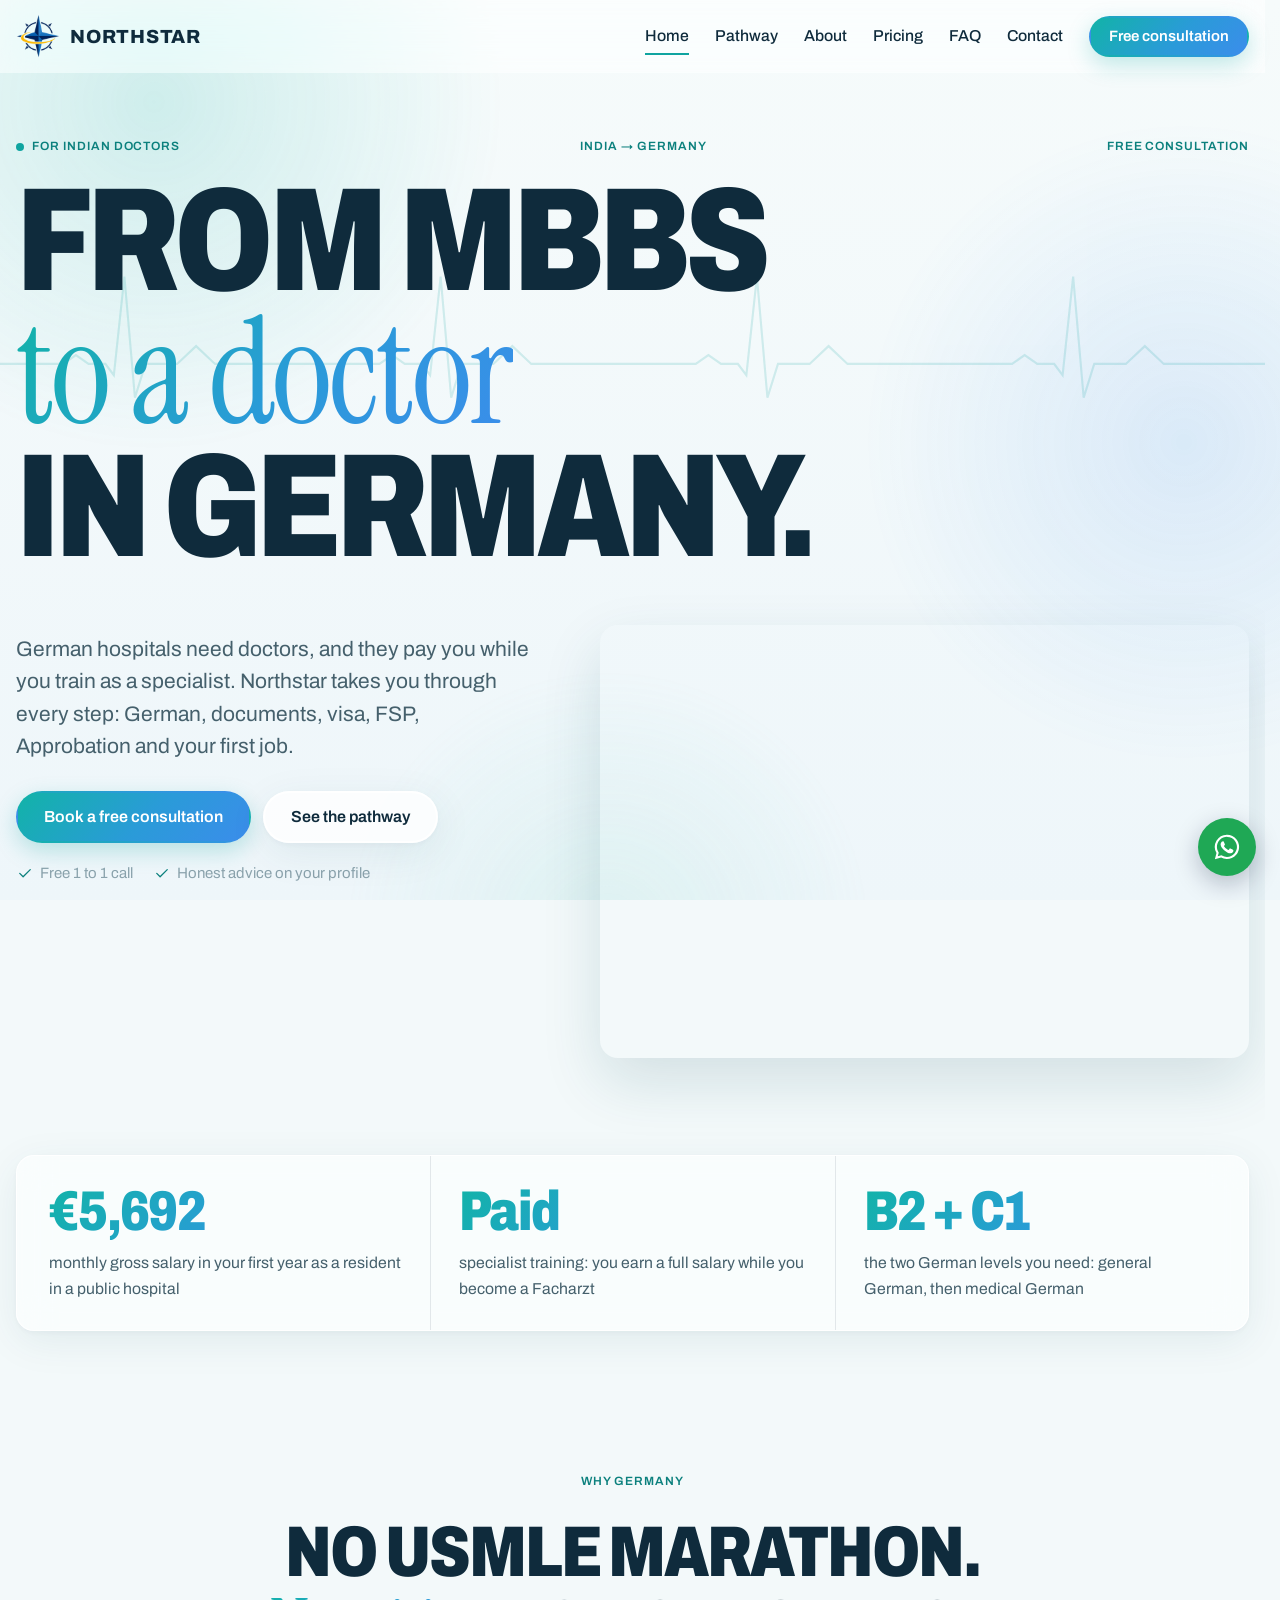
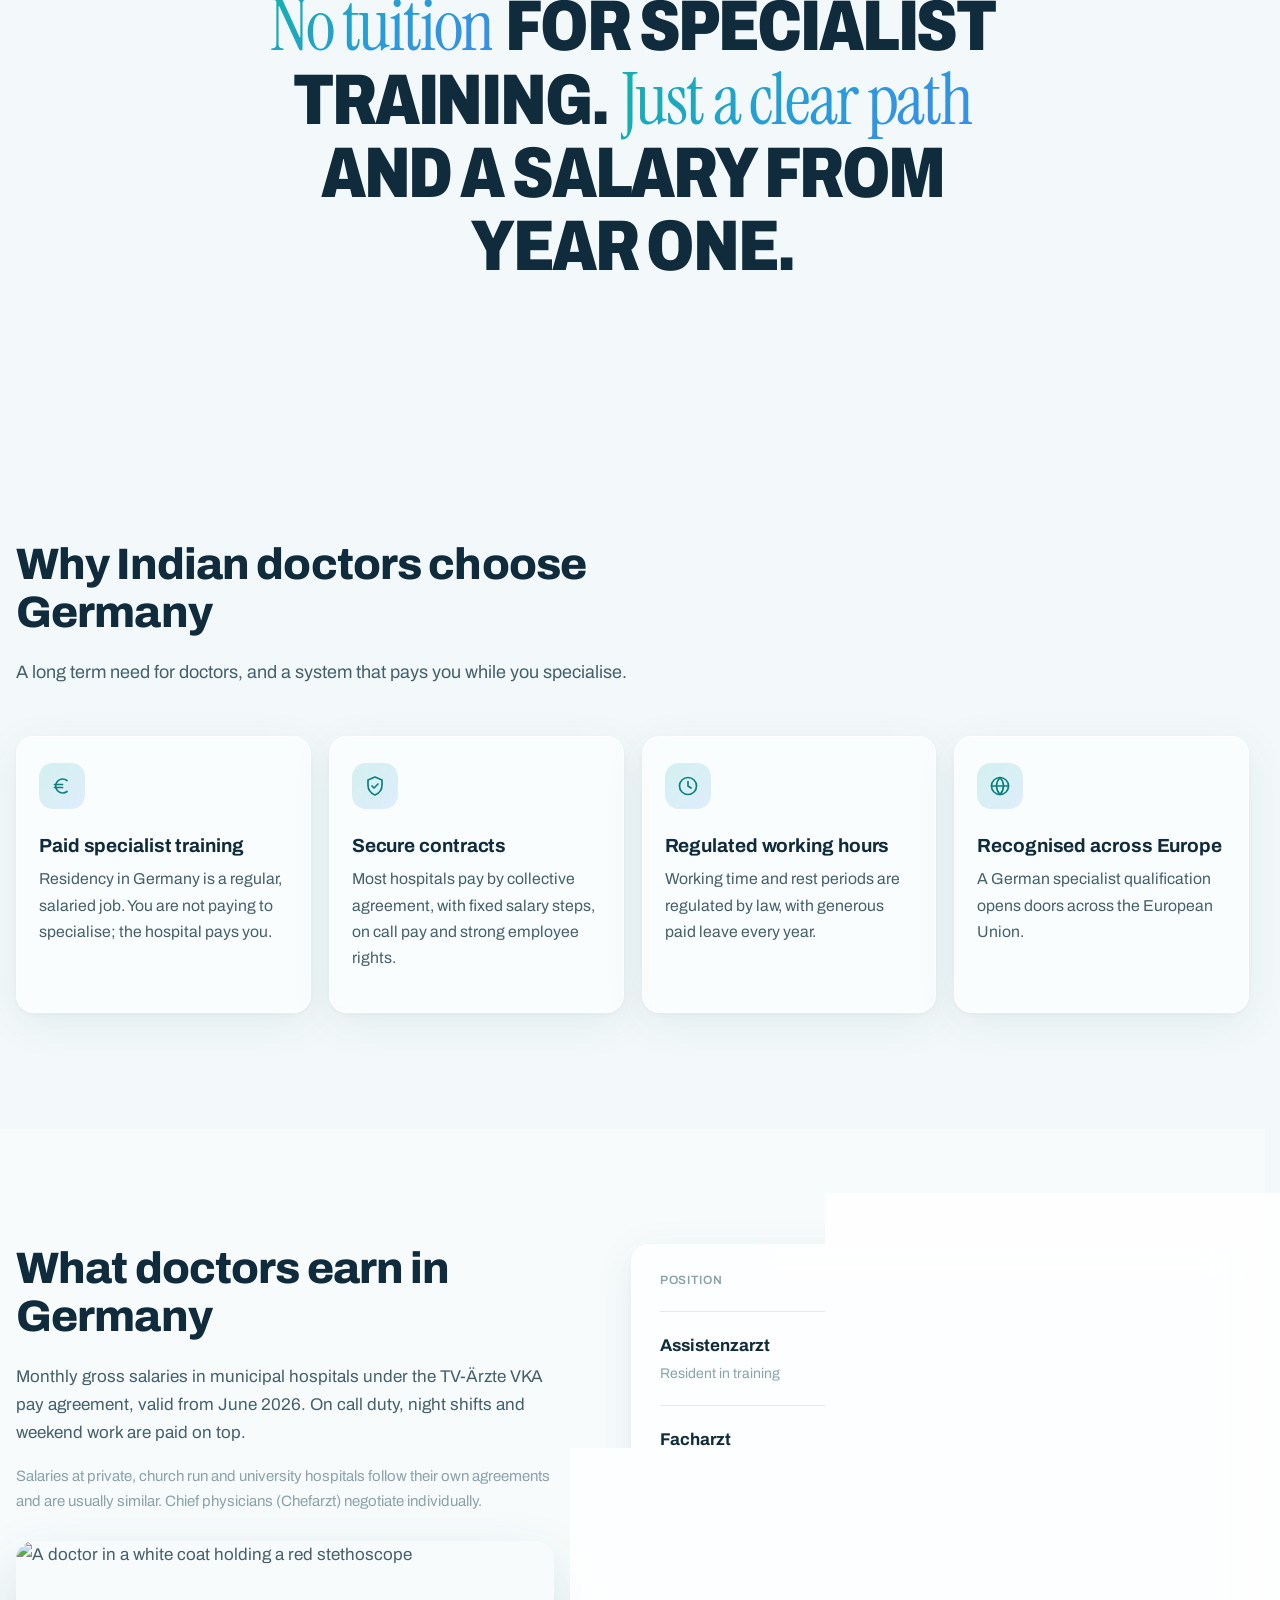
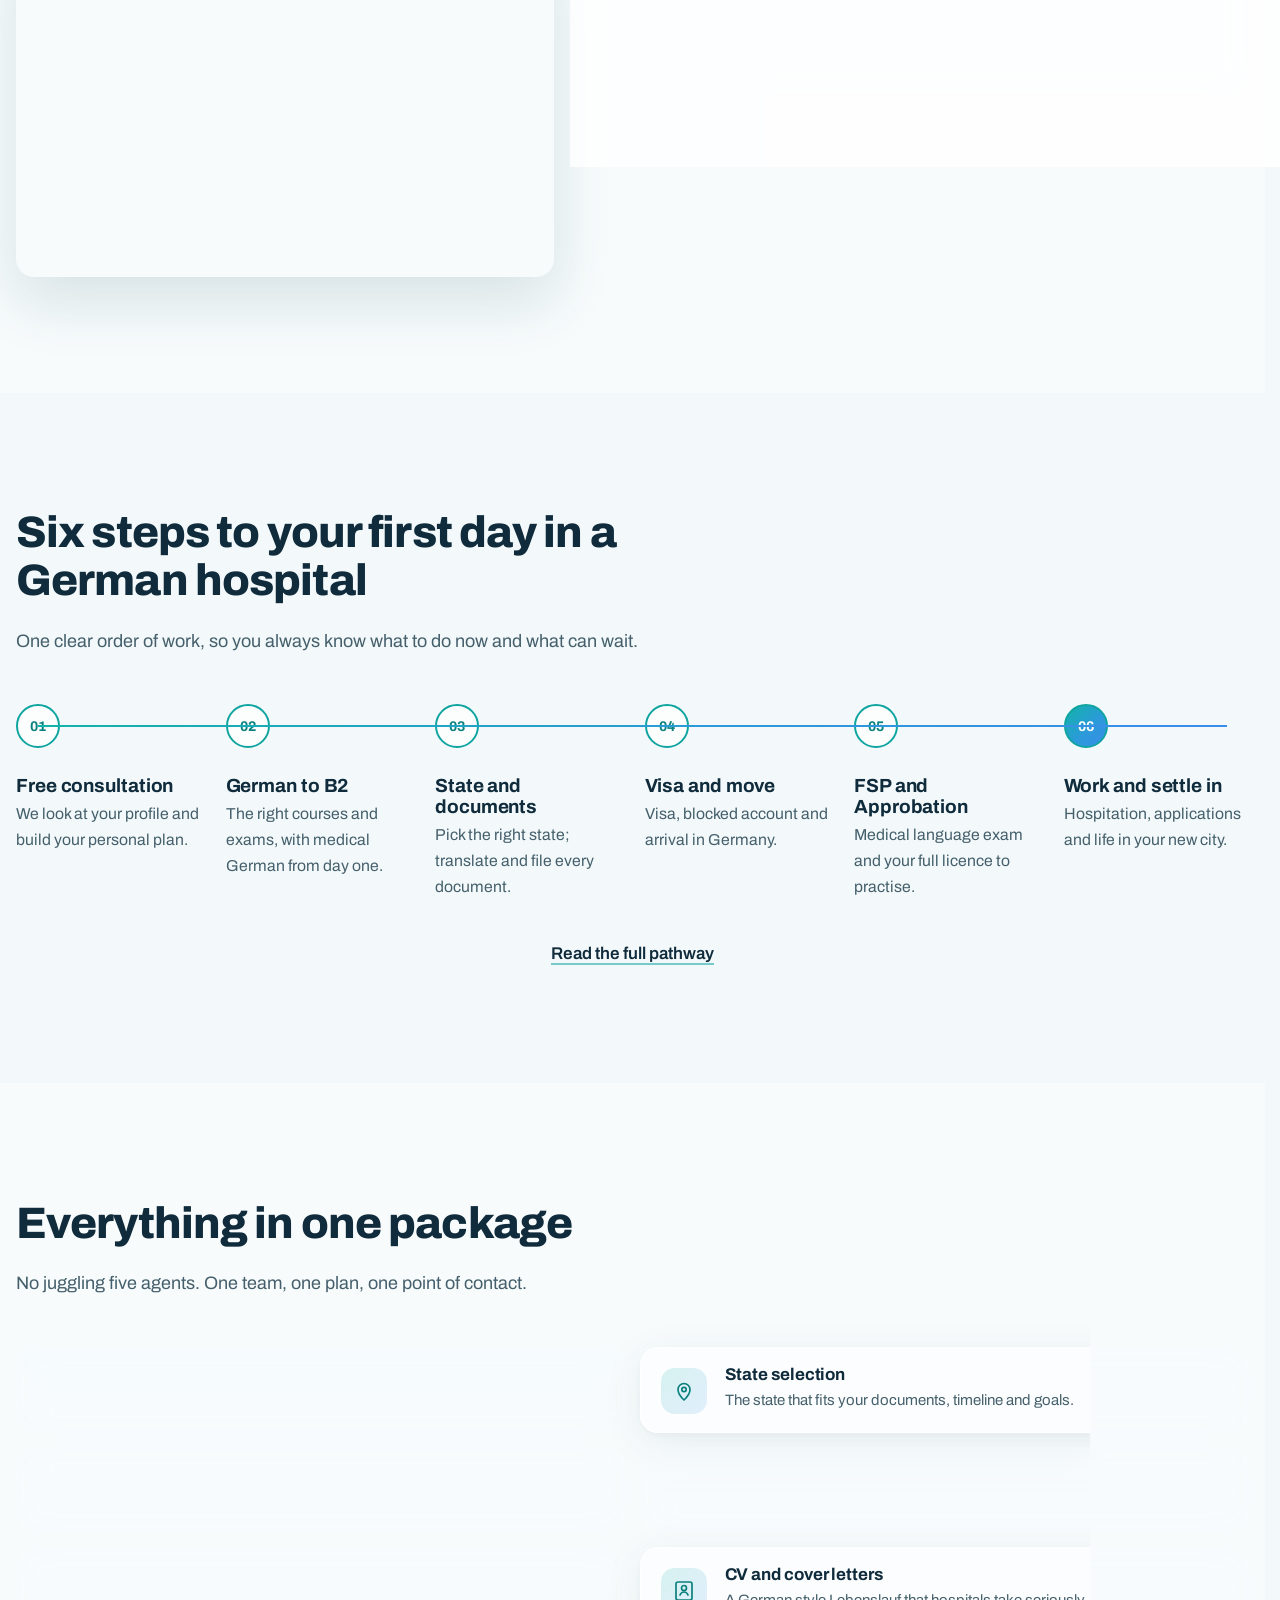
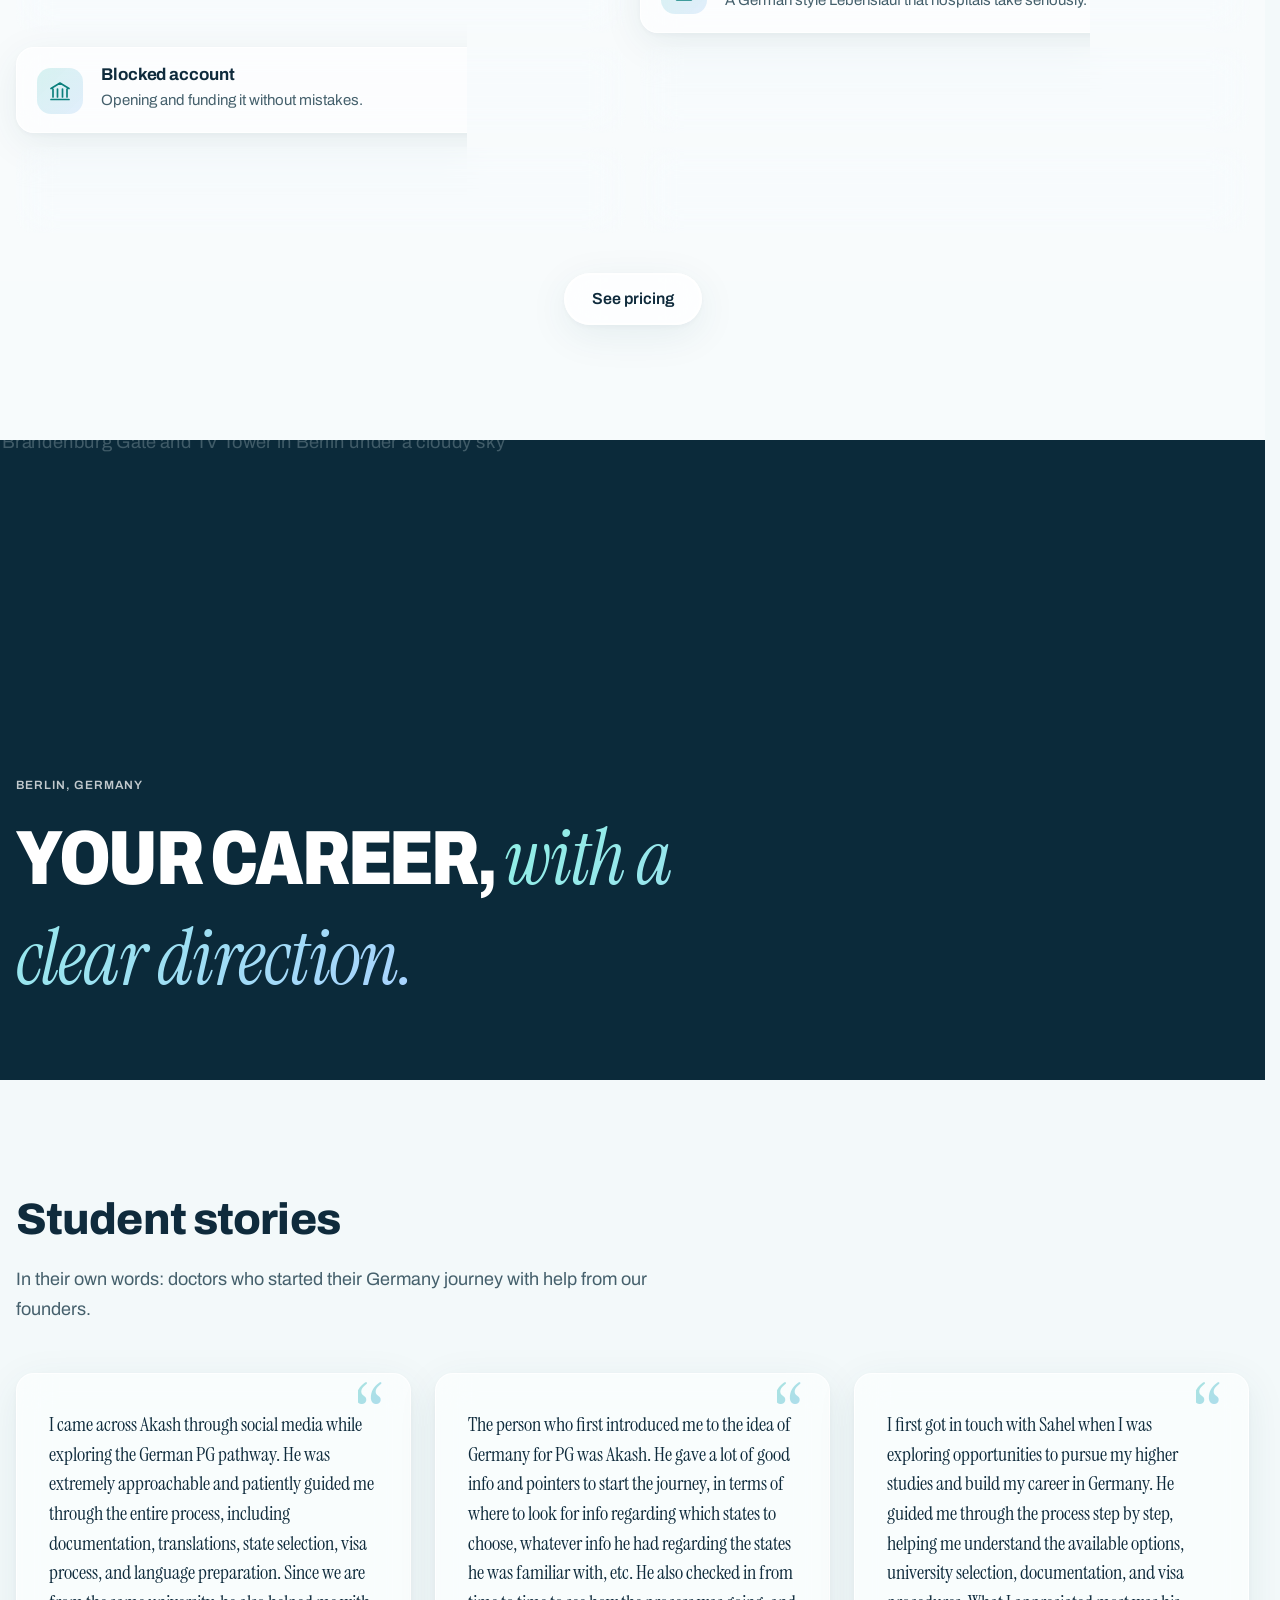
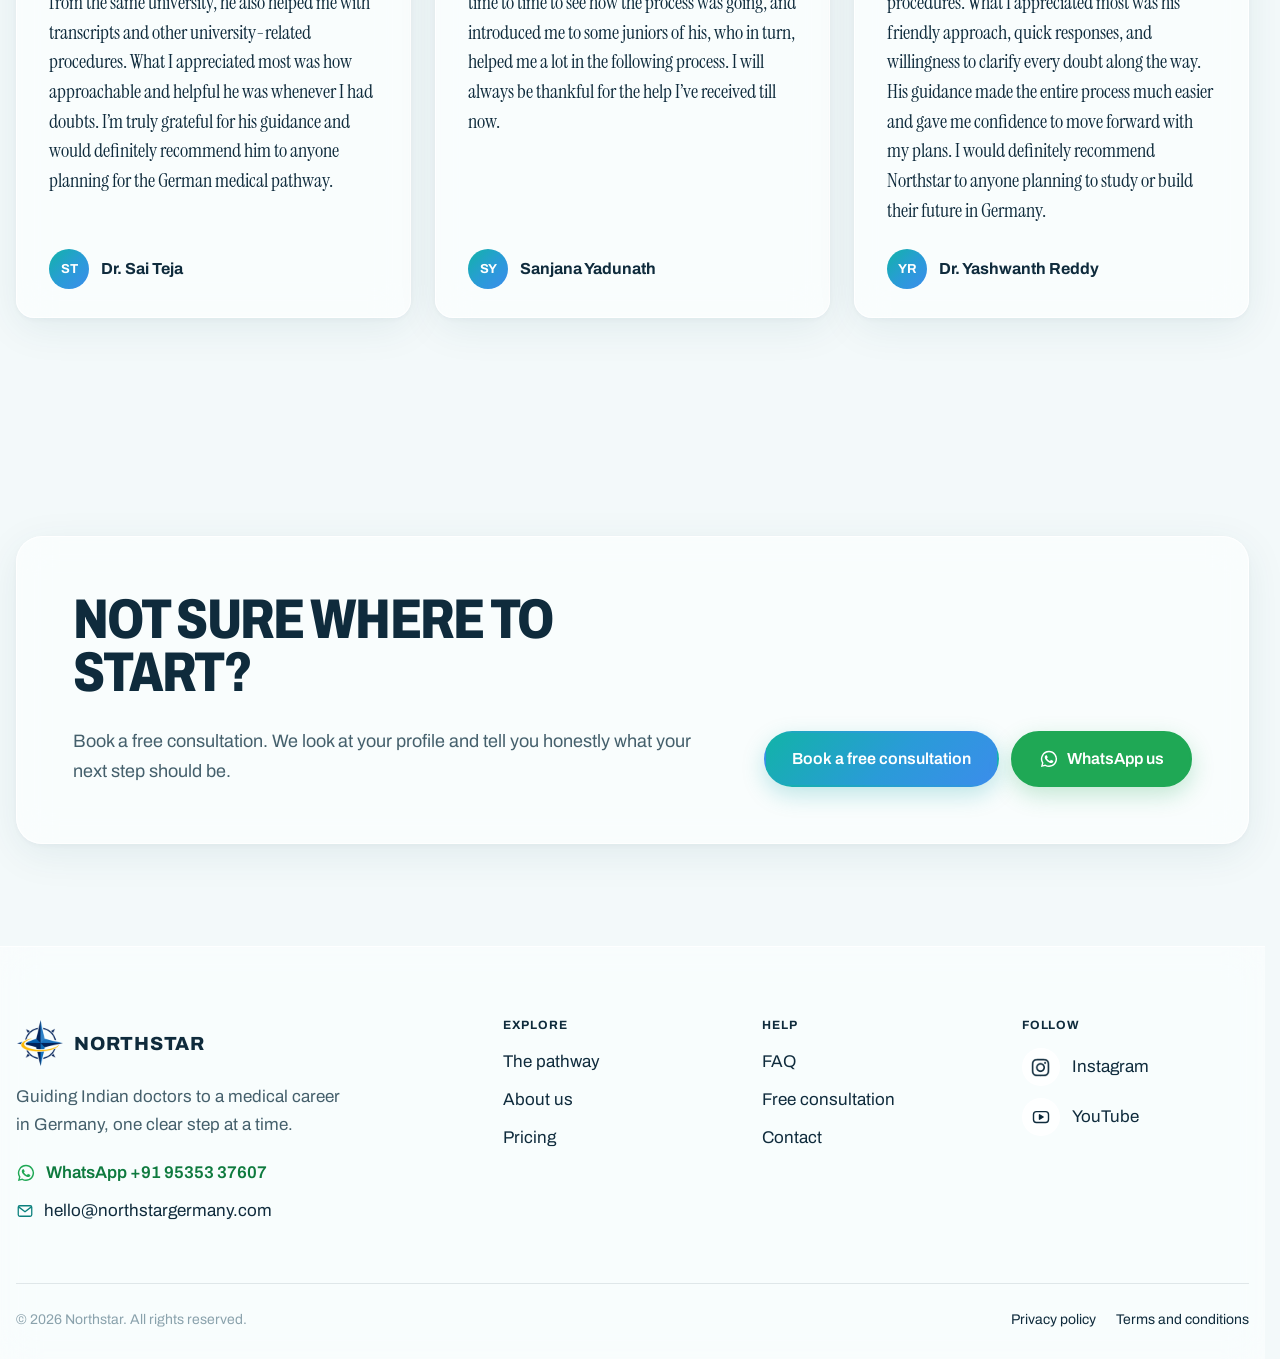
==== index.html @ 12be2301 "Dr. Yashwanth Reddy's testimonial: guide was Sahel, not Akash Co-Authored-By: Claude Opus 5.5 <norep" ====
<!doctype html>
<html lang="en">
<head>
  <meta charset="utf-8">
  <meta name="viewport" content="width=device-width, initial-scale=1">
  <title>Northstar | From MBBS in India to a doctor in Germany</title>
  <meta name="description" content="Northstar guides Indian doctors to a medical career in Germany: German, documents, visa, FSP, Approbation and settling in. Book a free consultation.">
  <meta property="og:title" content="Northstar | From MBBS in India to a doctor in Germany">
  <meta property="og:description" content="Northstar guides Indian doctors to a medical career in Germany: German, documents, visa, FSP, Approbation and settling in. Book a free consultation.">
  <meta property="og:type" content="website">
  
  <link rel="icon" href="assets/favicon.ico" sizes="any">
  <link rel="icon" href="assets/favicon-32.png" type="image/png" sizes="32x32">
  <link rel="apple-touch-icon" href="assets/apple-touch-icon.png">
  <meta name="theme-color" content="#F3F9FA">
  <link rel="preconnect" href="https://fonts.googleapis.com">
  <link rel="preconnect" href="https://fonts.gstatic.com" crossorigin>
  <link href="https://fonts.googleapis.com/css2?family=Archivo:wdth,wght@75..100,400..900&family=Instrument+Serif:ital@0;1&display=swap" rel="stylesheet">
  <link rel="stylesheet" href="css/style.css">
</head><body>
<div class="bg-aurora" aria-hidden="true"><span></span><span></span><span></span></div>
<div class="scroll-progress" aria-hidden="true"></div>
<a class="skip-link" href="#main">Skip to content</a>

<header class="site-header">
  <div class="container nav-row">
    <a href="index.html" class="logo" aria-label="Northstar home">
      <img src="assets/logo-mark-128.png" alt="" width="44" height="44">
      <span>Northstar</span>
    </a>
    <button class="nav-toggle" aria-expanded="false" aria-controls="site-nav">
      <span class="nav-toggle-text">Menu</span><span class="nav-toggle-icon" aria-hidden="true"><span></span><span></span></span>
    </button>
    <nav id="site-nav" class="site-nav" aria-label="Main">
      <a href="index.html" aria-current="page">Home</a>
      <a href="pathway.html">Pathway</a>
      <a href="about.html">About</a>
      <a href="pricing.html">Pricing</a>
      <a href="faq.html">FAQ</a>
      <a href="contact.html">Contact</a>
      <a href="contact.html" class="btn btn-small nav-cta">Free consultation</a>
    </nav>
  </div>
</header>

<main id="main">

<section class="hero">
  <svg class="ecg" viewBox="0 0 1200 160" preserveAspectRatio="none" aria-hidden="true">
  <defs><linearGradient id="ecgGrad" x1="0" x2="1"><stop offset="0" stop-color="#12B3A8"/><stop offset="1" stop-color="#3B8DEB"/></linearGradient></defs>
  <path class="ecg-base" d="M0 100 L60 100 L72 92 L84 100 L100 100 L108 110 L118 22 L128 130 L138 100 L168 100 L186 84 L204 100 L300 100 L360 100 L372 92 L384 100 L400 100 L408 110 L418 22 L428 130 L438 100 L468 100 L486 84 L504 100 L600 100 L660 100 L672 92 L684 100 L700 100 L708 110 L718 22 L728 130 L738 100 L768 100 L786 84 L804 100 L900 100 L960 100 L972 92 L984 100 L1000 100 L1008 110 L1018 22 L1028 130 L1038 100 L1068 100 L1086 84 L1104 100 L1200 100"/>
  <path class="ecg-pulse" d="M0 100 L60 100 L72 92 L84 100 L100 100 L108 110 L118 22 L128 130 L138 100 L168 100 L186 84 L204 100 L300 100 L360 100 L372 92 L384 100 L400 100 L408 110 L418 22 L428 130 L438 100 L468 100 L486 84 L504 100 L600 100 L660 100 L672 92 L684 100 L700 100 L708 110 L718 22 L728 130 L738 100 L768 100 L786 84 L804 100 L900 100 L960 100 L972 92 L984 100 L1000 100 L1008 110 L1018 22 L1028 130 L1038 100 L1068 100 L1086 84 L1104 100 L1200 100"/>
</svg>
  <div class="container">
    <div class="label-row"><span><span class="pulse-dot" aria-hidden="true"></span>For Indian doctors</span><span>India → Germany</span><span>Free consultation</span></div>
    <h1 class="mega hero-title"><span class="mega-bold">From MBBS</span> <span class="mega-serif">to a doctor</span> <span class="mega-bold">in Germany.</span></h1>
    <div class="hero-grid">
      <div class="hero-copy">
        <p class="lead">German hospitals need doctors, and they pay you while you train as a specialist. Northstar takes you through every step: German, documents, visa, FSP, Approbation and your first job.</p>
        <div class="hero-actions">
          <a href="contact.html" class="btn">Book a free consultation</a>
          <a href="pathway.html" class="btn btn-ghost">See the pathway</a>
        </div>
        <p class="hero-note"><span><svg class="icon" viewBox="0 0 24 24" fill="none" stroke="currentColor" stroke-width="1.7" stroke-linecap="round" stroke-linejoin="round" aria-hidden="true"><path d="M5 12.5l4.5 4.5L19 7.5"/></svg> Free 1 to 1 call</span><span><svg class="icon" viewBox="0 0 24 24" fill="none" stroke="currentColor" stroke-width="1.7" stroke-linecap="round" stroke-linejoin="round" aria-hidden="true"><path d="M5 12.5l4.5 4.5L19 7.5"/></svg> Honest advice on your profile</span></p>
      </div>
      <figure class="hero-photo">
        <img class="" src="https://images.unsplash.com/photo-1504813184591-01572f98c85f?auto=format&fit=crop&w=1400&q=70" srcset="https://images.unsplash.com/photo-1504813184591-01572f98c85f?auto=format&fit=crop&w=640&q=70 640w, https://images.unsplash.com/photo-1504813184591-01572f98c85f?auto=format&fit=crop&w=1000&q=70 1000w, https://images.unsplash.com/photo-1504813184591-01572f98c85f?auto=format&fit=crop&w=1400&q=70 1400w, https://images.unsplash.com/photo-1504813184591-01572f98c85f?auto=format&fit=crop&w=2000&q=70 2000w" sizes="(max-width: 760px) 100vw, 60vw" alt="Doctors in surgical gowns working in an operating theatre" fetchpriority="high" decoding="async">
      </figure>
    </div>
  </div>
</section>

<section class="facts" aria-label="Key facts">
  <div class="container facts-grid">
    <div class="fact"><p class="fact-num" data-count="5700" data-prefix="€" data-suffix="+">€5,700+</p><p>monthly gross salary in your first year as a resident in a public hospital</p></div>
    <div class="fact"><p class="fact-num">Paid</p><p>specialist training: you earn a full salary while you become a Facharzt</p></div>
    <div class="fact"><p class="fact-num">B2 + C1</p><p>the two German levels you need: general German, then medical German</p></div>
  </div>
</section>

<section class="statement">
  <div class="container">
    <p class="label">Why Germany</p>
    <p class="statement-text"><span class="b">No USMLE marathon.</span> <span class="s">No tuition</span> <span class="b">for specialist training.</span> <span class="s">Just a clear path</span> <span class="b">and a salary from year one.</span></p>
  </div>
</section>

<section class="section">
  <div class="container">
    <div class="section-head">
      <h2>Why Indian doctors choose Germany</h2>
      <p>A long term need for doctors, and a system that pays you while you specialise.</p>
    </div>
    <div class="reasons">
      <article class="reason"><svg class="icon icon-lg" viewBox="0 0 24 24" fill="none" stroke="currentColor" stroke-width="1.7" stroke-linecap="round" stroke-linejoin="round" aria-hidden="true"><path d="M17 6.5A7 7 0 1 0 17 17.5"/><path d="M4.5 10.5h8M4.5 13.5h8"/></svg><h3>Paid specialist training</h3><p>Residency in Germany is a regular, salaried job. You are not paying to specialise; the hospital pays you.</p></article>
      <article class="reason"><svg class="icon icon-lg" viewBox="0 0 24 24" fill="none" stroke="currentColor" stroke-width="1.7" stroke-linecap="round" stroke-linejoin="round" aria-hidden="true"><path d="M12 3l7 3v5c0 4.5-3 8.3-7 10-4-1.7-7-5.5-7-10V6z"/><path d="M9 12l2 2 4-4"/></svg><h3>Secure contracts</h3><p>Most hospitals pay by collective agreement, with fixed salary steps, on call pay and strong employee rights.</p></article>
      <article class="reason"><svg class="icon icon-lg" viewBox="0 0 24 24" fill="none" stroke="currentColor" stroke-width="1.7" stroke-linecap="round" stroke-linejoin="round" aria-hidden="true"><circle cx="12" cy="12" r="8.5"/><path d="M12 7.5V12l3 2"/></svg><h3>Regulated working hours</h3><p>Working time and rest periods are regulated by law, with generous paid leave every year.</p></article>
      <article class="reason"><svg class="icon icon-lg" viewBox="0 0 24 24" fill="none" stroke="currentColor" stroke-width="1.7" stroke-linecap="round" stroke-linejoin="round" aria-hidden="true"><circle cx="12" cy="12" r="8.5"/><path d="M3.5 12h17M12 3.5c2.4 2.6 3.5 5.4 3.5 8.5s-1.1 5.9-3.5 8.5c-2.4-2.6-3.5-5.4-3.5-8.5s1.1-5.9 3.5-8.5z"/></svg><h3>Recognised across Europe</h3><p>A German specialist qualification opens doors across the European Union.</p></article>
    </div>
  </div>
</section>

<section class="section section-mist">
  <div class="container salary-wrap">
    <div class="salary-copy">
      <h2>What doctors earn in Germany</h2>
      <p>Monthly gross salaries in municipal hospitals under the TV-Ärzte VKA pay agreement, valid from June 2026. On call duty, night shifts and weekend work are paid on top.</p>
      <p class="small muted">Salaries at private, church run and university hospitals follow their own agreements and are usually similar. Chief physicians (Chefarzt) negotiate individually.</p>
      <figure class="salary-photo"><img class="" src="https://images.unsplash.com/photo-1532938911079-1b06ac7ceec7?auto=format&fit=crop&w=900&q=70" srcset="https://images.unsplash.com/photo-1532938911079-1b06ac7ceec7?auto=format&fit=crop&w=640&q=70 640w, https://images.unsplash.com/photo-1532938911079-1b06ac7ceec7?auto=format&fit=crop&w=1000&q=70 1000w" sizes="(max-width: 760px) 100vw, 60vw" alt="A doctor in a white coat holding a red stethoscope" loading="lazy" decoding="async"></figure>
    </div>
    <div class="table-card">
      <table class="salary">
        <thead><tr><th scope="col">Position</th><th scope="col">First year</th><th scope="col">Highest step</th></tr></thead>
        <tbody>
          <tr><th scope="row">Assistenzarzt<span>Resident in training</span></th><td>€5,722</td><td>€7,355</td></tr>
          <tr><th scope="row">Facharzt<span>Specialist</span></th><td>€7,552</td><td>€9,699</td></tr>
          <tr><th scope="row">Oberarzt<span>Senior physician</span></th><td>€9,460</td><td>€10,811</td></tr>
          <tr><th scope="row">Leitender Oberarzt<span>Lead senior physician</span></th><td>€11,128</td><td>€11,923</td></tr>
        </tbody>
      </table>
    </div>
  </div>
</section>

<section class="section">
  <div class="container">
    <div class="section-head">
      <h2>Six steps to your first day in a German hospital</h2>
      <p>One clear order of work, so you always know what to do now and what can wait.</p>
    </div>
    <ol class="line">
      <li class="stop"><h3>Free consultation</h3><p>We look at your profile and build your personal plan.</p></li><li class="stop"><h3>German to B2</h3><p>The right courses and exams, with medical German from day one.</p></li><li class="stop"><h3>State and documents</h3><p>Pick the right state; translate and file every document.</p></li><li class="stop"><h3>Visa and move</h3><p>Visa, blocked account and arrival in Germany.</p></li><li class="stop"><h3>FSP and Approbation</h3><p>Medical language exam and your full licence to practise.</p></li><li class="stop"><h3>Work and settle in</h3><p>Hospitation, applications and life in your new city.</p></li>
    </ol>
    <p class="center-link"><a href="pathway.html" class="text-link">Read the full pathway</a></p>
  </div>
</section>

<section class="section section-mist">
  <div class="container">
    <div class="section-head">
      <h2>Everything in one package</h2>
      <p>No juggling five agents. One team, one plan, one point of contact.</p>
    </div>
    <div class="services">
      <article class="service"><svg class="icon" viewBox="0 0 24 24" fill="none" stroke="currentColor" stroke-width="1.7" stroke-linecap="round" stroke-linejoin="round" aria-hidden="true"><path d="M4 5h9M8.5 3v2M6 5c.6 3.4 2.6 6 6 7.5M11 5c-.6 3.4-2.8 6-7 7.5"/><path d="M13 21l4-9 4 9M14.5 18h5"/></svg><div><h3>Language guidance</h3><p>A clear plan from zero to B2 and on to medical German.</p></div></article><article class="service"><svg class="icon" viewBox="0 0 24 24" fill="none" stroke="currentColor" stroke-width="1.7" stroke-linecap="round" stroke-linejoin="round" aria-hidden="true"><path d="M12 21s-6-5.6-6-10.5a6 6 0 0 1 12 0C18 15.4 12 21 12 21z"/><circle cx="12" cy="10.5" r="2.2"/></svg><div><h3>State selection</h3><p>The state that fits your documents, timeline and goals.</p></div></article><article class="service"><svg class="icon" viewBox="0 0 24 24" fill="none" stroke="currentColor" stroke-width="1.7" stroke-linecap="round" stroke-linejoin="round" aria-hidden="true"><rect x="3" y="4" width="10" height="10" rx="2"/><rect x="11" y="10" width="10" height="10" rx="2"/><path d="M6 8h4M8 7v1M14.5 17.5l2-5 2 5M15 16.3h3"/></svg><div><h3>Translation</h3><p>Certified translations in the format authorities expect.</p></div></article><article class="service"><svg class="icon" viewBox="0 0 24 24" fill="none" stroke="currentColor" stroke-width="1.7" stroke-linecap="round" stroke-linejoin="round" aria-hidden="true"><path d="M7 3h7l4 4v14H7z"/><path d="M14 3v4h4M10 12h5M10 15.5h5M10 9h2"/></svg><div><h3>Document guidance</h3><p>A complete, correct file for your Approbation application.</p></div></article><article class="service"><svg class="icon" viewBox="0 0 24 24" fill="none" stroke="currentColor" stroke-width="1.7" stroke-linecap="round" stroke-linejoin="round" aria-hidden="true"><path d="M3 13.5l7.5-2L15 3.8a1.6 1.6 0 0 1 2.6 1.6L15.4 13l5.1 2.4-1 1.8-6-1-3.4 4.6H8.3l1.6-5.4-5.9-1.6z"/></svg><div><h3>Visa assistance</h3><p>From checklist to embassy appointment and interview.</p></div></article><article class="service"><svg class="icon" viewBox="0 0 24 24" fill="none" stroke="currentColor" stroke-width="1.7" stroke-linecap="round" stroke-linejoin="round" aria-hidden="true"><rect x="4" y="3" width="16" height="18" rx="2"/><circle cx="12" cy="9" r="2.5"/><path d="M8 16c.8-2 2.2-3 4-3s3.2 1 4 3"/></svg><div><h3>CV and cover letters</h3><p>A German style Lebenslauf that hospitals take seriously.</p></div></article><article class="service"><svg class="icon" viewBox="0 0 24 24" fill="none" stroke="currentColor" stroke-width="1.7" stroke-linecap="round" stroke-linejoin="round" aria-hidden="true"><path d="M3 9.5L12 4l9 5.5M5 10v8M9.5 10v8M14.5 10v8M19 10v8M3 20.5h18"/></svg><div><h3>Blocked account</h3><p>Opening and funding it without mistakes.</p></div></article><article class="service"><svg class="icon" viewBox="0 0 24 24" fill="none" stroke="currentColor" stroke-width="1.7" stroke-linecap="round" stroke-linejoin="round" aria-hidden="true"><rect x="4" y="5" width="16" height="16" rx="1.5"/><path d="M12 9v6M9 12h6M9 21v-3h6v3"/></svg><div><h3>Hospitation guidance</h3><p>Finding observerships that lead to job offers.</p></div></article><article class="service"><svg class="icon" viewBox="0 0 24 24" fill="none" stroke="currentColor" stroke-width="1.7" stroke-linecap="round" stroke-linejoin="round" aria-hidden="true"><circle cx="12" cy="9" r="5.5"/><path d="M8.5 13.5L7 21l5-2.5 5 2.5-1.5-7.5"/></svg><div><h3>Approbation guidance</h3><p>Every step to your full licence to practise.</p></div></article><article class="service"><svg class="icon" viewBox="0 0 24 24" fill="none" stroke="currentColor" stroke-width="1.7" stroke-linecap="round" stroke-linejoin="round" aria-hidden="true"><circle cx="9" cy="8" r="3"/><path d="M3.5 20c.6-3.4 2.7-5.5 5.5-5.5s4.9 2.1 5.5 5.5"/><circle cx="17" cy="9" r="2.4"/><path d="M15.5 14.7c2.6-.3 4.4 1.6 5 4.8"/></svg><div><h3>Social integration</h3><p>Housing, registration and settling into daily life.</p></div></article>
    </div>
    <p class="center-link"><a href="pricing.html" class="btn btn-ghost">See pricing</a></p>
  </div>
</section>

<section class="photo-band">
  <img class="" src="https://images.unsplash.com/photo-1554072675-66db59dba46f?auto=format&fit=crop&w=2000&q=70" srcset="https://images.unsplash.com/photo-1554072675-66db59dba46f?auto=format&fit=crop&w=640&q=70 640w, https://images.unsplash.com/photo-1554072675-66db59dba46f?auto=format&fit=crop&w=1000&q=70 1000w, https://images.unsplash.com/photo-1554072675-66db59dba46f?auto=format&fit=crop&w=1400&q=70 1400w, https://images.unsplash.com/photo-1554072675-66db59dba46f?auto=format&fit=crop&w=2000&q=70 2000w" sizes="(max-width: 760px) 100vw, 60vw" alt="The Brandenburg Gate and TV Tower in Berlin under a cloudy sky" loading="lazy" decoding="async">
  <div class="photo-band-text">
    <p class="label">Berlin, Germany</p>
    <p class="photo-band-quote">Your career, <em>with a clear direction.</em></p>
  </div>
</section>

<section class="section">
  <div class="container">
    <div class="section-head">
      <h2>Student stories</h2>
      <p>In their own words: doctors who started their Germany journey with help from our founders.</p>
    </div>
    <div class="quotes">
      <figure class="quote">
        <blockquote>I came across Akash through social media while exploring the German PG pathway. He was extremely approachable and patiently guided me through the entire process, including documentation, translations, state selection, visa process, and language preparation. Since we are from the same university, he also helped me with transcripts and other university-related procedures. What I appreciated most was how approachable and helpful he was whenever I had doubts. I’m truly grateful for his guidance and would definitely recommend him to anyone planning for the German medical pathway.</blockquote>
        <figcaption><span class="avatar-sm">ST</span><span><strong>Dr. Sai Teja</strong></span></figcaption>
      </figure>
      <figure class="quote">
        <blockquote>The person who first introduced me to the idea of Germany for PG was Akash. He gave a lot of good info and pointers to start the journey, in terms of where to look for info regarding which states to choose, whatever info he had regarding the states he was familiar with, etc. He also checked in from time to time to see how the process was going, and introduced me to some juniors of his, who in turn, helped me a lot in the following process. I will always be thankful for the help I’ve received till now.</blockquote>
        <figcaption><span class="avatar-sm">SY</span><span><strong>Sanjana Yadunath</strong></span></figcaption>
      </figure>
      <figure class="quote">
        <blockquote>I first got in touch with Sahel when I was exploring opportunities to pursue my higher studies and build my career in Germany. He guided me through the process step by step, helping me understand the available options, university selection, documentation, and visa procedures. What I appreciated most was his friendly approach, quick responses, and willingness to clarify every doubt along the way. His guidance made the entire process much easier and gave me confidence to move forward with my plans. I would definitely recommend Northstar to anyone planning to study or build their future in Germany.</blockquote>
        <figcaption><span class="avatar-sm">YR</span><span><strong>Dr. Yashwanth Reddy</strong></span></figcaption>
      </figure>
    </div>
  </div>
</section>

<section class="cta-band">
  <div class="container cta-band-inner">
    <div>
      <h2>Not sure where to start?</h2>
      <p>Book a free consultation. We look at your profile and tell you honestly what your next step should be.</p>
    </div>
    <div class="cta-actions">
      <a href="contact.html" class="btn btn-signal">Book a free consultation</a>
      <a href="https://wa.me/919535337607" class="btn btn-wa"><svg viewBox="0 0 24 24" aria-hidden="true" class="wa-icon"><path fill="currentColor" d="M12 2.2a9.7 9.7 0 0 0-8.4 14.6L2.3 21.7l5-1.3A9.7 9.7 0 1 0 12 2.2zm0 17.7a8 8 0 0 1-4.1-1.1l-.3-.2-3 .8.8-2.9-.2-.3A8 8 0 1 1 12 19.9zm4.4-6c-.2-.1-1.4-.7-1.7-.8s-.4-.1-.5.1-.6.8-.8 1-.3.2-.5.1a6.6 6.6 0 0 1-3.3-2.9c-.2-.4.2-.4.7-1.3.1-.2 0-.3 0-.4l-.8-1.8c-.2-.5-.4-.4-.5-.4h-.5a.9.9 0 0 0-.7.3 2.8 2.8 0 0 0-.9 2.1 4.9 4.9 0 0 0 1 2.6 11.2 11.2 0 0 0 4.3 3.8c1.6.7 2.2.7 3 .6a2.6 2.6 0 0 0 1.7-1.2 2.1 2.1 0 0 0 .2-1.2c-.1-.1-.3-.2-.5-.3z"/></svg> WhatsApp us</a>
    </div>
  </div>
</section>
</main>

<footer class="site-footer">
  <div class="container footer-grid">
    <div class="footer-brand">
      <a href="index.html" class="logo"><img src="assets/logo-mark-128.png" alt="" width="48" height="48"><span>Northstar</span></a>
      <p>Guiding Indian doctors to a medical career in Germany, one clear step at a time.</p>
      <a class="footer-contact footer-wa" href="https://wa.me/919535337607"><svg viewBox="0 0 24 24" aria-hidden="true" class="wa-icon"><path fill="currentColor" d="M12 2.2a9.7 9.7 0 0 0-8.4 14.6L2.3 21.7l5-1.3A9.7 9.7 0 1 0 12 2.2zm0 17.7a8 8 0 0 1-4.1-1.1l-.3-.2-3 .8.8-2.9-.2-.3A8 8 0 1 1 12 19.9zm4.4-6c-.2-.1-1.4-.7-1.7-.8s-.4-.1-.5.1-.6.8-.8 1-.3.2-.5.1a6.6 6.6 0 0 1-3.3-2.9c-.2-.4.2-.4.7-1.3.1-.2 0-.3 0-.4l-.8-1.8c-.2-.5-.4-.4-.5-.4h-.5a.9.9 0 0 0-.7.3 2.8 2.8 0 0 0-.9 2.1 4.9 4.9 0 0 0 1 2.6 11.2 11.2 0 0 0 4.3 3.8c1.6.7 2.2.7 3 .6a2.6 2.6 0 0 0 1.7-1.2 2.1 2.1 0 0 0 .2-1.2c-.1-.1-.3-.2-.5-.3z"/></svg> WhatsApp +91 95353 37607</a>
      <a class="footer-contact" href="mailto:hello@northstargermany.com"><svg class="icon" viewBox="0 0 24 24" fill="none" stroke="currentColor" stroke-width="1.7" stroke-linecap="round" stroke-linejoin="round" aria-hidden="true"><rect x="3" y="5" width="18" height="14" rx="2"/><path d="M3.5 6.5L12 13l8.5-6.5"/></svg> hello@northstargermany.com</a>
    </div>
    <div>
      <h4>Explore</h4>
      <a href="pathway.html">The pathway</a>
      <a href="about.html">About us</a>
      <a href="pricing.html">Pricing</a>
    </div>
    <div>
      <h4>Help</h4>
      <a href="faq.html">FAQ</a>
      <a href="contact.html">Free consultation</a>
      <a href="contact.html#details">Contact</a>
    </div>
    <div>
      <h4>Follow</h4>
      <a class="social" href="https://www.instagram.com/indiandoctogermany" target="_blank" rel="noopener"><span class="social-icon"><span class="ig-glyph" aria-hidden="true"></span></span>Instagram</a>
      <a class="social" href="https://www.youtube.com/@indiandoctogermany" target="_blank" rel="noopener"><span class="social-icon"><svg class="icon" viewBox="0 0 24 24" fill="none" stroke="currentColor" stroke-width="1.7" stroke-linecap="round" stroke-linejoin="round" aria-hidden="true"><rect x="3" y="5.5" width="18" height="13" rx="3.5"/><path d="M10.2 9.4v5.2l4.4-2.6z" fill="currentColor"/></svg></span>YouTube</a>
    </div>
  </div>
  <div class="container footer-bottom">
    <p>© <span id="year">2026</span> Northstar. All rights reserved.</p>
    <p><a href="privacy.html">Privacy policy</a> <a href="terms.html">Terms and conditions</a></p>
  </div>
</footer>

<a class="wa-float" href="https://wa.me/919535337607" aria-label="Chat with Northstar on WhatsApp"><svg viewBox="0 0 24 24" aria-hidden="true" class="wa-icon"><path fill="currentColor" d="M12 2.2a9.7 9.7 0 0 0-8.4 14.6L2.3 21.7l5-1.3A9.7 9.7 0 1 0 12 2.2zm0 17.7a8 8 0 0 1-4.1-1.1l-.3-.2-3 .8.8-2.9-.2-.3A8 8 0 1 1 12 19.9zm4.4-6c-.2-.1-1.4-.7-1.7-.8s-.4-.1-.5.1-.6.8-.8 1-.3.2-.5.1a6.6 6.6 0 0 1-3.3-2.9c-.2-.4.2-.4.7-1.3.1-.2 0-.3 0-.4l-.8-1.8c-.2-.5-.4-.4-.5-.4h-.5a.9.9 0 0 0-.7.3 2.8 2.8 0 0 0-.9 2.1 4.9 4.9 0 0 0 1 2.6 11.2 11.2 0 0 0 4.3 3.8c1.6.7 2.2.7 3 .6a2.6 2.6 0 0 0 1.7-1.2 2.1 2.1 0 0 0 .2-1.2c-.1-.1-.3-.2-.5-.3z"/></svg></a>
<div class="mobile-bar">
  <a href="contact.html" class="btn btn-signal">Free consultation</a>
  <a href="https://wa.me/919535337607" class="btn btn-wa"><svg viewBox="0 0 24 24" aria-hidden="true" class="wa-icon"><path fill="currentColor" d="M12 2.2a9.7 9.7 0 0 0-8.4 14.6L2.3 21.7l5-1.3A9.7 9.7 0 1 0 12 2.2zm0 17.7a8 8 0 0 1-4.1-1.1l-.3-.2-3 .8.8-2.9-.2-.3A8 8 0 1 1 12 19.9zm4.4-6c-.2-.1-1.4-.7-1.7-.8s-.4-.1-.5.1-.6.8-.8 1-.3.2-.5.1a6.6 6.6 0 0 1-3.3-2.9c-.2-.4.2-.4.7-1.3.1-.2 0-.3 0-.4l-.8-1.8c-.2-.5-.4-.4-.5-.4h-.5a.9.9 0 0 0-.7.3 2.8 2.8 0 0 0-.9 2.1 4.9 4.9 0 0 0 1 2.6 11.2 11.2 0 0 0 4.3 3.8c1.6.7 2.2.7 3 .6a2.6 2.6 0 0 0 1.7-1.2 2.1 2.1 0 0 0 .2-1.2c-.1-.1-.3-.2-.5-.3z"/></svg> WhatsApp</a>
</div>

<script src="js/main.js"></script>
</body>
</html>
---- css/style.css ----
/* =========================================================
   NORTHSTAR, style sheet
   Editorial headlines (bold caps + serif) on a paper background,
   with clear, clinical layouts for information.
   ========================================================= */

/* ---------- 1. Design tokens: change colours and fonts here ---------- */
/* Clinical glass theme: medical teal and sky blue on a very light, airy base,
   with frosted, slightly transparent cards. */
:root {
  --paper:   #F3F9FA;   /* page base: clinical white with a hint of mint */
  --white:   #FFFFFF;
  --ink:     #0F2B3C;   /* deep clinical navy for headings */
  --text:    #45606C;   /* body text */
  --muted:   #8AA2AC;   /* faded serif words, captions */
  --line:    rgba(15, 43, 60, .10);
  --teal:    #0FA4A0;   /* medical teal: main colour */
  --teal-d:  #0B807D;   /* darker teal for text and icons */
  --sky:     #3B8DEB;   /* clinical sky blue: second colour */
  --mint:    #DDF4F0;   /* soft mint tint */
  --action:  #0FA4A0;
  --accent:  #0B807D;   /* icons and small highlights */
  --tint:    #DDF4F0;   /* selected answers */
  --star:    #0FA4A0;   /* highlight colour (underlines, focus, small badges) */
  --night:   #0B2A3A;   /* only behind the large photo */
  --sky-2:   #E7F2FB;

  /* glass */
  --glass:        rgba(255, 255, 255, .58);
  --glass-strong: rgba(255, 255, 255, .78);
  --glass-edge:   rgba(255, 255, 255, .85);
  --glass-blur:   saturate(160%) blur(18px);
  --shadow-soft:  0 10px 40px rgba(15, 75, 95, .08), 0 2px 6px rgba(15, 75, 95, .04);
  --grad:         linear-gradient(135deg, #12B3A8 0%, #2A9BD8 55%, #3B8DEB 100%);

  --sans:  "Archivo", system-ui, sans-serif;
  --serif: "Instrument Serif", Georgia, serif;

  --max: 1240px;
  --r: 18px;
}

/* ---------- 2. Base ---------- */
*, *::before, *::after { box-sizing: border-box; }
html { scroll-behavior: smooth; scroll-padding-top: 90px; -webkit-text-size-adjust: 100%; scrollbar-gutter: stable; }
body {
  margin: 0;
  background: var(--paper);
  color: var(--text);
  font: 400 1.0625rem/1.65 var(--sans);
  -webkit-font-smoothing: antialiased;
}
img { max-width: 100%; display: block; }
a { color: var(--ink); text-decoration-color: var(--star); text-decoration-thickness: 2px; text-underline-offset: 3px; }
h1, h2, h3, h4 { color: var(--ink); font-family: var(--sans); line-height: 1.1; margin: 0 0 .5em; }
h2 { font-size: clamp(1.75rem, 3.6vw, 2.75rem); font-weight: 800; letter-spacing: -.02em; }
h3 { font-size: 1.1875rem; font-weight: 700; letter-spacing: -.005em; }
p  { margin: 0 0 1em; max-width: 66ch; }

.container { width: min(var(--max), 100% - 32px); margin-inline: auto; }
.narrow { max-width: 780px; }
.section { padding: clamp(64px, 9vw, 120px) 0; }
.section-mist { background: var(--white); }
.small { font-size: .9375rem; }
.muted { color: var(--muted); }
.icon { width: 22px; height: 22px; flex: none; }
.icon-lg { width: 30px; height: 30px; }

.sr-only, .hp { position: absolute; width: 1px; height: 1px; overflow: hidden; clip: rect(0 0 0 0); white-space: nowrap; }
.hp { left: -9999px; }
.skip-link { position: absolute; left: -9999px; }
.skip-link:focus { left: 16px; top: 16px; z-index: 200; background: #fff; padding: 8px 12px; }
:focus-visible { outline: 3px solid var(--star); outline-offset: 3px; }

/* small context labels, as in a magazine */
.label, .label-row { font-size: .75rem; font-weight: 600; letter-spacing: .08em; text-transform: uppercase; color: var(--muted); }
.label-row { display: flex; flex-wrap: wrap; gap: 8px 32px; justify-content: space-between; margin-bottom: 18px; }
.label-row a { color: inherit; text-decoration: none; }
.label-row a:hover { color: var(--ink); }

/* ---------- 3. Editorial headline: bold caps + faded serif ---------- */
.mega { margin: 0 0 .35em; line-height: .9; letter-spacing: -.035em; color: var(--ink); }
.mega-bold { font-family: var(--sans); font-weight: 850; font-stretch: 80%; text-transform: uppercase; }
.mega-serif { font-family: var(--serif); font-weight: 400; color: var(--muted); letter-spacing: -.02em; }
.page-hero { padding: clamp(40px, 7vw, 88px) 0 clamp(32px, 5vw, 56px); }
.page-hero .mega { font-size: clamp(2.5rem, min(10vw, 17vh), 8.5rem); }
.page-hero .lead { font-size: clamp(1.0625rem, 1.6vw, 1.25rem); max-width: 56ch; }

/* ---------- 4. Buttons ---------- */
.btn {
  display: inline-flex; align-items: center; justify-content: center; gap: 8px;
  background: var(--action); color: #fff;
  font: 600 1rem/1 var(--sans);
  padding: 16px 26px; border: 2px solid var(--action); border-radius: 999px;
  text-decoration: none; cursor: pointer;
  transition: background .15s, border-color .15s, color .15s;
}
.btn:hover { background: var(--star); border-color: var(--star); color: var(--ink); }
.btn-ghost { background: transparent; color: var(--ink); border-color: var(--ink); }
.btn-ghost:hover { background: var(--ink); color: #fff; border-color: var(--ink); }
.btn-signal:hover, .btn-on-dark:hover { color: var(--ink); }
.btn-small { padding: 11px 18px; font-size: .9375rem; }
.btn-block { width: 100%; }
.btn-signal { background: var(--star); border-color: var(--star); color: var(--ink); }
.btn-signal:hover { background: #ffc94d; border-color: #ffc94d; }
.btn-on-dark { background: transparent; color: #fff; border-color: rgba(255,255,255,.5); }
.btn-on-dark:hover { background: #fff; color: var(--ink); border-color: #fff; }
.btn-wa { background: #1FA855; border-color: #1FA855; color: #fff; }
.btn-wa:hover { background: #178a45; border-color: #178a45; color: #fff; }
.btn:disabled { opacity: .6; cursor: wait; }
.wa-icon { width: 20px; height: 20px; flex: none; }
.text-link { font-weight: 600; color: var(--ink); text-underline-offset: 4px; }
.center-link { text-align: center; margin: 40px auto 0; max-width: none; }

/* ---------- 5. Header and navigation ---------- */
.site-header {
  position: sticky; top: 0; z-index: 60;
  background: rgba(252, 251, 248, .92);
  backdrop-filter: blur(10px); -webkit-backdrop-filter: blur(10px);
  border-bottom: 1px solid transparent;
  transition: border-color .2s;
}
.site-header.scrolled { border-bottom-color: var(--line); }
.nav-row { display: flex; align-items: center; justify-content: space-between; height: 72px; }
.logo { display: flex; align-items: center; gap: 10px; text-decoration: none; font: 800 1.1875rem var(--sans); color: var(--ink); letter-spacing: .04em; text-transform: uppercase; }
.logo img { width: 44px; height: 44px; }
.site-footer .logo img { width: 48px; height: 48px; }
.logo-light { color: #fff; }
.site-nav { display: flex; align-items: center; gap: 26px; }
.site-nav a:not(.btn) { position: relative; color: var(--ink); text-decoration: none; font-weight: 500; font-size: .9875rem; padding: 6px 0; }
.site-nav a:not(.btn)::after {
  content: ""; position: absolute; left: 0; right: 0; bottom: 0; height: 2px; background: var(--ink);
  transform: scaleX(0); transform-origin: right; transition: transform .35s cubic-bezier(.2, .7, .2, 1);
}
.site-nav a:not(.btn):hover::after { transform: scaleX(1); transform-origin: left; }
.site-nav a[aria-current="page"]::after { transform: scaleX(1); background: var(--star); }
.nav-toggle {
  display: none; align-items: center; gap: 10px;
  background: var(--white); border: 1px solid var(--line); border-radius: 999px;
  padding: 9px 14px; font: 600 .875rem var(--sans); color: var(--ink); cursor: pointer;
}
.nav-toggle-icon { display: grid; gap: 5px; width: 18px; }
.nav-toggle-icon span { display: block; height: 2px; background: var(--ink); transition: transform .2s; }
.nav-toggle[aria-expanded="true"] .nav-toggle-icon span:first-child { transform: translateY(3.5px) rotate(45deg); }
.nav-toggle[aria-expanded="true"] .nav-toggle-icon span:last-child { transform: translateY(-3.5px) rotate(-45deg); }

/* ---------- 6. Home hero ---------- */
.hero { padding: clamp(28px, 5vw, 64px) 0 clamp(48px, 7vw, 96px); }
.hero-title { font-size: clamp(2.75rem, min(11.5vw, 19vh), 10.5rem); }
.hero-title .mega-serif { display: inline-block; }
.hero-grid { display: grid; grid-template-columns: 1fr 1.25fr; gap: clamp(28px, 5vw, 72px); align-items: start; margin-top: clamp(16px, 3vw, 40px); }
.hero-copy { padding-top: 8px; }
.lead { font-size: clamp(1.125rem, 1.7vw, 1.3125rem); line-height: 1.55; color: var(--text); }
.hero-actions { display: flex; flex-wrap: wrap; gap: 12px; margin: 28px 0 18px; }
.hero-note { display: flex; flex-wrap: wrap; align-items: center; gap: 6px 20px; color: var(--muted); font-size: .9375rem; margin: 0; }
.hero-note span { display: inline-flex; align-items: center; gap: 6px; white-space: nowrap; }
.hero-note .icon { width: 18px; height: 18px; color: var(--accent); }
.hero-photo { margin: 0; position: relative; }
.hero-photo img { width: 100%; aspect-ratio: 3 / 2; object-fit: cover; border-radius: var(--r); filter: saturate(.85); }
figcaption, .hero-photo figcaption { font-size: .75rem; font-weight: 600; letter-spacing: .08em; text-transform: uppercase; color: var(--muted); margin-top: 10px; }

/* ---------- 7. Facts strip ---------- */
.facts { border-top: 1px solid var(--line); border-bottom: 1px solid var(--line); }
.facts-grid { display: grid; grid-template-columns: repeat(3, 1fr); }
.fact { padding: 32px 28px 28px 0; }
.fact + .fact { padding-left: 28px; border-left: 1px solid var(--line); }
.fact-num { font: 850 clamp(2.25rem, 4.5vw, 3.5rem)/1 var(--sans); font-stretch: 80%; color: var(--ink); margin: 0 0 10px; letter-spacing: -.03em; }
.fact p:last-child { margin: 0; color: var(--text); font-size: .9875rem; }

/* ---------- 8. Big statement ---------- */
.statement { padding: clamp(72px, 11vw, 160px) 0; text-align: center; }
.statement .label { margin-bottom: 24px; max-width: none; }
.statement-text { font-size: clamp(2rem, 5.6vw, 4.75rem); line-height: 1.02; letter-spacing: -.03em; color: var(--ink); max-width: 18ch; margin: 0 auto; }
.statement-text .b { font-family: var(--sans); font-weight: 850; font-stretch: 80%; text-transform: uppercase; }
.statement-text .s { font-family: var(--serif); color: var(--muted); }

/* ---------- 9. Section heads, reasons, services ---------- */
.section-head { max-width: 760px; margin-bottom: 48px; }
.section-head p { font-size: 1.125rem; }
.placeholder-note { color: #9a6b00; background: #fff4d6; display: inline-block; padding: 6px 12px; border-radius: 8px; font-size: .875rem !important; }
.reasons { display: grid; grid-template-columns: repeat(4, 1fr); gap: 0; border-top: 1px solid var(--ink); }
.reason { padding: 28px 24px 8px 0; }
.reason + .reason { padding-left: 24px; border-left: 1px solid var(--line); }
.reason .icon { color: var(--accent); margin-bottom: 18px; }
.reason p { font-size: .9875rem; }
.services { display: grid; grid-template-columns: repeat(2, 1fr); gap: 0 56px; }
.service { display: flex; gap: 18px; padding: 22px 0; border-bottom: 1px solid var(--line); }
.service .icon { color: var(--accent); margin-top: 2px; }
.service h3 { margin-bottom: 4px; font-size: 1.0625rem; }
.service p { margin: 0; font-size: .9375rem; }

/* ---------- 10. Salary table ---------- */
.salary-wrap { display: grid; grid-template-columns: 1fr 1.15fr; gap: clamp(32px, 6vw, 88px); align-items: start; }
.salary-photo { margin: 28px 0 0; }
.salary-photo img { border-radius: var(--r); aspect-ratio: 16 / 10; object-fit: cover; width: 100%; }
.table-card { background: var(--paper); border-radius: var(--r); padding: 8px 28px; }
.salary { width: 100%; border-collapse: collapse; font-variant-numeric: tabular-nums; }
.salary th, .salary td { text-align: left; padding: 20px 8px 20px 0; border-bottom: 1px solid var(--line); vertical-align: top; }
.salary tbody tr:last-child th, .salary tbody tr:last-child td { border-bottom: 0; }
.salary thead th { font-size: .75rem; letter-spacing: .08em; text-transform: uppercase; color: var(--muted); font-weight: 600; padding-top: 18px; }
.salary tbody th { color: var(--ink); font-weight: 700; }
.salary tbody th span { display: block; font-weight: 400; color: var(--muted); font-size: .875rem; margin-top: 2px; }
.salary td { font: 700 1.25rem var(--sans); color: var(--ink); white-space: nowrap; }
.salary td:last-child { padding-right: 0; }

/* ---------- 11. Six step line (home) ---------- */
.line { list-style: none; margin: 0; padding: 0; counter-reset: stop; position: relative; }
.line::before { content: ""; position: absolute; left: 21px; top: 22px; bottom: 22px; width: 2px; background: var(--ink); }
.stop { position: relative; padding: 0 0 36px 72px; counter-increment: stop; }
.stop:last-child { padding-bottom: 0; }
.stop::before {
  content: counter(stop, decimal-leading-zero);
  position: absolute; left: 0; top: 0; width: 44px; height: 44px; border-radius: 50%;
  background: var(--paper); border: 2px solid var(--ink);
  display: grid; place-items: center; font: 700 .875rem var(--sans); color: var(--ink);
}
.stop:last-child::before { background: var(--star); border-color: var(--star); }
.stop h3 { padding-top: 10px; margin-bottom: 4px; }
.stop p { margin: 0; font-size: .9875rem; }
@media (min-width: 980px) {
  .line { display: grid; grid-template-columns: repeat(6, 1fr); gap: 24px; }
  .line::before { left: 22px; right: 22px; top: 21px; bottom: auto; width: auto; height: 2px; }
  .stop { padding: 72px 0 0; }
  .stop h3 { padding-top: 0; }
}

/* ---------- 12. Photo band ---------- */
.photo-band { position: relative; min-height: clamp(380px, 60vw, 640px); display: flex; align-items: flex-end; overflow: hidden; background: var(--night); }
.photo-band > img { position: absolute; inset: 0; width: 100%; height: 100%; object-fit: cover; opacity: .82; }
.photo-band::after { content: ""; position: absolute; inset: 0; background: linear-gradient(180deg, rgba(7,21,51,0) 40%, rgba(7,21,51,.78)); }
.photo-band-text { position: relative; z-index: 1; width: min(var(--max), 100% - 32px); margin: 0 auto; padding-bottom: clamp(32px, 6vw, 72px); }
.photo-band .label { color: rgba(255,255,255,.75); }
.photo-band-quote { font: 850 clamp(2.25rem, 6vw, 5.25rem)/.95 var(--sans); font-stretch: 80%; text-transform: uppercase; color: #fff; letter-spacing: -.03em; max-width: 16ch; margin: 0; }
.photo-band-quote em { font: italic 400 1em var(--serif); text-transform: none; color: rgba(255,255,255,.75); letter-spacing: -.02em; }

.wide-photo { margin: 0 auto; }
.wide-photo img { width: 100%; aspect-ratio: 21 / 9; object-fit: cover; border-radius: var(--r); }

/* ---------- 13. Testimonials ---------- */
.quotes { display: grid; grid-template-columns: repeat(3, 1fr); gap: 32px; }
.quote { margin: 0; padding-top: 24px; border-top: 2px solid var(--ink); display: flex; flex-direction: column; justify-content: space-between; gap: 24px; }
.quote blockquote { margin: 0; font: 400 1.5rem/1.25 var(--serif); color: var(--ink); }
.quote figcaption { display: flex; align-items: center; gap: 12px; margin: 0; text-transform: none; letter-spacing: 0; font-size: .9375rem; color: var(--text); }
.avatar-sm { width: 40px; height: 40px; border-radius: 50%; background: var(--ink); color: #fff; display: grid; place-items: center; font: 700 .8125rem var(--sans); }

/* ---------- 14. CTA band ---------- */
.cta-band { background: var(--night); color: #C9CDD6; padding: clamp(56px, 8vw, 104px) 0; }
.cta-band-inner { display: grid; grid-template-columns: 1.4fr 1fr; gap: 32px; align-items: end; }
.cta-band h2 { color: #fff; font-size: clamp(2rem, 4.5vw, 3.5rem); font-stretch: 80%; text-transform: uppercase; letter-spacing: -.03em; line-height: .95; }
.cta-band p { font-size: 1.125rem; margin: 0; }
.cta-actions { display: flex; flex-wrap: wrap; gap: 12px; justify-content: flex-end; }

/* ---------- 15. Pathway page ---------- */
.stages { list-style: none; margin: 0; padding: 0; }
.stage { display: grid; grid-template-columns: 160px 1fr; gap: 32px; padding: 40px 0; border-top: 1px solid var(--line); }
.stage:last-child { border-bottom: 1px solid var(--line); }
.stage-num span { font: 850 clamp(3.5rem, 7vw, 5.5rem)/.85 var(--sans); font-stretch: 80%; color: var(--ink); letter-spacing: -.04em; }
.stage-num span::before { content: "0"; }
.stage-body h2 { display: flex; align-items: center; gap: 12px; font-size: clamp(1.5rem, 2.6vw, 2rem); }
.stage-body h2 .icon { color: var(--accent); width: 28px; height: 28px; }
.stage-body p { font-size: 1.0625rem; }
.ticks { list-style: none; padding: 0; margin: 0; display: flex; flex-wrap: wrap; gap: 8px; }
.ticks li { background: var(--white); border: 1px solid var(--line); border-radius: 999px; padding: 7px 14px; font-size: .9375rem; color: var(--ink); }

.two-col { display: grid; grid-template-columns: 1fr 1fr; gap: clamp(32px, 6vw, 88px); align-items: start; }
.selfcheck { background: var(--paper); border-radius: var(--r); padding: 28px; }
.selfcheck fieldset { border: 0; padding: 0; margin: 0 0 20px; display: grid; gap: 10px; }
.check-row { display: flex; gap: 12px; align-items: flex-start; background: var(--white); border: 1px solid var(--line); border-radius: 10px; padding: 14px 16px; cursor: pointer; transition: border-color .15s; }
.check-row:hover { border-color: var(--ink); }
.check-row input { width: 20px; height: 20px; margin: 2px 0 0; accent-color: var(--ink); flex: none; }
.check-row:has(input:checked) { border-color: var(--ink); background: var(--tint); }
.meter { height: 8px; background: var(--line); border-radius: 999px; overflow: hidden; margin-bottom: 12px; }
.meter span { display: block; height: 100%; background: var(--star); border-radius: 999px; transition: width .3s; }
.selfcheck-text { margin: 0; font-weight: 600; color: var(--ink); }
.selfcheck-text a { margin-left: 4px; }

.glossary { border-top: 2px solid var(--ink); }
.gl-item { display: grid; grid-template-columns: minmax(200px, 1fr) 2.2fr; gap: 12px 48px; padding: 32px 0; border-bottom: 1px solid var(--line); scroll-margin-top: 100px; }
.gl-term { font: 400 clamp(1.75rem, 3vw, 2.5rem)/1.05 var(--serif); color: var(--ink); letter-spacing: -.01em; margin: 0; }
.gl-abbr { display: inline-block; vertical-align: middle; margin-left: 6px; font: 700 .75rem var(--sans); letter-spacing: .08em; color: var(--ink); background: var(--tint); border-radius: 999px; padding: 4px 10px; }
.gl-short { font-size: 1.0625rem; color: var(--ink); margin-bottom: 12px; }
.gl-more summary {
  list-style: none; cursor: pointer; display: inline-flex; align-items: center; gap: 8px;
  font-weight: 700; font-size: .9375rem; color: var(--ink); padding: 6px 0;
  border-bottom: 2px solid var(--star);
}
.gl-more summary::-webkit-details-marker { display: none; }
.gl-more summary::after { content: "+"; font: 400 1.25rem/1 var(--sans); transition: transform .25s var(--ease, ease); }
.gl-more[open] summary::after { transform: rotate(45deg); }
.gl-close, .gl-more[open] .gl-open { display: none; }
.gl-more[open] .gl-close { display: inline; }
.gl-detail { padding-top: 16px; animation: fade-up .45s var(--ease, ease); }
.gl-detail p { font-size: 1rem; }
.gl-parts { list-style: none; padding: 0; margin: 0 0 1em; display: grid; gap: 8px; }
.gl-parts li { background: var(--white); border: 1px solid var(--line); border-radius: 10px; padding: 12px 16px; }
.gl-note { background: var(--tint); border-left: 4px solid var(--star); border-radius: 8px; padding: 12px 16px; color: var(--ink); }

/* ---------- 16. About page ---------- */
.pill-list { list-style: none; padding: 0; margin: 0; display: grid; gap: 10px; }
.pill-list li { display: flex; align-items: center; gap: 14px; background: var(--white); border: 1px solid var(--line); border-radius: var(--r); padding: 18px 20px; font-weight: 600; color: var(--ink); }
.pill-list .icon { color: var(--accent); }
.team { display: grid; grid-template-columns: repeat(2, 1fr); gap: 32px; }
.person { display: grid; grid-template-columns: 96px 1fr; gap: 20px; background: var(--white); border-radius: var(--r); padding: 24px; }
.avatar { width: 96px; height: 96px; border-radius: 50%; background: var(--paper); display: grid; place-items: center; font: 800 1.5rem var(--sans); color: var(--ink); }
.person img { width: 96px; height: 96px; border-radius: 50%; object-fit: cover; }
.role { color: var(--accent); font-weight: 600; margin-bottom: .5em; }

/* ---------- 17. Pricing page ---------- */
.price-layout { display: grid; grid-template-columns: 380px 1fr; gap: clamp(32px, 6vw, 80px); align-items: start; }
.price-card { position: sticky; top: 100px; background: var(--night); color: #C9CDD6; border-radius: var(--r); padding: 32px; }
.price-label { font-size: .75rem; font-weight: 600; letter-spacing: .08em; text-transform: uppercase; color: var(--star); margin-bottom: 8px; }
.price-big { font: 850 clamp(3rem, 5vw, 4rem)/1 var(--sans); font-stretch: 80%; color: #fff; letter-spacing: -.03em; margin: 0 0 8px; }
.price-card .muted { color: #8E95A3; margin-bottom: 24px; }
.price-points { list-style: none; padding: 0; margin: 24px 0 0; display: grid; gap: 12px; }
.price-points li { display: flex; gap: 10px; align-items: flex-start; font-size: .9375rem; }
.price-points .icon { color: var(--star); width: 20px; height: 20px; }
.inc-list { list-style: none; padding: 0; margin: 0 0 32px; display: grid; grid-template-columns: 1fr 1fr; gap: 0 40px; }
.inc-list li { display: flex; gap: 16px; padding: 20px 0; border-bottom: 1px solid var(--line); }
.inc-list .icon { color: var(--accent); margin-top: 2px; }
.inc-list h3 { font-size: 1.0625rem; margin-bottom: 4px; }
.inc-list p { margin: 0; font-size: .9375rem; }
.extra-box { display: flex; gap: 20px; background: var(--white); border: 1px solid var(--line); border-left: 4px solid var(--star); border-radius: var(--r); padding: 24px; margin-bottom: 20px; }
.extra-box .icon { color: var(--ink); }
.extra-box p { margin: 0; }
.extra-note { display: inline-block; vertical-align: middle; margin-left: 8px; background: var(--star); color: var(--ink); font-size: .75rem; font-weight: 700; padding: 3px 10px; border-radius: 999px; }

/* ---------- 18. FAQ page ---------- */
.faq-layout { display: grid; grid-template-columns: 240px 1fr; gap: clamp(32px, 6vw, 80px); align-items: start; }
.faq-nav { position: sticky; top: 100px; display: grid; gap: 4px; }
.faq-nav a { color: var(--ink); text-decoration: none; padding: 10px 14px; border-radius: 8px; font-weight: 500; }
.faq-nav a:hover { background: var(--white); }
.faq-group { margin-bottom: 56px; }
.faq-group h2 { font-size: clamp(1.5rem, 2.5vw, 2rem); }
.faq details { border-bottom: 1px solid var(--line); }
.faq details:first-child { border-top: 1px solid var(--ink); }
.faq summary { list-style: none; cursor: pointer; padding: 22px 48px 22px 0; position: relative; font-weight: 600; font-size: 1.125rem; color: var(--ink); }
.faq summary::-webkit-details-marker { display: none; }
.faq summary::after { content: "+"; position: absolute; right: 4px; top: 50%; transform: translateY(-50%); font: 300 1.75rem/1 var(--sans); color: var(--ink); transition: transform .2s; }
.faq details[open] summary::after { transform: translateY(-50%) rotate(45deg); }
.faq details p { padding-bottom: 22px; margin: 0; }

/* ---------- 19. Contact page and form ---------- */
.contact-section { padding-top: 0; }
.contact-grid { display: grid; grid-template-columns: 1.35fr 1fr; gap: clamp(28px, 5vw, 64px); align-items: start; }
.form { background: var(--white); color: var(--text); border-radius: var(--r); padding: clamp(24px, 4vw, 40px); display: grid; gap: 18px; }
.field { display: grid; gap: 6px; }
.field-row { display: grid; grid-template-columns: 1fr 1fr; gap: 16px; }
.form label, .form legend { font-weight: 600; color: var(--ink); font-size: .9375rem; }
.form input, .form select, .form textarea {
  font: inherit; font-size: 1rem; color: var(--ink);
  border: 1.5px solid var(--line); border-radius: 10px; padding: 13px 14px; background: var(--paper); width: 100%;
  transition: border-color .15s, background .15s;
}
.form input:focus, .form select:focus, .form textarea:focus { border-color: var(--ink); background: #fff; outline: none; }
.form [aria-invalid="true"] { border-color: #C0392B; background: #fff6f5; }
.radio-group { border: 0; padding: 0; margin: 0; }
.radio-group legend { margin-bottom: 8px; }
.radio-group label { display: inline-flex; align-items: center; gap: 8px; margin-right: 24px; font-weight: 400; }
.radio-group input, .consent input { width: 20px; height: 20px; accent-color: var(--ink); }
.consent { display: flex; gap: 12px; align-items: flex-start; font-weight: 400 !important; font-size: .9375rem !important; }
.consent input { flex: none; margin-top: 2px; }
.form .btn { width: 100%; padding: 18px; font-size: 1.0625rem; }
.form-status { margin: 0; font-weight: 600; min-height: 1.5em; }
.form-status.ok { color: #15803D; }
.form-status.error { color: #C0392B; }

.contact-side { display: grid; gap: 20px; position: sticky; top: 100px; }
.side-card { background: var(--white); border-radius: var(--r); padding: 28px; }
.side-card h2 { font-size: 1.375rem; }
.next-steps { list-style: none; padding: 0; margin: 0; display: grid; gap: 18px; }
.next-steps li { display: flex; gap: 14px; }
.next-steps li > span { width: 32px; height: 32px; border-radius: 50%; background: var(--ink); color: #fff; display: grid; place-items: center; font-weight: 700; font-size: .875rem; flex: none; }
.next-steps h3 { font-size: 1rem; margin-bottom: 2px; }
.next-steps p { margin: 0; font-size: .9375rem; }
.contact-line { display: flex; align-items: center; gap: 14px; padding: 14px 0; border-top: 1px solid var(--line); color: var(--ink); text-decoration: none; }
.contact-line .wa-icon { color: #1FA855; width: 26px; height: 26px; }
.contact-line .icon { color: var(--accent); width: 26px; height: 26px; }
.contact-line strong { display: block; font-size: .8125rem; color: var(--muted); font-weight: 600; letter-spacing: .04em; text-transform: uppercase; }
.contact-line:hover span { text-decoration: underline; }

/* ---------- 20. Footer ---------- */
.site-footer { background: var(--night); color: #8E95A3; padding: 72px 0 28px; }
.footer-grid { display: grid; grid-template-columns: 2fr 1fr 1fr 1fr; gap: 32px; }
.site-footer h4 { color: #fff; font-size: .75rem; letter-spacing: .08em; text-transform: uppercase; margin-bottom: 16px; }
.site-footer a { display: block; color: #D4D8E0; text-decoration: none; margin-bottom: 10px; }
.site-footer a:hover { color: var(--star); }
.site-footer .logo { display: flex; margin: 0; }
.footer-brand p { margin: 16px 0 20px; max-width: 34ch; }
.footer-contact { display: flex !important; align-items: center; gap: 10px; }
.footer-contact .icon { width: 18px; height: 18px; color: var(--star); }
/* Social links in the footer */
.site-footer a.social { display: flex; align-items: center; gap: 12px; margin-bottom: 12px; }
.social-icon {
  width: 38px; height: 38px; flex: none; border-radius: 50%;
  border: 1px solid rgba(255,255,255,.22); display: grid; place-items: center;
  color: #fff; transition: background .2s, border-color .2s, color .2s;
}
.social-icon .icon { width: 20px; height: 20px; }
/* Instagram glyph (file supplied by Northstar), coloured with CSS so it follows hover */
.ig-glyph {
  width: 19px; height: 19px; background: currentColor;
  -webkit-mask: url("../assets/instagram.png") center / contain no-repeat;
          mask: url("../assets/instagram.png") center / contain no-repeat;
}
.site-footer a.social:hover .social-icon { background: var(--star); border-color: var(--star); color: var(--ink); }
/* Everything WhatsApp is WhatsApp green */
:root { --wa: #25D366; --wa-d: #1FA855; }
.footer-wa, .site-footer a.footer-wa { color: var(--wa); font-weight: 600; }
.footer-wa .wa-icon { width: 20px; height: 20px; color: var(--wa); }
.site-footer a.footer-wa:hover { color: #5BE38C; }
.contact-wa strong, .contact-wa span { color: #0E7A3E; }  /* darker green so the text stays readable on white */
.footer-bottom { display: flex; justify-content: space-between; flex-wrap: wrap; gap: 12px; border-top: 1px solid #262B36; margin-top: 48px; padding-top: 24px; font-size: .875rem; }
.footer-bottom p { margin: 0; }
.footer-bottom p:last-child { display: flex; gap: 20px; }
.footer-bottom a { display: inline; margin: 0; }

/* ---------- 21. WhatsApp float and mobile bar ---------- */
.wa-float {
  position: fixed; right: 24px; bottom: 24px; z-index: 50;
  width: 58px; height: 58px; border-radius: 50%;
  background: #1FA855; color: #fff; display: grid; place-items: center;
  box-shadow: 0 8px 24px rgba(7, 21, 51, .25);
  transition: transform .15s;
}
.wa-float:hover { transform: scale(1.06); }
.wa-float .wa-icon { width: 30px; height: 30px; }
.mobile-bar { display: none; }

/* ---------- 22. Legal pages ---------- */
.legal { padding: 48px 0 80px; }
.legal h1 { font-size: clamp(2.25rem, 5vw, 3.5rem); font-weight: 850; font-stretch: 80%; text-transform: uppercase; letter-spacing: -.03em; }
.legal h2 { font-size: 1.375rem; margin-top: 2em; }


/* ---------- 24. Responsive ---------- */
@media (max-width: 1080px) {
  .site-nav a:not(.btn) { font-size: .9375rem; }
  .site-nav { gap: 18px; }
  .reasons { grid-template-columns: 1fr 1fr; }
  .reason:nth-child(3) { padding-left: 0; border-left: 0; }
  .reason:nth-child(n+3) { border-top: 1px solid var(--line); }
}

@media (max-width: 900px) {
  .nav-toggle { display: inline-flex; }
  /* Full screen menu: every link and the button fit on one screen, no scrolling.
     Sizes follow the screen height (dvh = visible height on phones). */
  .site-nav {
    position: fixed; top: 72px; left: 0; right: 0; z-index: 70;
    height: calc(100vh - 72px); height: calc(100dvh - 72px);
    flex-direction: column; align-items: stretch; justify-content: flex-start; gap: 0;
    background: var(--paper);
    padding: clamp(4px, 2vh, 16px) 16px calc(clamp(12px, 3vh, 28px) + env(safe-area-inset-bottom));
    transform: translateY(-8px); opacity: 0; visibility: hidden;
    transition: opacity .2s, transform .2s, visibility .2s;
    overflow-y: auto; overscroll-behavior: contain;
  }
  .site-nav.open { opacity: 1; transform: none; visibility: visible; }
  .site-nav a:not(.btn) {
    font: 850 clamp(1.25rem, min(9vw, 5vh), 2.25rem)/1 var(--sans); font-stretch: 80%; text-transform: uppercase; letter-spacing: -.02em;
    padding: clamp(8px, 1.9vh, 18px) 0; border-bottom: 1px solid var(--line);
  }
  .site-nav a:not(.btn)::after { display: none; }
  .site-nav a[aria-current="page"] { color: var(--accent); }
  .site-nav > * { opacity: 0; transform: translateY(18px); transition: opacity .4s ease, transform .5s cubic-bezier(.2, .7, .2, 1); }
  .site-nav.open > * { opacity: 1; transform: none; }
  .site-nav.open > *:nth-child(2) { transition-delay: .04s; }
  .site-nav.open > *:nth-child(3) { transition-delay: .08s; }
  .site-nav.open > *:nth-child(4) { transition-delay: .12s; }
  .site-nav.open > *:nth-child(5) { transition-delay: .16s; }
  .site-nav.open > *:nth-child(6) { transition-delay: .20s; }
  .site-nav.open > *:nth-child(7) { transition-delay: .24s; }
  .site-nav .nav-cta { margin-top: auto; padding: clamp(12px, 2.2vh, 18px); font-size: 1.0625rem; flex: none; }
  .site-nav a:not(.btn):nth-last-child(2) { margin-bottom: clamp(14px, 3vh, 28px); }
  body.menu-open { overflow: hidden; }

  .hero-grid, .salary-wrap, .two-col, .cta-band-inner, .contact-grid, .price-layout, .faq-layout { grid-template-columns: 1fr; }
  .hero-photo { order: -1; }
  .hero-photo img { aspect-ratio: 16 / 9; }
  .cta-actions { justify-content: flex-start; }
  .quotes { grid-template-columns: 1fr; }
  .team { grid-template-columns: 1fr; }
  .stage { grid-template-columns: 1fr; gap: 8px; }
  .price-card, .contact-side, .faq-nav { position: static; }
  .faq-nav { display: flex; gap: 8px; overflow-x: auto; padding-bottom: 4px; }
  .faq-nav a { white-space: nowrap; background: var(--white); border: 1px solid var(--line); border-radius: 999px; padding: 8px 14px; }
  .footer-grid { grid-template-columns: 1fr 1fr; }
  .footer-brand { grid-column: 1 / -1; }
}

@media (max-width: 760px) {
  body { padding-bottom: 76px; }  /* room for the mobile bar */
  .wa-float { display: none; }
  .mobile-bar {
    display: flex; gap: 10px;
    position: fixed; left: 0; right: 0; bottom: 0; z-index: 55;
    padding: 10px 16px calc(10px + env(safe-area-inset-bottom));
    background: rgba(252, 251, 248, .96); backdrop-filter: blur(10px); -webkit-backdrop-filter: blur(10px);
    border-top: 1px solid var(--line);
  }
  .mobile-bar .btn { flex: 1; padding: 14px 12px; font-size: .9375rem; }
  .facts-grid { grid-template-columns: 1fr; }
  .fact, .fact + .fact { padding: 24px 0; border-left: 0; }
  .fact + .fact { border-top: 1px solid var(--line); }
  .reasons, .services, .inc-list { grid-template-columns: 1fr; }
  .gl-item { grid-template-columns: 1fr; padding: 24px 0; }
  .reason, .reason + .reason { padding: 24px 0 8px; border-left: 0; }
  .reason + .reason { border-top: 1px solid var(--line); }
  .field-row { grid-template-columns: 1fr; }
  .person { grid-template-columns: 1fr; }
  .table-card { padding: 4px 16px; }
  .salary th, .salary td { padding: 16px 6px 16px 0; }
  .salary td { font-size: 1.0625rem; }
  .wide-photo img { aspect-ratio: 4 / 3; }
  .hero-actions .btn { flex: 1 1 100%; }
  .footer-grid { grid-template-columns: 1fr 1fr; }
  .label-row { justify-content: flex-start; gap: 6px 20px; }
}

/* Phones held sideways: short screens need smaller headlines and less padding */
@media (max-height: 520px) and (orientation: landscape) {
  .hero, .page-hero { padding-top: 20px; }
  .statement-text { font-size: clamp(1.75rem, 7vh, 3rem); }
  .photo-band { min-height: 320px; }
}

@media (prefers-reduced-motion: reduce) {
  html { scroll-behavior: auto; }
  *, *::before, *::after { transition: none !important; }
  .reveal { opacity: 1; transform: none; }
}

/* =========================================================
   25. MOTION
   One calm system: soft page transitions, headlines that rise
   into place, photos that unveil, and a gentle parallax.
   Everything is switched off for people who prefer reduced motion.
   ========================================================= */
:root { --ease: cubic-bezier(.2, .7, .2, 1); }

/* Smooth fade between pages (Chrome, Edge, Safari 18+). The header stays still. */
@view-transition { navigation: auto; }
.site-header { view-transition-name: site-header; }
::view-transition-old(root) { animation: vt-out .28s ease both; }
::view-transition-new(root) { animation: vt-in .5s var(--ease) both; }
@keyframes vt-out { to { opacity: 0; transform: translateY(-10px); } }
@keyframes vt-in { from { opacity: 0; transform: translateY(16px); } }

/* Headlines rise into place, word group by word group */
.mega > span { display: inline-block; animation: rise .9s var(--ease) both; }
.mega > span:nth-child(2) { animation-delay: .08s; }
.mega > span:nth-child(3) { animation-delay: .16s; }
.mega > span:nth-child(4) { animation-delay: .24s; }
@keyframes rise { from { opacity: 0; transform: translateY(.45em); } }
.label-row, .page-hero .lead, .hero-copy { animation: fade-up .9s var(--ease) .25s both; }
@keyframes fade-up { from { opacity: 0; transform: translateY(14px); } }

/* Photos unveil from the bottom, then drift slowly on scroll */
.hero-photo, .wide-photo { overflow: hidden; border-radius: var(--r); }
.hero-photo img, .wide-photo img { animation: unveil 1.2s var(--ease) .15s both; will-change: transform; }
.hero-photo figcaption { animation: fade-up .8s var(--ease) .6s both; }
@keyframes unveil { from { clip-path: inset(100% 0 0 0); transform: scale(1.12); } to { clip-path: inset(0 0 0 0); } }
[data-parallax] { transition: transform .1s linear; }

/* Sections fade up as they scroll into view, siblings slightly staggered */
.reveal { opacity: 0; transform: translateY(28px); transition: opacity .8s var(--ease), transform .9s var(--ease); transition-delay: var(--d, 0s); }
.reveal.in { opacity: 1; transform: none; }

/* Hover details */
.btn { transition: background .2s, border-color .2s, color .2s, transform .2s var(--ease); }
.btn:hover { transform: translateY(-2px); }
.btn:active { transform: translateY(0); }
.service, .inc-list li { transition: transform .3s var(--ease); }
.service:hover, .inc-list li:hover { transform: translateX(6px); }
.photo-band > img { transition: transform 1.2s var(--ease); }
.faq details p { animation: fade-up .4s var(--ease); }

/* Choice buttons in the form */
.choice-group { border: 0; padding: 0; margin: 0; }
.choice-group legend { margin-bottom: 4px; }
.field-hint { margin: 0 0 8px; font-size: .875rem; color: var(--muted); }
.choices { display: grid; grid-template-columns: repeat(auto-fill, minmax(190px, 1fr)); gap: 8px; margin-top: 6px; }
.choices-inline { grid-template-columns: repeat(2, minmax(0, 160px)); }
.choice {
  position: relative; display: flex; align-items: center; gap: 12px;
  background: var(--paper); border: 1.5px solid var(--line); border-radius: 10px;
  padding: 11px 14px; cursor: pointer; font-weight: 500 !important; color: var(--ink);
  transition: border-color .15s, background .15s, transform .2s var(--ease);
}
.choice:hover { border-color: var(--ink); }
.choice input { position: absolute; opacity: 0; pointer-events: none; }
.choice .key {
  width: 26px; height: 26px; flex: none; border-radius: 6px; border: 1.5px solid var(--line); background: #fff;
  display: grid; place-items: center; font: 700 .75rem var(--sans); color: var(--muted);
  transition: background .15s, color .15s, border-color .15s;
}
.choice:has(input:checked) { border-color: var(--ink); background: var(--tint); }
.choice:has(input:checked) .key { background: var(--ink); border-color: var(--ink); color: var(--star); }
.choice:has(input:checked) { animation: pick .3s var(--ease); }
@keyframes pick { 50% { transform: scale(.97); } }
.choice:has(input:focus-visible) { outline: 3px solid var(--star); outline-offset: 2px; }
.choice-group[aria-invalid="true"] .choice { border-color: #E3A39B; }
.req { color: #C0392B; }
.form-intro h2 { font-size: clamp(1.5rem, 2.6vw, 2rem); margin-bottom: .4em; }
.form-intro p { margin-bottom: .5em; }
.form-legend { font-size: .875rem; color: var(--muted); }
.form-intro { padding-bottom: 8px; border-bottom: 1px solid var(--line); margin-bottom: 4px; }

@media (prefers-reduced-motion: reduce) {
  @view-transition { navigation: none; }
  .mega > span, .label-row, .page-hero .lead, .hero-copy, .hero-photo img, .wide-photo img, .hero-photo figcaption, .site-nav > * { animation: none !important; opacity: 1 !important; transform: none !important; clip-path: none !important; }
  [data-parallax] { transform: none !important; }
}

/* =========================================================
   26. CLINICAL GLASS THEME
   ========================================================= */
body { background: var(--paper); }
a { text-decoration-color: rgba(15, 164, 160, .55); }

/* Animated background: three soft colour clouds drifting behind everything */
.bg-aurora { position: fixed; inset: 0; z-index: -1; overflow: hidden; pointer-events: none; background: linear-gradient(180deg, #F6FBFB 0%, #EEF6FA 100%); }
.bg-aurora span { position: absolute; border-radius: 50%; opacity: .55; will-change: transform; }
.bg-aurora span:nth-child(1) { width: 60vmax; height: 60vmax; left: -18vmax; top: -22vmax; background: radial-gradient(circle, rgba(18, 179, 168, .30), rgba(18, 179, 168, 0) 65%); animation: drift-a 26s ease-in-out infinite alternate; }
.bg-aurora span:nth-child(2) { width: 55vmax; height: 55vmax; right: -20vmax; top: 10vh; background: radial-gradient(circle, rgba(59, 141, 235, .24), rgba(59, 141, 235, 0) 65%); animation: drift-b 32s ease-in-out infinite alternate; }
.bg-aurora span:nth-child(3) { width: 45vmax; height: 45vmax; left: 25vw; bottom: -25vmax; background: radial-gradient(circle, rgba(140, 220, 205, .30), rgba(140, 220, 205, 0) 65%); animation: drift-c 28s ease-in-out infinite alternate; }
@keyframes drift-a { to { transform: translate(14vw, 18vh) scale(1.15); } }
@keyframes drift-b { to { transform: translate(-16vw, 22vh) scale(.9); } }
@keyframes drift-c { to { transform: translate(-12vw, -20vh) scale(1.2); } }

/* Scroll progress line under the header */
.scroll-progress { position: fixed; top: 0; left: 0; right: 0; height: 3px; z-index: 90; background: var(--grad); transform-origin: left; transform: scaleX(0); }

/* Header, mobile bar and phone menu become frosted glass */
.site-header { background: rgba(255, 255, 255, .55); backdrop-filter: var(--glass-blur); -webkit-backdrop-filter: var(--glass-blur); }
.site-header.scrolled { border-bottom-color: var(--glass-edge); box-shadow: 0 6px 24px rgba(15, 75, 95, .06); }
.nav-toggle { background: var(--glass-strong); border-color: var(--glass-edge); }
.mobile-bar { background: rgba(255, 255, 255, .7) !important; border-top-color: var(--glass-edge) !important; backdrop-filter: var(--glass-blur) !important; }
@media (max-width: 900px) {
  .site-nav { background: rgba(243, 249, 250, .86); backdrop-filter: var(--glass-blur); -webkit-backdrop-filter: var(--glass-blur); }
  .site-nav a[aria-current="page"] { color: var(--teal-d); }
}

/* Headlines: navy bold words, serif words in a teal to blue gradient */
.mega-serif, .statement-text .s, .photo-band-quote em {
  background: var(--grad); -webkit-background-clip: text; background-clip: text; color: transparent;
}
.photo-band-quote em { background: linear-gradient(135deg, #8FF0E4, #A9D2FF); -webkit-background-clip: text; background-clip: text; }
.label, .label-row { color: var(--teal-d); }

/* Buttons: teal gradient with a light sweep on hover */
.btn, .btn-signal {
  position: relative; overflow: hidden; isolation: isolate;
  background: var(--grad); border-color: transparent; color: #fff;
  box-shadow: 0 8px 22px rgba(15, 164, 160, .25);
}
.btn::after {
  content: ""; position: absolute; inset: 0; z-index: -1;
  background: linear-gradient(110deg, transparent 30%, rgba(255,255,255,.45) 50%, transparent 70%);
  transform: translateX(-120%); transition: transform .7s var(--ease, ease);
}
.btn:hover::after { transform: translateX(120%); }
.btn:hover, .btn-signal:hover { background: var(--grad); border-color: transparent; color: #fff; box-shadow: 0 12px 30px rgba(15, 164, 160, .32); }
.btn-ghost { background: var(--glass-strong); color: var(--ink); border-color: var(--glass-edge); box-shadow: var(--shadow-soft); backdrop-filter: var(--glass-blur); }
.btn-ghost:hover { background: #fff; color: var(--ink); border-color: #fff; }
.btn-wa, .btn-wa:hover { background: #1FA855; border-color: #1FA855; color: #fff; box-shadow: 0 8px 22px rgba(31, 168, 85, .25); }

/* Frosted glass cards */
.glass, .reason, .service, .quote, .table-card, .price-card, .form, .side-card, .person,
.selfcheck, .gl-item, .stage, .pill-list li, .facts-grid, .extra-box, .faq-group, .inc-list li {
  background: var(--glass);
  border: 1px solid var(--glass-edge);
  border-radius: var(--r);
  box-shadow: var(--shadow-soft);
  backdrop-filter: var(--glass-blur); -webkit-backdrop-filter: var(--glass-blur);
}
.section-mist { background: rgba(255, 255, 255, .35); }
.section-mist .table-card { background: var(--glass-strong); }

/* Cursor glow inside cards (position set by script) */
.glow { position: relative; }
.glow::before {
  content: ""; position: absolute; inset: 0; border-radius: inherit; pointer-events: none; opacity: 0;
  background: radial-gradient(260px circle at var(--mx, 50%) var(--my, 50%), rgba(18, 179, 168, .14), transparent 60%);
  transition: opacity .3s;
}
.glow:hover::before { opacity: 1; }

/* Facts strip as one glass panel */
.facts { border: 0; padding: 8px 0 0; }
.facts-grid { padding: 0 8px; }
.fact { padding: 28px 24px; }
.fact + .fact { border-left-color: var(--line); }
.fact-num { background: var(--grad); -webkit-background-clip: text; background-clip: text; color: transparent; }

/* Reasons and services as cards */
.reasons { gap: 18px; border-top: 0; }
.reason, .reason + .reason { padding: 26px 22px; border-left: 1px solid var(--glass-edge); }
.reason .icon, .service .icon, .inc-list .icon {
  width: 46px; height: 46px; padding: 11px; border-radius: 14px;
  color: var(--teal-d); background: linear-gradient(135deg, rgba(18,179,168,.16), rgba(59,141,235,.14));
}
.services { gap: 14px; }
.service { padding: 18px 20px; border-bottom: 1px solid var(--glass-edge); align-items: flex-start; }
.inc-list { gap: 14px; }
.inc-list li { padding: 18px 20px; border-bottom: 1px solid var(--glass-edge); }

/* Quotes */
.quote { padding: 28px; border-top: 1px solid var(--glass-edge); }
.avatar-sm { background: var(--grad); }

/* Six steps: the line fills with colour as it scrolls into view */
.line::before { background: rgba(15, 43, 60, .12); }
.line::after { content: ""; position: absolute; left: 21px; top: 22px; width: 2px; height: 0; background: var(--grad); transition: height 1.6s var(--ease, ease) .2s, width 1.6s var(--ease, ease) .2s; }
.line.drawn::after { height: calc(100% - 44px); }
.stop::before { background: var(--glass-strong); border-color: rgba(15, 164, 160, .5); color: var(--teal-d); backdrop-filter: var(--glass-blur); transition: background .4s, color .4s, border-color .4s; }
.line.drawn .stop::before { border-color: var(--teal); }
.stop:last-child::before { background: var(--grad); border-color: transparent; color: #fff; }
@media (min-width: 980px) {
  .line::after { left: 22px; top: 21px; height: 2px; width: 0; }
  .line.drawn::after { height: 2px; width: calc(100% - 44px); }
}

/* Pathway stages */
.stage { padding: 32px; margin-bottom: 16px; border-top: 1px solid var(--glass-edge); }
.stage:last-child { border-bottom: 1px solid var(--glass-edge); }
.stage-num span { background: var(--grad); -webkit-background-clip: text; background-clip: text; color: transparent; }
.ticks li { background: var(--glass-strong); border-color: var(--glass-edge); }

/* Glossary */
.glossary { border-top: 0; display: grid; gap: 16px; }
.gl-item { padding: 28px 32px; border-bottom: 1px solid var(--glass-edge); }
.gl-abbr { background: var(--mint); color: var(--teal-d); }
.gl-more summary { border-bottom-color: var(--teal); }
.gl-parts li { background: var(--glass-strong); border-color: var(--glass-edge); }
.gl-note { background: var(--mint); border-left-color: var(--teal); }

/* Pricing */
.price-card { border-top: 4px solid var(--teal); background: var(--glass-strong); color: var(--text); }
.price-label { color: var(--teal-d); }
.price-big { background: var(--grad); -webkit-background-clip: text; background-clip: text; color: transparent; }
.price-card .muted { color: var(--muted); }
.price-points .icon { color: var(--teal-d); }
.extra-box { border-left: 4px solid var(--teal); }
.extra-note { background: var(--mint); color: var(--teal-d); }

/* FAQ */
.faq-group { padding: 24px 28px; }
.faq details:first-child { border-top-color: var(--line); }
.faq summary::after { color: var(--teal-d); }
.faq-nav a:hover { background: var(--glass-strong); }

/* Forms */
.form input, .form select, .form textarea { background: rgba(255, 255, 255, .7); border-color: rgba(15, 43, 60, .12); }
.form input:focus, .form textarea:focus { border-color: var(--teal); box-shadow: 0 0 0 4px rgba(15, 164, 160, .12); }
.choice { background: rgba(255, 255, 255, .65); border-color: rgba(15, 43, 60, .12); }
.choice:has(input:checked) { border-color: var(--teal); background: var(--mint); }
.choice:has(input:checked) .key { background: var(--grad); border-color: transparent; color: #fff; }
.next-steps li > span { background: var(--grad); }
.check-row { background: rgba(255, 255, 255, .7); border-color: rgba(15, 43, 60, .1); }
.check-row:has(input:checked) { border-color: var(--teal); background: var(--mint); }
.meter span { background: var(--grad); }

/* About */
.pill-list li { border: 1px solid var(--glass-edge); }
.avatar { background: var(--mint); color: var(--teal-d); }
.role { color: var(--teal-d); }

/* Call to action band and footer: light glass */
.cta-band { background: transparent; color: var(--text); }
.cta-band-inner { background: var(--glass); border: 1px solid var(--glass-edge); border-radius: calc(var(--r) + 8px); box-shadow: var(--shadow-soft); backdrop-filter: var(--glass-blur); -webkit-backdrop-filter: var(--glass-blur); padding: clamp(28px, 5vw, 56px); }
.cta-band h2 { color: var(--ink); }
.site-footer { background: rgba(255, 255, 255, .5); color: var(--text); border-top: 1px solid var(--glass-edge); backdrop-filter: var(--glass-blur); -webkit-backdrop-filter: var(--glass-blur); }
.site-footer h4, .site-footer a, .site-footer .logo { color: var(--ink); }
.site-footer a:hover { color: var(--teal-d); }
.footer-contact .icon { color: var(--teal-d); }
.footer-bottom { border-top-color: var(--line); color: var(--muted); }
.footer-wa, .site-footer a.footer-wa { color: #0E7A3E; }
.footer-wa .wa-icon { color: #1FA855; }
.social-icon { background: var(--glass-strong); border-color: var(--glass-edge); color: var(--ink); }
.site-footer a.social:hover .social-icon { background: var(--grad); border-color: transparent; color: #fff; }

/* Photos: rounded, soft teal tone, gentle zoom on hover */
.hero-photo, .wide-photo, .salary-photo { border-radius: var(--r); overflow: hidden; box-shadow: 0 24px 60px rgba(15, 75, 95, .14); }
.hero-photo img, .salary-photo img { filter: saturate(.9) contrast(1.02); }
.photo-band { background: var(--night); }
.photo-band > img { opacity: .92; }
.photo-band::after { background: linear-gradient(180deg, rgba(11, 42, 58, 0) 45%, rgba(11, 42, 58, .6)); }
.salary-photo img, .wide-photo img { transition: transform 1.2s var(--ease, ease); }
.salary-photo:hover img { transform: scale(1.04); }

/* Hero heartbeat line */
.hero { position: relative; }
.ecg { position: absolute; left: 0; right: 0; top: clamp(90px, 14vw, 190px); width: 100%; height: clamp(90px, 14vw, 180px); z-index: -1; pointer-events: none; }
.ecg .ecg-base { fill: none; stroke: rgba(15, 164, 160, .16); stroke-width: 2; }
.ecg .ecg-pulse {
  fill: none; stroke: url(#ecgGrad); stroke-width: 3; stroke-linecap: round; stroke-linejoin: round;
  stroke-dasharray: 260 2400; stroke-dashoffset: 260; filter: drop-shadow(0 0 6px rgba(18, 179, 168, .55));
  animation: ecg-run 3.6s linear infinite;
}
@keyframes ecg-run { to { stroke-dashoffset: -2400; } }
.pulse-dot { display: inline-block; width: 8px; height: 8px; border-radius: 50%; background: var(--teal); margin-right: 8px; box-shadow: 0 0 0 0 rgba(15, 164, 160, .5); animation: pulse 1.8s ease-out infinite; vertical-align: middle; }
@keyframes pulse { 70% { box-shadow: 0 0 0 10px rgba(15, 164, 160, 0); } 100% { box-shadow: 0 0 0 0 rgba(15, 164, 160, 0); } }

/* Reveal with a soft blur, so sections arrive like they come into focus */
.reveal { filter: blur(6px); }
.reveal.in { filter: none; transition: opacity .8s var(--ease, ease), transform .9s var(--ease, ease), filter .8s var(--ease, ease); transition-delay: var(--d, 0s); }

/* Card tilt on desktop (angles set by script) */
@media (hover: hover) and (pointer: fine) {
  .tilt { transform: perspective(900px) rotateX(var(--rx, 0deg)) rotateY(var(--ry, 0deg)) translateY(var(--lift, 0)); transition: transform .35s var(--ease, ease), box-shadow .35s; }
  .tilt:hover { --lift: -4px; box-shadow: 0 18px 50px rgba(15, 75, 95, .14); }
}

@media (max-width: 760px) {
  .fact, .fact + .fact { padding: 22px 20px; }
  .fact + .fact { border-left: 0; border-top: 1px solid var(--line); }
  .reasons { gap: 12px; }
  .reason + .reason { border-top: 1px solid var(--glass-edge); }
  .gl-item, .stage, .faq-group { padding: 22px 20px; }
  .cta-band-inner { padding: 28px 22px; }
}

@media (prefers-reduced-motion: reduce) {
  .bg-aurora span, .ecg .ecg-pulse, .pulse-dot { animation: none !important; }
  .reveal { filter: none !important; }
  .line::after { transition: none !important; }
  .tilt { transform: none !important; }
}

/* Older browsers without frosted glass get solid light cards */
@supports not ((backdrop-filter: blur(1px)) or (-webkit-backdrop-filter: blur(1px))) {
  .reason, .service, .quote, .table-card, .price-card, .form, .side-card, .person, .selfcheck,
  .gl-item, .stage, .pill-list li, .facts-grid, .extra-box, .faq-group, .inc-list li, .cta-band-inner, .site-header, .site-footer { background: rgba(255, 255, 255, .94); }
}

/* Photo caption sits on the photo as a small glass label */
.hero-photo figcaption {
  position: absolute; left: 14px; bottom: 14px; margin: 0;
  padding: 6px 12px; border-radius: 999px;
  background: rgba(255, 255, 255, .7); color: var(--teal-d);
  backdrop-filter: var(--glass-blur); -webkit-backdrop-filter: var(--glass-blur);
}

/* Founder cards: large round portrait over a light blue band */
.team { grid-template-columns: repeat(2, 1fr); gap: 28px; align-items: stretch; }
.person { display: flex; flex-direction: column; align-items: center; text-align: center; padding: 0 0 32px; overflow: hidden; }
.person::after {
  content: ""; position: absolute; left: 0; right: 0; top: 0; height: 150px; z-index: 0;
  background: linear-gradient(135deg, #CFE6FB 0%, #B7DBFA 50%, #CFEFEA 100%);
}
.person-photo {
  position: relative; z-index: 1; display: block;
  width: clamp(200px, 22vw, 260px); height: clamp(200px, 22vw, 260px);
  margin-top: 36px; border-radius: 50%; overflow: hidden;
  padding: 0; border: 10px solid #fff; background: #fff;
  box-shadow: 0 20px 50px rgba(15, 75, 95, .16);
}
.person-photo img { width: 100%; height: 100%; border-radius: 50%; object-fit: cover; object-position: 50% 30%; border: 0; transition: transform .8s var(--ease, ease); }
.person:hover .person-photo img { transform: scale(1.04); }
.person > div { position: relative; z-index: 1; padding: 22px clamp(20px, 3vw, 36px) 0; max-width: 56ch; }
.person h3 { font-size: 1.375rem; margin-bottom: 4px; }
.person .role { margin-bottom: 14px; }
.person p:not(.role) { text-align: left; }
@media (max-width: 900px) {
  .team { grid-template-columns: 1fr; }
}
@media (max-width: 760px) {
  .person::after { height: 120px; }
  .person-photo { width: 200px; height: 200px; margin-top: 28px; border-width: 8px; }
}

/* Page header with a background photo (About page) */
.page-hero.has-bg { position: relative; overflow: hidden; min-height: clamp(460px, 62vh, 640px); display: flex; align-items: center; }
.page-hero.has-bg > .container { position: relative; z-index: 1; }
.page-hero-bg { position: absolute; inset: 0; z-index: 0; }
.page-hero-bg img { width: 100%; height: 100%; object-fit: cover; object-position: 60% 40%; animation: slow-zoom 24s ease-in-out infinite alternate; }
.page-hero-bg::after {
  content: ""; position: absolute; inset: 0;
  background:
    linear-gradient(90deg, rgba(243, 249, 250, .96) 0%, rgba(243, 249, 250, .88) 38%, rgba(243, 249, 250, .45) 70%, rgba(243, 249, 250, .2) 100%),
    linear-gradient(180deg, rgba(243, 249, 250, 0) 70%, rgba(243, 249, 250, 1) 100%);
}
@keyframes slow-zoom { from { transform: scale(1.02); } to { transform: scale(1.12); } }
@media (max-width: 760px) {
  .page-hero.has-bg { min-height: 0; }
  .page-hero-bg::after { background: linear-gradient(180deg, rgba(243, 249, 250, .78) 0%, rgba(243, 249, 250, .9) 55%, rgba(243, 249, 250, 1) 100%); }
}
@media (prefers-reduced-motion: reduce) { .page-hero-bg img { animation: none; } }

/* Real testimonials are longer: two columns, smaller serif, opening quote mark */
.quotes { grid-template-columns: repeat(auto-fit, minmax(min(100%, 340px), 1fr)); gap: 24px; }
.quote { position: relative; padding: 36px 32px 28px; }
.quote::after {
  content: "“"; position: absolute; top: 4px; right: 22px;
  font: 400 6rem/1 var(--serif); background: var(--grad); -webkit-background-clip: text; background-clip: text; color: transparent; opacity: .35;
}
.quote blockquote { font-size: clamp(1.125rem, 1.6vw, 1.3125rem); line-height: 1.45; }
.quote figcaption strong { color: var(--ink); font-size: 1rem; }
@media (max-width: 900px) { .quotes { grid-template-columns: 1fr; } }
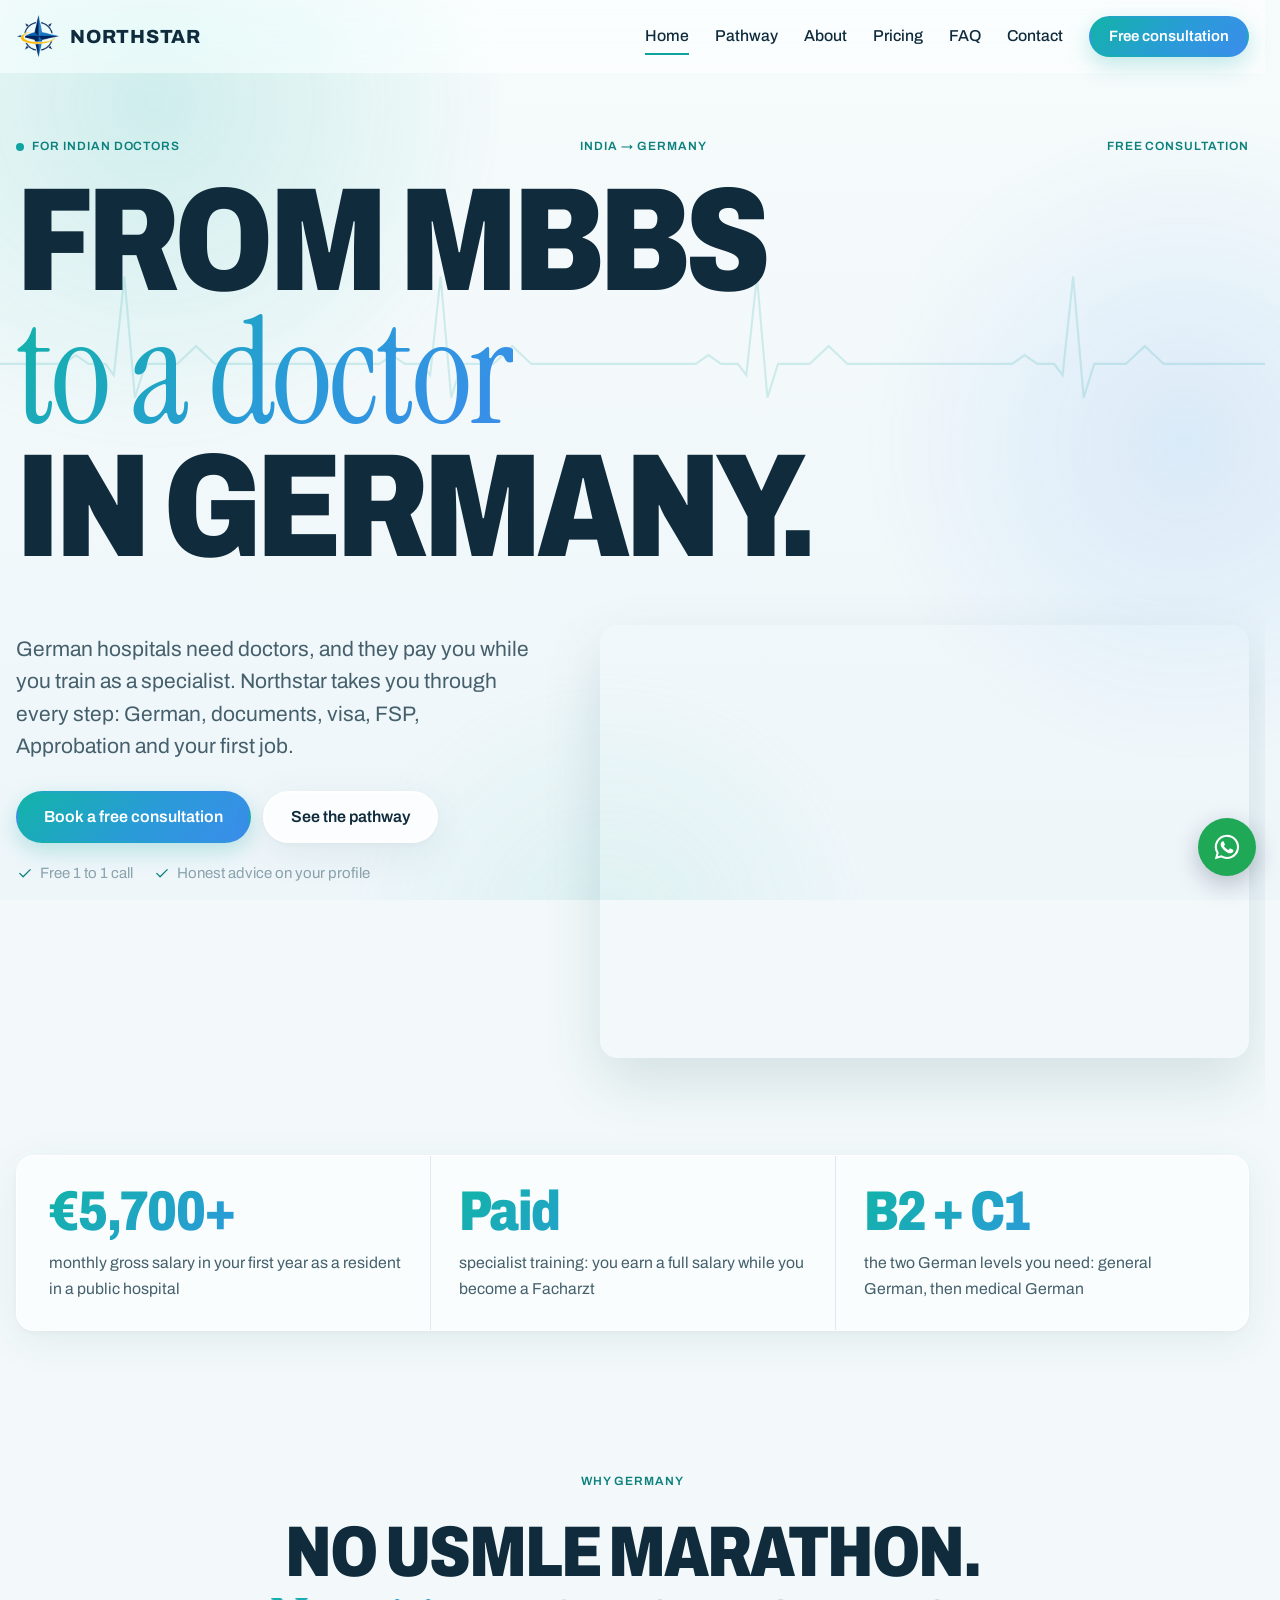
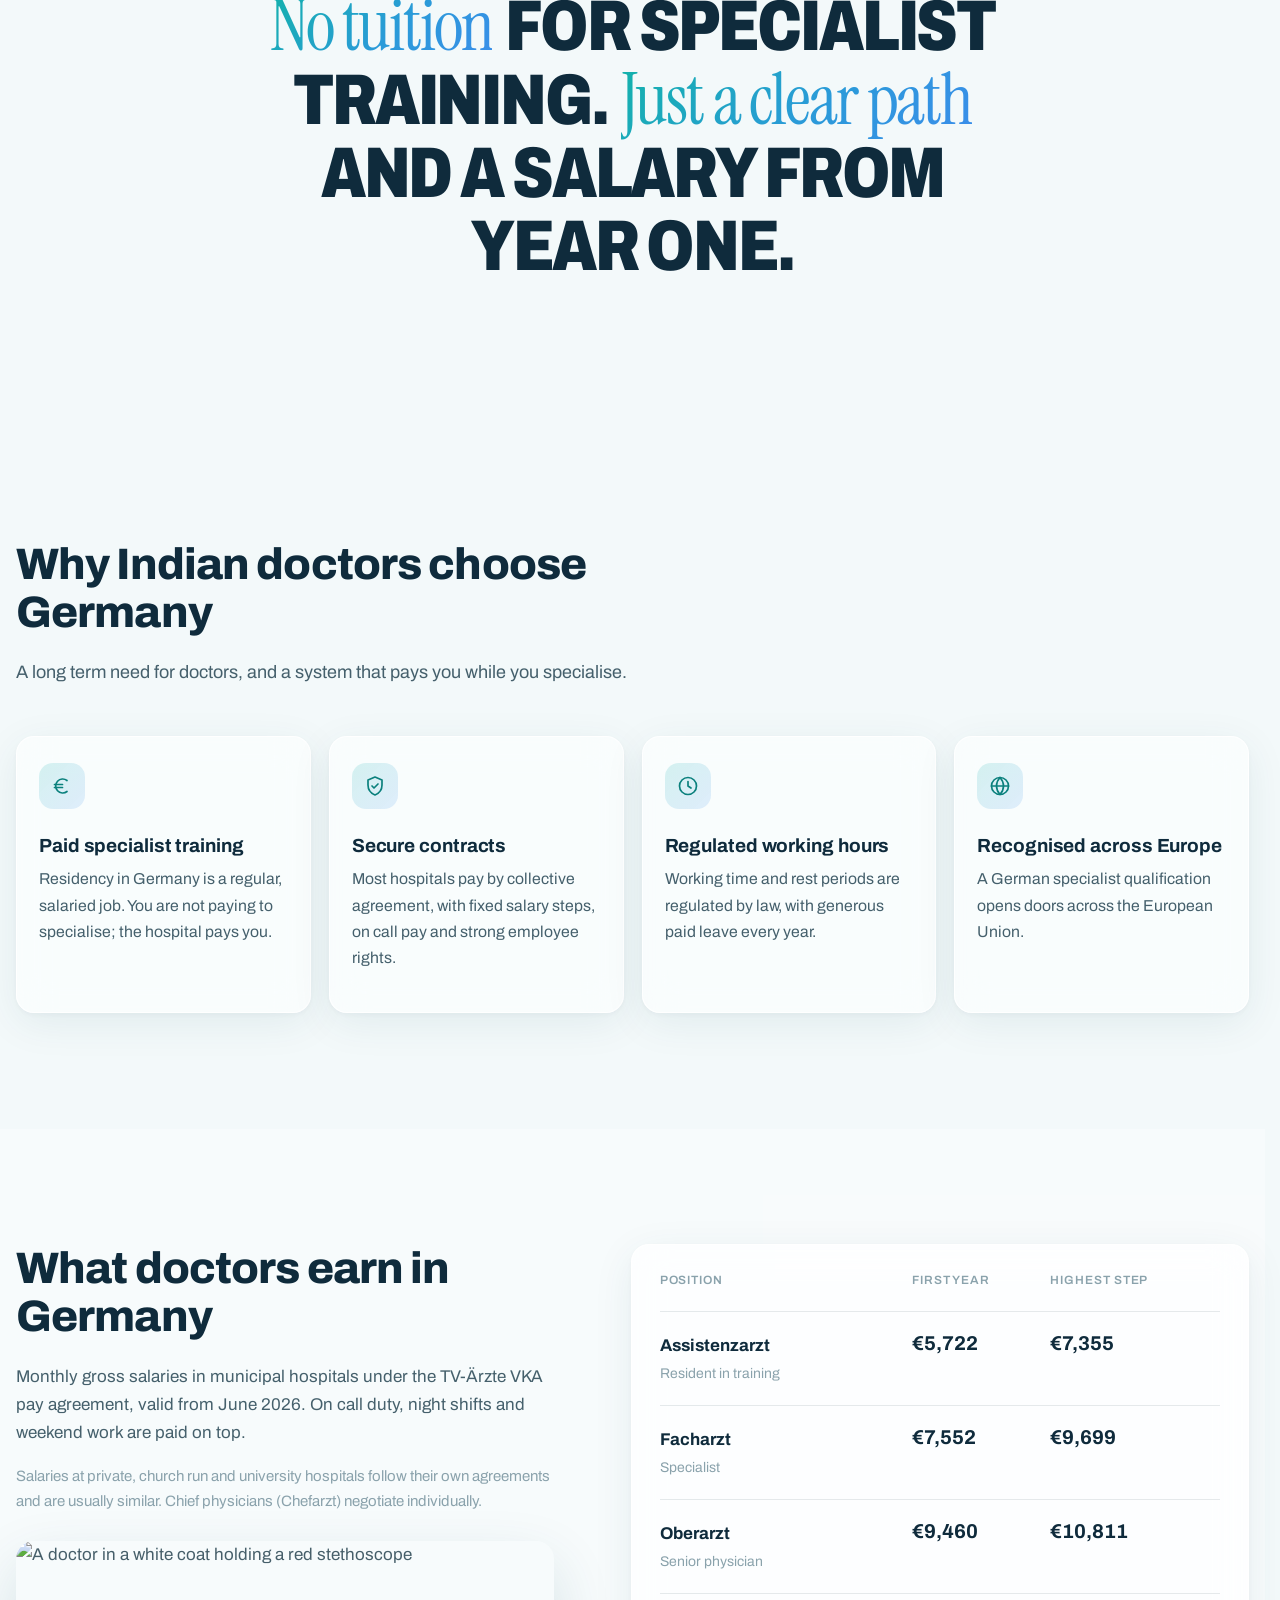
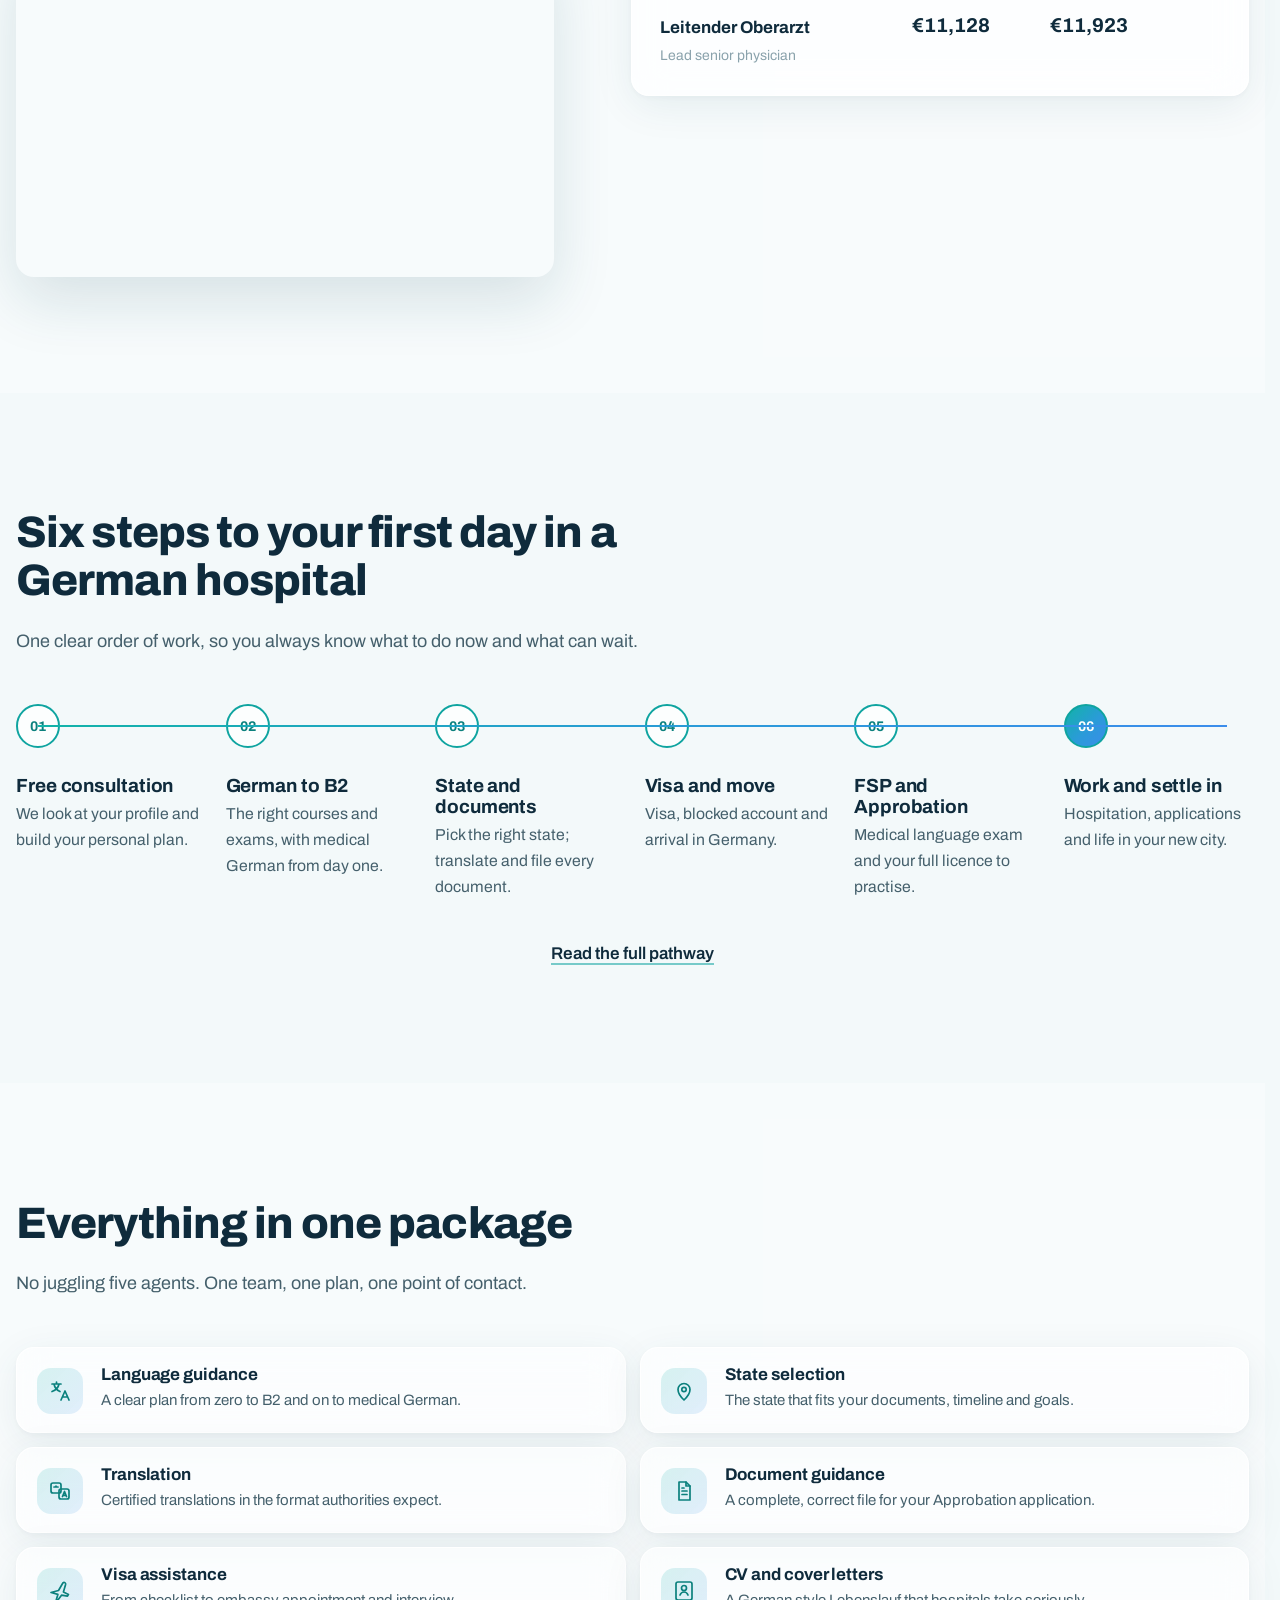
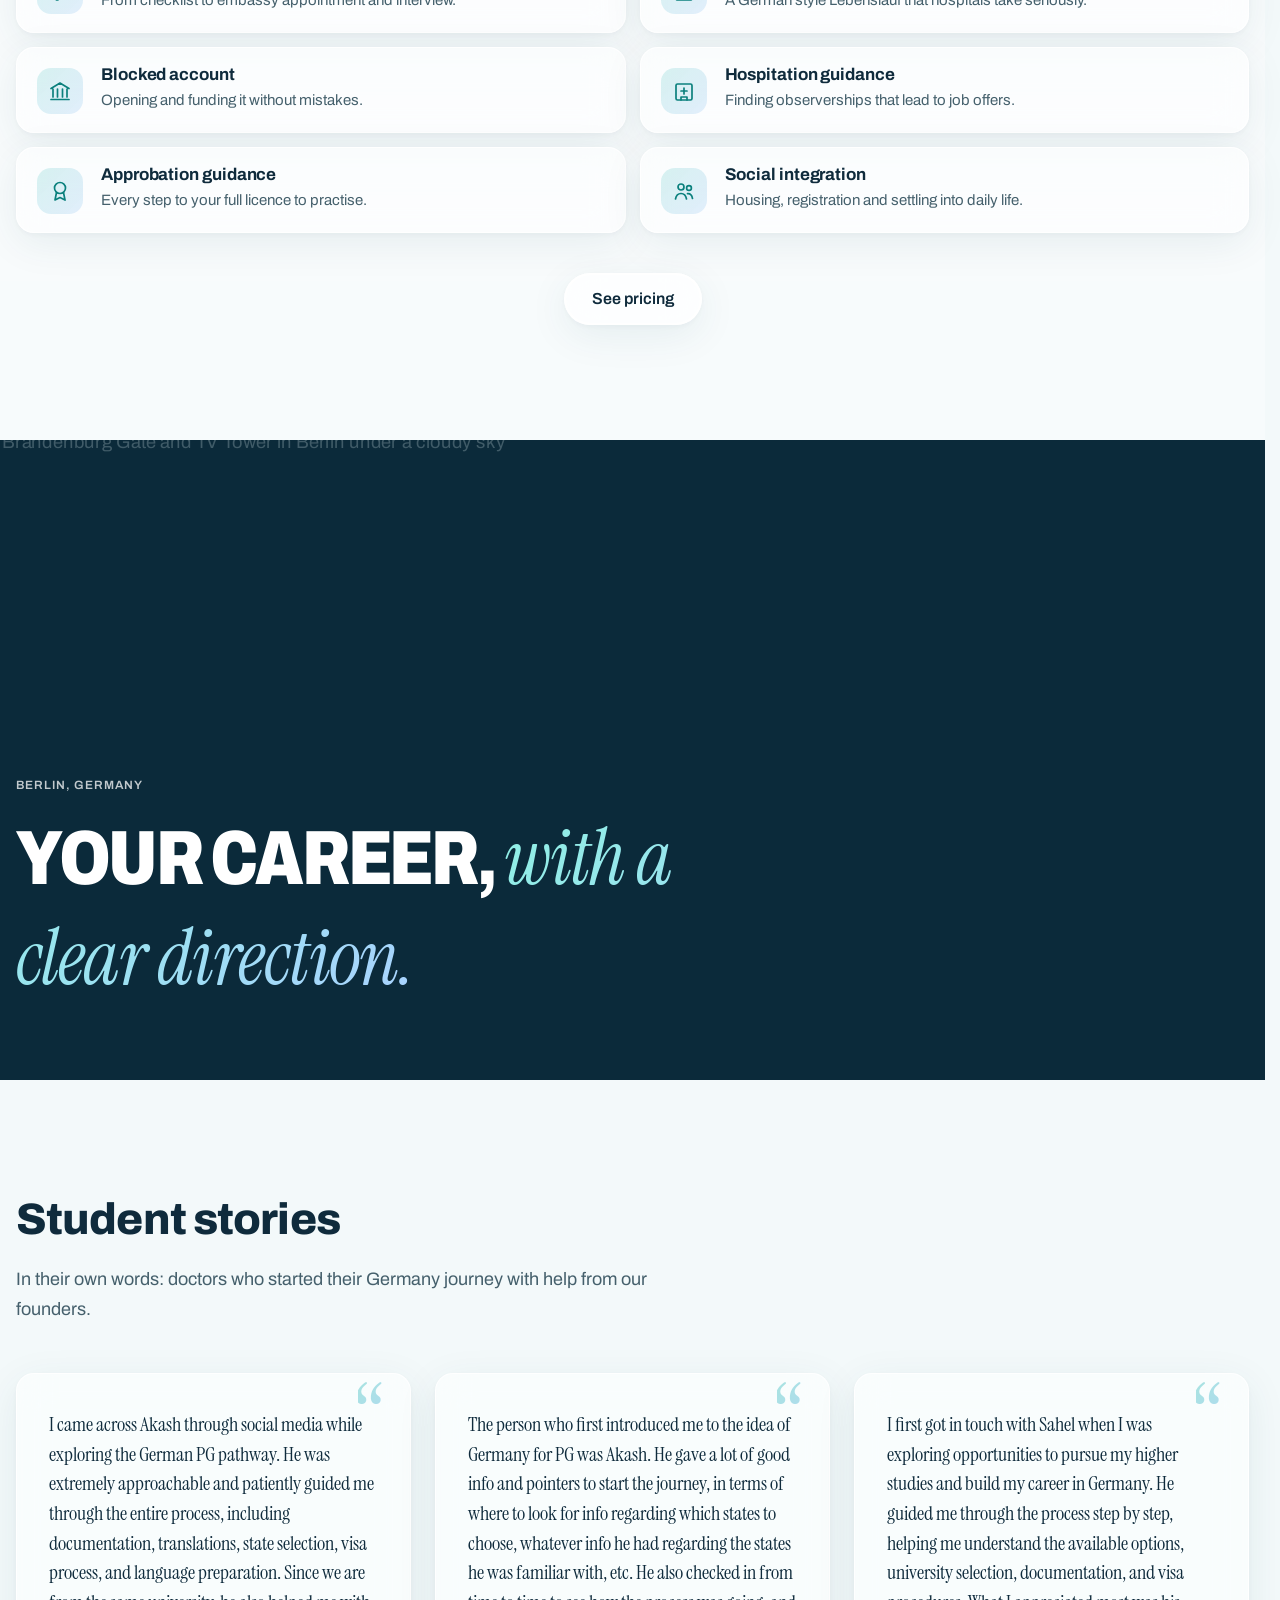
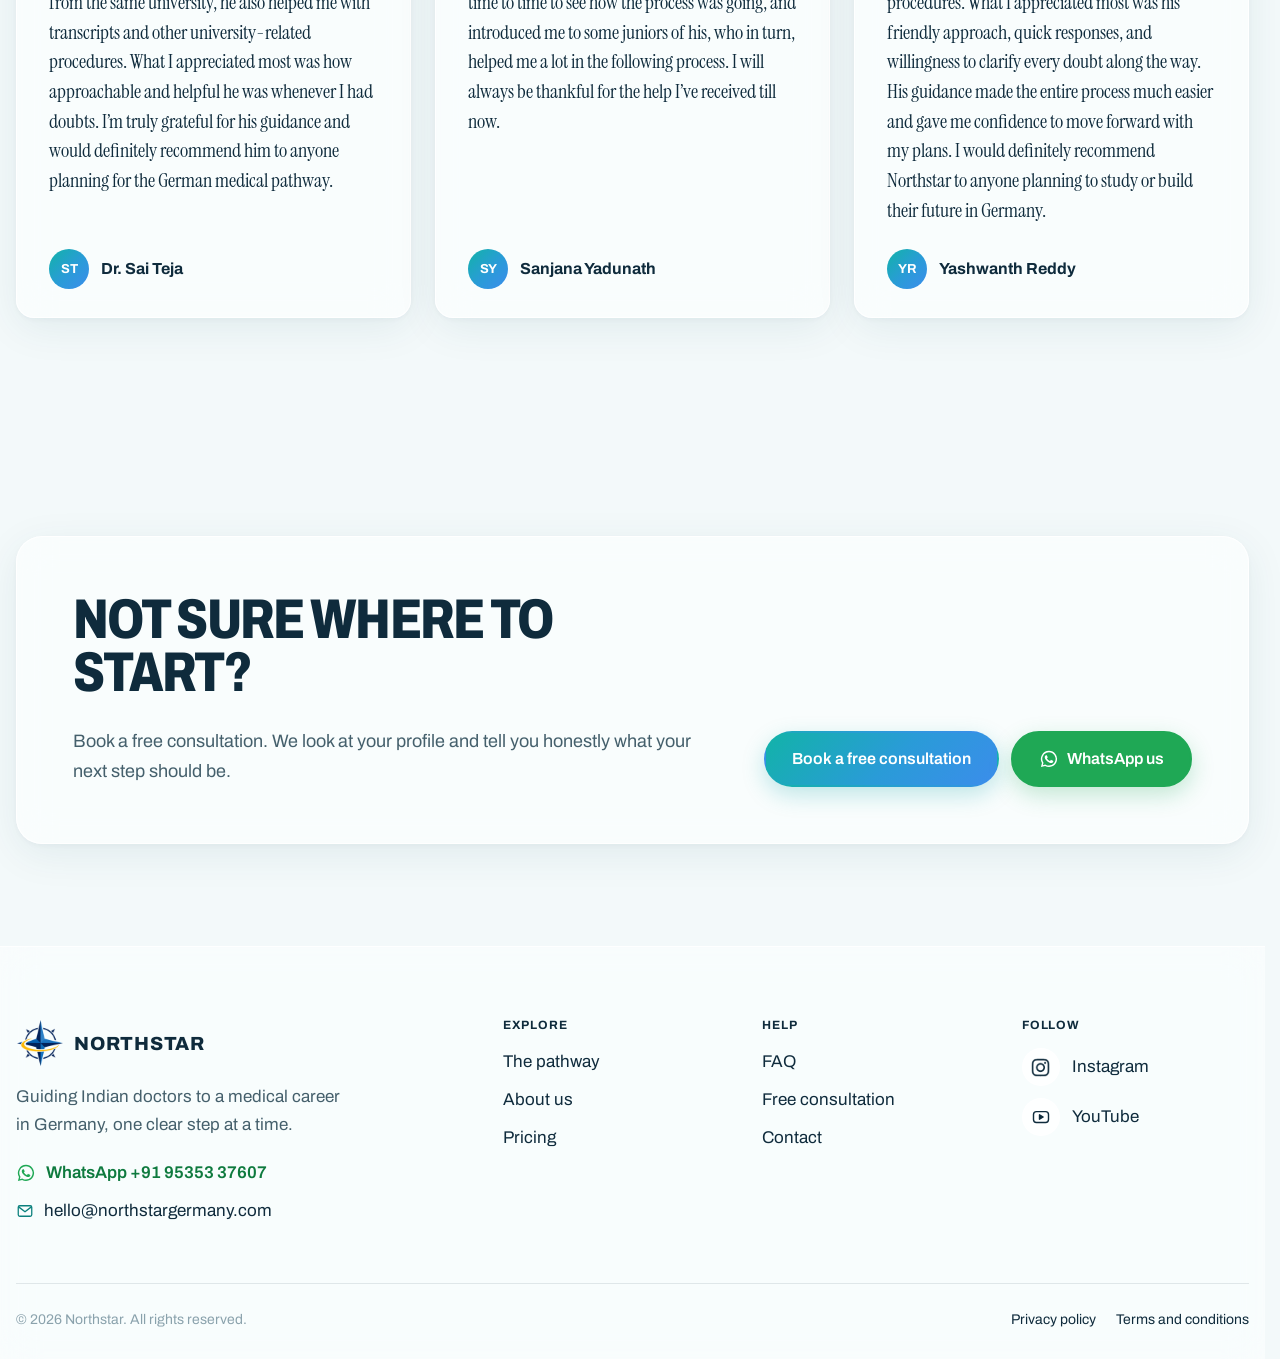
==== commit c689e4e0: "Show Yashwanth Reddy without the Dr. title Co-Authored-By: Claude Opus 5.5 <noreply@anthropic.com> C" ====
--- a/index.html
+++ b/index.html
@@ -173,7 +173,7 @@
       </figure>
       <figure class="quote">
         <blockquote>I first got in touch with Sahel when I was exploring opportunities to pursue my higher studies and build my career in Germany. He guided me through the process step by step, helping me understand the available options, university selection, documentation, and visa procedures. What I appreciated most was his friendly approach, quick responses, and willingness to clarify every doubt along the way. His guidance made the entire process much easier and gave me confidence to move forward with my plans. I would definitely recommend Northstar to anyone planning to study or build their future in Germany.</blockquote>
-        <figcaption><span class="avatar-sm">YR</span><span><strong>Dr. Yashwanth Reddy</strong></span></figcaption>
+        <figcaption><span class="avatar-sm">YR</span><span><strong>Yashwanth Reddy</strong></span></figcaption>
       </figure>
     </div>
   </div>
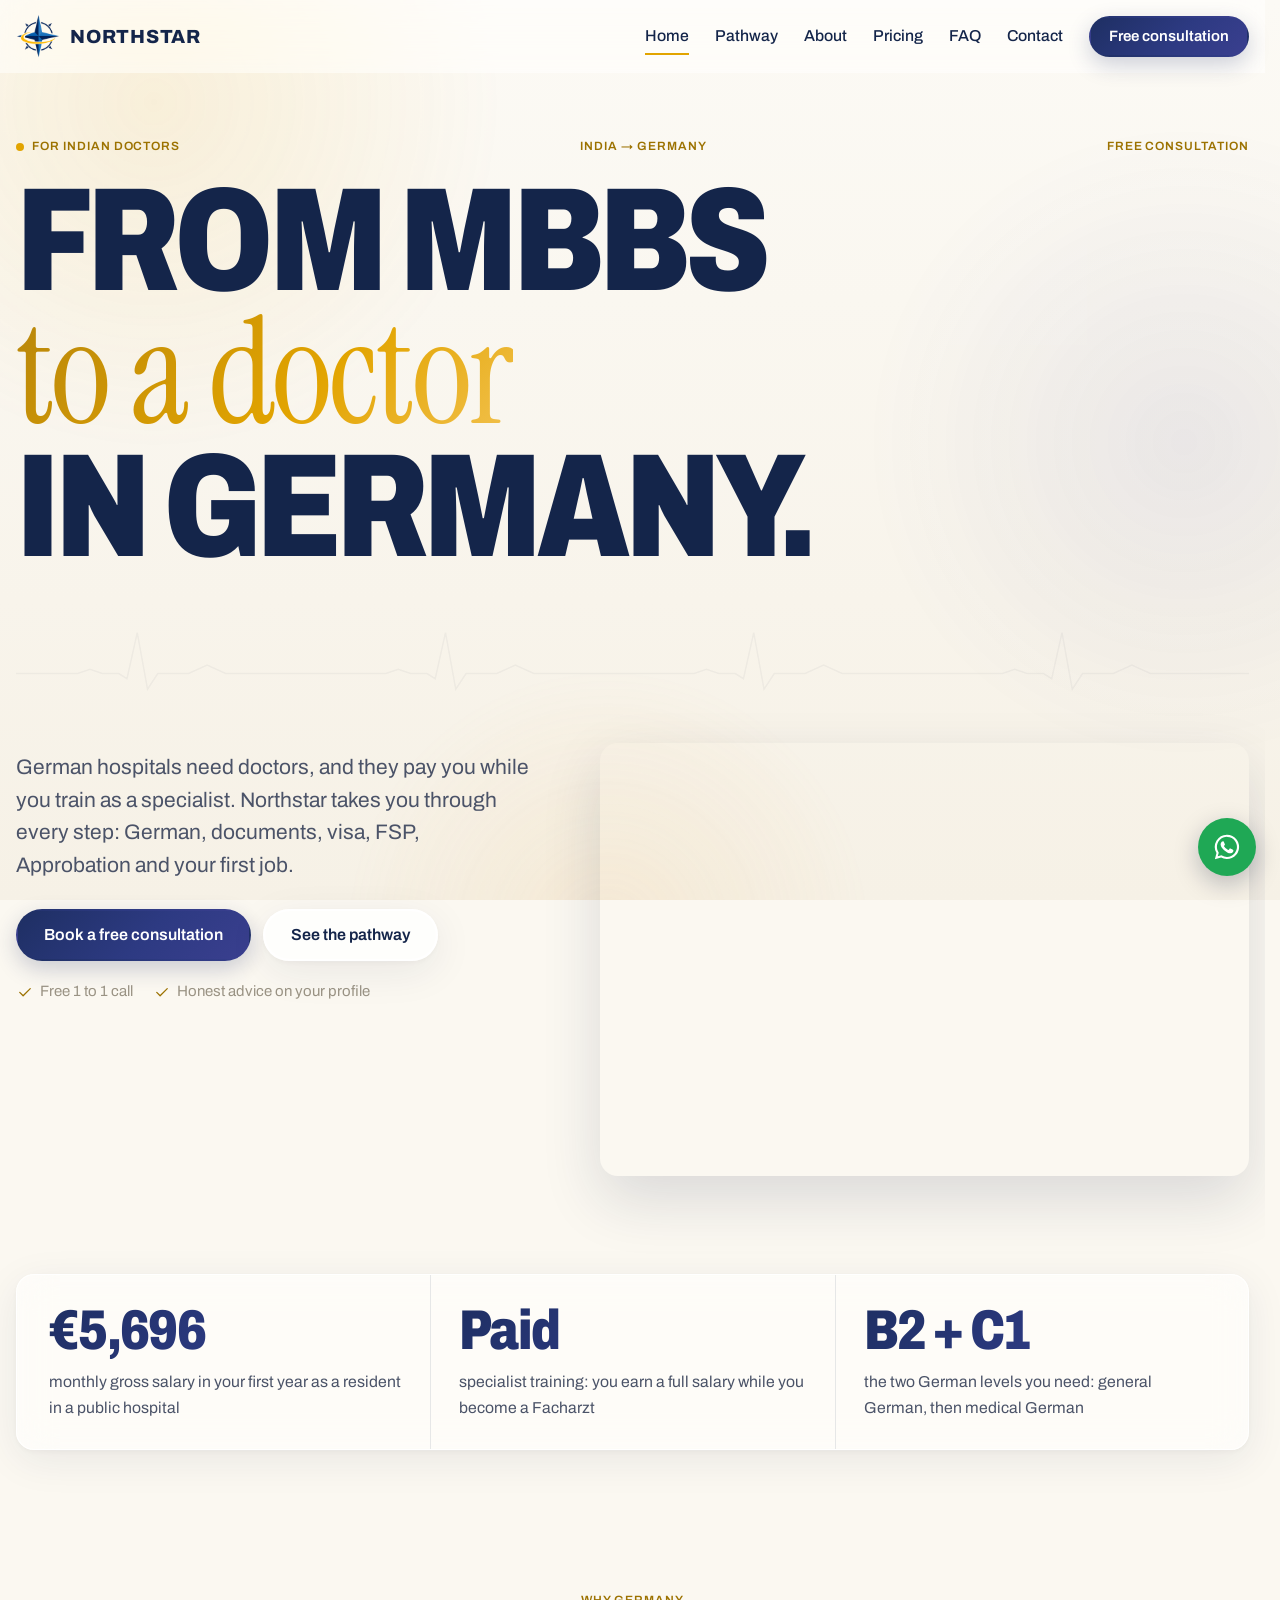
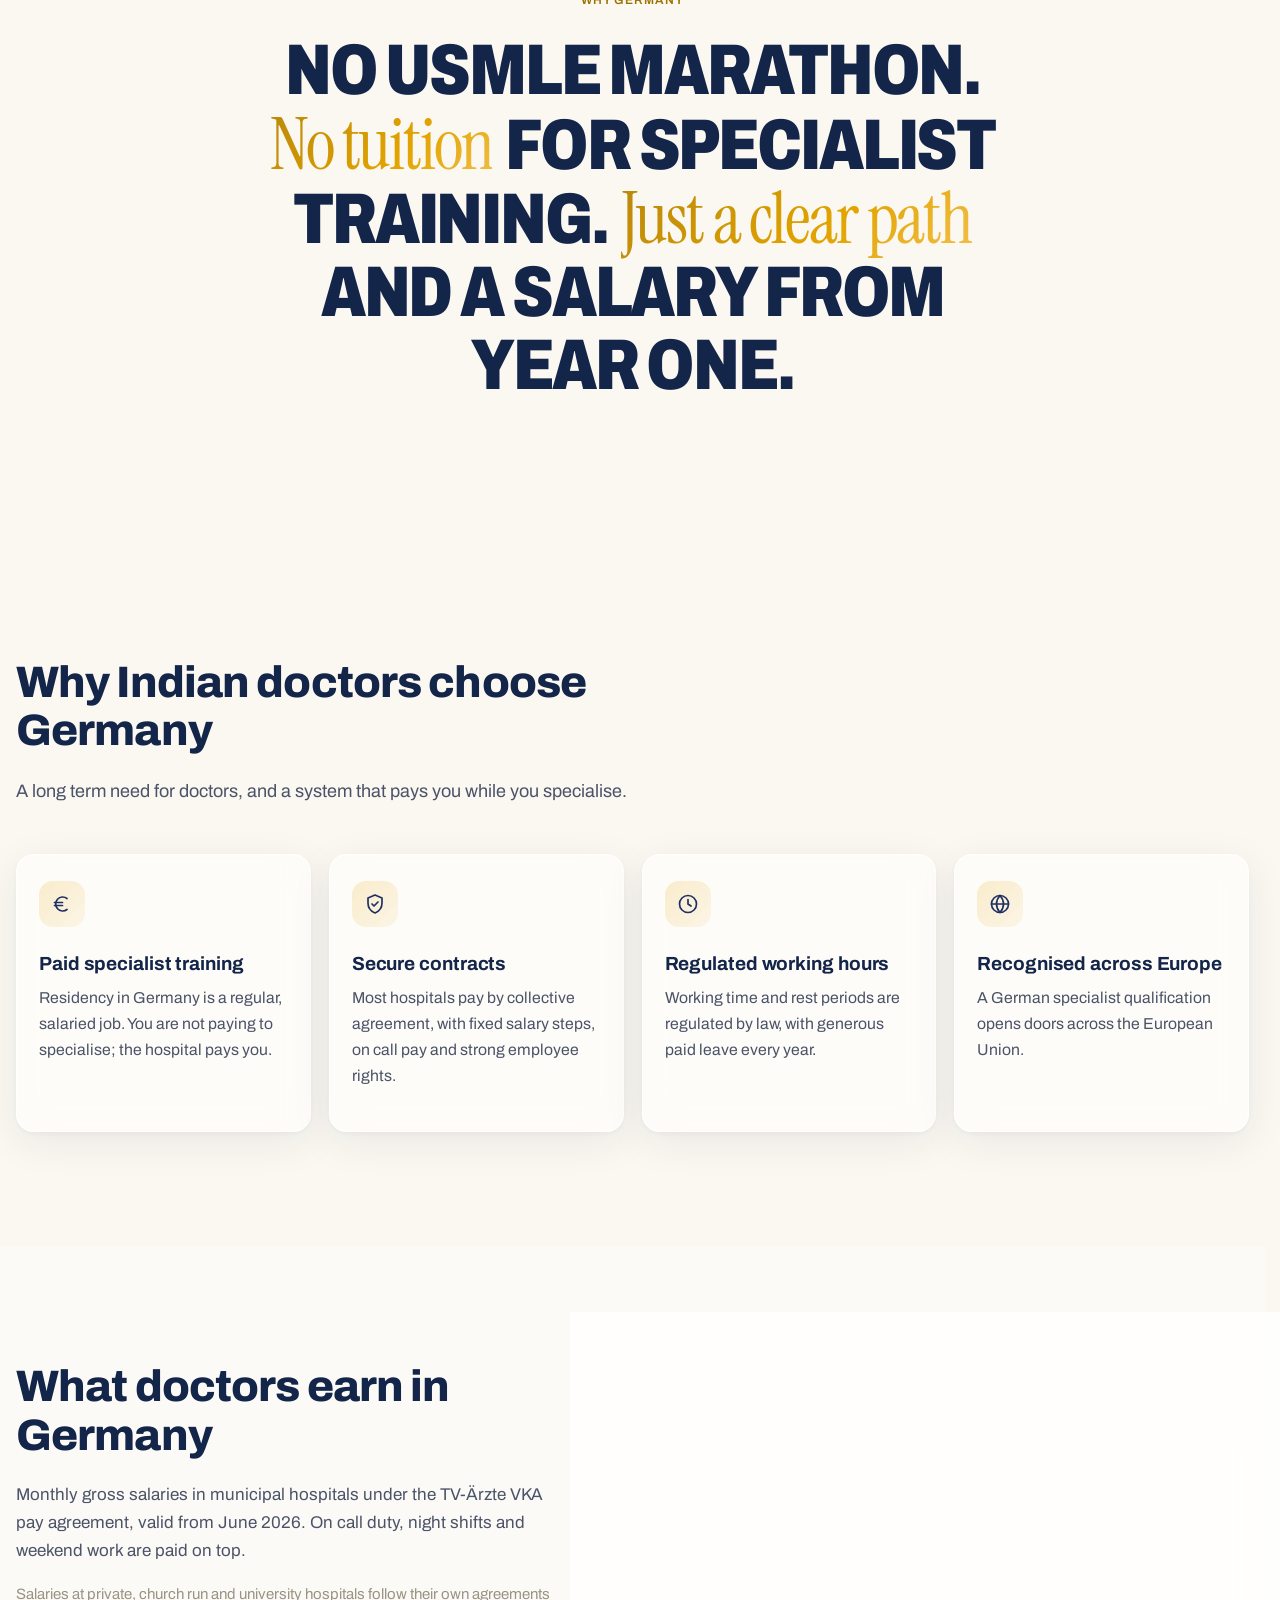
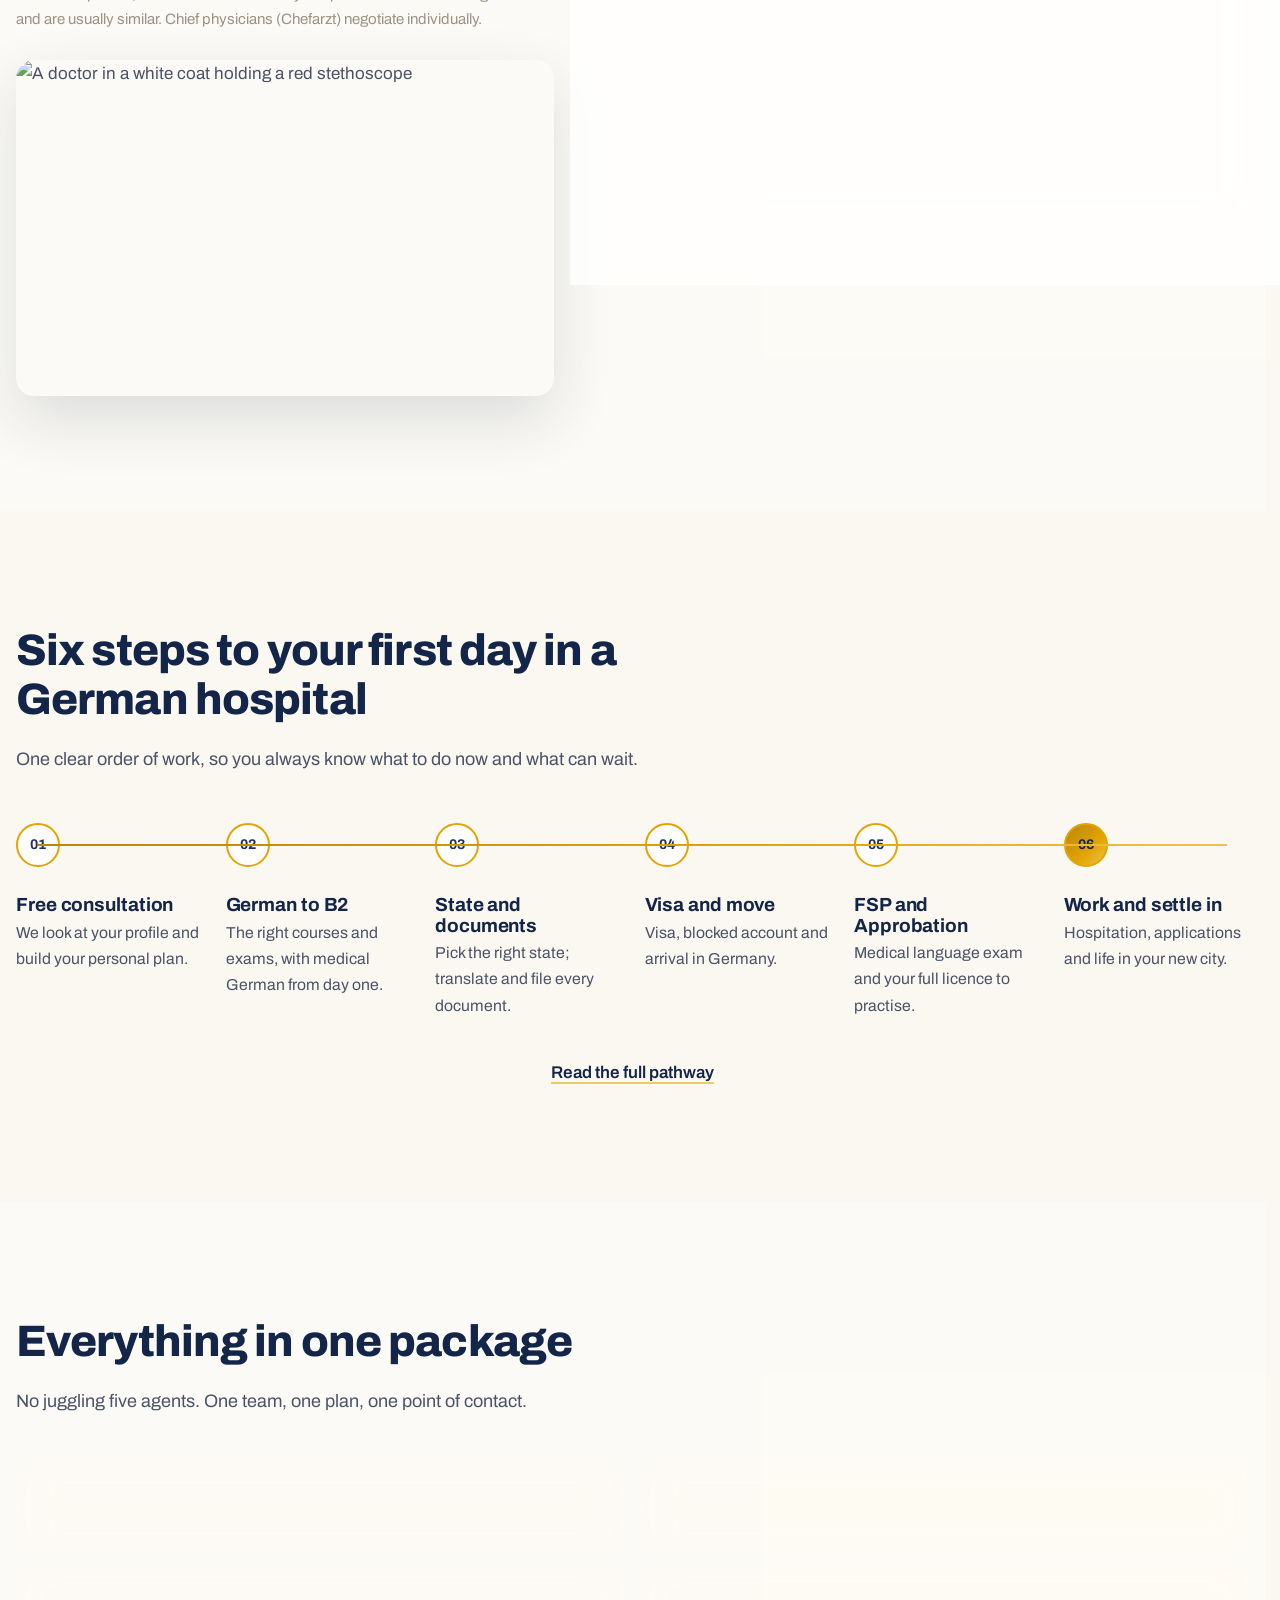
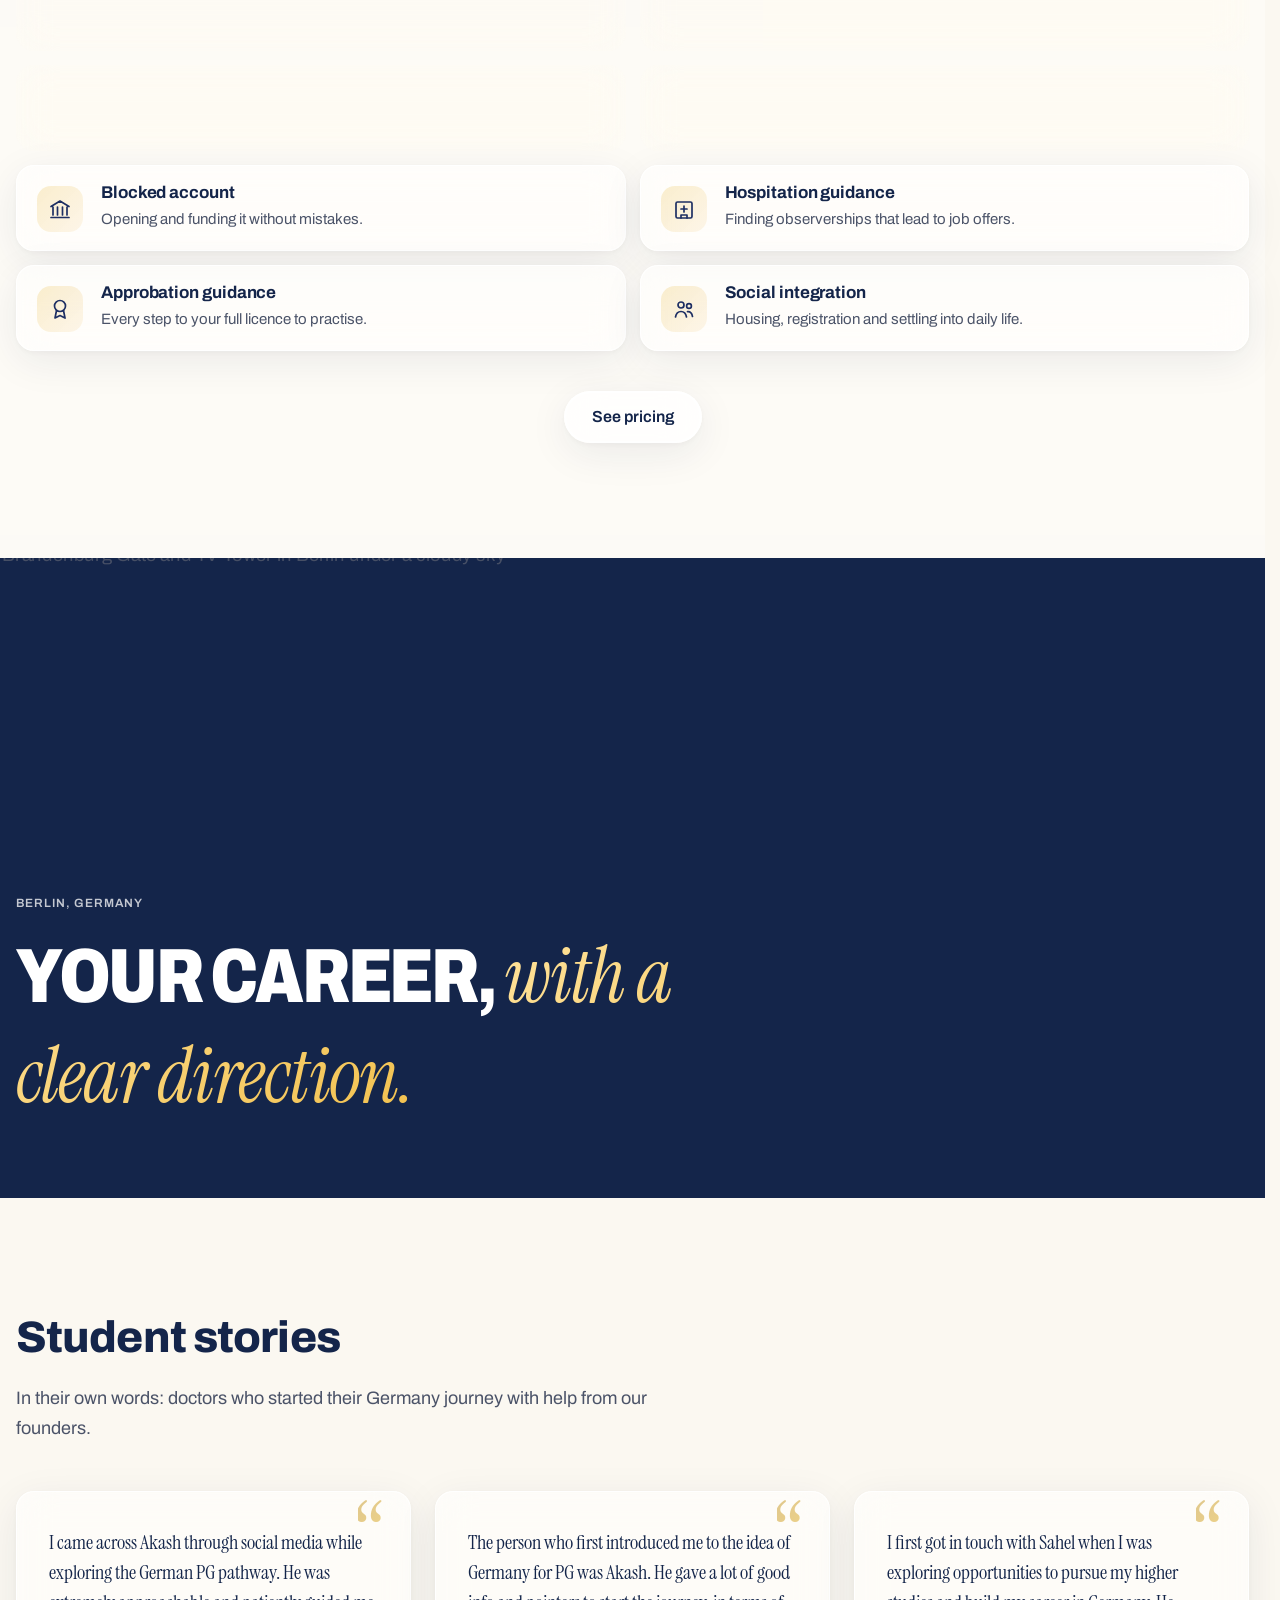
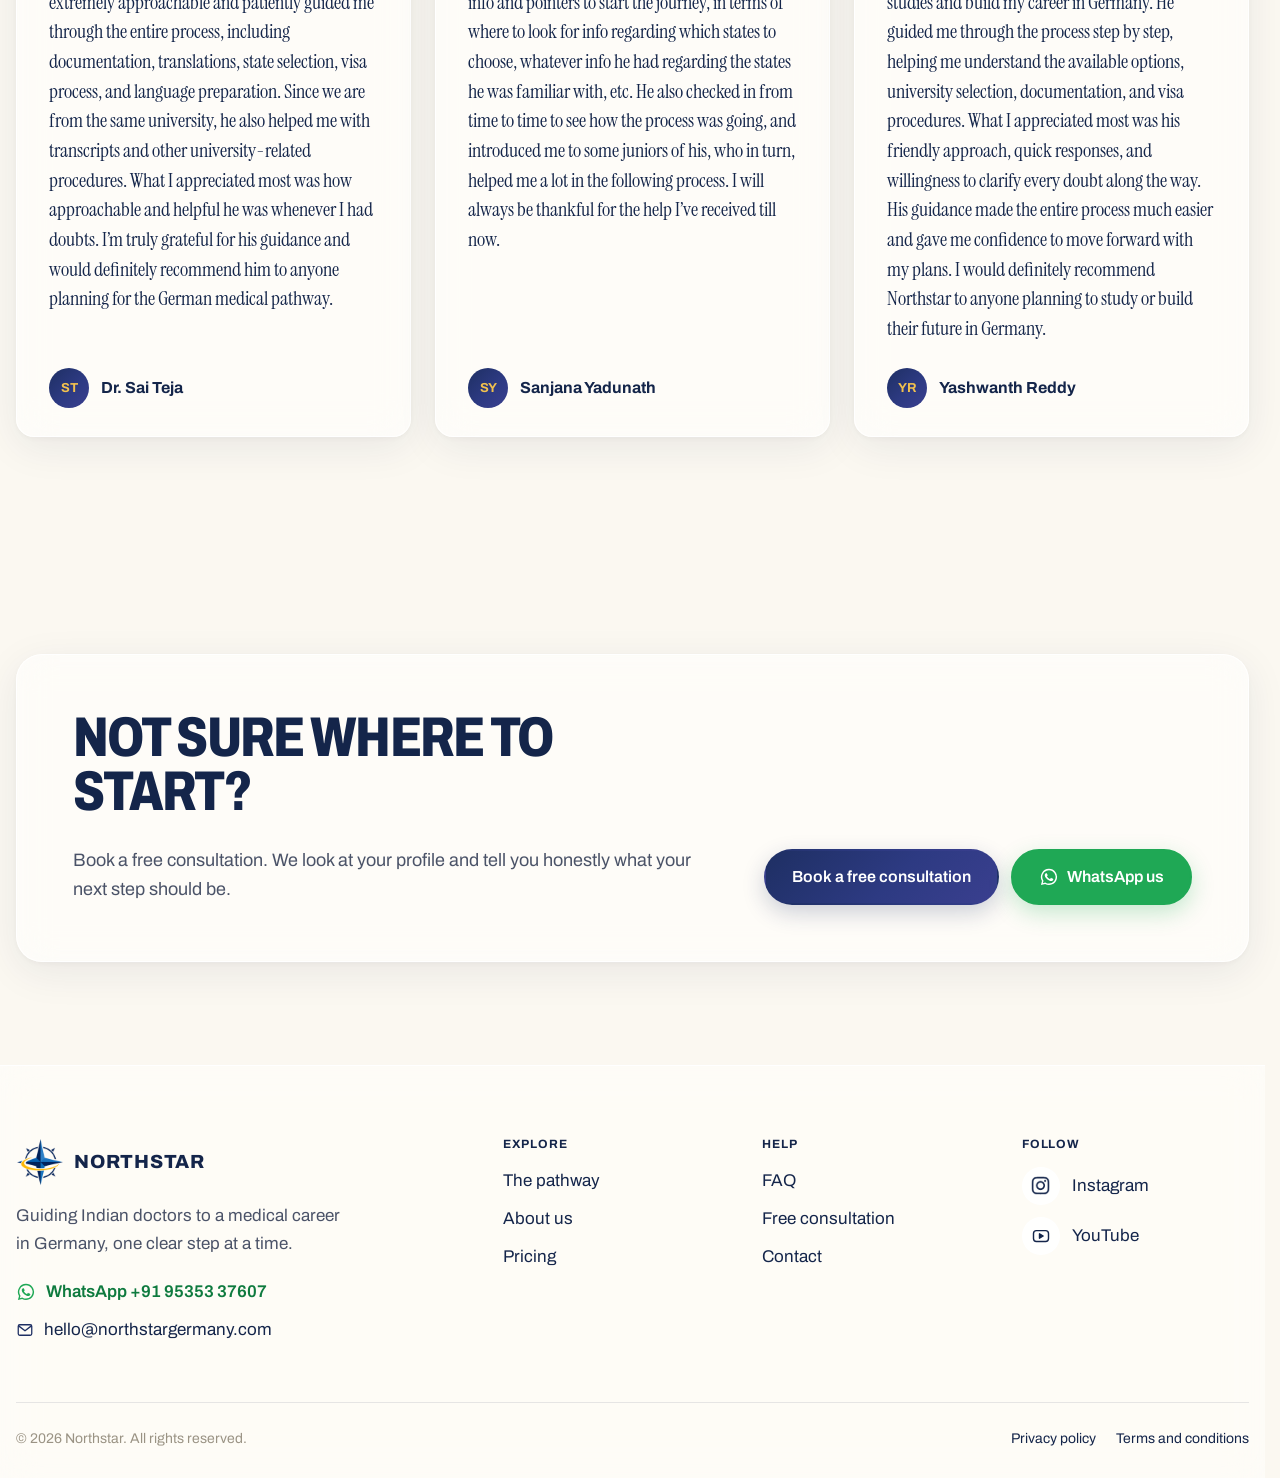
==== commit 72c35221: "New navy and gold colour scheme from the Northstar logo Colours - Replaces the teal and sky blue the" ====
--- a/index.html
+++ b/index.html
@@ -12,7 +12,7 @@
   <link rel="icon" href="assets/favicon.ico" sizes="any">
   <link rel="icon" href="assets/favicon-32.png" type="image/png" sizes="32x32">
   <link rel="apple-touch-icon" href="assets/apple-touch-icon.png">
-  <meta name="theme-color" content="#F3F9FA">
+  <meta name="theme-color" content="#FBF8F1">
   <link rel="preconnect" href="https://fonts.googleapis.com">
   <link rel="preconnect" href="https://fonts.gstatic.com" crossorigin>
   <link href="https://fonts.googleapis.com/css2?family=Archivo:wdth,wght@75..100,400..900&family=Instrument+Serif:ital@0;1&display=swap" rel="stylesheet">
@@ -46,14 +46,14 @@
 <main id="main">
 
 <section class="hero">
-  <svg class="ecg" viewBox="0 0 1200 160" preserveAspectRatio="none" aria-hidden="true">
-  <defs><linearGradient id="ecgGrad" x1="0" x2="1"><stop offset="0" stop-color="#12B3A8"/><stop offset="1" stop-color="#3B8DEB"/></linearGradient></defs>
+  <div class="container">
+    <div class="label-row"><span><span class="pulse-dot" aria-hidden="true"></span>For Indian doctors</span><span>India → Germany</span><span>Free consultation</span></div>
+    <h1 class="mega hero-title"><span class="mega-bold">From MBBS</span> <span class="mega-serif">to a doctor</span> <span class="mega-bold">in Germany.</span></h1>
+    <svg class="ecg" viewBox="0 0 1200 160" preserveAspectRatio="none" aria-hidden="true">
+  <defs><linearGradient id="ecgGrad" x1="0" x2="1"><stop offset="0" stop-color="#E2A400"/><stop offset="1" stop-color="#2D3A82"/></linearGradient></defs>
   <path class="ecg-base" d="M0 100 L60 100 L72 92 L84 100 L100 100 L108 110 L118 22 L128 130 L138 100 L168 100 L186 84 L204 100 L300 100 L360 100 L372 92 L384 100 L400 100 L408 110 L418 22 L428 130 L438 100 L468 100 L486 84 L504 100 L600 100 L660 100 L672 92 L684 100 L700 100 L708 110 L718 22 L728 130 L738 100 L768 100 L786 84 L804 100 L900 100 L960 100 L972 92 L984 100 L1000 100 L1008 110 L1018 22 L1028 130 L1038 100 L1068 100 L1086 84 L1104 100 L1200 100"/>
   <path class="ecg-pulse" d="M0 100 L60 100 L72 92 L84 100 L100 100 L108 110 L118 22 L128 130 L138 100 L168 100 L186 84 L204 100 L300 100 L360 100 L372 92 L384 100 L400 100 L408 110 L418 22 L428 130 L438 100 L468 100 L486 84 L504 100 L600 100 L660 100 L672 92 L684 100 L700 100 L708 110 L718 22 L728 130 L738 100 L768 100 L786 84 L804 100 L900 100 L960 100 L972 92 L984 100 L1000 100 L1008 110 L1018 22 L1028 130 L1038 100 L1068 100 L1086 84 L1104 100 L1200 100"/>
 </svg>
-  <div class="container">
-    <div class="label-row"><span><span class="pulse-dot" aria-hidden="true"></span>For Indian doctors</span><span>India → Germany</span><span>Free consultation</span></div>
-    <h1 class="mega hero-title"><span class="mega-bold">From MBBS</span> <span class="mega-serif">to a doctor</span> <span class="mega-bold">in Germany.</span></h1>
     <div class="hero-grid">
       <div class="hero-copy">
         <p class="lead">German hospitals need doctors, and they pay you while you train as a specialist. Northstar takes you through every step: German, documents, visa, FSP, Approbation and your first job.</p>
--- a/css/style.css
+++ b/css/style.css
@@ -8,30 +8,34 @@
 /* Clinical glass theme: medical teal and sky blue on a very light, airy base,
    with frosted, slightly transparent cards. */
 :root {
-  --paper:   #F3F9FA;   /* page base: clinical white with a hint of mint */
+  /* Northstar navy and gold, taken from the logo */
+  --paper:   #FBF8F1;   /* warm ivory page background */
   --white:   #FFFFFF;
-  --ink:     #0F2B3C;   /* deep clinical navy for headings */
-  --text:    #45606C;   /* body text */
-  --muted:   #8AA2AC;   /* faded serif words, captions */
-  --line:    rgba(15, 43, 60, .10);
-  --teal:    #0FA4A0;   /* medical teal: main colour */
-  --teal-d:  #0B807D;   /* darker teal for text and icons */
-  --sky:     #3B8DEB;   /* clinical sky blue: second colour */
-  --mint:    #DDF4F0;   /* soft mint tint */
-  --action:  #0FA4A0;
-  --accent:  #0B807D;   /* icons and small highlights */
-  --tint:    #DDF4F0;   /* selected answers */
-  --star:    #0FA4A0;   /* highlight colour (underlines, focus, small badges) */
-  --night:   #0B2A3A;   /* only behind the large photo */
-  --sky-2:   #E7F2FB;
+  --ink:     #14254A;   /* Northstar navy: headings */
+  --text:    #4B5368;   /* body text */
+  --muted:   #9A9384;   /* captions */
+  --line:    rgba(20, 37, 74, .10);
+  --teal:    #2D3A82;   /* (name kept for compatibility) indigo navy: main colour */
+  --teal-d:  #1E2F63;   /* deep navy for text links and icons */
+  --sky:     #3A3F8F;   /* indigo: second colour */
+  --gold:    #E2A400;   /* logo gold */
+  --gold-d:  #9C7200;   /* darker gold, readable on ivory */
+  --mint:    #F6EBCB;   /* (name kept) soft gold tint */
+  --action:  #1E2F63;
+  --accent:  #9C7200;   /* icons and small highlights */
+  --tint:    #F6EBCB;   /* selected answers */
+  --star:    #E2A400;   /* highlight colour: underlines, focus, small badges */
+  --night:   #14254A;
+  --sky-2:   #F1ECDF;
 
   /* glass */
-  --glass:        rgba(255, 255, 255, .58);
-  --glass-strong: rgba(255, 255, 255, .78);
-  --glass-edge:   rgba(255, 255, 255, .85);
-  --glass-blur:   saturate(160%) blur(18px);
-  --shadow-soft:  0 10px 40px rgba(15, 75, 95, .08), 0 2px 6px rgba(15, 75, 95, .04);
-  --grad:         linear-gradient(135deg, #12B3A8 0%, #2A9BD8 55%, #3B8DEB 100%);
+  --glass:        rgba(255, 255, 255, .6);
+  --glass-strong: rgba(255, 255, 255, .8);
+  --glass-edge:   rgba(255, 255, 255, .9);
+  --glass-blur:   saturate(150%) blur(18px);
+  --shadow-soft:  0 10px 40px rgba(20, 37, 74, .08), 0 2px 6px rgba(20, 37, 74, .04);
+  --grad:         linear-gradient(135deg, #1E2F63 0%, #2D3A82 55%, #3A3F8F 100%);
+  --grad-gold:    linear-gradient(135deg, #B8860B 0%, #E2A400 60%, #F2C14E 100%);
 
   --sans:  "Archivo", system-ui, sans-serif;
   --serif: "Instrument Serif", Georgia, serif;
@@ -115,7 +119,7 @@
 /* ---------- 5. Header and navigation ---------- */
 .site-header {
   position: sticky; top: 0; z-index: 60;
-  background: rgba(252, 251, 248, .92);
+  background: rgba(251, 248, 241, .92);
   backdrop-filter: blur(10px); -webkit-backdrop-filter: blur(10px);
   border-bottom: 1px solid transparent;
   transition: border-color .2s;
@@ -407,7 +411,7 @@
 :root { --wa: #25D366; --wa-d: #1FA855; }
 .footer-wa, .site-footer a.footer-wa { color: var(--wa); font-weight: 600; }
 .footer-wa .wa-icon { width: 20px; height: 20px; color: var(--wa); }
-.site-footer a.footer-wa:hover { color: #5BE38C; }
+.site-footer a.footer-wa:hover { color: #178a45; }
 .contact-wa strong, .contact-wa span { color: #0E7A3E; }  /* darker green so the text stays readable on white */
 .footer-bottom { display: flex; justify-content: space-between; flex-wrap: wrap; gap: 12px; border-top: 1px solid #262B36; margin-top: 48px; padding-top: 24px; font-size: .875rem; }
 .footer-bottom p { margin: 0; }
@@ -495,7 +499,7 @@
     display: flex; gap: 10px;
     position: fixed; left: 0; right: 0; bottom: 0; z-index: 55;
     padding: 10px 16px calc(10px + env(safe-area-inset-bottom));
-    background: rgba(252, 251, 248, .96); backdrop-filter: blur(10px); -webkit-backdrop-filter: blur(10px);
+    background: rgba(251, 248, 241, .96); backdrop-filter: blur(10px); -webkit-backdrop-filter: blur(10px);
     border-top: 1px solid var(--line);
   }
   .mobile-bar .btn { flex: 1; padding: 14px 12px; font-size: .9375rem; }
@@ -616,43 +620,43 @@
    26. CLINICAL GLASS THEME
    ========================================================= */
 body { background: var(--paper); }
-a { text-decoration-color: rgba(15, 164, 160, .55); }
+a { text-decoration-color: rgba(226, 164, 0, .55); }
 
 /* Animated background: three soft colour clouds drifting behind everything */
-.bg-aurora { position: fixed; inset: 0; z-index: -1; overflow: hidden; pointer-events: none; background: linear-gradient(180deg, #F6FBFB 0%, #EEF6FA 100%); }
+.bg-aurora { position: fixed; inset: 0; z-index: -1; overflow: hidden; pointer-events: none; background: linear-gradient(180deg, #FCFAF5 0%, #F6F1E6 100%); }
 .bg-aurora span { position: absolute; border-radius: 50%; opacity: .55; will-change: transform; }
-.bg-aurora span:nth-child(1) { width: 60vmax; height: 60vmax; left: -18vmax; top: -22vmax; background: radial-gradient(circle, rgba(18, 179, 168, .30), rgba(18, 179, 168, 0) 65%); animation: drift-a 26s ease-in-out infinite alternate; }
-.bg-aurora span:nth-child(2) { width: 55vmax; height: 55vmax; right: -20vmax; top: 10vh; background: radial-gradient(circle, rgba(59, 141, 235, .24), rgba(59, 141, 235, 0) 65%); animation: drift-b 32s ease-in-out infinite alternate; }
-.bg-aurora span:nth-child(3) { width: 45vmax; height: 45vmax; left: 25vw; bottom: -25vmax; background: radial-gradient(circle, rgba(140, 220, 205, .30), rgba(140, 220, 205, 0) 65%); animation: drift-c 28s ease-in-out infinite alternate; }
+.bg-aurora span:nth-child(1) { width: 60vmax; height: 60vmax; left: -18vmax; top: -22vmax; background: radial-gradient(circle, rgba(226, 164, 0, .20), rgba(226, 164, 0, 0) 65%); animation: drift-a 26s ease-in-out infinite alternate; }
+.bg-aurora span:nth-child(2) { width: 55vmax; height: 55vmax; right: -20vmax; top: 10vh; background: radial-gradient(circle, rgba(58, 63, 143, .14), rgba(58, 63, 143, 0) 65%); animation: drift-b 32s ease-in-out infinite alternate; }
+.bg-aurora span:nth-child(3) { width: 45vmax; height: 45vmax; left: 25vw; bottom: -25vmax; background: radial-gradient(circle, rgba(242, 193, 120, .28), rgba(242, 193, 120, 0) 65%); animation: drift-c 28s ease-in-out infinite alternate; }
 @keyframes drift-a { to { transform: translate(14vw, 18vh) scale(1.15); } }
 @keyframes drift-b { to { transform: translate(-16vw, 22vh) scale(.9); } }
 @keyframes drift-c { to { transform: translate(-12vw, -20vh) scale(1.2); } }
 
 /* Scroll progress line under the header */
-.scroll-progress { position: fixed; top: 0; left: 0; right: 0; height: 3px; z-index: 90; background: var(--grad); transform-origin: left; transform: scaleX(0); }
+.scroll-progress { position: fixed; top: 0; left: 0; right: 0; height: 3px; z-index: 90; background: var(--grad-gold); transform-origin: left; transform: scaleX(0); }
 
 /* Header, mobile bar and phone menu become frosted glass */
 .site-header { background: rgba(255, 255, 255, .55); backdrop-filter: var(--glass-blur); -webkit-backdrop-filter: var(--glass-blur); }
-.site-header.scrolled { border-bottom-color: var(--glass-edge); box-shadow: 0 6px 24px rgba(15, 75, 95, .06); }
+.site-header.scrolled { border-bottom-color: var(--glass-edge); box-shadow: 0 6px 24px rgba(20, 37, 74, .06); }
 .nav-toggle { background: var(--glass-strong); border-color: var(--glass-edge); }
 .mobile-bar { background: rgba(255, 255, 255, .7) !important; border-top-color: var(--glass-edge) !important; backdrop-filter: var(--glass-blur) !important; }
 @media (max-width: 900px) {
-  .site-nav { background: rgba(243, 249, 250, .86); backdrop-filter: var(--glass-blur); -webkit-backdrop-filter: var(--glass-blur); }
+  .site-nav { background: rgba(251, 248, 241, .86); backdrop-filter: var(--glass-blur); -webkit-backdrop-filter: var(--glass-blur); }
   .site-nav a[aria-current="page"] { color: var(--teal-d); }
 }
 
 /* Headlines: navy bold words, serif words in a teal to blue gradient */
 .mega-serif, .statement-text .s, .photo-band-quote em {
-  background: var(--grad); -webkit-background-clip: text; background-clip: text; color: transparent;
-}
-.photo-band-quote em { background: linear-gradient(135deg, #8FF0E4, #A9D2FF); -webkit-background-clip: text; background-clip: text; }
-.label, .label-row { color: var(--teal-d); }
+  background: var(--grad-gold); -webkit-background-clip: text; background-clip: text; color: transparent;
+}
+.photo-band-quote em { background: linear-gradient(135deg, #FFE29A, #F2C14E); -webkit-background-clip: text; background-clip: text; }
+.label, .label-row { color: var(--gold-d); }
 
 /* Buttons: teal gradient with a light sweep on hover */
 .btn, .btn-signal {
   position: relative; overflow: hidden; isolation: isolate;
   background: var(--grad); border-color: transparent; color: #fff;
-  box-shadow: 0 8px 22px rgba(15, 164, 160, .25);
+  box-shadow: 0 8px 22px rgba(30, 47, 99, .22);
 }
 .btn::after {
   content: ""; position: absolute; inset: 0; z-index: -1;
@@ -660,7 +664,7 @@
   transform: translateX(-120%); transition: transform .7s var(--ease, ease);
 }
 .btn:hover::after { transform: translateX(120%); }
-.btn:hover, .btn-signal:hover { background: var(--grad); border-color: transparent; color: #fff; box-shadow: 0 12px 30px rgba(15, 164, 160, .32); }
+.btn:hover, .btn-signal:hover { background: var(--grad); border-color: transparent; color: #fff; box-shadow: 0 12px 30px rgba(30, 47, 99, .3); }
 .btn-ghost { background: var(--glass-strong); color: var(--ink); border-color: var(--glass-edge); box-shadow: var(--shadow-soft); backdrop-filter: var(--glass-blur); }
 .btn-ghost:hover { background: #fff; color: var(--ink); border-color: #fff; }
 .btn-wa, .btn-wa:hover { background: #1FA855; border-color: #1FA855; color: #fff; box-shadow: 0 8px 22px rgba(31, 168, 85, .25); }
@@ -681,7 +685,7 @@
 .glow { position: relative; }
 .glow::before {
   content: ""; position: absolute; inset: 0; border-radius: inherit; pointer-events: none; opacity: 0;
-  background: radial-gradient(260px circle at var(--mx, 50%) var(--my, 50%), rgba(18, 179, 168, .14), transparent 60%);
+  background: radial-gradient(260px circle at var(--mx, 50%) var(--my, 50%), rgba(226, 164, 0, .14), transparent 60%);
   transition: opacity .3s;
 }
 .glow:hover::before { opacity: 1; }
@@ -698,7 +702,7 @@
 .reason, .reason + .reason { padding: 26px 22px; border-left: 1px solid var(--glass-edge); }
 .reason .icon, .service .icon, .inc-list .icon {
   width: 46px; height: 46px; padding: 11px; border-radius: 14px;
-  color: var(--teal-d); background: linear-gradient(135deg, rgba(18,179,168,.16), rgba(59,141,235,.14));
+  color: var(--teal-d); background: linear-gradient(135deg, rgba(226,164,0,.18), rgba(242,193,120,.14));
 }
 .services { gap: 14px; }
 .service { padding: 18px 20px; border-bottom: 1px solid var(--glass-edge); align-items: flex-start; }
@@ -707,15 +711,15 @@
 
 /* Quotes */
 .quote { padding: 28px; border-top: 1px solid var(--glass-edge); }
-.avatar-sm { background: var(--grad); }
+.avatar-sm { background: var(--grad); color: #F2C14E; }
 
 /* Six steps: the line fills with colour as it scrolls into view */
-.line::before { background: rgba(15, 43, 60, .12); }
-.line::after { content: ""; position: absolute; left: 21px; top: 22px; width: 2px; height: 0; background: var(--grad); transition: height 1.6s var(--ease, ease) .2s, width 1.6s var(--ease, ease) .2s; }
+.line::before { background: rgba(20, 37, 74, .12); }
+.line::after { content: ""; position: absolute; left: 21px; top: 22px; width: 2px; height: 0; background: var(--grad-gold); transition: height 1.6s var(--ease, ease) .2s, width 1.6s var(--ease, ease) .2s; }
 .line.drawn::after { height: calc(100% - 44px); }
-.stop::before { background: var(--glass-strong); border-color: rgba(15, 164, 160, .5); color: var(--teal-d); backdrop-filter: var(--glass-blur); transition: background .4s, color .4s, border-color .4s; }
-.line.drawn .stop::before { border-color: var(--teal); }
-.stop:last-child::before { background: var(--grad); border-color: transparent; color: #fff; }
+.stop::before { background: var(--glass-strong); border-color: rgba(226, 164, 0, .5); color: var(--teal-d); backdrop-filter: var(--glass-blur); transition: background .4s, color .4s, border-color .4s; }
+.line.drawn .stop::before { border-color: var(--gold); }
+.stop:last-child::before { background: var(--grad-gold); border-color: transparent; color: var(--ink); }
 @media (min-width: 980px) {
   .line::after { left: 22px; top: 21px; height: 2px; width: 0; }
   .line.drawn::after { height: 2px; width: calc(100% - 44px); }
@@ -731,17 +735,17 @@
 .glossary { border-top: 0; display: grid; gap: 16px; }
 .gl-item { padding: 28px 32px; border-bottom: 1px solid var(--glass-edge); }
 .gl-abbr { background: var(--mint); color: var(--teal-d); }
-.gl-more summary { border-bottom-color: var(--teal); }
+.gl-more summary { border-bottom-color: var(--gold); }
 .gl-parts li { background: var(--glass-strong); border-color: var(--glass-edge); }
-.gl-note { background: var(--mint); border-left-color: var(--teal); }
+.gl-note { background: var(--mint); border-left-color: var(--gold); }
 
 /* Pricing */
-.price-card { border-top: 4px solid var(--teal); background: var(--glass-strong); color: var(--text); }
+.price-card { border-top: 4px solid var(--gold); background: var(--glass-strong); color: var(--text); }
 .price-label { color: var(--teal-d); }
 .price-big { background: var(--grad); -webkit-background-clip: text; background-clip: text; color: transparent; }
 .price-card .muted { color: var(--muted); }
 .price-points .icon { color: var(--teal-d); }
-.extra-box { border-left: 4px solid var(--teal); }
+.extra-box { border-left: 4px solid var(--gold); }
 .extra-note { background: var(--mint); color: var(--teal-d); }
 
 /* FAQ */
@@ -751,15 +755,15 @@
 .faq-nav a:hover { background: var(--glass-strong); }
 
 /* Forms */
-.form input, .form select, .form textarea { background: rgba(255, 255, 255, .7); border-color: rgba(15, 43, 60, .12); }
-.form input:focus, .form textarea:focus { border-color: var(--teal); box-shadow: 0 0 0 4px rgba(15, 164, 160, .12); }
-.choice { background: rgba(255, 255, 255, .65); border-color: rgba(15, 43, 60, .12); }
-.choice:has(input:checked) { border-color: var(--teal); background: var(--mint); }
+.form input, .form select, .form textarea { background: rgba(255, 255, 255, .7); border-color: rgba(20, 37, 74, .12); }
+.form input:focus, .form textarea:focus { border-color: var(--gold); box-shadow: 0 0 0 4px rgba(226, 164, 0, .18); }
+.choice { background: rgba(255, 255, 255, .65); border-color: rgba(20, 37, 74, .12); }
+.choice:has(input:checked) { border-color: var(--teal-d); background: var(--mint); }
 .choice:has(input:checked) .key { background: var(--grad); border-color: transparent; color: #fff; }
 .next-steps li > span { background: var(--grad); }
-.check-row { background: rgba(255, 255, 255, .7); border-color: rgba(15, 43, 60, .1); }
-.check-row:has(input:checked) { border-color: var(--teal); background: var(--mint); }
-.meter span { background: var(--grad); }
+.check-row { background: rgba(255, 255, 255, .7); border-color: rgba(20, 37, 74, .1); }
+.check-row:has(input:checked) { border-color: var(--teal-d); background: var(--mint); }
+.meter span { background: var(--grad-gold); }
 
 /* About */
 .pill-list li { border: 1px solid var(--glass-edge); }
@@ -772,35 +776,36 @@
 .cta-band h2 { color: var(--ink); }
 .site-footer { background: rgba(255, 255, 255, .5); color: var(--text); border-top: 1px solid var(--glass-edge); backdrop-filter: var(--glass-blur); -webkit-backdrop-filter: var(--glass-blur); }
 .site-footer h4, .site-footer a, .site-footer .logo { color: var(--ink); }
-.site-footer a:hover { color: var(--teal-d); }
+.site-footer a:hover { color: var(--gold-d); }
 .footer-contact .icon { color: var(--teal-d); }
 .footer-bottom { border-top-color: var(--line); color: var(--muted); }
 .footer-wa, .site-footer a.footer-wa { color: #0E7A3E; }
 .footer-wa .wa-icon { color: #1FA855; }
 .social-icon { background: var(--glass-strong); border-color: var(--glass-edge); color: var(--ink); }
-.site-footer a.social:hover .social-icon { background: var(--grad); border-color: transparent; color: #fff; }
+.site-footer a.social:hover .social-icon { background: var(--grad-gold); border-color: transparent; color: var(--ink); }
 
 /* Photos: rounded, soft teal tone, gentle zoom on hover */
-.hero-photo, .wide-photo, .salary-photo { border-radius: var(--r); overflow: hidden; box-shadow: 0 24px 60px rgba(15, 75, 95, .14); }
+.hero-photo, .wide-photo, .salary-photo { border-radius: var(--r); overflow: hidden; box-shadow: 0 24px 60px rgba(20, 37, 74, .14); }
 .hero-photo img, .salary-photo img { filter: saturate(.9) contrast(1.02); }
 .photo-band { background: var(--night); }
 .photo-band > img { opacity: .92; }
-.photo-band::after { background: linear-gradient(180deg, rgba(11, 42, 58, 0) 45%, rgba(11, 42, 58, .6)); }
+.photo-band::after { background: linear-gradient(180deg, rgba(20, 37, 74, 0) 45%, rgba(20, 37, 74, .62)); }
 .salary-photo img, .wide-photo img { transition: transform 1.2s var(--ease, ease); }
 .salary-photo:hover img { transform: scale(1.04); }
 
 /* Hero heartbeat line */
 .hero { position: relative; }
-.ecg { position: absolute; left: 0; right: 0; top: clamp(90px, 14vw, 190px); width: 100%; height: clamp(90px, 14vw, 180px); z-index: -1; pointer-events: none; }
-.ecg .ecg-base { fill: none; stroke: rgba(15, 164, 160, .16); stroke-width: 2; }
+/* Heartbeat line: its own thin strip under the headline, never behind the letters */
+.ecg { display: block; position: static; width: 100%; height: clamp(44px, 7vw, 84px); margin: clamp(-4px, -0.5vw, 0px) 0 clamp(8px, 1.5vw, 18px); pointer-events: none; opacity: .7; }
+.ecg .ecg-base { fill: none; stroke: rgba(20, 37, 74, .06); stroke-width: 1.5; vector-effect: non-scaling-stroke; }
 .ecg .ecg-pulse {
-  fill: none; stroke: url(#ecgGrad); stroke-width: 3; stroke-linecap: round; stroke-linejoin: round;
-  stroke-dasharray: 260 2400; stroke-dashoffset: 260; filter: drop-shadow(0 0 6px rgba(18, 179, 168, .55));
+  fill: none; stroke: url(#ecgGrad); stroke-width: 2.5; stroke-linecap: round; stroke-linejoin: round; vector-effect: non-scaling-stroke;
+  stroke-dasharray: 260 2400; stroke-dashoffset: 260; opacity: .55; filter: drop-shadow(0 0 4px rgba(226, 164, 0, .35));
   animation: ecg-run 3.6s linear infinite;
 }
 @keyframes ecg-run { to { stroke-dashoffset: -2400; } }
-.pulse-dot { display: inline-block; width: 8px; height: 8px; border-radius: 50%; background: var(--teal); margin-right: 8px; box-shadow: 0 0 0 0 rgba(15, 164, 160, .5); animation: pulse 1.8s ease-out infinite; vertical-align: middle; }
-@keyframes pulse { 70% { box-shadow: 0 0 0 10px rgba(15, 164, 160, 0); } 100% { box-shadow: 0 0 0 0 rgba(15, 164, 160, 0); } }
+.pulse-dot { display: inline-block; width: 8px; height: 8px; border-radius: 50%; background: var(--gold); margin-right: 8px; box-shadow: 0 0 0 0 rgba(226, 164, 0, .5); animation: pulse 1.8s ease-out infinite; vertical-align: middle; }
+@keyframes pulse { 70% { box-shadow: 0 0 0 10px rgba(226, 164, 0, 0); } 100% { box-shadow: 0 0 0 0 rgba(226, 164, 0, 0); } }
 
 /* Reveal with a soft blur, so sections arrive like they come into focus */
 .reveal { filter: blur(6px); }
@@ -809,7 +814,7 @@
 /* Card tilt on desktop (angles set by script) */
 @media (hover: hover) and (pointer: fine) {
   .tilt { transform: perspective(900px) rotateX(var(--rx, 0deg)) rotateY(var(--ry, 0deg)) translateY(var(--lift, 0)); transition: transform .35s var(--ease, ease), box-shadow .35s; }
-  .tilt:hover { --lift: -4px; box-shadow: 0 18px 50px rgba(15, 75, 95, .14); }
+  .tilt:hover { --lift: -4px; box-shadow: 0 18px 50px rgba(20, 37, 74, .14); }
 }
 
 @media (max-width: 760px) {
@@ -847,14 +852,14 @@
 .person { display: flex; flex-direction: column; align-items: center; text-align: center; padding: 0 0 32px; overflow: hidden; }
 .person::after {
   content: ""; position: absolute; left: 0; right: 0; top: 0; height: 150px; z-index: 0;
-  background: linear-gradient(135deg, #CFE6FB 0%, #B7DBFA 50%, #CFEFEA 100%);
+  background: linear-gradient(135deg, #F3E4BF 0%, #E9E6F3 55%, #F7EEDB 100%);
 }
 .person-photo {
   position: relative; z-index: 1; display: block;
   width: clamp(200px, 22vw, 260px); height: clamp(200px, 22vw, 260px);
   margin-top: 36px; border-radius: 50%; overflow: hidden;
   padding: 0; border: 10px solid #fff; background: #fff;
-  box-shadow: 0 20px 50px rgba(15, 75, 95, .16);
+  box-shadow: 0 20px 50px rgba(20, 37, 74, .16);
 }
 .person-photo img { width: 100%; height: 100%; border-radius: 50%; object-fit: cover; object-position: 50% 30%; border: 0; transition: transform .8s var(--ease, ease); }
 .person:hover .person-photo img { transform: scale(1.04); }
@@ -878,13 +883,13 @@
 .page-hero-bg::after {
   content: ""; position: absolute; inset: 0;
   background:
-    linear-gradient(90deg, rgba(243, 249, 250, .96) 0%, rgba(243, 249, 250, .88) 38%, rgba(243, 249, 250, .45) 70%, rgba(243, 249, 250, .2) 100%),
-    linear-gradient(180deg, rgba(243, 249, 250, 0) 70%, rgba(243, 249, 250, 1) 100%);
+    linear-gradient(90deg, rgba(251, 248, 241, .96) 0%, rgba(251, 248, 241, .88) 38%, rgba(251, 248, 241, .45) 70%, rgba(251, 248, 241, .2) 100%),
+    linear-gradient(180deg, rgba(251, 248, 241, 0) 70%, rgba(251, 248, 241, 1) 100%);
 }
 @keyframes slow-zoom { from { transform: scale(1.02); } to { transform: scale(1.12); } }
 @media (max-width: 760px) {
   .page-hero.has-bg { min-height: 0; }
-  .page-hero-bg::after { background: linear-gradient(180deg, rgba(243, 249, 250, .78) 0%, rgba(243, 249, 250, .9) 55%, rgba(243, 249, 250, 1) 100%); }
+  .page-hero-bg::after { background: linear-gradient(180deg, rgba(251, 248, 241, .78) 0%, rgba(251, 248, 241, .9) 55%, rgba(251, 248, 241, 1) 100%); }
 }
 @media (prefers-reduced-motion: reduce) { .page-hero-bg img { animation: none; } }
 
@@ -893,7 +898,7 @@
 .quote { position: relative; padding: 36px 32px 28px; }
 .quote::after {
   content: "“"; position: absolute; top: 4px; right: 22px;
-  font: 400 6rem/1 var(--serif); background: var(--grad); -webkit-background-clip: text; background-clip: text; color: transparent; opacity: .35;
+  font: 400 6rem/1 var(--serif); background: var(--grad-gold); -webkit-background-clip: text; background-clip: text; color: transparent; opacity: .45;
 }
 .quote blockquote { font-size: clamp(1.125rem, 1.6vw, 1.3125rem); line-height: 1.45; }
 .quote figcaption strong { color: var(--ink); font-size: 1rem; }
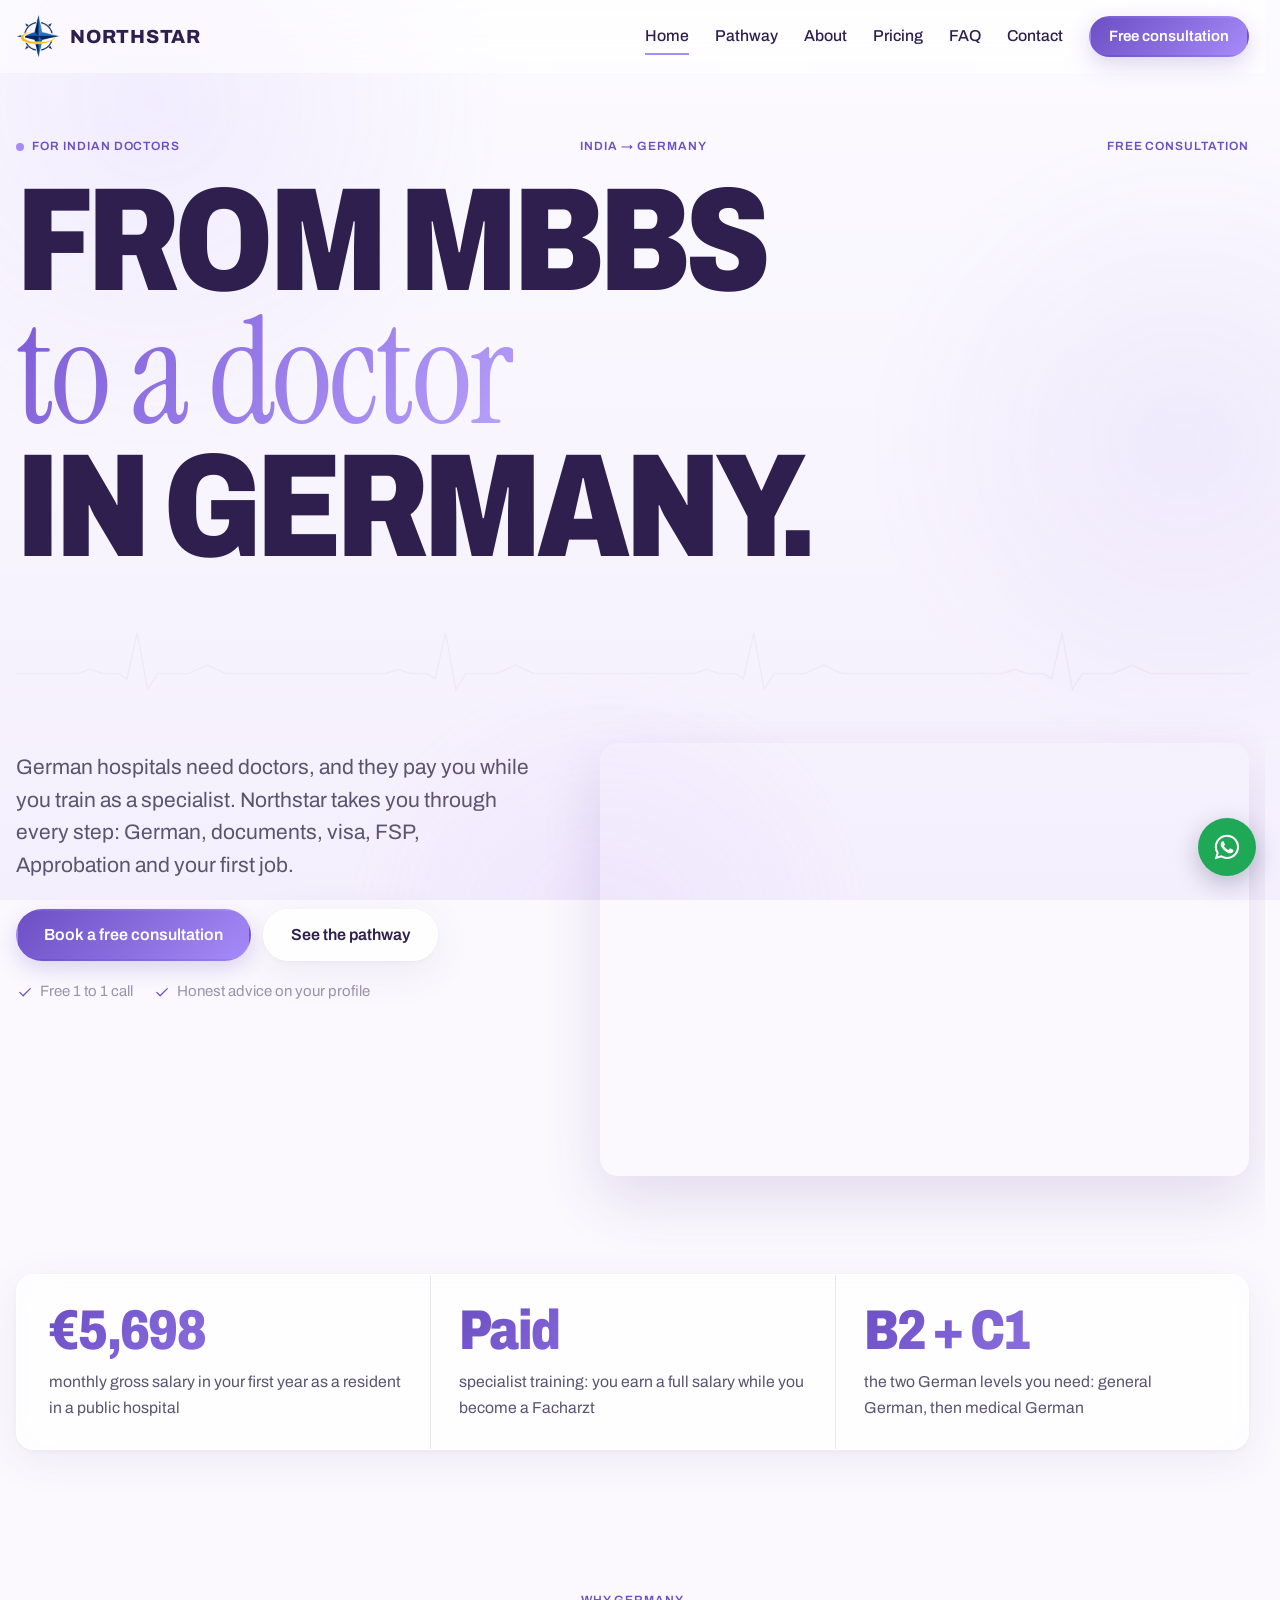
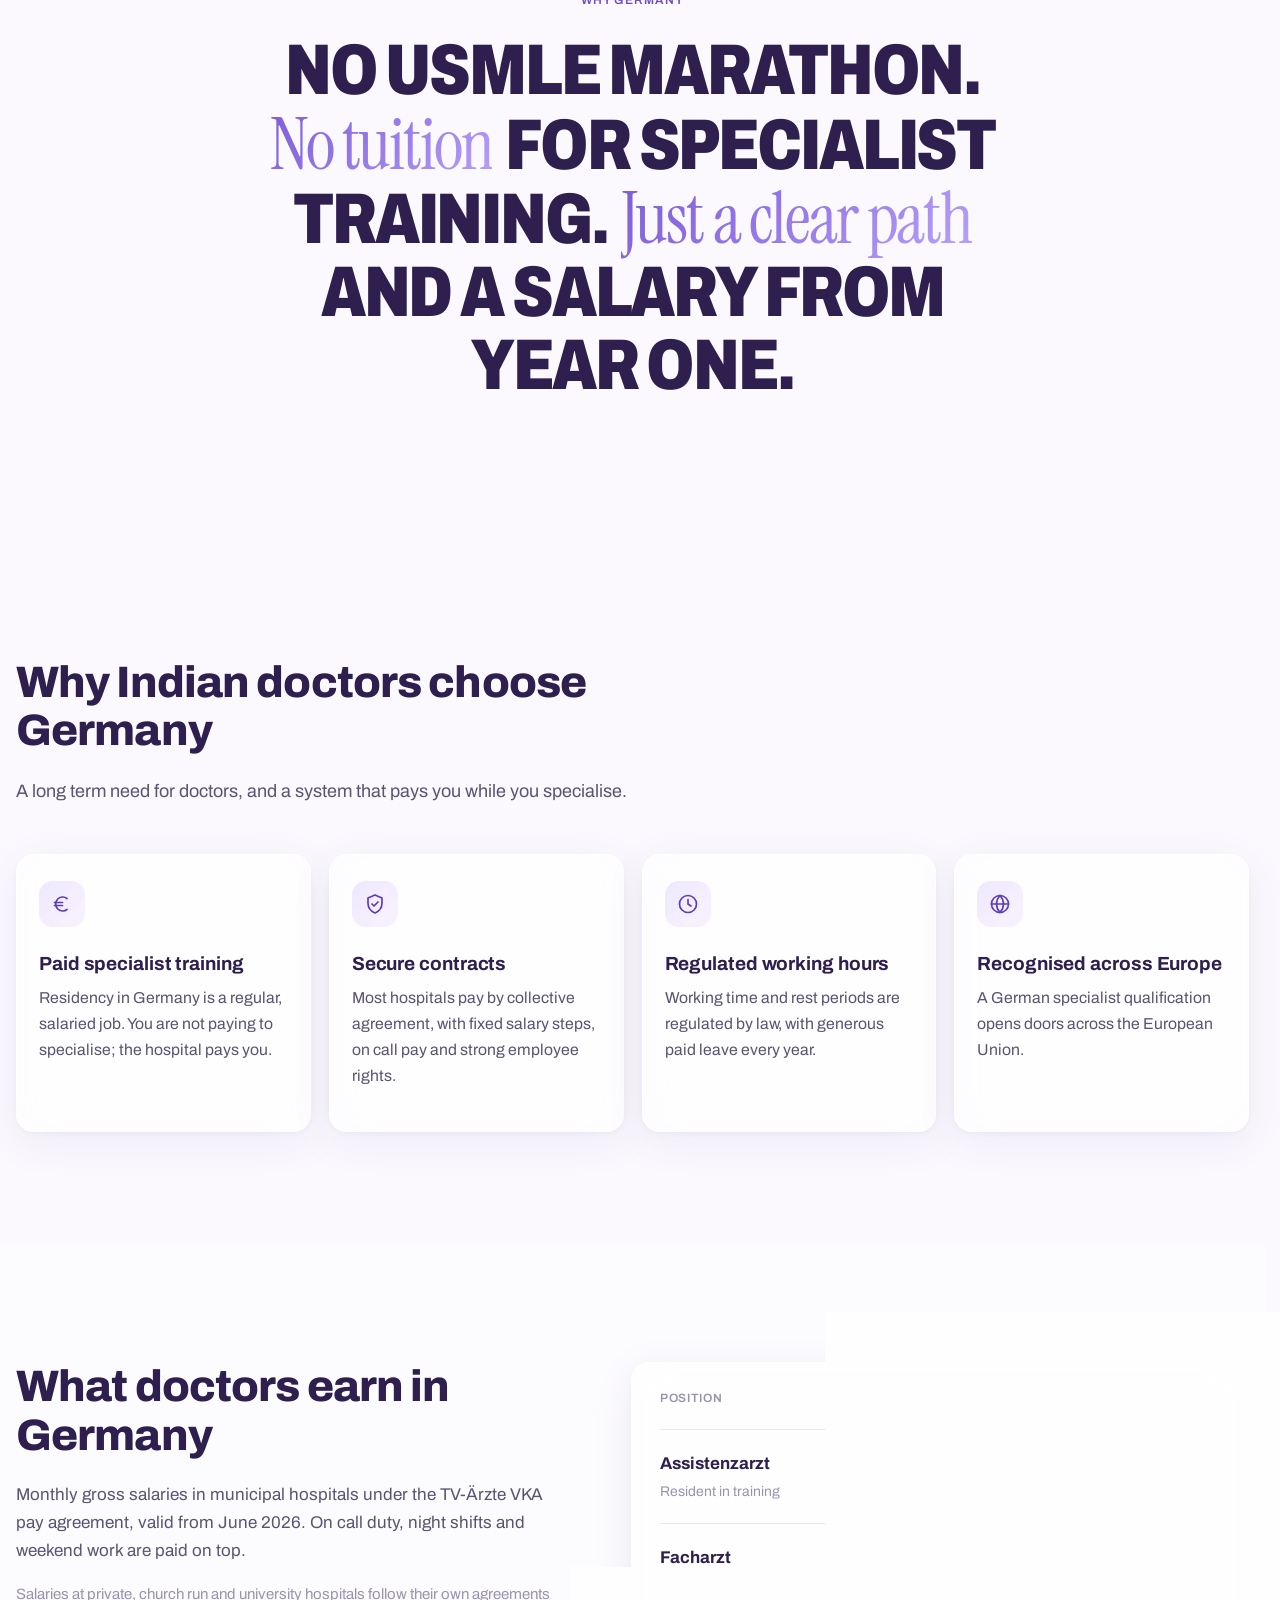
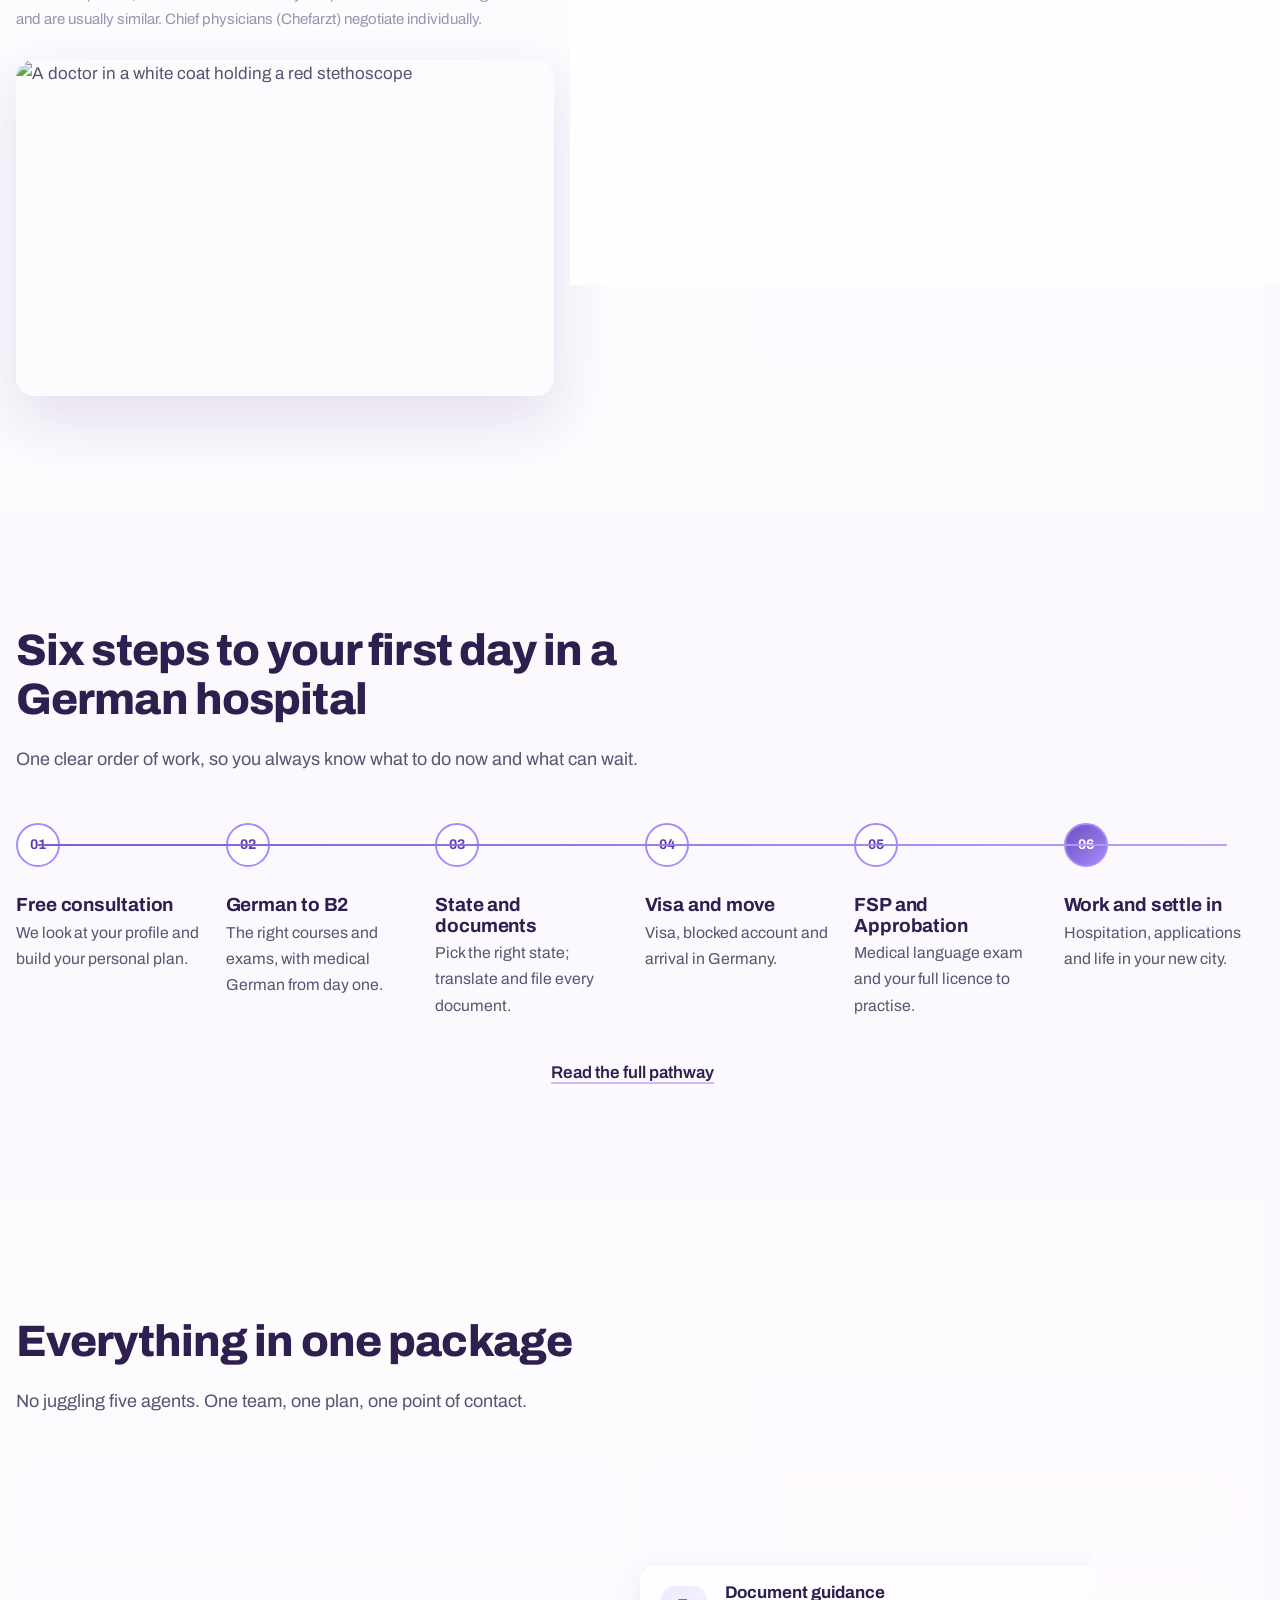
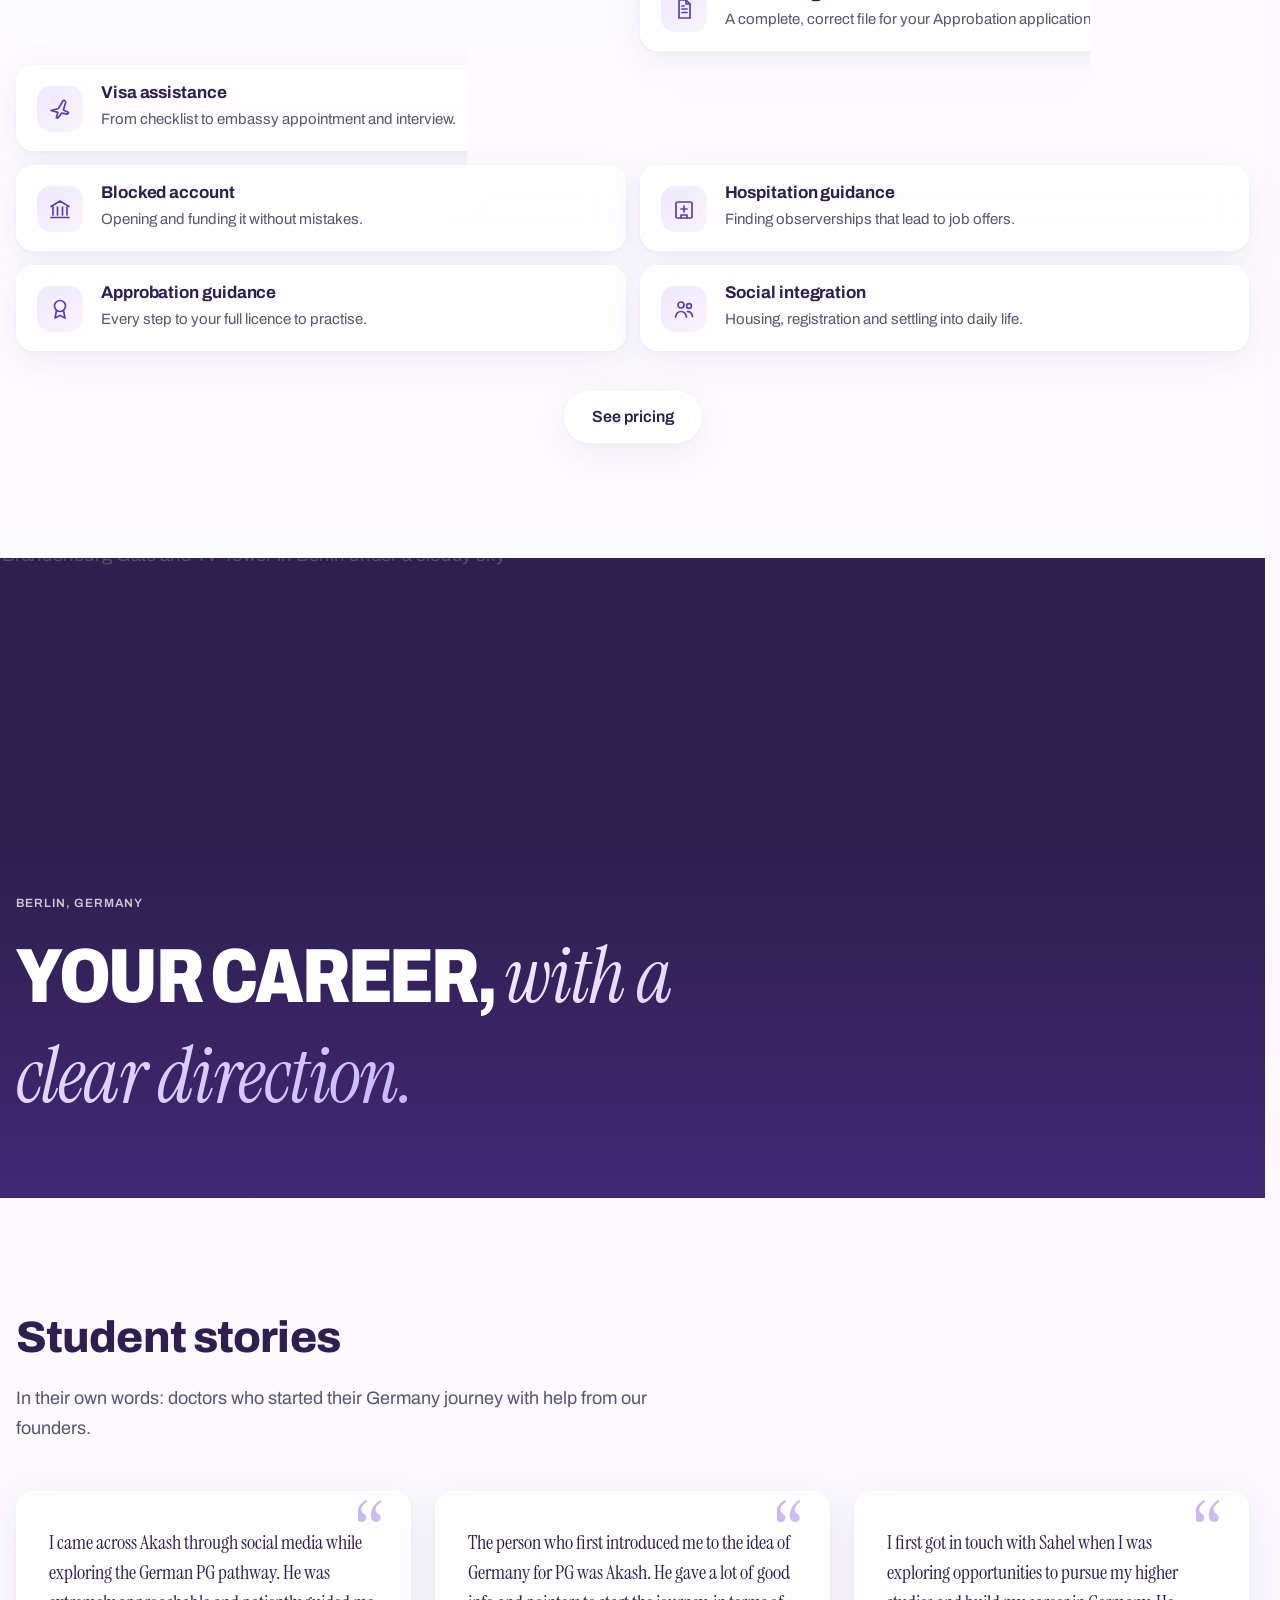
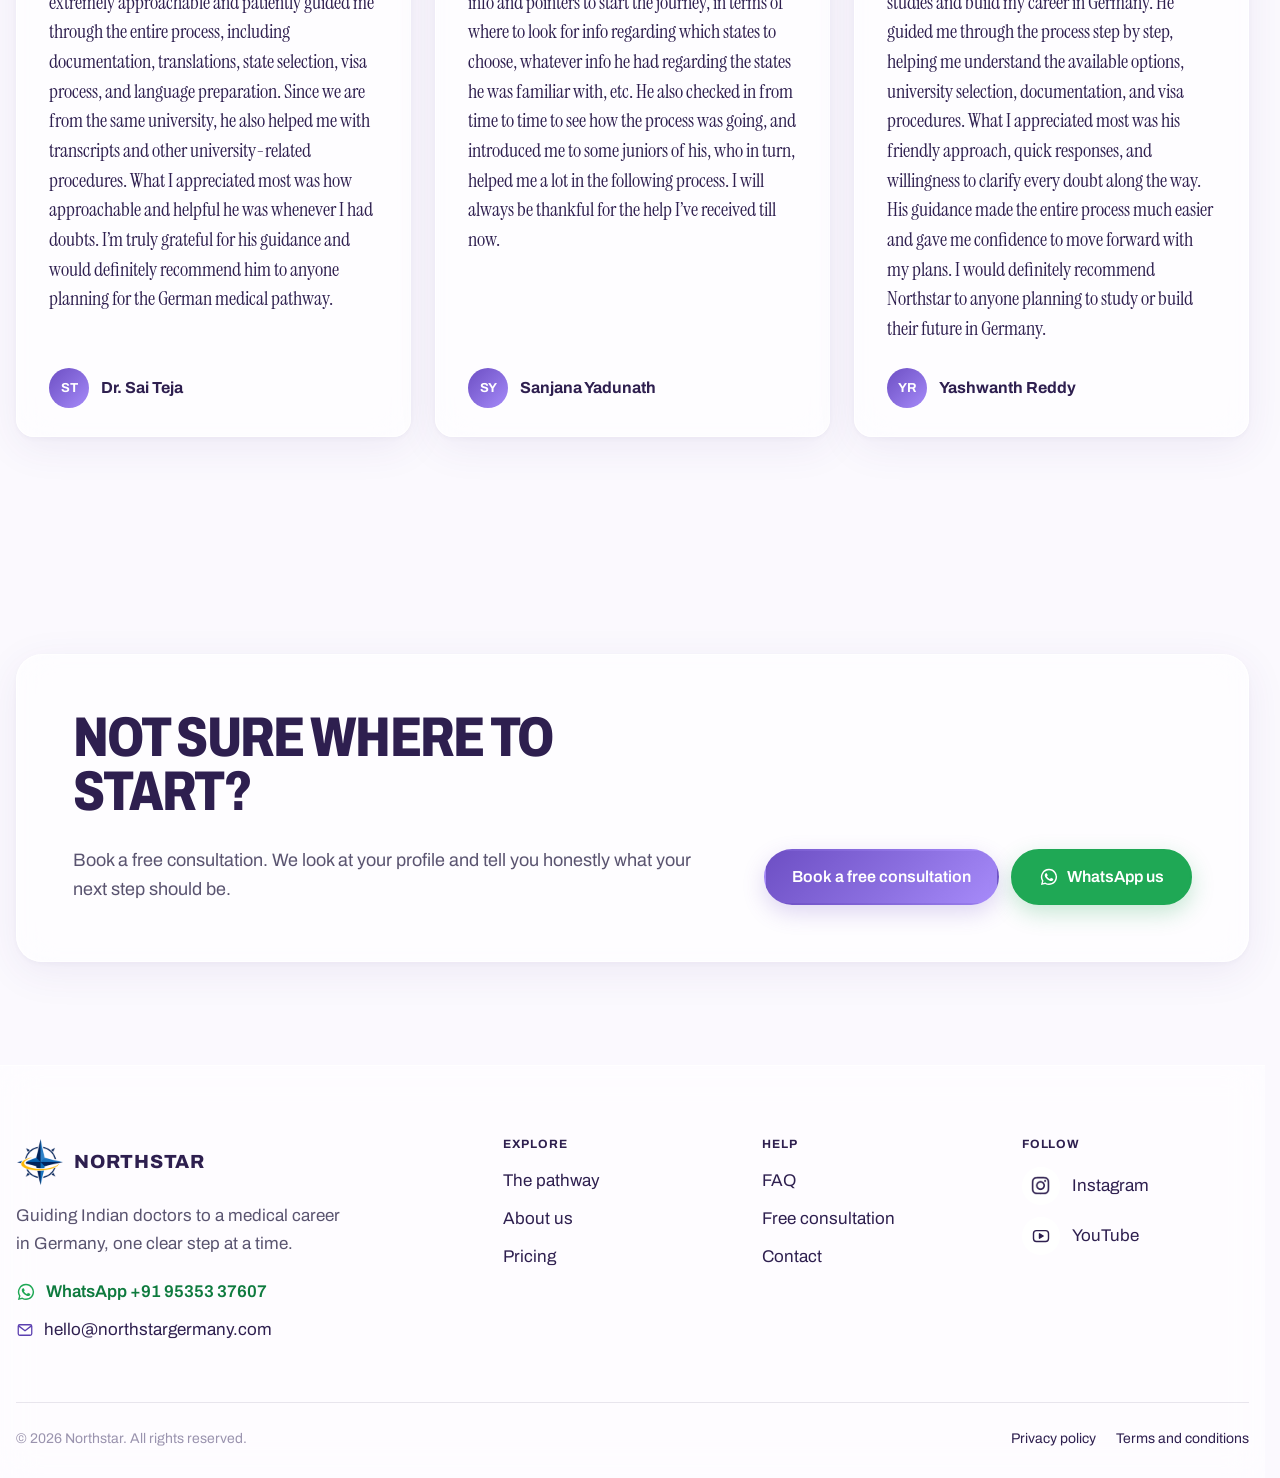
==== commit 413f6863: "Switch to a light purple colour scheme - Lavender white background, deep purple headings - Purple to" ====
--- a/index.html
+++ b/index.html
@@ -12,7 +12,7 @@
   <link rel="icon" href="assets/favicon.ico" sizes="any">
   <link rel="icon" href="assets/favicon-32.png" type="image/png" sizes="32x32">
   <link rel="apple-touch-icon" href="assets/apple-touch-icon.png">
-  <meta name="theme-color" content="#FBF8F1">
+  <meta name="theme-color" content="#FBF9FE">
   <link rel="preconnect" href="https://fonts.googleapis.com">
   <link rel="preconnect" href="https://fonts.gstatic.com" crossorigin>
   <link href="https://fonts.googleapis.com/css2?family=Archivo:wdth,wght@75..100,400..900&family=Instrument+Serif:ital@0;1&display=swap" rel="stylesheet">
@@ -50,7 +50,7 @@
     <div class="label-row"><span><span class="pulse-dot" aria-hidden="true"></span>For Indian doctors</span><span>India → Germany</span><span>Free consultation</span></div>
     <h1 class="mega hero-title"><span class="mega-bold">From MBBS</span> <span class="mega-serif">to a doctor</span> <span class="mega-bold">in Germany.</span></h1>
     <svg class="ecg" viewBox="0 0 1200 160" preserveAspectRatio="none" aria-hidden="true">
-  <defs><linearGradient id="ecgGrad" x1="0" x2="1"><stop offset="0" stop-color="#E2A400"/><stop offset="1" stop-color="#2D3A82"/></linearGradient></defs>
+  <defs><linearGradient id="ecgGrad" x1="0" x2="1"><stop offset="0" stop-color="#B9A2FC"/><stop offset="1" stop-color="#6D4FC4"/></linearGradient></defs>
   <path class="ecg-base" d="M0 100 L60 100 L72 92 L84 100 L100 100 L108 110 L118 22 L128 130 L138 100 L168 100 L186 84 L204 100 L300 100 L360 100 L372 92 L384 100 L400 100 L408 110 L418 22 L428 130 L438 100 L468 100 L486 84 L504 100 L600 100 L660 100 L672 92 L684 100 L700 100 L708 110 L718 22 L728 130 L738 100 L768 100 L786 84 L804 100 L900 100 L960 100 L972 92 L984 100 L1000 100 L1008 110 L1018 22 L1028 130 L1038 100 L1068 100 L1086 84 L1104 100 L1200 100"/>
   <path class="ecg-pulse" d="M0 100 L60 100 L72 92 L84 100 L100 100 L108 110 L118 22 L128 130 L138 100 L168 100 L186 84 L204 100 L300 100 L360 100 L372 92 L384 100 L400 100 L408 110 L418 22 L428 130 L438 100 L468 100 L486 84 L504 100 L600 100 L660 100 L672 92 L684 100 L700 100 L708 110 L718 22 L728 130 L738 100 L768 100 L786 84 L804 100 L900 100 L960 100 L972 92 L984 100 L1000 100 L1008 110 L1018 22 L1028 130 L1038 100 L1068 100 L1086 84 L1104 100 L1200 100"/>
 </svg>
--- a/css/style.css
+++ b/css/style.css
@@ -8,34 +8,34 @@
 /* Clinical glass theme: medical teal and sky blue on a very light, airy base,
    with frosted, slightly transparent cards. */
 :root {
-  /* Northstar navy and gold, taken from the logo */
-  --paper:   #FBF8F1;   /* warm ivory page background */
+  /* Light purple theme */
+  --paper:   #FBF9FE;   /* lavender white page background */
   --white:   #FFFFFF;
-  --ink:     #14254A;   /* Northstar navy: headings */
-  --text:    #4B5368;   /* body text */
-  --muted:   #9A9384;   /* captions */
-  --line:    rgba(20, 37, 74, .10);
-  --teal:    #2D3A82;   /* (name kept for compatibility) indigo navy: main colour */
-  --teal-d:  #1E2F63;   /* deep navy for text links and icons */
-  --sky:     #3A3F8F;   /* indigo: second colour */
-  --gold:    #E2A400;   /* logo gold */
-  --gold-d:  #9C7200;   /* darker gold, readable on ivory */
-  --mint:    #F6EBCB;   /* (name kept) soft gold tint */
-  --action:  #1E2F63;
-  --accent:  #9C7200;   /* icons and small highlights */
-  --tint:    #F6EBCB;   /* selected answers */
-  --star:    #E2A400;   /* highlight colour: underlines, focus, small badges */
-  --night:   #14254A;
-  --sky-2:   #F1ECDF;
+  --ink:     #2E1F4F;   /* deep purple: headings */
+  --text:    #5A5470;   /* body text */
+  --muted:   #9A93AE;   /* captions */
+  --line:    rgba(46, 31, 79, .10);
+  --teal:    #7C5CD6;   /* (name kept for compatibility) purple: main colour */
+  --teal-d:  #5B3FB0;   /* deep purple for links and icons */
+  --sky:     #A78BFA;   /* light purple: second colour */
+  --gold:    #A78BFA;   /* (name kept) highlight: light purple */
+  --gold-d:  #6D4FC4;   /* readable purple for small labels */
+  --mint:    #EFE8FF;   /* (name kept) soft lilac tint */
+  --action:  #6D4FC4;
+  --accent:  #6D4FC4;   /* icons and small highlights */
+  --tint:    #EFE8FF;   /* selected answers */
+  --star:    #A78BFA;   /* underlines, focus, small badges */
+  --night:   #2E1F4F;
+  --sky-2:   #F3EEFF;
 
   /* glass */
-  --glass:        rgba(255, 255, 255, .6);
-  --glass-strong: rgba(255, 255, 255, .8);
+  --glass:        rgba(255, 255, 255, .58);
+  --glass-strong: rgba(255, 255, 255, .78);
   --glass-edge:   rgba(255, 255, 255, .9);
   --glass-blur:   saturate(150%) blur(18px);
-  --shadow-soft:  0 10px 40px rgba(20, 37, 74, .08), 0 2px 6px rgba(20, 37, 74, .04);
-  --grad:         linear-gradient(135deg, #1E2F63 0%, #2D3A82 55%, #3A3F8F 100%);
-  --grad-gold:    linear-gradient(135deg, #B8860B 0%, #E2A400 60%, #F2C14E 100%);
+  --shadow-soft:  0 10px 40px rgba(76, 46, 140, .08), 0 2px 6px rgba(76, 46, 140, .04);
+  --grad:         linear-gradient(135deg, #6D4FC4 0%, #8B6FE0 55%, #A78BFA 100%);
+  --grad-gold:    linear-gradient(135deg, #7C5CD6 0%, #9B7FEA 55%, #B9A2FC 100%);
 
   --sans:  "Archivo", system-ui, sans-serif;
   --serif: "Instrument Serif", Georgia, serif;
@@ -119,7 +119,7 @@
 /* ---------- 5. Header and navigation ---------- */
 .site-header {
   position: sticky; top: 0; z-index: 60;
-  background: rgba(251, 248, 241, .92);
+  background: rgba(251, 249, 254, .92);
   backdrop-filter: blur(10px); -webkit-backdrop-filter: blur(10px);
   border-bottom: 1px solid transparent;
   transition: border-color .2s;
@@ -499,7 +499,7 @@
     display: flex; gap: 10px;
     position: fixed; left: 0; right: 0; bottom: 0; z-index: 55;
     padding: 10px 16px calc(10px + env(safe-area-inset-bottom));
-    background: rgba(251, 248, 241, .96); backdrop-filter: blur(10px); -webkit-backdrop-filter: blur(10px);
+    background: rgba(251, 249, 254, .96); backdrop-filter: blur(10px); -webkit-backdrop-filter: blur(10px);
     border-top: 1px solid var(--line);
   }
   .mobile-bar .btn { flex: 1; padding: 14px 12px; font-size: .9375rem; }
@@ -620,14 +620,14 @@
    26. CLINICAL GLASS THEME
    ========================================================= */
 body { background: var(--paper); }
-a { text-decoration-color: rgba(226, 164, 0, .55); }
+a { text-decoration-color: rgba(167, 139, 250, .55); }
 
 /* Animated background: three soft colour clouds drifting behind everything */
-.bg-aurora { position: fixed; inset: 0; z-index: -1; overflow: hidden; pointer-events: none; background: linear-gradient(180deg, #FCFAF5 0%, #F6F1E6 100%); }
+.bg-aurora { position: fixed; inset: 0; z-index: -1; overflow: hidden; pointer-events: none; background: linear-gradient(180deg, #FCFBFF 0%, #F4EFFD 100%); }
 .bg-aurora span { position: absolute; border-radius: 50%; opacity: .55; will-change: transform; }
-.bg-aurora span:nth-child(1) { width: 60vmax; height: 60vmax; left: -18vmax; top: -22vmax; background: radial-gradient(circle, rgba(226, 164, 0, .20), rgba(226, 164, 0, 0) 65%); animation: drift-a 26s ease-in-out infinite alternate; }
-.bg-aurora span:nth-child(2) { width: 55vmax; height: 55vmax; right: -20vmax; top: 10vh; background: radial-gradient(circle, rgba(58, 63, 143, .14), rgba(58, 63, 143, 0) 65%); animation: drift-b 32s ease-in-out infinite alternate; }
-.bg-aurora span:nth-child(3) { width: 45vmax; height: 45vmax; left: 25vw; bottom: -25vmax; background: radial-gradient(circle, rgba(242, 193, 120, .28), rgba(242, 193, 120, 0) 65%); animation: drift-c 28s ease-in-out infinite alternate; }
+.bg-aurora span:nth-child(1) { width: 60vmax; height: 60vmax; left: -18vmax; top: -22vmax; background: radial-gradient(circle, rgba(167, 139, 250, .20), rgba(167, 139, 250, 0) 65%); animation: drift-a 26s ease-in-out infinite alternate; }
+.bg-aurora span:nth-child(2) { width: 55vmax; height: 55vmax; right: -20vmax; top: 10vh; background: radial-gradient(circle, rgba(139, 111, 224, .14), rgba(139, 111, 224, 0) 65%); animation: drift-b 32s ease-in-out infinite alternate; }
+.bg-aurora span:nth-child(3) { width: 45vmax; height: 45vmax; left: 25vw; bottom: -25vmax; background: radial-gradient(circle, rgba(216, 180, 254, .28), rgba(216, 180, 254, 0) 65%); animation: drift-c 28s ease-in-out infinite alternate; }
 @keyframes drift-a { to { transform: translate(14vw, 18vh) scale(1.15); } }
 @keyframes drift-b { to { transform: translate(-16vw, 22vh) scale(.9); } }
 @keyframes drift-c { to { transform: translate(-12vw, -20vh) scale(1.2); } }
@@ -637,11 +637,11 @@
 
 /* Header, mobile bar and phone menu become frosted glass */
 .site-header { background: rgba(255, 255, 255, .55); backdrop-filter: var(--glass-blur); -webkit-backdrop-filter: var(--glass-blur); }
-.site-header.scrolled { border-bottom-color: var(--glass-edge); box-shadow: 0 6px 24px rgba(20, 37, 74, .06); }
+.site-header.scrolled { border-bottom-color: var(--glass-edge); box-shadow: 0 6px 24px rgba(76, 46, 140, .06); }
 .nav-toggle { background: var(--glass-strong); border-color: var(--glass-edge); }
 .mobile-bar { background: rgba(255, 255, 255, .7) !important; border-top-color: var(--glass-edge) !important; backdrop-filter: var(--glass-blur) !important; }
 @media (max-width: 900px) {
-  .site-nav { background: rgba(251, 248, 241, .86); backdrop-filter: var(--glass-blur); -webkit-backdrop-filter: var(--glass-blur); }
+  .site-nav { background: rgba(251, 249, 254, .86); backdrop-filter: var(--glass-blur); -webkit-backdrop-filter: var(--glass-blur); }
   .site-nav a[aria-current="page"] { color: var(--teal-d); }
 }
 
@@ -649,14 +649,14 @@
 .mega-serif, .statement-text .s, .photo-band-quote em {
   background: var(--grad-gold); -webkit-background-clip: text; background-clip: text; color: transparent;
 }
-.photo-band-quote em { background: linear-gradient(135deg, #FFE29A, #F2C14E); -webkit-background-clip: text; background-clip: text; }
+.photo-band-quote em { background: linear-gradient(135deg, #F1E9FF, #C9B6FF); -webkit-background-clip: text; background-clip: text; }
 .label, .label-row { color: var(--gold-d); }
 
 /* Buttons: teal gradient with a light sweep on hover */
 .btn, .btn-signal {
   position: relative; overflow: hidden; isolation: isolate;
   background: var(--grad); border-color: transparent; color: #fff;
-  box-shadow: 0 8px 22px rgba(30, 47, 99, .22);
+  box-shadow: 0 8px 22px rgba(109, 79, 196, .22);
 }
 .btn::after {
   content: ""; position: absolute; inset: 0; z-index: -1;
@@ -664,7 +664,7 @@
   transform: translateX(-120%); transition: transform .7s var(--ease, ease);
 }
 .btn:hover::after { transform: translateX(120%); }
-.btn:hover, .btn-signal:hover { background: var(--grad); border-color: transparent; color: #fff; box-shadow: 0 12px 30px rgba(30, 47, 99, .3); }
+.btn:hover, .btn-signal:hover { background: var(--grad); border-color: transparent; color: #fff; box-shadow: 0 12px 30px rgba(109, 79, 196, .3); }
 .btn-ghost { background: var(--glass-strong); color: var(--ink); border-color: var(--glass-edge); box-shadow: var(--shadow-soft); backdrop-filter: var(--glass-blur); }
 .btn-ghost:hover { background: #fff; color: var(--ink); border-color: #fff; }
 .btn-wa, .btn-wa:hover { background: #1FA855; border-color: #1FA855; color: #fff; box-shadow: 0 8px 22px rgba(31, 168, 85, .25); }
@@ -685,7 +685,7 @@
 .glow { position: relative; }
 .glow::before {
   content: ""; position: absolute; inset: 0; border-radius: inherit; pointer-events: none; opacity: 0;
-  background: radial-gradient(260px circle at var(--mx, 50%) var(--my, 50%), rgba(226, 164, 0, .14), transparent 60%);
+  background: radial-gradient(260px circle at var(--mx, 50%) var(--my, 50%), rgba(167, 139, 250, .14), transparent 60%);
   transition: opacity .3s;
 }
 .glow:hover::before { opacity: 1; }
@@ -702,7 +702,7 @@
 .reason, .reason + .reason { padding: 26px 22px; border-left: 1px solid var(--glass-edge); }
 .reason .icon, .service .icon, .inc-list .icon {
   width: 46px; height: 46px; padding: 11px; border-radius: 14px;
-  color: var(--teal-d); background: linear-gradient(135deg, rgba(226,164,0,.18), rgba(242,193,120,.14));
+  color: var(--teal-d); background: linear-gradient(135deg, rgba(167,139,250,.18), rgba(216,180,254,.14));
 }
 .services { gap: 14px; }
 .service { padding: 18px 20px; border-bottom: 1px solid var(--glass-edge); align-items: flex-start; }
@@ -711,15 +711,15 @@
 
 /* Quotes */
 .quote { padding: 28px; border-top: 1px solid var(--glass-edge); }
-.avatar-sm { background: var(--grad); color: #F2C14E; }
+.avatar-sm { background: var(--grad); color: #fff; }
 
 /* Six steps: the line fills with colour as it scrolls into view */
-.line::before { background: rgba(20, 37, 74, .12); }
+.line::before { background: rgba(76, 46, 140, .12); }
 .line::after { content: ""; position: absolute; left: 21px; top: 22px; width: 2px; height: 0; background: var(--grad-gold); transition: height 1.6s var(--ease, ease) .2s, width 1.6s var(--ease, ease) .2s; }
 .line.drawn::after { height: calc(100% - 44px); }
-.stop::before { background: var(--glass-strong); border-color: rgba(226, 164, 0, .5); color: var(--teal-d); backdrop-filter: var(--glass-blur); transition: background .4s, color .4s, border-color .4s; }
+.stop::before { background: var(--glass-strong); border-color: rgba(167, 139, 250, .5); color: var(--teal-d); backdrop-filter: var(--glass-blur); transition: background .4s, color .4s, border-color .4s; }
 .line.drawn .stop::before { border-color: var(--gold); }
-.stop:last-child::before { background: var(--grad-gold); border-color: transparent; color: var(--ink); }
+.stop:last-child::before { background: var(--grad); border-color: transparent; color: #fff; }
 @media (min-width: 980px) {
   .line::after { left: 22px; top: 21px; height: 2px; width: 0; }
   .line.drawn::after { height: 2px; width: calc(100% - 44px); }
@@ -755,13 +755,13 @@
 .faq-nav a:hover { background: var(--glass-strong); }
 
 /* Forms */
-.form input, .form select, .form textarea { background: rgba(255, 255, 255, .7); border-color: rgba(20, 37, 74, .12); }
-.form input:focus, .form textarea:focus { border-color: var(--gold); box-shadow: 0 0 0 4px rgba(226, 164, 0, .18); }
-.choice { background: rgba(255, 255, 255, .65); border-color: rgba(20, 37, 74, .12); }
+.form input, .form select, .form textarea { background: rgba(255, 255, 255, .7); border-color: rgba(76, 46, 140, .12); }
+.form input:focus, .form textarea:focus { border-color: var(--gold); box-shadow: 0 0 0 4px rgba(167, 139, 250, .18); }
+.choice { background: rgba(255, 255, 255, .65); border-color: rgba(76, 46, 140, .12); }
 .choice:has(input:checked) { border-color: var(--teal-d); background: var(--mint); }
 .choice:has(input:checked) .key { background: var(--grad); border-color: transparent; color: #fff; }
 .next-steps li > span { background: var(--grad); }
-.check-row { background: rgba(255, 255, 255, .7); border-color: rgba(20, 37, 74, .1); }
+.check-row { background: rgba(255, 255, 255, .7); border-color: rgba(76, 46, 140, .1); }
 .check-row:has(input:checked) { border-color: var(--teal-d); background: var(--mint); }
 .meter span { background: var(--grad-gold); }
 
@@ -782,14 +782,14 @@
 .footer-wa, .site-footer a.footer-wa { color: #0E7A3E; }
 .footer-wa .wa-icon { color: #1FA855; }
 .social-icon { background: var(--glass-strong); border-color: var(--glass-edge); color: var(--ink); }
-.site-footer a.social:hover .social-icon { background: var(--grad-gold); border-color: transparent; color: var(--ink); }
+.site-footer a.social:hover .social-icon { background: var(--grad); border-color: transparent; color: #fff; }
 
 /* Photos: rounded, soft teal tone, gentle zoom on hover */
-.hero-photo, .wide-photo, .salary-photo { border-radius: var(--r); overflow: hidden; box-shadow: 0 24px 60px rgba(20, 37, 74, .14); }
+.hero-photo, .wide-photo, .salary-photo { border-radius: var(--r); overflow: hidden; box-shadow: 0 24px 60px rgba(76, 46, 140, .14); }
 .hero-photo img, .salary-photo img { filter: saturate(.9) contrast(1.02); }
 .photo-band { background: var(--night); }
 .photo-band > img { opacity: .92; }
-.photo-band::after { background: linear-gradient(180deg, rgba(20, 37, 74, 0) 45%, rgba(20, 37, 74, .62)); }
+.photo-band::after { background: linear-gradient(180deg, rgba(76, 46, 140, 0) 45%, rgba(76, 46, 140, .62)); }
 .salary-photo img, .wide-photo img { transition: transform 1.2s var(--ease, ease); }
 .salary-photo:hover img { transform: scale(1.04); }
 
@@ -797,15 +797,15 @@
 .hero { position: relative; }
 /* Heartbeat line: its own thin strip under the headline, never behind the letters */
 .ecg { display: block; position: static; width: 100%; height: clamp(44px, 7vw, 84px); margin: clamp(-4px, -0.5vw, 0px) 0 clamp(8px, 1.5vw, 18px); pointer-events: none; opacity: .7; }
-.ecg .ecg-base { fill: none; stroke: rgba(20, 37, 74, .06); stroke-width: 1.5; vector-effect: non-scaling-stroke; }
+.ecg .ecg-base { fill: none; stroke: rgba(76, 46, 140, .06); stroke-width: 1.5; vector-effect: non-scaling-stroke; }
 .ecg .ecg-pulse {
   fill: none; stroke: url(#ecgGrad); stroke-width: 2.5; stroke-linecap: round; stroke-linejoin: round; vector-effect: non-scaling-stroke;
-  stroke-dasharray: 260 2400; stroke-dashoffset: 260; opacity: .55; filter: drop-shadow(0 0 4px rgba(226, 164, 0, .35));
+  stroke-dasharray: 260 2400; stroke-dashoffset: 260; opacity: .55; filter: drop-shadow(0 0 4px rgba(167, 139, 250, .35));
   animation: ecg-run 3.6s linear infinite;
 }
 @keyframes ecg-run { to { stroke-dashoffset: -2400; } }
-.pulse-dot { display: inline-block; width: 8px; height: 8px; border-radius: 50%; background: var(--gold); margin-right: 8px; box-shadow: 0 0 0 0 rgba(226, 164, 0, .5); animation: pulse 1.8s ease-out infinite; vertical-align: middle; }
-@keyframes pulse { 70% { box-shadow: 0 0 0 10px rgba(226, 164, 0, 0); } 100% { box-shadow: 0 0 0 0 rgba(226, 164, 0, 0); } }
+.pulse-dot { display: inline-block; width: 8px; height: 8px; border-radius: 50%; background: var(--gold); margin-right: 8px; box-shadow: 0 0 0 0 rgba(167, 139, 250, .5); animation: pulse 1.8s ease-out infinite; vertical-align: middle; }
+@keyframes pulse { 70% { box-shadow: 0 0 0 10px rgba(167, 139, 250, 0); } 100% { box-shadow: 0 0 0 0 rgba(167, 139, 250, 0); } }
 
 /* Reveal with a soft blur, so sections arrive like they come into focus */
 .reveal { filter: blur(6px); }
@@ -814,7 +814,7 @@
 /* Card tilt on desktop (angles set by script) */
 @media (hover: hover) and (pointer: fine) {
   .tilt { transform: perspective(900px) rotateX(var(--rx, 0deg)) rotateY(var(--ry, 0deg)) translateY(var(--lift, 0)); transition: transform .35s var(--ease, ease), box-shadow .35s; }
-  .tilt:hover { --lift: -4px; box-shadow: 0 18px 50px rgba(20, 37, 74, .14); }
+  .tilt:hover { --lift: -4px; box-shadow: 0 18px 50px rgba(76, 46, 140, .14); }
 }
 
 @media (max-width: 760px) {
@@ -852,14 +852,14 @@
 .person { display: flex; flex-direction: column; align-items: center; text-align: center; padding: 0 0 32px; overflow: hidden; }
 .person::after {
   content: ""; position: absolute; left: 0; right: 0; top: 0; height: 150px; z-index: 0;
-  background: linear-gradient(135deg, #F3E4BF 0%, #E9E6F3 55%, #F7EEDB 100%);
+  background: linear-gradient(135deg, #E6DAFF 0%, #F3EEFF 55%, #E0D2FB 100%);
 }
 .person-photo {
   position: relative; z-index: 1; display: block;
   width: clamp(200px, 22vw, 260px); height: clamp(200px, 22vw, 260px);
   margin-top: 36px; border-radius: 50%; overflow: hidden;
   padding: 0; border: 10px solid #fff; background: #fff;
-  box-shadow: 0 20px 50px rgba(20, 37, 74, .16);
+  box-shadow: 0 20px 50px rgba(76, 46, 140, .16);
 }
 .person-photo img { width: 100%; height: 100%; border-radius: 50%; object-fit: cover; object-position: 50% 30%; border: 0; transition: transform .8s var(--ease, ease); }
 .person:hover .person-photo img { transform: scale(1.04); }
@@ -883,13 +883,13 @@
 .page-hero-bg::after {
   content: ""; position: absolute; inset: 0;
   background:
-    linear-gradient(90deg, rgba(251, 248, 241, .96) 0%, rgba(251, 248, 241, .88) 38%, rgba(251, 248, 241, .45) 70%, rgba(251, 248, 241, .2) 100%),
-    linear-gradient(180deg, rgba(251, 248, 241, 0) 70%, rgba(251, 248, 241, 1) 100%);
+    linear-gradient(90deg, rgba(251, 249, 254, .96) 0%, rgba(251, 249, 254, .88) 38%, rgba(251, 249, 254, .45) 70%, rgba(251, 249, 254, .2) 100%),
+    linear-gradient(180deg, rgba(251, 249, 254, 0) 70%, rgba(251, 249, 254, 1) 100%);
 }
 @keyframes slow-zoom { from { transform: scale(1.02); } to { transform: scale(1.12); } }
 @media (max-width: 760px) {
   .page-hero.has-bg { min-height: 0; }
-  .page-hero-bg::after { background: linear-gradient(180deg, rgba(251, 248, 241, .78) 0%, rgba(251, 248, 241, .9) 55%, rgba(251, 248, 241, 1) 100%); }
+  .page-hero-bg::after { background: linear-gradient(180deg, rgba(251, 249, 254, .78) 0%, rgba(251, 249, 254, .9) 55%, rgba(251, 249, 254, 1) 100%); }
 }
 @media (prefers-reduced-motion: reduce) { .page-hero-bg img { animation: none; } }
 
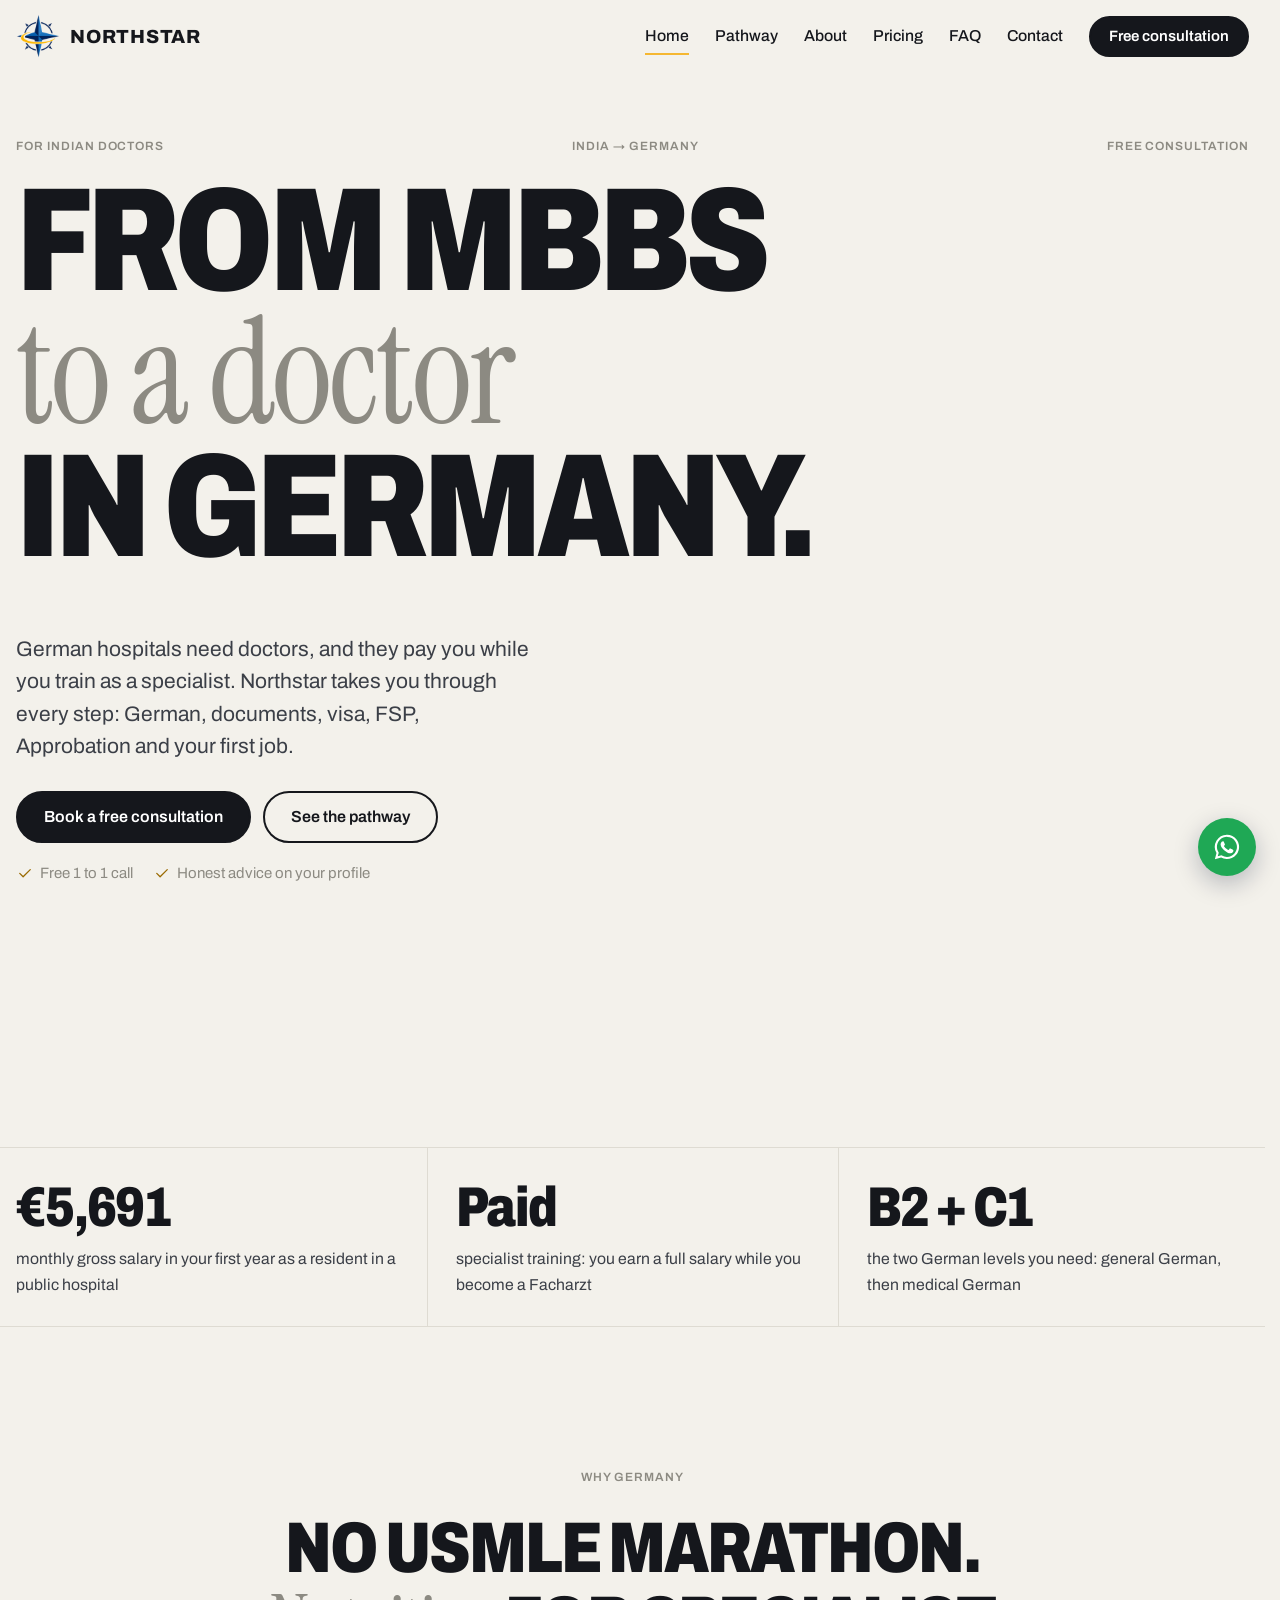
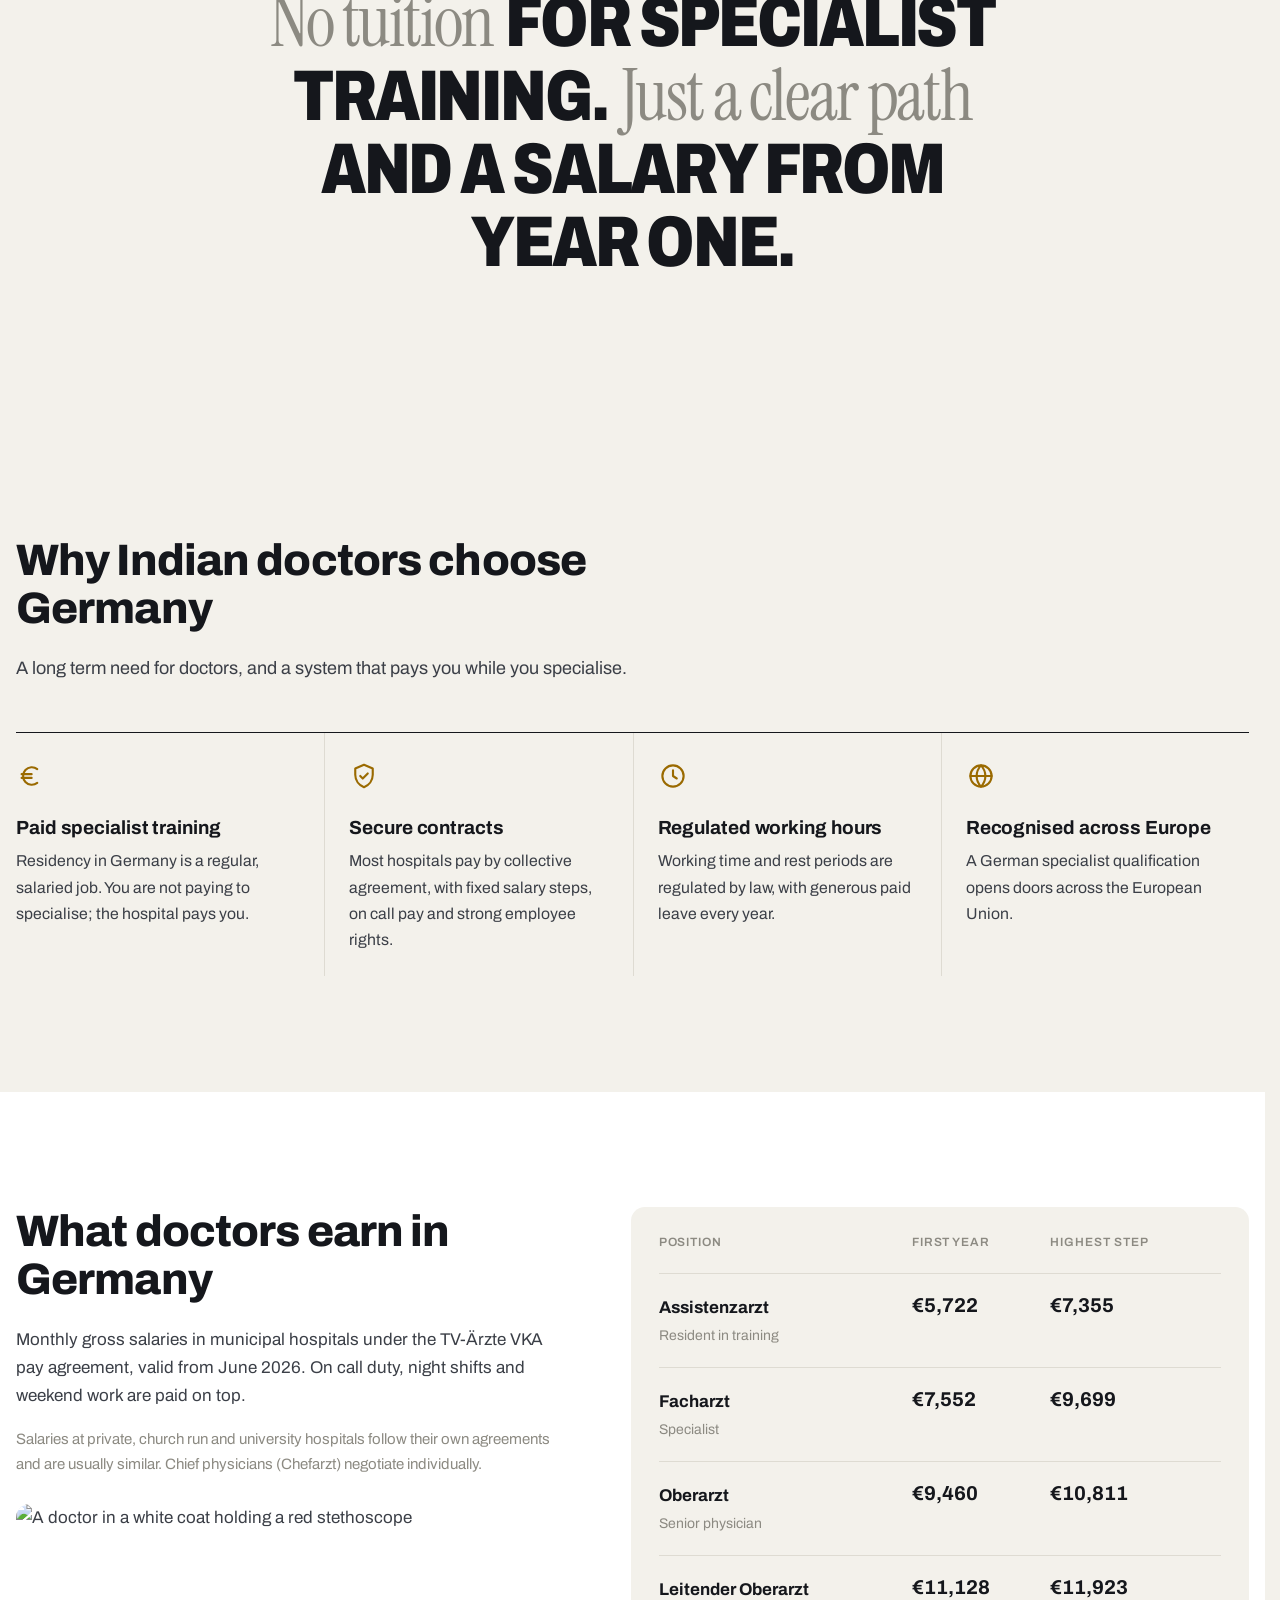
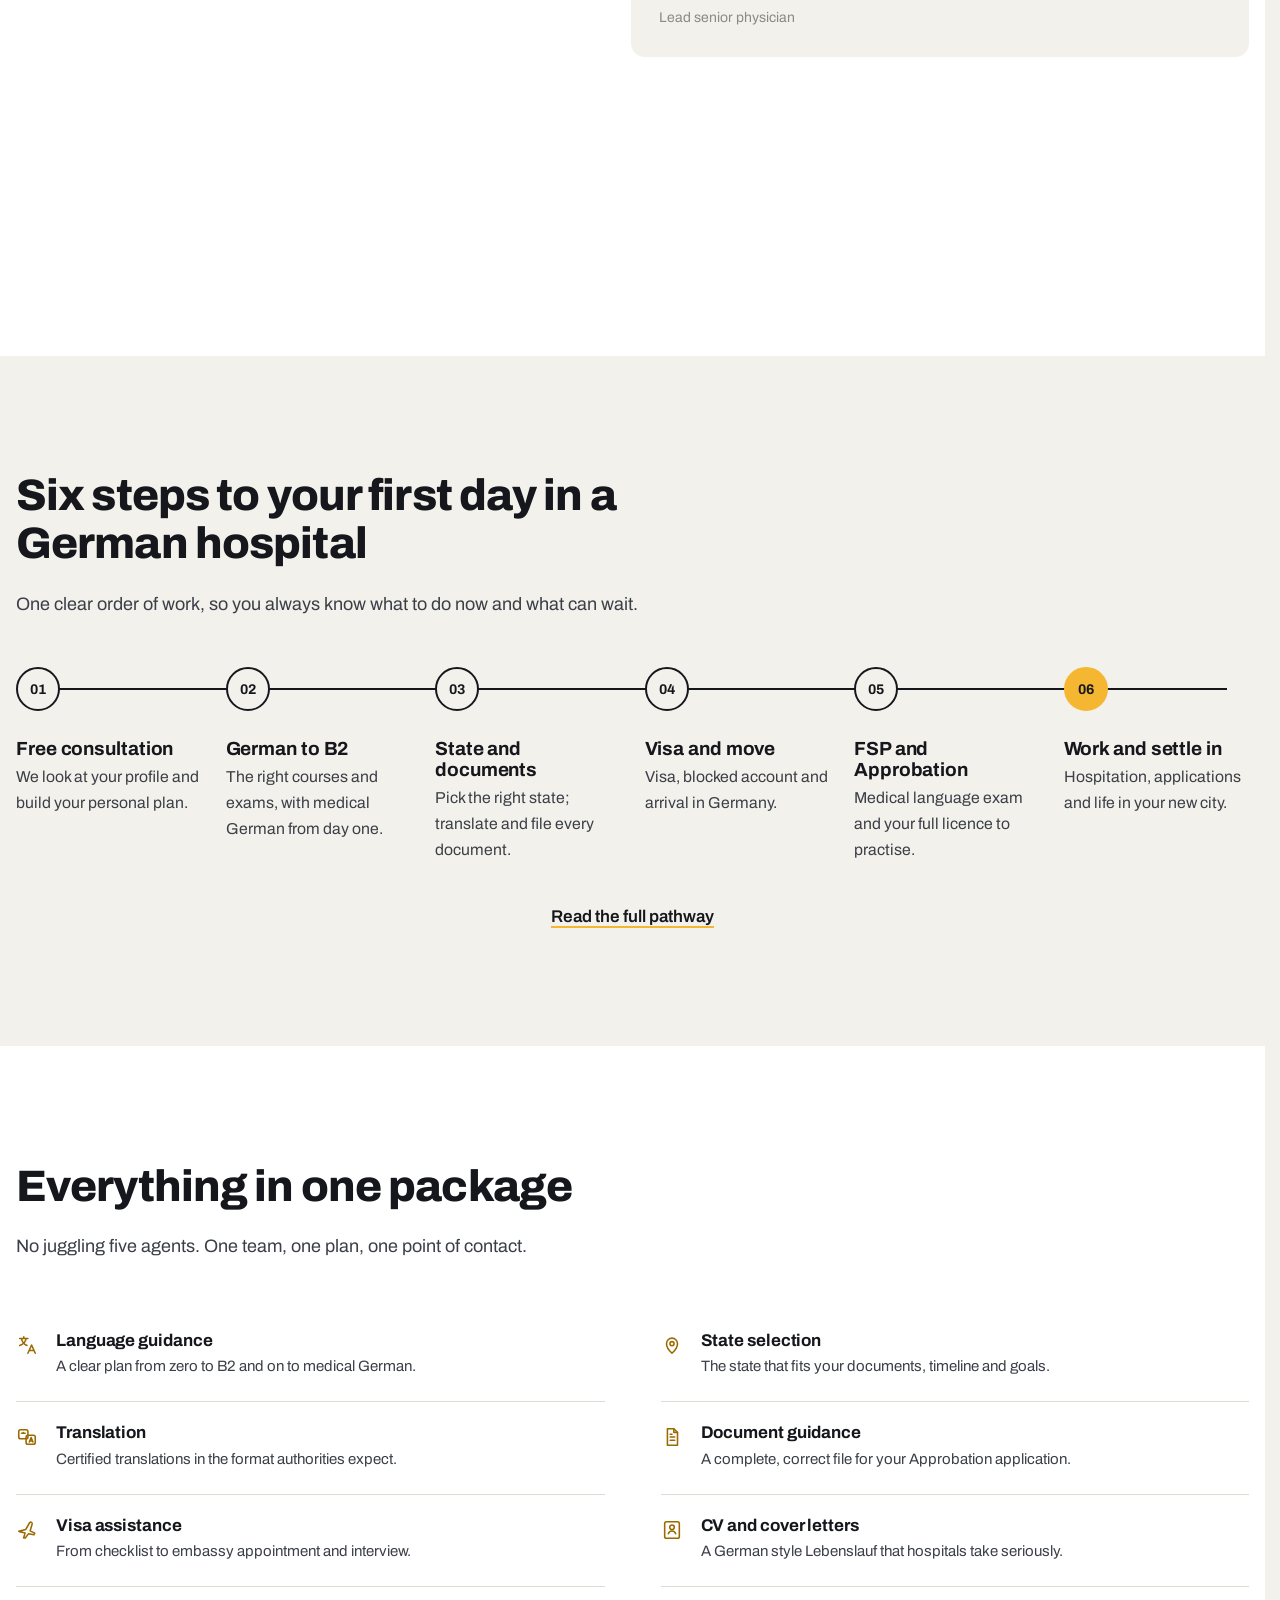
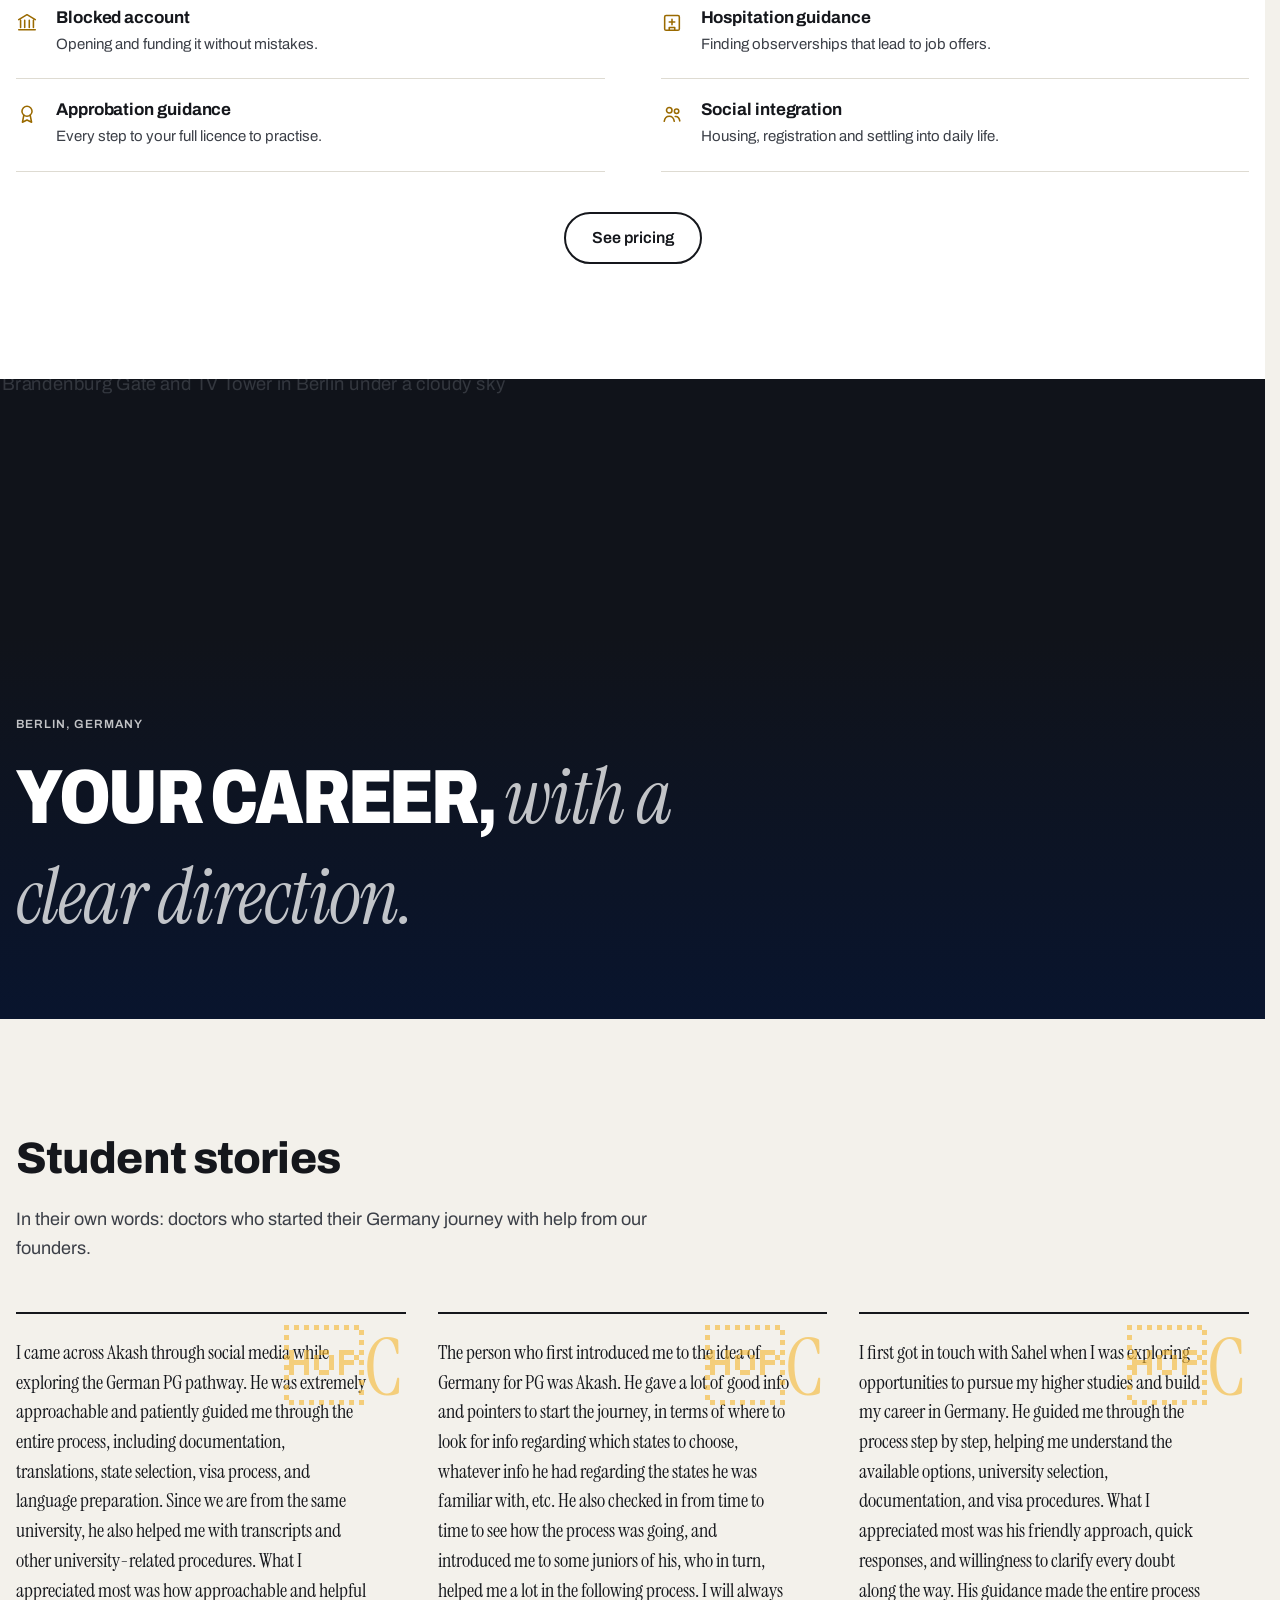
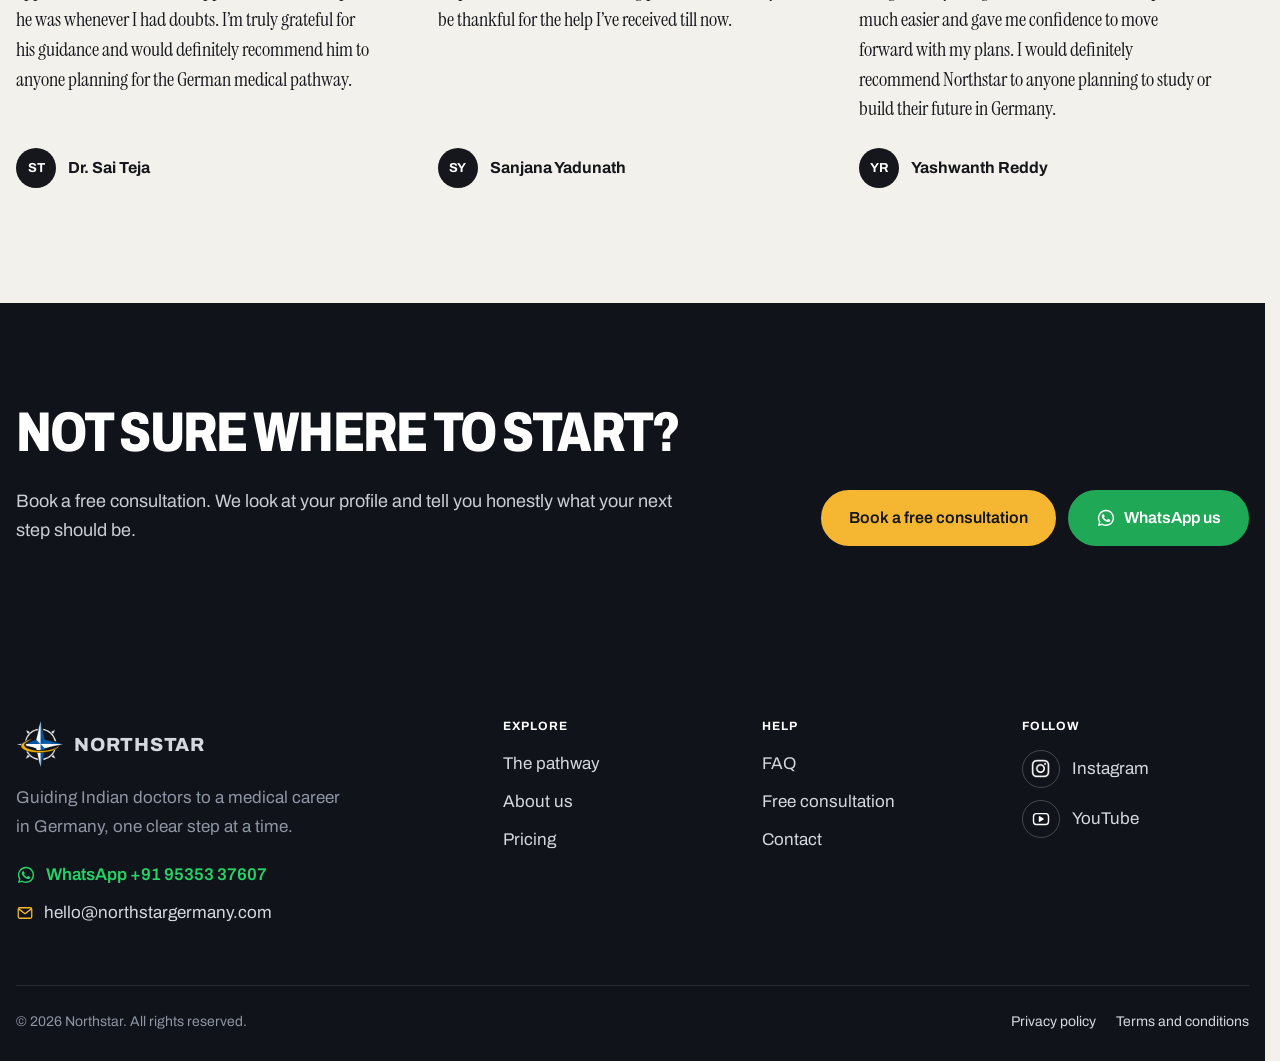
==== commit 43a3d37b: "Return to the original design - Beige paper background, near black headlines and buttons, gold accen" ====
--- a/index.html
+++ b/index.html
@@ -12,14 +12,12 @@
   <link rel="icon" href="assets/favicon.ico" sizes="any">
   <link rel="icon" href="assets/favicon-32.png" type="image/png" sizes="32x32">
   <link rel="apple-touch-icon" href="assets/apple-touch-icon.png">
-  <meta name="theme-color" content="#FBF9FE">
+  <meta name="theme-color" content="#F3F1EB">
   <link rel="preconnect" href="https://fonts.googleapis.com">
   <link rel="preconnect" href="https://fonts.gstatic.com" crossorigin>
   <link href="https://fonts.googleapis.com/css2?family=Archivo:wdth,wght@75..100,400..900&family=Instrument+Serif:ital@0;1&display=swap" rel="stylesheet">
   <link rel="stylesheet" href="css/style.css">
 </head><body>
-<div class="bg-aurora" aria-hidden="true"><span></span><span></span><span></span></div>
-<div class="scroll-progress" aria-hidden="true"></div>
 <a class="skip-link" href="#main">Skip to content</a>
 
 <header class="site-header">
@@ -47,13 +45,8 @@
 
 <section class="hero">
   <div class="container">
-    <div class="label-row"><span><span class="pulse-dot" aria-hidden="true"></span>For Indian doctors</span><span>India → Germany</span><span>Free consultation</span></div>
+    <div class="label-row"><span>For Indian doctors</span><span>India → Germany</span><span>Free consultation</span></div>
     <h1 class="mega hero-title"><span class="mega-bold">From MBBS</span> <span class="mega-serif">to a doctor</span> <span class="mega-bold">in Germany.</span></h1>
-    <svg class="ecg" viewBox="0 0 1200 160" preserveAspectRatio="none" aria-hidden="true">
-  <defs><linearGradient id="ecgGrad" x1="0" x2="1"><stop offset="0" stop-color="#B9A2FC"/><stop offset="1" stop-color="#6D4FC4"/></linearGradient></defs>
-  <path class="ecg-base" d="M0 100 L60 100 L72 92 L84 100 L100 100 L108 110 L118 22 L128 130 L138 100 L168 100 L186 84 L204 100 L300 100 L360 100 L372 92 L384 100 L400 100 L408 110 L418 22 L428 130 L438 100 L468 100 L486 84 L504 100 L600 100 L660 100 L672 92 L684 100 L700 100 L708 110 L718 22 L728 130 L738 100 L768 100 L786 84 L804 100 L900 100 L960 100 L972 92 L984 100 L1000 100 L1008 110 L1018 22 L1028 130 L1038 100 L1068 100 L1086 84 L1104 100 L1200 100"/>
-  <path class="ecg-pulse" d="M0 100 L60 100 L72 92 L84 100 L100 100 L108 110 L118 22 L128 130 L138 100 L168 100 L186 84 L204 100 L300 100 L360 100 L372 92 L384 100 L400 100 L408 110 L418 22 L428 130 L438 100 L468 100 L486 84 L504 100 L600 100 L660 100 L672 92 L684 100 L700 100 L708 110 L718 22 L728 130 L738 100 L768 100 L786 84 L804 100 L900 100 L960 100 L972 92 L984 100 L1000 100 L1008 110 L1018 22 L1028 130 L1038 100 L1068 100 L1086 84 L1104 100 L1200 100"/>
-</svg>
     <div class="hero-grid">
       <div class="hero-copy">
         <p class="lead">German hospitals need doctors, and they pay you while you train as a specialist. Northstar takes you through every step: German, documents, visa, FSP, Approbation and your first job.</p>
@@ -196,7 +189,7 @@
 <footer class="site-footer">
   <div class="container footer-grid">
     <div class="footer-brand">
-      <a href="index.html" class="logo"><img src="assets/logo-mark-128.png" alt="" width="48" height="48"><span>Northstar</span></a>
+      <a href="index.html" class="logo logo-light"><img src="assets/logo-mark-light.png" alt="" width="48" height="48"><span>Northstar</span></a>
       <p>Guiding Indian doctors to a medical career in Germany, one clear step at a time.</p>
       <a class="footer-contact footer-wa" href="https://wa.me/919535337607"><svg viewBox="0 0 24 24" aria-hidden="true" class="wa-icon"><path fill="currentColor" d="M12 2.2a9.7 9.7 0 0 0-8.4 14.6L2.3 21.7l5-1.3A9.7 9.7 0 1 0 12 2.2zm0 17.7a8 8 0 0 1-4.1-1.1l-.3-.2-3 .8.8-2.9-.2-.3A8 8 0 1 1 12 19.9zm4.4-6c-.2-.1-1.4-.7-1.7-.8s-.4-.1-.5.1-.6.8-.8 1-.3.2-.5.1a6.6 6.6 0 0 1-3.3-2.9c-.2-.4.2-.4.7-1.3.1-.2 0-.3 0-.4l-.8-1.8c-.2-.5-.4-.4-.5-.4h-.5a.9.9 0 0 0-.7.3 2.8 2.8 0 0 0-.9 2.1 4.9 4.9 0 0 0 1 2.6 11.2 11.2 0 0 0 4.3 3.8c1.6.7 2.2.7 3 .6a2.6 2.6 0 0 0 1.7-1.2 2.1 2.1 0 0 0 .2-1.2c-.1-.1-.3-.2-.5-.3z"/></svg> WhatsApp +91 95353 37607</a>
       <a class="footer-contact" href="mailto:hello@northstargermany.com"><svg class="icon" viewBox="0 0 24 24" fill="none" stroke="currentColor" stroke-width="1.7" stroke-linecap="round" stroke-linejoin="round" aria-hidden="true"><rect x="3" y="5" width="18" height="14" rx="2"/><path d="M3.5 6.5L12 13l8.5-6.5"/></svg> hello@northstargermany.com</a>
--- a/css/style.css
+++ b/css/style.css
@@ -5,43 +5,24 @@
    ========================================================= */
 
 /* ---------- 1. Design tokens: change colours and fonts here ---------- */
-/* Clinical glass theme: medical teal and sky blue on a very light, airy base,
-   with frosted, slightly transparent cards. */
 :root {
-  /* Light purple theme */
-  --paper:   #FBF9FE;   /* lavender white page background */
+  --paper:   #F3F1EB;   /* page background */
   --white:   #FFFFFF;
-  --ink:     #2E1F4F;   /* deep purple: headings */
-  --text:    #5A5470;   /* body text */
-  --muted:   #9A93AE;   /* captions */
-  --line:    rgba(46, 31, 79, .10);
-  --teal:    #7C5CD6;   /* (name kept for compatibility) purple: main colour */
-  --teal-d:  #5B3FB0;   /* deep purple for links and icons */
-  --sky:     #A78BFA;   /* light purple: second colour */
-  --gold:    #A78BFA;   /* (name kept) highlight: light purple */
-  --gold-d:  #6D4FC4;   /* readable purple for small labels */
-  --mint:    #EFE8FF;   /* (name kept) soft lilac tint */
-  --action:  #6D4FC4;
-  --accent:  #6D4FC4;   /* icons and small highlights */
-  --tint:    #EFE8FF;   /* selected answers */
-  --star:    #A78BFA;   /* underlines, focus, small badges */
-  --night:   #2E1F4F;
-  --sky-2:   #F3EEFF;
-
-  /* glass */
-  --glass:        rgba(255, 255, 255, .58);
-  --glass-strong: rgba(255, 255, 255, .78);
-  --glass-edge:   rgba(255, 255, 255, .9);
-  --glass-blur:   saturate(150%) blur(18px);
-  --shadow-soft:  0 10px 40px rgba(76, 46, 140, .08), 0 2px 6px rgba(76, 46, 140, .04);
-  --grad:         linear-gradient(135deg, #6D4FC4 0%, #8B6FE0 55%, #A78BFA 100%);
-  --grad-gold:    linear-gradient(135deg, #7C5CD6 0%, #9B7FEA 55%, #B9A2FC 100%);
+  --ink:     #15171C;   /* headings and main text */
+  --text:    #3B3F47;   /* body text */
+  --muted:   #8C8A82;   /* faded serif words, captions */
+  --line:    #DEDBD2;   /* borders */
+  --action:  #15171C;   /* main buttons: ink black */
+  --accent:  #9A6A00;   /* deep gold for icons and small highlights (readable on paper) */
+  --tint:    #F7EBCB;   /* soft gold background for selected answers */
+  --star:    #F5B731;   /* the north star, used sparingly */
+  --night:   #10131A;   /* dark sections */
 
   --sans:  "Archivo", system-ui, sans-serif;
   --serif: "Instrument Serif", Georgia, serif;
 
   --max: 1240px;
-  --r: 18px;
+  --r: 14px;
 }
 
 /* ---------- 2. Base ---------- */
@@ -119,7 +100,7 @@
 /* ---------- 5. Header and navigation ---------- */
 .site-header {
   position: sticky; top: 0; z-index: 60;
-  background: rgba(251, 249, 254, .92);
+  background: rgba(243, 241, 235, .9);
   backdrop-filter: blur(10px); -webkit-backdrop-filter: blur(10px);
   border-bottom: 1px solid transparent;
   transition: border-color .2s;
@@ -411,7 +392,7 @@
 :root { --wa: #25D366; --wa-d: #1FA855; }
 .footer-wa, .site-footer a.footer-wa { color: var(--wa); font-weight: 600; }
 .footer-wa .wa-icon { width: 20px; height: 20px; color: var(--wa); }
-.site-footer a.footer-wa:hover { color: #178a45; }
+.site-footer a.footer-wa:hover { color: #5BE38C; }
 .contact-wa strong, .contact-wa span { color: #0E7A3E; }  /* darker green so the text stays readable on white */
 .footer-bottom { display: flex; justify-content: space-between; flex-wrap: wrap; gap: 12px; border-top: 1px solid #262B36; margin-top: 48px; padding-top: 24px; font-size: .875rem; }
 .footer-bottom p { margin: 0; }
@@ -499,7 +480,7 @@
     display: flex; gap: 10px;
     position: fixed; left: 0; right: 0; bottom: 0; z-index: 55;
     padding: 10px 16px calc(10px + env(safe-area-inset-bottom));
-    background: rgba(251, 249, 254, .96); backdrop-filter: blur(10px); -webkit-backdrop-filter: blur(10px);
+    background: rgba(243, 241, 235, .96); backdrop-filter: blur(10px); -webkit-backdrop-filter: blur(10px);
     border-top: 1px solid var(--line);
   }
   .mobile-bar .btn { flex: 1; padding: 14px 12px; font-size: .9375rem; }
@@ -617,265 +598,43 @@
 }
 
 /* =========================================================
-   26. CLINICAL GLASS THEME
+   27. ADDITIONS IN THE ORIGINAL STYLE
+   Founder cards, testimonials and the About header photo.
    ========================================================= */
-body { background: var(--paper); }
-a { text-decoration-color: rgba(167, 139, 250, .55); }
-
-/* Animated background: three soft colour clouds drifting behind everything */
-.bg-aurora { position: fixed; inset: 0; z-index: -1; overflow: hidden; pointer-events: none; background: linear-gradient(180deg, #FCFBFF 0%, #F4EFFD 100%); }
-.bg-aurora span { position: absolute; border-radius: 50%; opacity: .55; will-change: transform; }
-.bg-aurora span:nth-child(1) { width: 60vmax; height: 60vmax; left: -18vmax; top: -22vmax; background: radial-gradient(circle, rgba(167, 139, 250, .20), rgba(167, 139, 250, 0) 65%); animation: drift-a 26s ease-in-out infinite alternate; }
-.bg-aurora span:nth-child(2) { width: 55vmax; height: 55vmax; right: -20vmax; top: 10vh; background: radial-gradient(circle, rgba(139, 111, 224, .14), rgba(139, 111, 224, 0) 65%); animation: drift-b 32s ease-in-out infinite alternate; }
-.bg-aurora span:nth-child(3) { width: 45vmax; height: 45vmax; left: 25vw; bottom: -25vmax; background: radial-gradient(circle, rgba(216, 180, 254, .28), rgba(216, 180, 254, 0) 65%); animation: drift-c 28s ease-in-out infinite alternate; }
-@keyframes drift-a { to { transform: translate(14vw, 18vh) scale(1.15); } }
-@keyframes drift-b { to { transform: translate(-16vw, 22vh) scale(.9); } }
-@keyframes drift-c { to { transform: translate(-12vw, -20vh) scale(1.2); } }
-
-/* Scroll progress line under the header */
-.scroll-progress { position: fixed; top: 0; left: 0; right: 0; height: 3px; z-index: 90; background: var(--grad-gold); transform-origin: left; transform: scaleX(0); }
-
-/* Header, mobile bar and phone menu become frosted glass */
-.site-header { background: rgba(255, 255, 255, .55); backdrop-filter: var(--glass-blur); -webkit-backdrop-filter: var(--glass-blur); }
-.site-header.scrolled { border-bottom-color: var(--glass-edge); box-shadow: 0 6px 24px rgba(76, 46, 140, .06); }
-.nav-toggle { background: var(--glass-strong); border-color: var(--glass-edge); }
-.mobile-bar { background: rgba(255, 255, 255, .7) !important; border-top-color: var(--glass-edge) !important; backdrop-filter: var(--glass-blur) !important; }
-@media (max-width: 900px) {
-  .site-nav { background: rgba(251, 249, 254, .86); backdrop-filter: var(--glass-blur); -webkit-backdrop-filter: var(--glass-blur); }
-  .site-nav a[aria-current="page"] { color: var(--teal-d); }
-}
-
-/* Headlines: navy bold words, serif words in a teal to blue gradient */
-.mega-serif, .statement-text .s, .photo-band-quote em {
-  background: var(--grad-gold); -webkit-background-clip: text; background-clip: text; color: transparent;
-}
-.photo-band-quote em { background: linear-gradient(135deg, #F1E9FF, #C9B6FF); -webkit-background-clip: text; background-clip: text; }
-.label, .label-row { color: var(--gold-d); }
-
-/* Buttons: teal gradient with a light sweep on hover */
-.btn, .btn-signal {
-  position: relative; overflow: hidden; isolation: isolate;
-  background: var(--grad); border-color: transparent; color: #fff;
-  box-shadow: 0 8px 22px rgba(109, 79, 196, .22);
-}
-.btn::after {
-  content: ""; position: absolute; inset: 0; z-index: -1;
-  background: linear-gradient(110deg, transparent 30%, rgba(255,255,255,.45) 50%, transparent 70%);
-  transform: translateX(-120%); transition: transform .7s var(--ease, ease);
-}
-.btn:hover::after { transform: translateX(120%); }
-.btn:hover, .btn-signal:hover { background: var(--grad); border-color: transparent; color: #fff; box-shadow: 0 12px 30px rgba(109, 79, 196, .3); }
-.btn-ghost { background: var(--glass-strong); color: var(--ink); border-color: var(--glass-edge); box-shadow: var(--shadow-soft); backdrop-filter: var(--glass-blur); }
-.btn-ghost:hover { background: #fff; color: var(--ink); border-color: #fff; }
-.btn-wa, .btn-wa:hover { background: #1FA855; border-color: #1FA855; color: #fff; box-shadow: 0 8px 22px rgba(31, 168, 85, .25); }
-
-/* Frosted glass cards */
-.glass, .reason, .service, .quote, .table-card, .price-card, .form, .side-card, .person,
-.selfcheck, .gl-item, .stage, .pill-list li, .facts-grid, .extra-box, .faq-group, .inc-list li {
-  background: var(--glass);
-  border: 1px solid var(--glass-edge);
-  border-radius: var(--r);
-  box-shadow: var(--shadow-soft);
-  backdrop-filter: var(--glass-blur); -webkit-backdrop-filter: var(--glass-blur);
-}
-.section-mist { background: rgba(255, 255, 255, .35); }
-.section-mist .table-card { background: var(--glass-strong); }
-
-/* Cursor glow inside cards (position set by script) */
-.glow { position: relative; }
-.glow::before {
-  content: ""; position: absolute; inset: 0; border-radius: inherit; pointer-events: none; opacity: 0;
-  background: radial-gradient(260px circle at var(--mx, 50%) var(--my, 50%), rgba(167, 139, 250, .14), transparent 60%);
-  transition: opacity .3s;
-}
-.glow:hover::before { opacity: 1; }
-
-/* Facts strip as one glass panel */
-.facts { border: 0; padding: 8px 0 0; }
-.facts-grid { padding: 0 8px; }
-.fact { padding: 28px 24px; }
-.fact + .fact { border-left-color: var(--line); }
-.fact-num { background: var(--grad); -webkit-background-clip: text; background-clip: text; color: transparent; }
-
-/* Reasons and services as cards */
-.reasons { gap: 18px; border-top: 0; }
-.reason, .reason + .reason { padding: 26px 22px; border-left: 1px solid var(--glass-edge); }
-.reason .icon, .service .icon, .inc-list .icon {
-  width: 46px; height: 46px; padding: 11px; border-radius: 14px;
-  color: var(--teal-d); background: linear-gradient(135deg, rgba(167,139,250,.18), rgba(216,180,254,.14));
-}
-.services { gap: 14px; }
-.service { padding: 18px 20px; border-bottom: 1px solid var(--glass-edge); align-items: flex-start; }
-.inc-list { gap: 14px; }
-.inc-list li { padding: 18px 20px; border-bottom: 1px solid var(--glass-edge); }
-
-/* Quotes */
-.quote { padding: 28px; border-top: 1px solid var(--glass-edge); }
-.avatar-sm { background: var(--grad); color: #fff; }
-
-/* Six steps: the line fills with colour as it scrolls into view */
-.line::before { background: rgba(76, 46, 140, .12); }
-.line::after { content: ""; position: absolute; left: 21px; top: 22px; width: 2px; height: 0; background: var(--grad-gold); transition: height 1.6s var(--ease, ease) .2s, width 1.6s var(--ease, ease) .2s; }
-.line.drawn::after { height: calc(100% - 44px); }
-.stop::before { background: var(--glass-strong); border-color: rgba(167, 139, 250, .5); color: var(--teal-d); backdrop-filter: var(--glass-blur); transition: background .4s, color .4s, border-color .4s; }
-.line.drawn .stop::before { border-color: var(--gold); }
-.stop:last-child::before { background: var(--grad); border-color: transparent; color: #fff; }
-@media (min-width: 980px) {
-  .line::after { left: 22px; top: 21px; height: 2px; width: 0; }
-  .line.drawn::after { height: 2px; width: calc(100% - 44px); }
-}
-
-/* Pathway stages */
-.stage { padding: 32px; margin-bottom: 16px; border-top: 1px solid var(--glass-edge); }
-.stage:last-child { border-bottom: 1px solid var(--glass-edge); }
-.stage-num span { background: var(--grad); -webkit-background-clip: text; background-clip: text; color: transparent; }
-.ticks li { background: var(--glass-strong); border-color: var(--glass-edge); }
-
-/* Glossary */
-.glossary { border-top: 0; display: grid; gap: 16px; }
-.gl-item { padding: 28px 32px; border-bottom: 1px solid var(--glass-edge); }
-.gl-abbr { background: var(--mint); color: var(--teal-d); }
-.gl-more summary { border-bottom-color: var(--gold); }
-.gl-parts li { background: var(--glass-strong); border-color: var(--glass-edge); }
-.gl-note { background: var(--mint); border-left-color: var(--gold); }
-
-/* Pricing */
-.price-card { border-top: 4px solid var(--gold); background: var(--glass-strong); color: var(--text); }
-.price-label { color: var(--teal-d); }
-.price-big { background: var(--grad); -webkit-background-clip: text; background-clip: text; color: transparent; }
-.price-card .muted { color: var(--muted); }
-.price-points .icon { color: var(--teal-d); }
-.extra-box { border-left: 4px solid var(--gold); }
-.extra-note { background: var(--mint); color: var(--teal-d); }
-
-/* FAQ */
-.faq-group { padding: 24px 28px; }
-.faq details:first-child { border-top-color: var(--line); }
-.faq summary::after { color: var(--teal-d); }
-.faq-nav a:hover { background: var(--glass-strong); }
-
-/* Forms */
-.form input, .form select, .form textarea { background: rgba(255, 255, 255, .7); border-color: rgba(76, 46, 140, .12); }
-.form input:focus, .form textarea:focus { border-color: var(--gold); box-shadow: 0 0 0 4px rgba(167, 139, 250, .18); }
-.choice { background: rgba(255, 255, 255, .65); border-color: rgba(76, 46, 140, .12); }
-.choice:has(input:checked) { border-color: var(--teal-d); background: var(--mint); }
-.choice:has(input:checked) .key { background: var(--grad); border-color: transparent; color: #fff; }
-.next-steps li > span { background: var(--grad); }
-.check-row { background: rgba(255, 255, 255, .7); border-color: rgba(76, 46, 140, .1); }
-.check-row:has(input:checked) { border-color: var(--teal-d); background: var(--mint); }
-.meter span { background: var(--grad-gold); }
-
-/* About */
-.pill-list li { border: 1px solid var(--glass-edge); }
-.avatar { background: var(--mint); color: var(--teal-d); }
-.role { color: var(--teal-d); }
-
-/* Call to action band and footer: light glass */
-.cta-band { background: transparent; color: var(--text); }
-.cta-band-inner { background: var(--glass); border: 1px solid var(--glass-edge); border-radius: calc(var(--r) + 8px); box-shadow: var(--shadow-soft); backdrop-filter: var(--glass-blur); -webkit-backdrop-filter: var(--glass-blur); padding: clamp(28px, 5vw, 56px); }
-.cta-band h2 { color: var(--ink); }
-.site-footer { background: rgba(255, 255, 255, .5); color: var(--text); border-top: 1px solid var(--glass-edge); backdrop-filter: var(--glass-blur); -webkit-backdrop-filter: var(--glass-blur); }
-.site-footer h4, .site-footer a, .site-footer .logo { color: var(--ink); }
-.site-footer a:hover { color: var(--gold-d); }
-.footer-contact .icon { color: var(--teal-d); }
-.footer-bottom { border-top-color: var(--line); color: var(--muted); }
-.footer-wa, .site-footer a.footer-wa { color: #0E7A3E; }
-.footer-wa .wa-icon { color: #1FA855; }
-.social-icon { background: var(--glass-strong); border-color: var(--glass-edge); color: var(--ink); }
-.site-footer a.social:hover .social-icon { background: var(--grad); border-color: transparent; color: #fff; }
-
-/* Photos: rounded, soft teal tone, gentle zoom on hover */
-.hero-photo, .wide-photo, .salary-photo { border-radius: var(--r); overflow: hidden; box-shadow: 0 24px 60px rgba(76, 46, 140, .14); }
-.hero-photo img, .salary-photo img { filter: saturate(.9) contrast(1.02); }
-.photo-band { background: var(--night); }
-.photo-band > img { opacity: .92; }
-.photo-band::after { background: linear-gradient(180deg, rgba(76, 46, 140, 0) 45%, rgba(76, 46, 140, .62)); }
-.salary-photo img, .wide-photo img { transition: transform 1.2s var(--ease, ease); }
-.salary-photo:hover img { transform: scale(1.04); }
-
-/* Hero heartbeat line */
-.hero { position: relative; }
-/* Heartbeat line: its own thin strip under the headline, never behind the letters */
-.ecg { display: block; position: static; width: 100%; height: clamp(44px, 7vw, 84px); margin: clamp(-4px, -0.5vw, 0px) 0 clamp(8px, 1.5vw, 18px); pointer-events: none; opacity: .7; }
-.ecg .ecg-base { fill: none; stroke: rgba(76, 46, 140, .06); stroke-width: 1.5; vector-effect: non-scaling-stroke; }
-.ecg .ecg-pulse {
-  fill: none; stroke: url(#ecgGrad); stroke-width: 2.5; stroke-linecap: round; stroke-linejoin: round; vector-effect: non-scaling-stroke;
-  stroke-dasharray: 260 2400; stroke-dashoffset: 260; opacity: .55; filter: drop-shadow(0 0 4px rgba(167, 139, 250, .35));
-  animation: ecg-run 3.6s linear infinite;
-}
-@keyframes ecg-run { to { stroke-dashoffset: -2400; } }
-.pulse-dot { display: inline-block; width: 8px; height: 8px; border-radius: 50%; background: var(--gold); margin-right: 8px; box-shadow: 0 0 0 0 rgba(167, 139, 250, .5); animation: pulse 1.8s ease-out infinite; vertical-align: middle; }
-@keyframes pulse { 70% { box-shadow: 0 0 0 10px rgba(167, 139, 250, 0); } 100% { box-shadow: 0 0 0 0 rgba(167, 139, 250, 0); } }
-
-/* Reveal with a soft blur, so sections arrive like they come into focus */
-.reveal { filter: blur(6px); }
-.reveal.in { filter: none; transition: opacity .8s var(--ease, ease), transform .9s var(--ease, ease), filter .8s var(--ease, ease); transition-delay: var(--d, 0s); }
-
-/* Card tilt on desktop (angles set by script) */
-@media (hover: hover) and (pointer: fine) {
-  .tilt { transform: perspective(900px) rotateX(var(--rx, 0deg)) rotateY(var(--ry, 0deg)) translateY(var(--lift, 0)); transition: transform .35s var(--ease, ease), box-shadow .35s; }
-  .tilt:hover { --lift: -4px; box-shadow: 0 18px 50px rgba(76, 46, 140, .14); }
-}
-
-@media (max-width: 760px) {
-  .fact, .fact + .fact { padding: 22px 20px; }
-  .fact + .fact { border-left: 0; border-top: 1px solid var(--line); }
-  .reasons { gap: 12px; }
-  .reason + .reason { border-top: 1px solid var(--glass-edge); }
-  .gl-item, .stage, .faq-group { padding: 22px 20px; }
-  .cta-band-inner { padding: 28px 22px; }
-}
-
-@media (prefers-reduced-motion: reduce) {
-  .bg-aurora span, .ecg .ecg-pulse, .pulse-dot { animation: none !important; }
-  .reveal { filter: none !important; }
-  .line::after { transition: none !important; }
-  .tilt { transform: none !important; }
-}
-
-/* Older browsers without frosted glass get solid light cards */
-@supports not ((backdrop-filter: blur(1px)) or (-webkit-backdrop-filter: blur(1px))) {
-  .reason, .service, .quote, .table-card, .price-card, .form, .side-card, .person, .selfcheck,
-  .gl-item, .stage, .pill-list li, .facts-grid, .extra-box, .faq-group, .inc-list li, .cta-band-inner, .site-header, .site-footer { background: rgba(255, 255, 255, .94); }
-}
-
-/* Photo caption sits on the photo as a small glass label */
-.hero-photo figcaption {
-  position: absolute; left: 14px; bottom: 14px; margin: 0;
-  padding: 6px 12px; border-radius: 999px;
-  background: rgba(255, 255, 255, .7); color: var(--teal-d);
-  backdrop-filter: var(--glass-blur); -webkit-backdrop-filter: var(--glass-blur);
-}
-
-/* Founder cards: large round portrait over a light blue band */
+
+/* Founder cards: large round portrait over a soft band */
 .team { grid-template-columns: repeat(2, 1fr); gap: 28px; align-items: stretch; }
-.person { display: flex; flex-direction: column; align-items: center; text-align: center; padding: 0 0 32px; overflow: hidden; }
-.person::after {
+.person { position: relative; display: flex; flex-direction: column; align-items: center; text-align: center; padding: 0 0 32px; overflow: hidden; background: var(--white); border-radius: var(--r); }
+.person::before {
   content: ""; position: absolute; left: 0; right: 0; top: 0; height: 150px; z-index: 0;
-  background: linear-gradient(135deg, #E6DAFF 0%, #F3EEFF 55%, #E0D2FB 100%);
+  background: linear-gradient(135deg, #EDE6D6 0%, #F7EBCB 100%);
 }
 .person-photo {
   position: relative; z-index: 1; display: block;
   width: clamp(200px, 22vw, 260px); height: clamp(200px, 22vw, 260px);
   margin-top: 36px; border-radius: 50%; overflow: hidden;
-  padding: 0; border: 10px solid #fff; background: #fff;
-  box-shadow: 0 20px 50px rgba(76, 46, 140, .16);
-}
-.person-photo img { width: 100%; height: 100%; border-radius: 50%; object-fit: cover; object-position: 50% 30%; border: 0; transition: transform .8s var(--ease, ease); }
+  border: 10px solid #fff; background: #fff; box-shadow: 0 20px 50px rgba(21, 23, 28, .14);
+}
+.person-photo img { width: 100%; height: 100%; border-radius: 50%; object-fit: cover; object-position: 50% 30%; transition: transform .8s var(--ease, ease); }
 .person:hover .person-photo img { transform: scale(1.04); }
 .person > div { position: relative; z-index: 1; padding: 22px clamp(20px, 3vw, 36px) 0; max-width: 56ch; }
 .person h3 { font-size: 1.375rem; margin-bottom: 4px; }
 .person .role { margin-bottom: 14px; }
 .person p:not(.role) { text-align: left; }
-@media (max-width: 900px) {
-  .team { grid-template-columns: 1fr; }
-}
+@media (max-width: 900px) { .team { grid-template-columns: 1fr; } }
 @media (max-width: 760px) {
-  .person::after { height: 120px; }
+  .person::before { height: 120px; }
   .person-photo { width: 200px; height: 200px; margin-top: 28px; border-width: 8px; }
 }
 
-/* Page header with a background photo (About page) */
+/* Testimonials: up to three side by side, with a gold quote mark */
+.quotes { grid-template-columns: repeat(auto-fit, minmax(min(100%, 340px), 1fr)); gap: 32px; }
+.quote { position: relative; }
+.quote::after { content: "C"; position: absolute; top: 14px; right: 4px; font: 400 5rem/1 var(--serif); color: var(--star); opacity: .6; }
+.quote blockquote { font-size: clamp(1.125rem, 1.6vw, 1.3125rem); line-height: 1.45; padding-right: 36px; }
+.quote figcaption strong { color: var(--ink); font-size: 1rem; }
+
+/* About page header with a background photo */
 .page-hero.has-bg { position: relative; overflow: hidden; min-height: clamp(460px, 62vh, 640px); display: flex; align-items: center; }
 .page-hero.has-bg > .container { position: relative; z-index: 1; }
 .page-hero-bg { position: absolute; inset: 0; z-index: 0; }
@@ -883,23 +642,12 @@
 .page-hero-bg::after {
   content: ""; position: absolute; inset: 0;
   background:
-    linear-gradient(90deg, rgba(251, 249, 254, .96) 0%, rgba(251, 249, 254, .88) 38%, rgba(251, 249, 254, .45) 70%, rgba(251, 249, 254, .2) 100%),
-    linear-gradient(180deg, rgba(251, 249, 254, 0) 70%, rgba(251, 249, 254, 1) 100%);
+    linear-gradient(90deg, rgba(243, 241, 235, .96) 0%, rgba(243, 241, 235, .88) 38%, rgba(243, 241, 235, .45) 70%, rgba(243, 241, 235, .2) 100%),
+    linear-gradient(180deg, rgba(243, 241, 235, 0) 70%, rgba(243, 241, 235, 1) 100%);
 }
 @keyframes slow-zoom { from { transform: scale(1.02); } to { transform: scale(1.12); } }
 @media (max-width: 760px) {
   .page-hero.has-bg { min-height: 0; }
-  .page-hero-bg::after { background: linear-gradient(180deg, rgba(251, 249, 254, .78) 0%, rgba(251, 249, 254, .9) 55%, rgba(251, 249, 254, 1) 100%); }
+  .page-hero-bg::after { background: linear-gradient(180deg, rgba(243, 241, 235, .8) 0%, rgba(243, 241, 235, .9) 55%, rgba(243, 241, 235, 1) 100%); }
 }
 @media (prefers-reduced-motion: reduce) { .page-hero-bg img { animation: none; } }
-
-/* Real testimonials are longer: two columns, smaller serif, opening quote mark */
-.quotes { grid-template-columns: repeat(auto-fit, minmax(min(100%, 340px), 1fr)); gap: 24px; }
-.quote { position: relative; padding: 36px 32px 28px; }
-.quote::after {
-  content: "“"; position: absolute; top: 4px; right: 22px;
-  font: 400 6rem/1 var(--serif); background: var(--grad-gold); -webkit-background-clip: text; background-clip: text; color: transparent; opacity: .45;
-}
-.quote blockquote { font-size: clamp(1.125rem, 1.6vw, 1.3125rem); line-height: 1.45; }
-.quote figcaption strong { color: var(--ink); font-size: 1rem; }
-@media (max-width: 900px) { .quotes { grid-template-columns: 1fr; } }
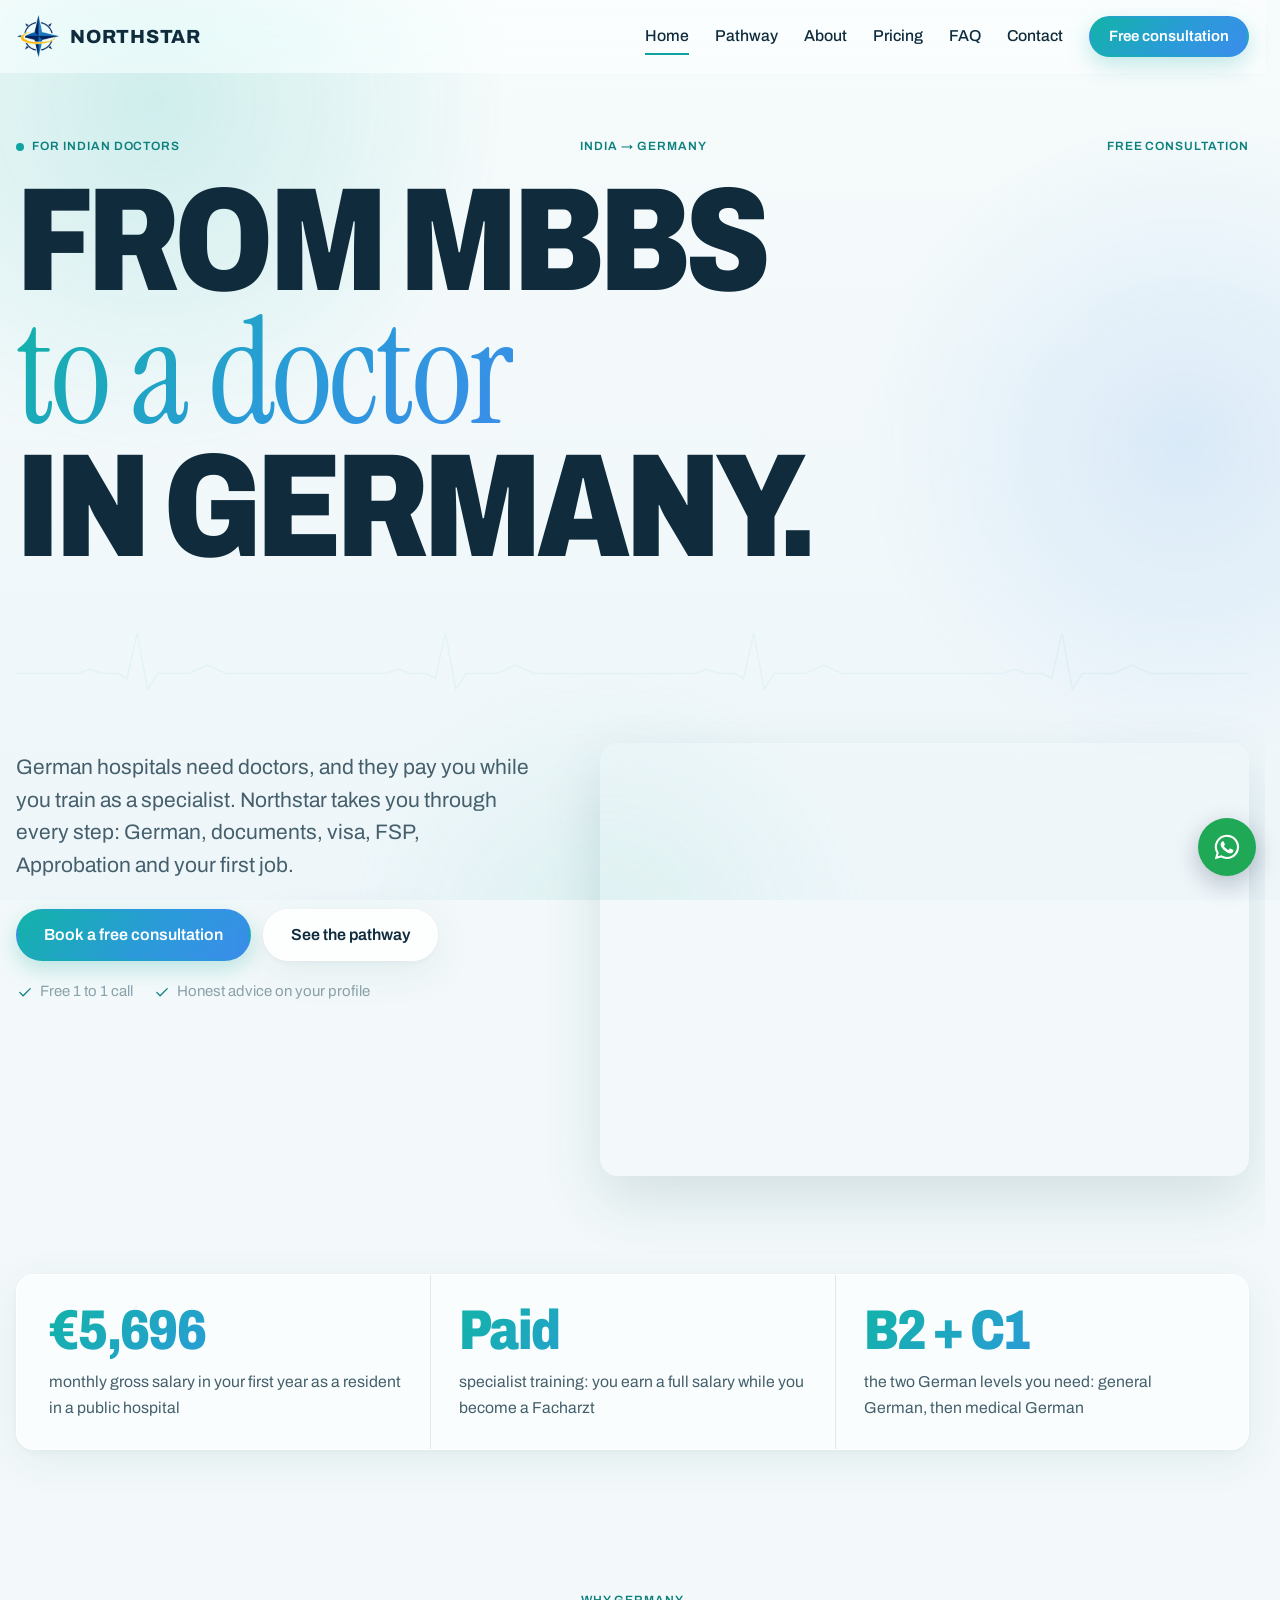
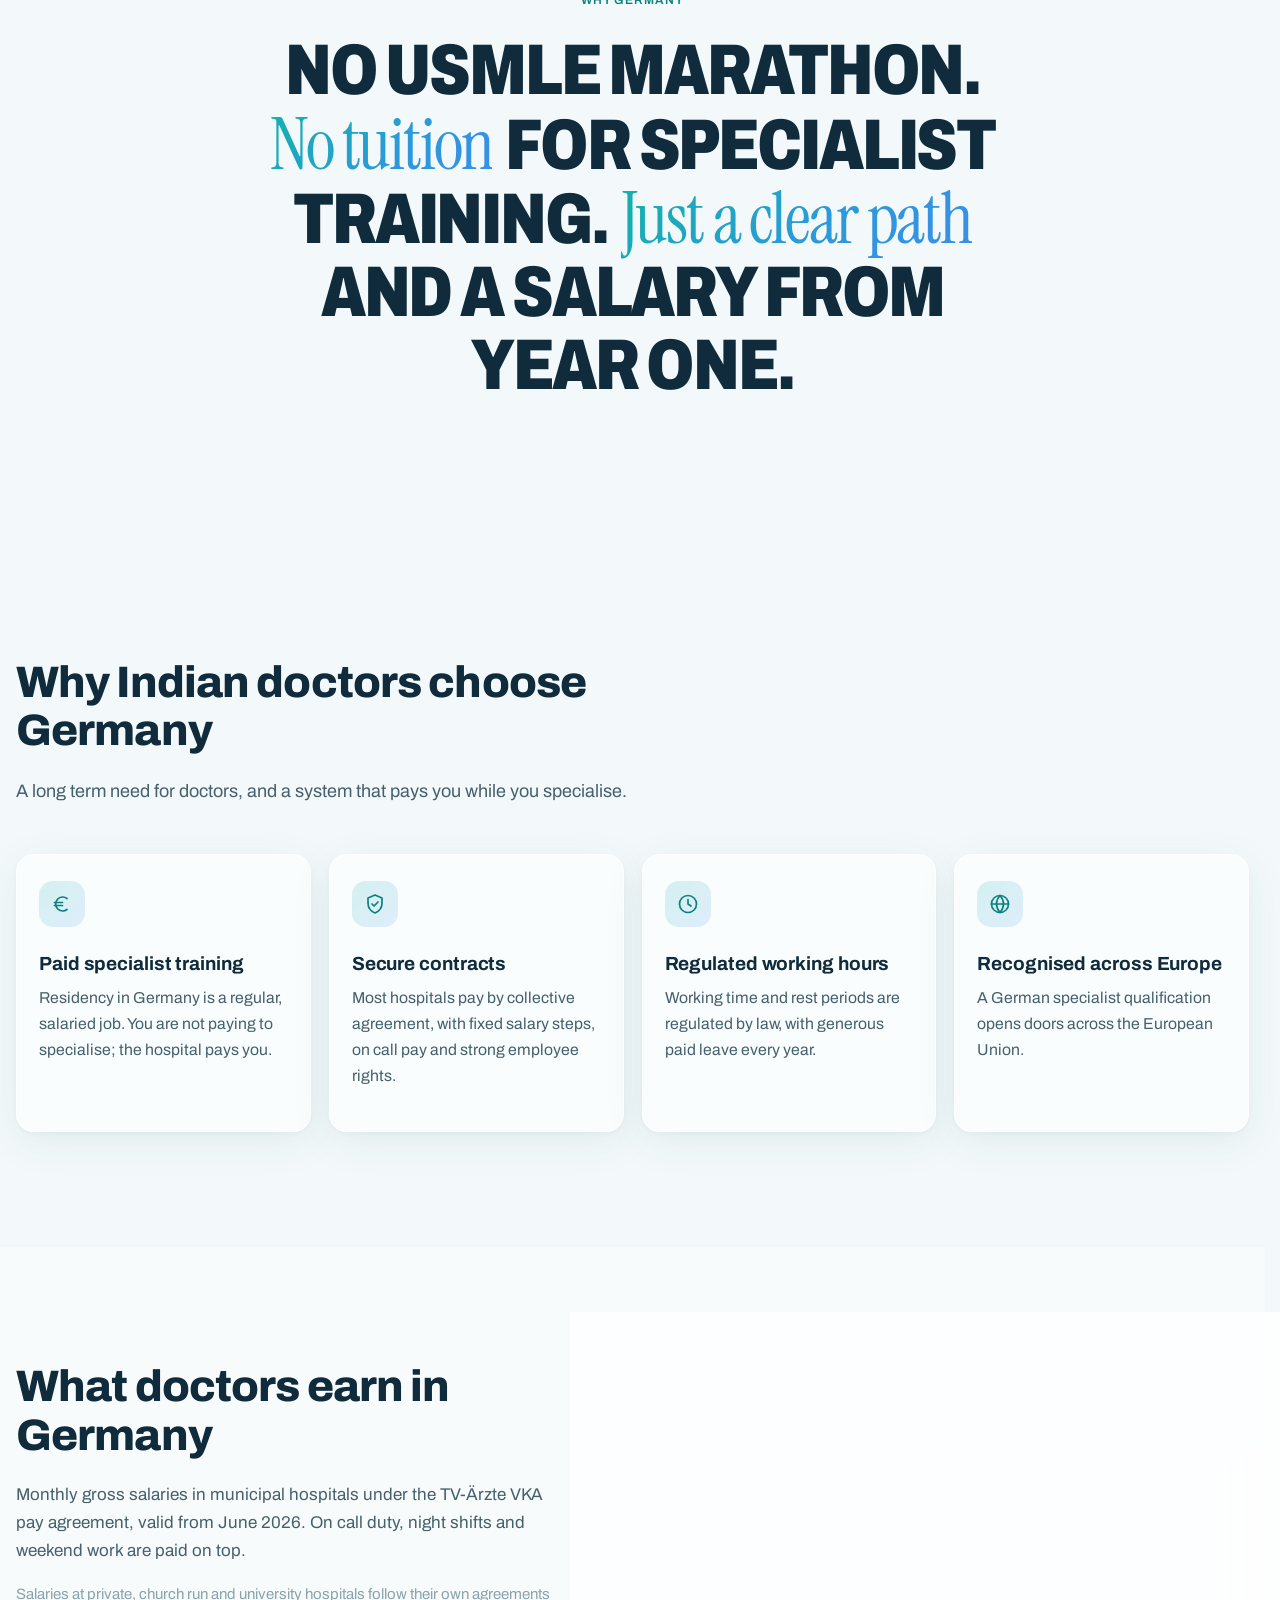
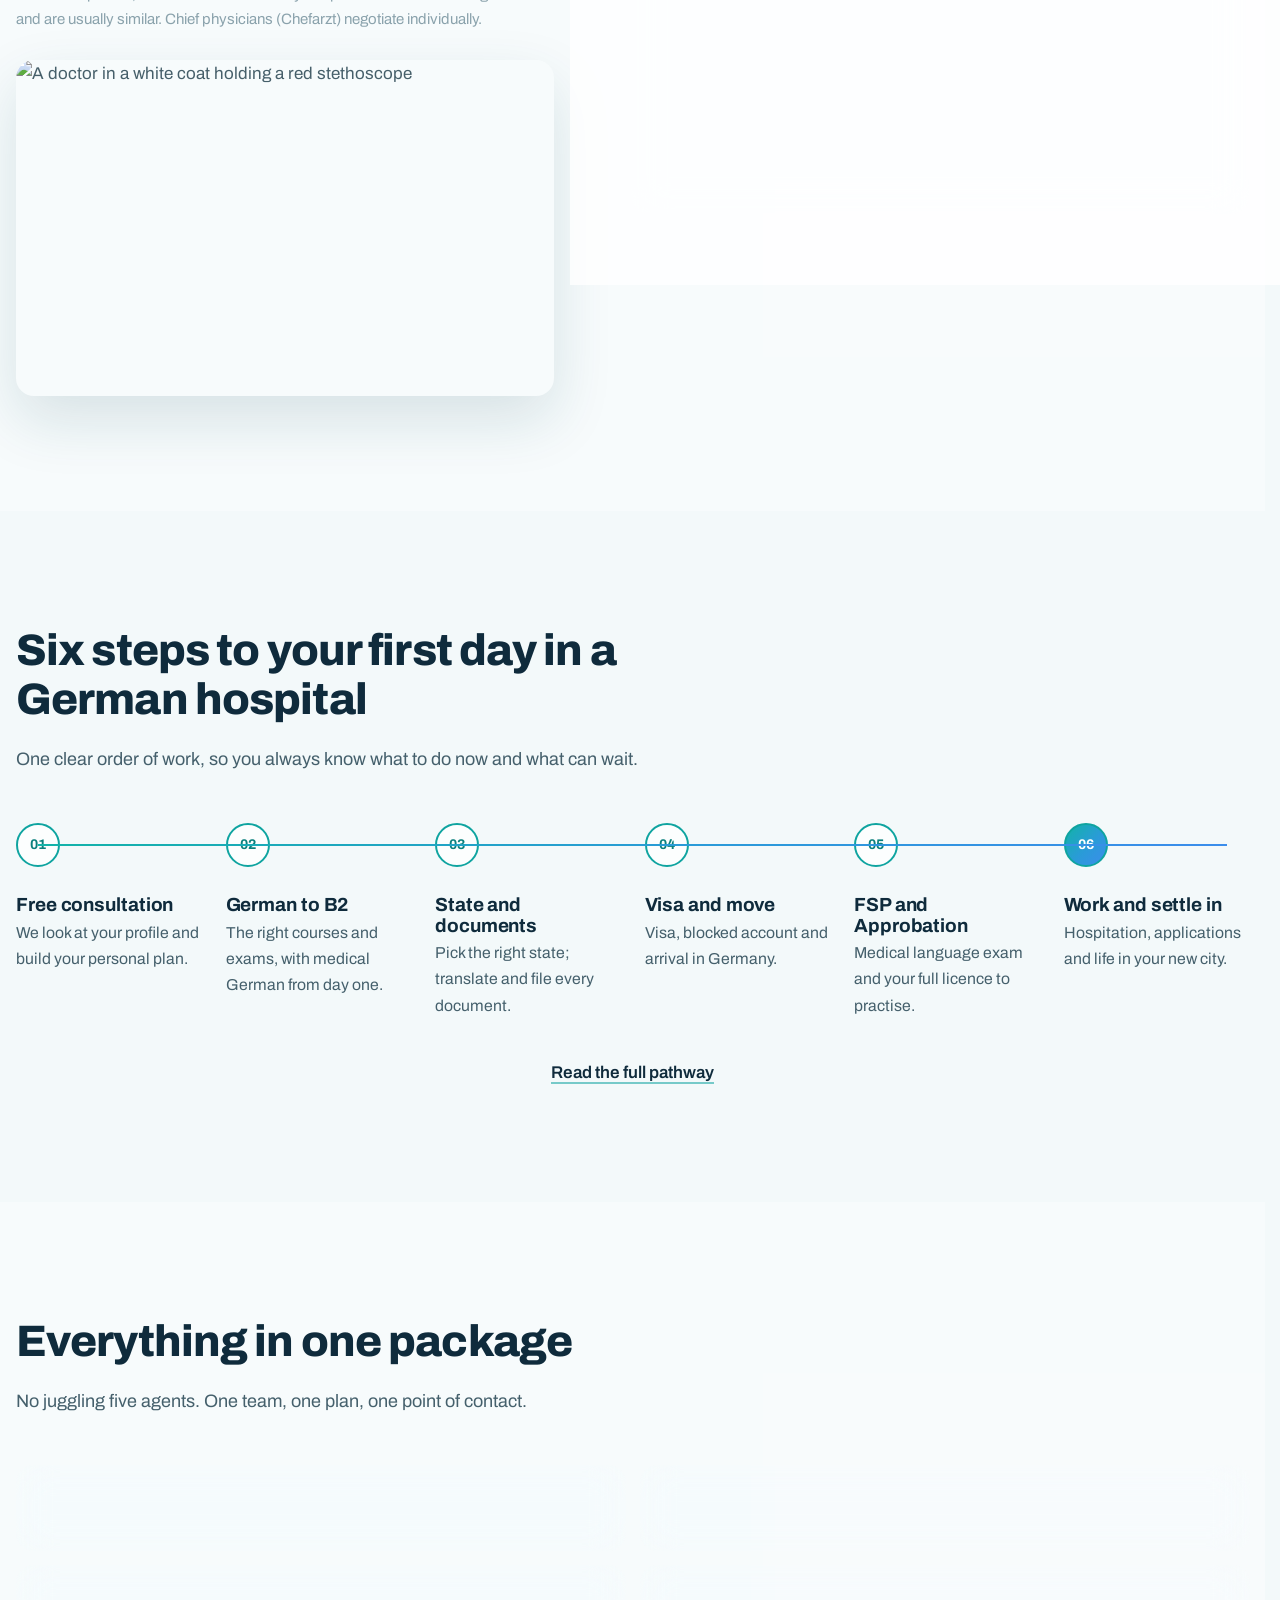
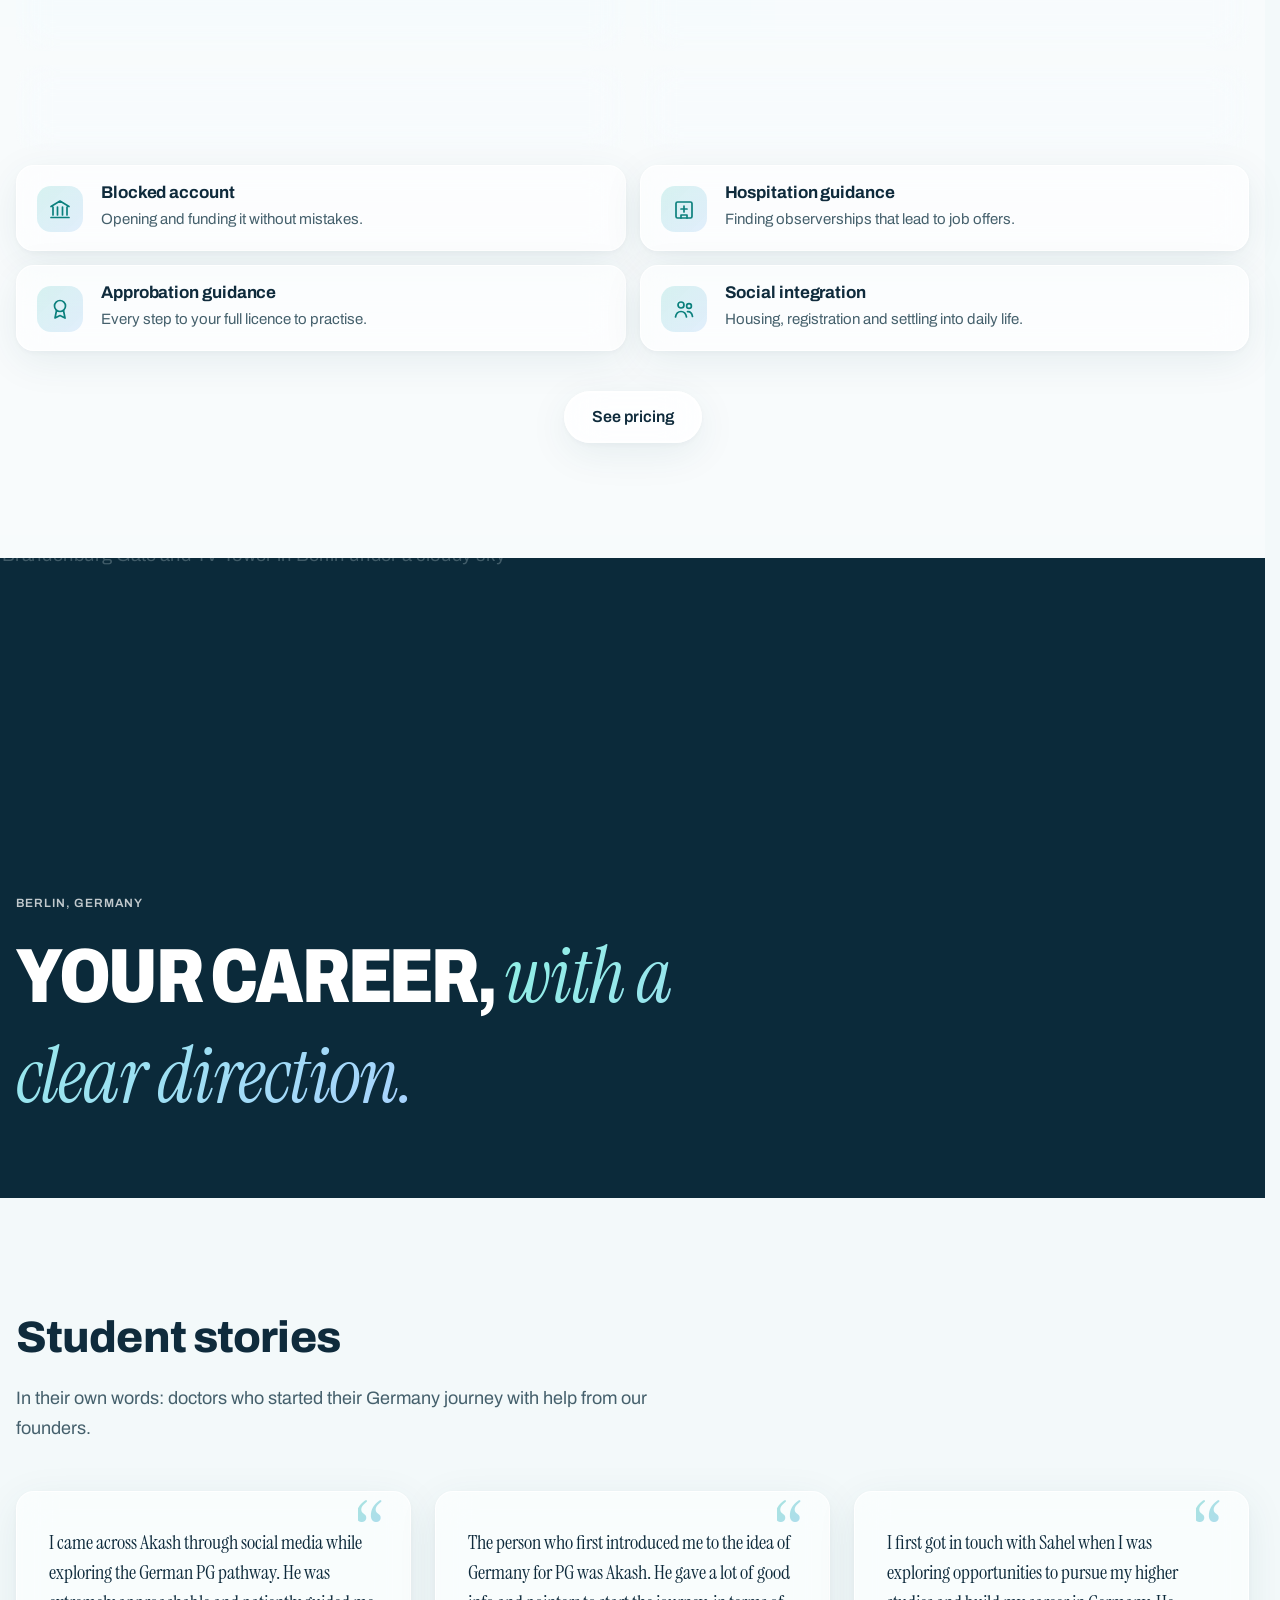
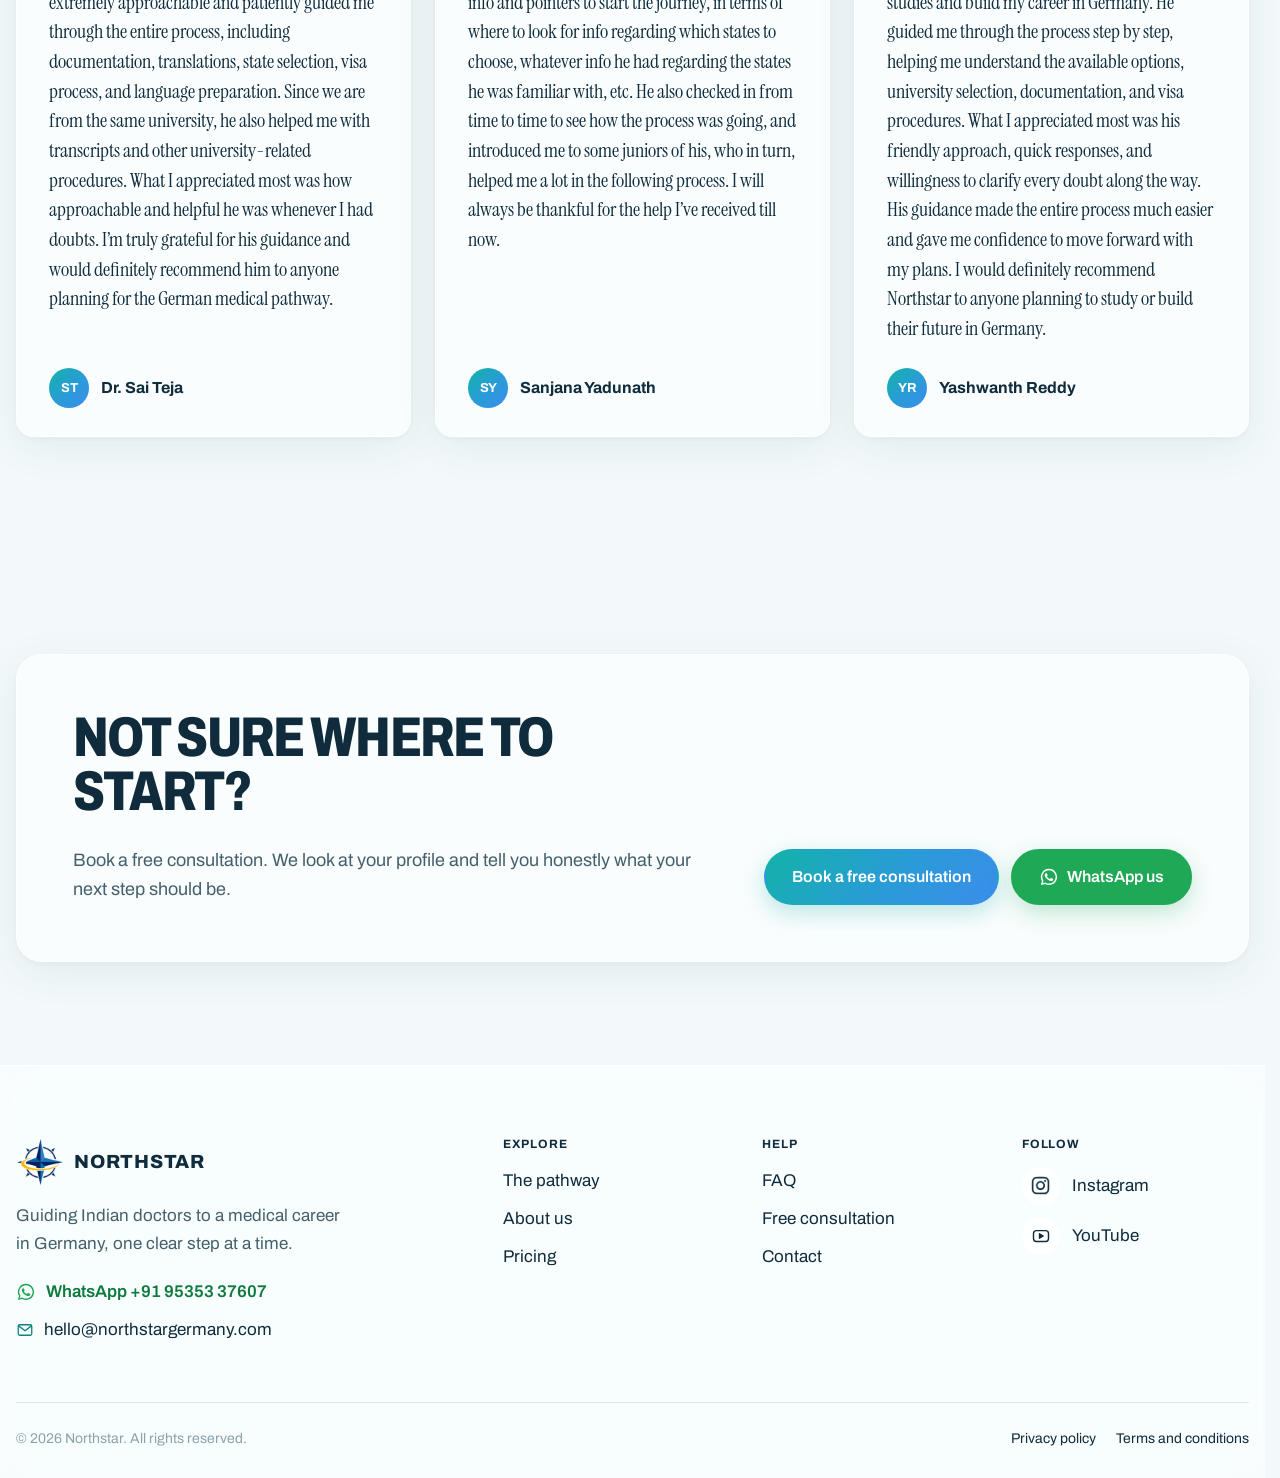
==== commit 7193b6f6: "Back to the teal and sky blue glass theme - Restores the light clinical teal and sky blue colours wi" ====
--- a/index.html
+++ b/index.html
@@ -12,12 +12,14 @@
   <link rel="icon" href="assets/favicon.ico" sizes="any">
   <link rel="icon" href="assets/favicon-32.png" type="image/png" sizes="32x32">
   <link rel="apple-touch-icon" href="assets/apple-touch-icon.png">
-  <meta name="theme-color" content="#F3F1EB">
+  <meta name="theme-color" content="#F3F9FA">
   <link rel="preconnect" href="https://fonts.googleapis.com">
   <link rel="preconnect" href="https://fonts.gstatic.com" crossorigin>
   <link href="https://fonts.googleapis.com/css2?family=Archivo:wdth,wght@75..100,400..900&family=Instrument+Serif:ital@0;1&display=swap" rel="stylesheet">
   <link rel="stylesheet" href="css/style.css">
 </head><body>
+<div class="bg-aurora" aria-hidden="true"><span></span><span></span><span></span></div>
+<div class="scroll-progress" aria-hidden="true"></div>
 <a class="skip-link" href="#main">Skip to content</a>
 
 <header class="site-header">
@@ -45,8 +47,13 @@
 
 <section class="hero">
   <div class="container">
-    <div class="label-row"><span>For Indian doctors</span><span>India → Germany</span><span>Free consultation</span></div>
+    <div class="label-row"><span><span class="pulse-dot" aria-hidden="true"></span>For Indian doctors</span><span>India → Germany</span><span>Free consultation</span></div>
     <h1 class="mega hero-title"><span class="mega-bold">From MBBS</span> <span class="mega-serif">to a doctor</span> <span class="mega-bold">in Germany.</span></h1>
+    <svg class="ecg" viewBox="0 0 1200 160" preserveAspectRatio="none" aria-hidden="true">
+  <defs><linearGradient id="ecgGrad" x1="0" x2="1"><stop offset="0" stop-color="#12B3A8"/><stop offset="1" stop-color="#3B8DEB"/></linearGradient></defs>
+  <path class="ecg-base" d="M0 100 L60 100 L72 92 L84 100 L100 100 L108 110 L118 22 L128 130 L138 100 L168 100 L186 84 L204 100 L300 100 L360 100 L372 92 L384 100 L400 100 L408 110 L418 22 L428 130 L438 100 L468 100 L486 84 L504 100 L600 100 L660 100 L672 92 L684 100 L700 100 L708 110 L718 22 L728 130 L738 100 L768 100 L786 84 L804 100 L900 100 L960 100 L972 92 L984 100 L1000 100 L1008 110 L1018 22 L1028 130 L1038 100 L1068 100 L1086 84 L1104 100 L1200 100"/>
+  <path class="ecg-pulse" d="M0 100 L60 100 L72 92 L84 100 L100 100 L108 110 L118 22 L128 130 L138 100 L168 100 L186 84 L204 100 L300 100 L360 100 L372 92 L384 100 L400 100 L408 110 L418 22 L428 130 L438 100 L468 100 L486 84 L504 100 L600 100 L660 100 L672 92 L684 100 L700 100 L708 110 L718 22 L728 130 L738 100 L768 100 L786 84 L804 100 L900 100 L960 100 L972 92 L984 100 L1000 100 L1008 110 L1018 22 L1028 130 L1038 100 L1068 100 L1086 84 L1104 100 L1200 100"/>
+</svg>
     <div class="hero-grid">
       <div class="hero-copy">
         <p class="lead">German hospitals need doctors, and they pay you while you train as a specialist. Northstar takes you through every step: German, documents, visa, FSP, Approbation and your first job.</p>
@@ -189,7 +196,7 @@
 <footer class="site-footer">
   <div class="container footer-grid">
     <div class="footer-brand">
-      <a href="index.html" class="logo logo-light"><img src="assets/logo-mark-light.png" alt="" width="48" height="48"><span>Northstar</span></a>
+      <a href="index.html" class="logo"><img src="assets/logo-mark-128.png" alt="" width="48" height="48"><span>Northstar</span></a>
       <p>Guiding Indian doctors to a medical career in Germany, one clear step at a time.</p>
       <a class="footer-contact footer-wa" href="https://wa.me/919535337607"><svg viewBox="0 0 24 24" aria-hidden="true" class="wa-icon"><path fill="currentColor" d="M12 2.2a9.7 9.7 0 0 0-8.4 14.6L2.3 21.7l5-1.3A9.7 9.7 0 1 0 12 2.2zm0 17.7a8 8 0 0 1-4.1-1.1l-.3-.2-3 .8.8-2.9-.2-.3A8 8 0 1 1 12 19.9zm4.4-6c-.2-.1-1.4-.7-1.7-.8s-.4-.1-.5.1-.6.8-.8 1-.3.2-.5.1a6.6 6.6 0 0 1-3.3-2.9c-.2-.4.2-.4.7-1.3.1-.2 0-.3 0-.4l-.8-1.8c-.2-.5-.4-.4-.5-.4h-.5a.9.9 0 0 0-.7.3 2.8 2.8 0 0 0-.9 2.1 4.9 4.9 0 0 0 1 2.6 11.2 11.2 0 0 0 4.3 3.8c1.6.7 2.2.7 3 .6a2.6 2.6 0 0 0 1.7-1.2 2.1 2.1 0 0 0 .2-1.2c-.1-.1-.3-.2-.5-.3z"/></svg> WhatsApp +91 95353 37607</a>
       <a class="footer-contact" href="mailto:hello@northstargermany.com"><svg class="icon" viewBox="0 0 24 24" fill="none" stroke="currentColor" stroke-width="1.7" stroke-linecap="round" stroke-linejoin="round" aria-hidden="true"><rect x="3" y="5" width="18" height="14" rx="2"/><path d="M3.5 6.5L12 13l8.5-6.5"/></svg> hello@northstargermany.com</a>
--- a/css/style.css
+++ b/css/style.css
@@ -5,24 +5,39 @@
    ========================================================= */
 
 /* ---------- 1. Design tokens: change colours and fonts here ---------- */
+/* Clinical glass theme: medical teal and sky blue on a very light, airy base,
+   with frosted, slightly transparent cards. */
 :root {
-  --paper:   #F3F1EB;   /* page background */
+  --paper:   #F3F9FA;   /* page base: clinical white with a hint of mint */
   --white:   #FFFFFF;
-  --ink:     #15171C;   /* headings and main text */
-  --text:    #3B3F47;   /* body text */
-  --muted:   #8C8A82;   /* faded serif words, captions */
-  --line:    #DEDBD2;   /* borders */
-  --action:  #15171C;   /* main buttons: ink black */
-  --accent:  #9A6A00;   /* deep gold for icons and small highlights (readable on paper) */
-  --tint:    #F7EBCB;   /* soft gold background for selected answers */
-  --star:    #F5B731;   /* the north star, used sparingly */
-  --night:   #10131A;   /* dark sections */
+  --ink:     #0F2B3C;   /* deep clinical navy for headings */
+  --text:    #45606C;   /* body text */
+  --muted:   #8AA2AC;   /* faded serif words, captions */
+  --line:    rgba(15, 43, 60, .10);
+  --teal:    #0FA4A0;   /* medical teal: main colour */
+  --teal-d:  #0B807D;   /* darker teal for text and icons */
+  --sky:     #3B8DEB;   /* clinical sky blue: second colour */
+  --mint:    #DDF4F0;   /* soft mint tint */
+  --action:  #0FA4A0;
+  --accent:  #0B807D;   /* icons and small highlights */
+  --tint:    #DDF4F0;   /* selected answers */
+  --star:    #0FA4A0;   /* highlight colour (underlines, focus, small badges) */
+  --night:   #0B2A3A;   /* only behind the large photo */
+  --sky-2:   #E7F2FB;
+
+  /* glass */
+  --glass:        rgba(255, 255, 255, .58);
+  --glass-strong: rgba(255, 255, 255, .78);
+  --glass-edge:   rgba(255, 255, 255, .85);
+  --glass-blur:   saturate(160%) blur(18px);
+  --shadow-soft:  0 10px 40px rgba(15, 75, 95, .08), 0 2px 6px rgba(15, 75, 95, .04);
+  --grad:         linear-gradient(135deg, #12B3A8 0%, #2A9BD8 55%, #3B8DEB 100%);
 
   --sans:  "Archivo", system-ui, sans-serif;
   --serif: "Instrument Serif", Georgia, serif;
 
   --max: 1240px;
-  --r: 14px;
+  --r: 18px;
 }
 
 /* ---------- 2. Base ---------- */
@@ -100,7 +115,7 @@
 /* ---------- 5. Header and navigation ---------- */
 .site-header {
   position: sticky; top: 0; z-index: 60;
-  background: rgba(243, 241, 235, .9);
+  background: rgba(252, 251, 248, .92);
   backdrop-filter: blur(10px); -webkit-backdrop-filter: blur(10px);
   border-bottom: 1px solid transparent;
   transition: border-color .2s;
@@ -480,7 +495,7 @@
     display: flex; gap: 10px;
     position: fixed; left: 0; right: 0; bottom: 0; z-index: 55;
     padding: 10px 16px calc(10px + env(safe-area-inset-bottom));
-    background: rgba(243, 241, 235, .96); backdrop-filter: blur(10px); -webkit-backdrop-filter: blur(10px);
+    background: rgba(252, 251, 248, .96); backdrop-filter: blur(10px); -webkit-backdrop-filter: blur(10px);
     border-top: 1px solid var(--line);
   }
   .mobile-bar .btn { flex: 1; padding: 14px 12px; font-size: .9375rem; }
@@ -598,43 +613,265 @@
 }
 
 /* =========================================================
-   27. ADDITIONS IN THE ORIGINAL STYLE
-   Founder cards, testimonials and the About header photo.
+   26. CLINICAL GLASS THEME
    ========================================================= */
-
-/* Founder cards: large round portrait over a soft band */
+body { background: var(--paper); }
+a { text-decoration-color: rgba(15, 164, 160, .55); }
+
+/* Animated background: three soft colour clouds drifting behind everything */
+.bg-aurora { position: fixed; inset: 0; z-index: -1; overflow: hidden; pointer-events: none; background: linear-gradient(180deg, #F6FBFB 0%, #EEF6FA 100%); }
+.bg-aurora span { position: absolute; border-radius: 50%; opacity: .55; will-change: transform; }
+.bg-aurora span:nth-child(1) { width: 60vmax; height: 60vmax; left: -18vmax; top: -22vmax; background: radial-gradient(circle, rgba(18, 179, 168, .30), rgba(18, 179, 168, 0) 65%); animation: drift-a 26s ease-in-out infinite alternate; }
+.bg-aurora span:nth-child(2) { width: 55vmax; height: 55vmax; right: -20vmax; top: 10vh; background: radial-gradient(circle, rgba(59, 141, 235, .24), rgba(59, 141, 235, 0) 65%); animation: drift-b 32s ease-in-out infinite alternate; }
+.bg-aurora span:nth-child(3) { width: 45vmax; height: 45vmax; left: 25vw; bottom: -25vmax; background: radial-gradient(circle, rgba(140, 220, 205, .30), rgba(140, 220, 205, 0) 65%); animation: drift-c 28s ease-in-out infinite alternate; }
+@keyframes drift-a { to { transform: translate(14vw, 18vh) scale(1.15); } }
+@keyframes drift-b { to { transform: translate(-16vw, 22vh) scale(.9); } }
+@keyframes drift-c { to { transform: translate(-12vw, -20vh) scale(1.2); } }
+
+/* Scroll progress line under the header */
+.scroll-progress { position: fixed; top: 0; left: 0; right: 0; height: 3px; z-index: 90; background: var(--grad); transform-origin: left; transform: scaleX(0); }
+
+/* Header, mobile bar and phone menu become frosted glass */
+.site-header { background: rgba(255, 255, 255, .55); backdrop-filter: var(--glass-blur); -webkit-backdrop-filter: var(--glass-blur); }
+.site-header.scrolled { border-bottom-color: var(--glass-edge); box-shadow: 0 6px 24px rgba(15, 75, 95, .06); }
+.nav-toggle { background: var(--glass-strong); border-color: var(--glass-edge); }
+.mobile-bar { background: rgba(255, 255, 255, .7) !important; border-top-color: var(--glass-edge) !important; backdrop-filter: var(--glass-blur) !important; }
+@media (max-width: 900px) {
+  .site-nav { background: rgba(243, 249, 250, .86); backdrop-filter: var(--glass-blur); -webkit-backdrop-filter: var(--glass-blur); }
+  .site-nav a[aria-current="page"] { color: var(--teal-d); }
+}
+
+/* Headlines: navy bold words, serif words in a teal to blue gradient */
+.mega-serif, .statement-text .s, .photo-band-quote em {
+  background: var(--grad); -webkit-background-clip: text; background-clip: text; color: transparent;
+}
+.photo-band-quote em { background: linear-gradient(135deg, #8FF0E4, #A9D2FF); -webkit-background-clip: text; background-clip: text; }
+.label, .label-row { color: var(--teal-d); }
+
+/* Buttons: teal gradient with a light sweep on hover */
+.btn, .btn-signal {
+  position: relative; overflow: hidden; isolation: isolate;
+  background: var(--grad); border-color: transparent; color: #fff;
+  box-shadow: 0 8px 22px rgba(15, 164, 160, .25);
+}
+.btn::after {
+  content: ""; position: absolute; inset: 0; z-index: -1;
+  background: linear-gradient(110deg, transparent 30%, rgba(255,255,255,.45) 50%, transparent 70%);
+  transform: translateX(-120%); transition: transform .7s var(--ease, ease);
+}
+.btn:hover::after { transform: translateX(120%); }
+.btn:hover, .btn-signal:hover { background: var(--grad); border-color: transparent; color: #fff; box-shadow: 0 12px 30px rgba(15, 164, 160, .32); }
+.btn-ghost { background: var(--glass-strong); color: var(--ink); border-color: var(--glass-edge); box-shadow: var(--shadow-soft); backdrop-filter: var(--glass-blur); }
+.btn-ghost:hover { background: #fff; color: var(--ink); border-color: #fff; }
+.btn-wa, .btn-wa:hover { background: #1FA855; border-color: #1FA855; color: #fff; box-shadow: 0 8px 22px rgba(31, 168, 85, .25); }
+
+/* Frosted glass cards */
+.glass, .reason, .service, .quote, .table-card, .price-card, .form, .side-card, .person,
+.selfcheck, .gl-item, .stage, .pill-list li, .facts-grid, .extra-box, .faq-group, .inc-list li {
+  background: var(--glass);
+  border: 1px solid var(--glass-edge);
+  border-radius: var(--r);
+  box-shadow: var(--shadow-soft);
+  backdrop-filter: var(--glass-blur); -webkit-backdrop-filter: var(--glass-blur);
+}
+.section-mist { background: rgba(255, 255, 255, .35); }
+.section-mist .table-card { background: var(--glass-strong); }
+
+/* Cursor glow inside cards (position set by script) */
+.glow { position: relative; }
+.glow::before {
+  content: ""; position: absolute; inset: 0; border-radius: inherit; pointer-events: none; opacity: 0;
+  background: radial-gradient(260px circle at var(--mx, 50%) var(--my, 50%), rgba(18, 179, 168, .14), transparent 60%);
+  transition: opacity .3s;
+}
+.glow:hover::before { opacity: 1; }
+
+/* Facts strip as one glass panel */
+.facts { border: 0; padding: 8px 0 0; }
+.facts-grid { padding: 0 8px; }
+.fact { padding: 28px 24px; }
+.fact + .fact { border-left-color: var(--line); }
+.fact-num { background: var(--grad); -webkit-background-clip: text; background-clip: text; color: transparent; }
+
+/* Reasons and services as cards */
+.reasons { gap: 18px; border-top: 0; }
+.reason, .reason + .reason { padding: 26px 22px; border-left: 1px solid var(--glass-edge); }
+.reason .icon, .service .icon, .inc-list .icon {
+  width: 46px; height: 46px; padding: 11px; border-radius: 14px;
+  color: var(--teal-d); background: linear-gradient(135deg, rgba(18,179,168,.16), rgba(59,141,235,.14));
+}
+.services { gap: 14px; }
+.service { padding: 18px 20px; border-bottom: 1px solid var(--glass-edge); align-items: flex-start; }
+.inc-list { gap: 14px; }
+.inc-list li { padding: 18px 20px; border-bottom: 1px solid var(--glass-edge); }
+
+/* Quotes */
+.quote { padding: 28px; border-top: 1px solid var(--glass-edge); }
+.avatar-sm { background: var(--grad); }
+
+/* Six steps: the line fills with colour as it scrolls into view */
+.line::before { background: rgba(15, 43, 60, .12); }
+.line::after { content: ""; position: absolute; left: 21px; top: 22px; width: 2px; height: 0; background: var(--grad); transition: height 1.6s var(--ease, ease) .2s, width 1.6s var(--ease, ease) .2s; }
+.line.drawn::after { height: calc(100% - 44px); }
+.stop::before { background: var(--glass-strong); border-color: rgba(15, 164, 160, .5); color: var(--teal-d); backdrop-filter: var(--glass-blur); transition: background .4s, color .4s, border-color .4s; }
+.line.drawn .stop::before { border-color: var(--teal); }
+.stop:last-child::before { background: var(--grad); border-color: transparent; color: #fff; }
+@media (min-width: 980px) {
+  .line::after { left: 22px; top: 21px; height: 2px; width: 0; }
+  .line.drawn::after { height: 2px; width: calc(100% - 44px); }
+}
+
+/* Pathway stages */
+.stage { padding: 32px; margin-bottom: 16px; border-top: 1px solid var(--glass-edge); }
+.stage:last-child { border-bottom: 1px solid var(--glass-edge); }
+.stage-num span { background: var(--grad); -webkit-background-clip: text; background-clip: text; color: transparent; }
+.ticks li { background: var(--glass-strong); border-color: var(--glass-edge); }
+
+/* Glossary */
+.glossary { border-top: 0; display: grid; gap: 16px; }
+.gl-item { padding: 28px 32px; border-bottom: 1px solid var(--glass-edge); }
+.gl-abbr { background: var(--mint); color: var(--teal-d); }
+.gl-more summary { border-bottom-color: var(--teal); }
+.gl-parts li { background: var(--glass-strong); border-color: var(--glass-edge); }
+.gl-note { background: var(--mint); border-left-color: var(--teal); }
+
+/* Pricing */
+.price-card { border-top: 4px solid var(--teal); background: var(--glass-strong); color: var(--text); }
+.price-label { color: var(--teal-d); }
+.price-big { background: var(--grad); -webkit-background-clip: text; background-clip: text; color: transparent; }
+.price-card .muted { color: var(--muted); }
+.price-points .icon { color: var(--teal-d); }
+.extra-box { border-left: 4px solid var(--teal); }
+.extra-note { background: var(--mint); color: var(--teal-d); }
+
+/* FAQ */
+.faq-group { padding: 24px 28px; }
+.faq details:first-child { border-top-color: var(--line); }
+.faq summary::after { color: var(--teal-d); }
+.faq-nav a:hover { background: var(--glass-strong); }
+
+/* Forms */
+.form input, .form select, .form textarea { background: rgba(255, 255, 255, .7); border-color: rgba(15, 43, 60, .12); }
+.form input:focus, .form textarea:focus { border-color: var(--teal); box-shadow: 0 0 0 4px rgba(15, 164, 160, .12); }
+.choice { background: rgba(255, 255, 255, .65); border-color: rgba(15, 43, 60, .12); }
+.choice:has(input:checked) { border-color: var(--teal); background: var(--mint); }
+.choice:has(input:checked) .key { background: var(--grad); border-color: transparent; color: #fff; }
+.next-steps li > span { background: var(--grad); }
+.check-row { background: rgba(255, 255, 255, .7); border-color: rgba(15, 43, 60, .1); }
+.check-row:has(input:checked) { border-color: var(--teal); background: var(--mint); }
+.meter span { background: var(--grad); }
+
+/* About */
+.pill-list li { border: 1px solid var(--glass-edge); }
+.avatar { background: var(--mint); color: var(--teal-d); }
+.role { color: var(--teal-d); }
+
+/* Call to action band and footer: light glass */
+.cta-band { background: transparent; color: var(--text); }
+.cta-band-inner { background: var(--glass); border: 1px solid var(--glass-edge); border-radius: calc(var(--r) + 8px); box-shadow: var(--shadow-soft); backdrop-filter: var(--glass-blur); -webkit-backdrop-filter: var(--glass-blur); padding: clamp(28px, 5vw, 56px); }
+.cta-band h2 { color: var(--ink); }
+.site-footer { background: rgba(255, 255, 255, .5); color: var(--text); border-top: 1px solid var(--glass-edge); backdrop-filter: var(--glass-blur); -webkit-backdrop-filter: var(--glass-blur); }
+.site-footer h4, .site-footer a, .site-footer .logo { color: var(--ink); }
+.site-footer a:hover { color: var(--teal-d); }
+.footer-contact .icon { color: var(--teal-d); }
+.footer-bottom { border-top-color: var(--line); color: var(--muted); }
+.footer-wa, .site-footer a.footer-wa { color: #0E7A3E; }
+.footer-wa .wa-icon { color: #1FA855; }
+.social-icon { background: var(--glass-strong); border-color: var(--glass-edge); color: var(--ink); }
+.site-footer a.social:hover .social-icon { background: var(--grad); border-color: transparent; color: #fff; }
+
+/* Photos: rounded, soft teal tone, gentle zoom on hover */
+.hero-photo, .wide-photo, .salary-photo { border-radius: var(--r); overflow: hidden; box-shadow: 0 24px 60px rgba(15, 75, 95, .14); }
+.hero-photo img, .salary-photo img { filter: saturate(.9) contrast(1.02); }
+.photo-band { background: var(--night); }
+.photo-band > img { opacity: .92; }
+.photo-band::after { background: linear-gradient(180deg, rgba(11, 42, 58, 0) 45%, rgba(11, 42, 58, .6)); }
+.salary-photo img, .wide-photo img { transition: transform 1.2s var(--ease, ease); }
+.salary-photo:hover img { transform: scale(1.04); }
+
+/* Hero heartbeat line */
+.hero { position: relative; }
+/* Heartbeat line: its own thin strip under the headline, never behind the letters */
+.ecg { display: block; position: static; width: 100%; height: clamp(44px, 7vw, 84px); margin: clamp(-4px, -0.5vw, 0px) 0 clamp(8px, 1.5vw, 18px); pointer-events: none; opacity: .7; }
+.ecg .ecg-base { fill: none; stroke: rgba(15, 164, 160, .08); stroke-width: 1.5; vector-effect: non-scaling-stroke; }
+.ecg .ecg-pulse {
+  fill: none; stroke: url(#ecgGrad); stroke-width: 2.5; stroke-linecap: round; stroke-linejoin: round; vector-effect: non-scaling-stroke;
+  stroke-dasharray: 260 2400; stroke-dashoffset: 260; opacity: .55; filter: drop-shadow(0 0 4px rgba(18, 179, 168, .35));
+  animation: ecg-run 3.6s linear infinite;
+}
+@keyframes ecg-run { to { stroke-dashoffset: -2400; } }
+.pulse-dot { display: inline-block; width: 8px; height: 8px; border-radius: 50%; background: var(--teal); margin-right: 8px; box-shadow: 0 0 0 0 rgba(15, 164, 160, .5); animation: pulse 1.8s ease-out infinite; vertical-align: middle; }
+@keyframes pulse { 70% { box-shadow: 0 0 0 10px rgba(15, 164, 160, 0); } 100% { box-shadow: 0 0 0 0 rgba(15, 164, 160, 0); } }
+
+/* Reveal with a soft blur, so sections arrive like they come into focus */
+.reveal { filter: blur(6px); }
+.reveal.in { filter: none; transition: opacity .8s var(--ease, ease), transform .9s var(--ease, ease), filter .8s var(--ease, ease); transition-delay: var(--d, 0s); }
+
+/* Card tilt on desktop (angles set by script) */
+@media (hover: hover) and (pointer: fine) {
+  .tilt { transform: perspective(900px) rotateX(var(--rx, 0deg)) rotateY(var(--ry, 0deg)) translateY(var(--lift, 0)); transition: transform .35s var(--ease, ease), box-shadow .35s; }
+  .tilt:hover { --lift: -4px; box-shadow: 0 18px 50px rgba(15, 75, 95, .14); }
+}
+
+@media (max-width: 760px) {
+  .fact, .fact + .fact { padding: 22px 20px; }
+  .fact + .fact { border-left: 0; border-top: 1px solid var(--line); }
+  .reasons { gap: 12px; }
+  .reason + .reason { border-top: 1px solid var(--glass-edge); }
+  .gl-item, .stage, .faq-group { padding: 22px 20px; }
+  .cta-band-inner { padding: 28px 22px; }
+}
+
+@media (prefers-reduced-motion: reduce) {
+  .bg-aurora span, .ecg .ecg-pulse, .pulse-dot { animation: none !important; }
+  .reveal { filter: none !important; }
+  .line::after { transition: none !important; }
+  .tilt { transform: none !important; }
+}
+
+/* Older browsers without frosted glass get solid light cards */
+@supports not ((backdrop-filter: blur(1px)) or (-webkit-backdrop-filter: blur(1px))) {
+  .reason, .service, .quote, .table-card, .price-card, .form, .side-card, .person, .selfcheck,
+  .gl-item, .stage, .pill-list li, .facts-grid, .extra-box, .faq-group, .inc-list li, .cta-band-inner, .site-header, .site-footer { background: rgba(255, 255, 255, .94); }
+}
+
+/* Photo caption sits on the photo as a small glass label */
+.hero-photo figcaption {
+  position: absolute; left: 14px; bottom: 14px; margin: 0;
+  padding: 6px 12px; border-radius: 999px;
+  background: rgba(255, 255, 255, .7); color: var(--teal-d);
+  backdrop-filter: var(--glass-blur); -webkit-backdrop-filter: var(--glass-blur);
+}
+
+/* Founder cards: large round portrait over a light blue band */
 .team { grid-template-columns: repeat(2, 1fr); gap: 28px; align-items: stretch; }
-.person { position: relative; display: flex; flex-direction: column; align-items: center; text-align: center; padding: 0 0 32px; overflow: hidden; background: var(--white); border-radius: var(--r); }
-.person::before {
+.person { display: flex; flex-direction: column; align-items: center; text-align: center; padding: 0 0 32px; overflow: hidden; }
+.person::after {
   content: ""; position: absolute; left: 0; right: 0; top: 0; height: 150px; z-index: 0;
-  background: linear-gradient(135deg, #EDE6D6 0%, #F7EBCB 100%);
+  background: linear-gradient(135deg, #CFE6FB 0%, #B7DBFA 50%, #CFEFEA 100%);
 }
 .person-photo {
   position: relative; z-index: 1; display: block;
   width: clamp(200px, 22vw, 260px); height: clamp(200px, 22vw, 260px);
   margin-top: 36px; border-radius: 50%; overflow: hidden;
-  border: 10px solid #fff; background: #fff; box-shadow: 0 20px 50px rgba(21, 23, 28, .14);
-}
-.person-photo img { width: 100%; height: 100%; border-radius: 50%; object-fit: cover; object-position: 50% 30%; transition: transform .8s var(--ease, ease); }
+  padding: 0; border: 10px solid #fff; background: #fff;
+  box-shadow: 0 20px 50px rgba(15, 75, 95, .16);
+}
+.person-photo img { width: 100%; height: 100%; border-radius: 50%; object-fit: cover; object-position: 50% 30%; border: 0; transition: transform .8s var(--ease, ease); }
 .person:hover .person-photo img { transform: scale(1.04); }
 .person > div { position: relative; z-index: 1; padding: 22px clamp(20px, 3vw, 36px) 0; max-width: 56ch; }
 .person h3 { font-size: 1.375rem; margin-bottom: 4px; }
 .person .role { margin-bottom: 14px; }
 .person p:not(.role) { text-align: left; }
-@media (max-width: 900px) { .team { grid-template-columns: 1fr; } }
+@media (max-width: 900px) {
+  .team { grid-template-columns: 1fr; }
+}
 @media (max-width: 760px) {
-  .person::before { height: 120px; }
+  .person::after { height: 120px; }
   .person-photo { width: 200px; height: 200px; margin-top: 28px; border-width: 8px; }
 }
 
-/* Testimonials: up to three side by side, with a gold quote mark */
-.quotes { grid-template-columns: repeat(auto-fit, minmax(min(100%, 340px), 1fr)); gap: 32px; }
-.quote { position: relative; }
-.quote::after { content: "C"; position: absolute; top: 14px; right: 4px; font: 400 5rem/1 var(--serif); color: var(--star); opacity: .6; }
-.quote blockquote { font-size: clamp(1.125rem, 1.6vw, 1.3125rem); line-height: 1.45; padding-right: 36px; }
-.quote figcaption strong { color: var(--ink); font-size: 1rem; }
-
-/* About page header with a background photo */
+/* Page header with a background photo (About page) */
 .page-hero.has-bg { position: relative; overflow: hidden; min-height: clamp(460px, 62vh, 640px); display: flex; align-items: center; }
 .page-hero.has-bg > .container { position: relative; z-index: 1; }
 .page-hero-bg { position: absolute; inset: 0; z-index: 0; }
@@ -642,12 +879,23 @@
 .page-hero-bg::after {
   content: ""; position: absolute; inset: 0;
   background:
-    linear-gradient(90deg, rgba(243, 241, 235, .96) 0%, rgba(243, 241, 235, .88) 38%, rgba(243, 241, 235, .45) 70%, rgba(243, 241, 235, .2) 100%),
-    linear-gradient(180deg, rgba(243, 241, 235, 0) 70%, rgba(243, 241, 235, 1) 100%);
+    linear-gradient(90deg, rgba(243, 249, 250, .96) 0%, rgba(243, 249, 250, .88) 38%, rgba(243, 249, 250, .45) 70%, rgba(243, 249, 250, .2) 100%),
+    linear-gradient(180deg, rgba(243, 249, 250, 0) 70%, rgba(243, 249, 250, 1) 100%);
 }
 @keyframes slow-zoom { from { transform: scale(1.02); } to { transform: scale(1.12); } }
 @media (max-width: 760px) {
   .page-hero.has-bg { min-height: 0; }
-  .page-hero-bg::after { background: linear-gradient(180deg, rgba(243, 241, 235, .8) 0%, rgba(243, 241, 235, .9) 55%, rgba(243, 241, 235, 1) 100%); }
+  .page-hero-bg::after { background: linear-gradient(180deg, rgba(243, 249, 250, .78) 0%, rgba(243, 249, 250, .9) 55%, rgba(243, 249, 250, 1) 100%); }
 }
 @media (prefers-reduced-motion: reduce) { .page-hero-bg img { animation: none; } }
+
+/* Real testimonials are longer: two columns, smaller serif, opening quote mark */
+.quotes { grid-template-columns: repeat(auto-fit, minmax(min(100%, 340px), 1fr)); gap: 24px; }
+.quote { position: relative; padding: 36px 32px 28px; }
+.quote::after {
+  content: "“"; position: absolute; top: 4px; right: 22px;
+  font: 400 6rem/1 var(--serif); background: var(--grad); -webkit-background-clip: text; background-clip: text; color: transparent; opacity: .35;
+}
+.quote blockquote { font-size: clamp(1.125rem, 1.6vw, 1.3125rem); line-height: 1.45; }
+.quote figcaption strong { color: var(--ink); font-size: 1rem; }
+@media (max-width: 900px) { .quotes { grid-template-columns: 1fr; } }
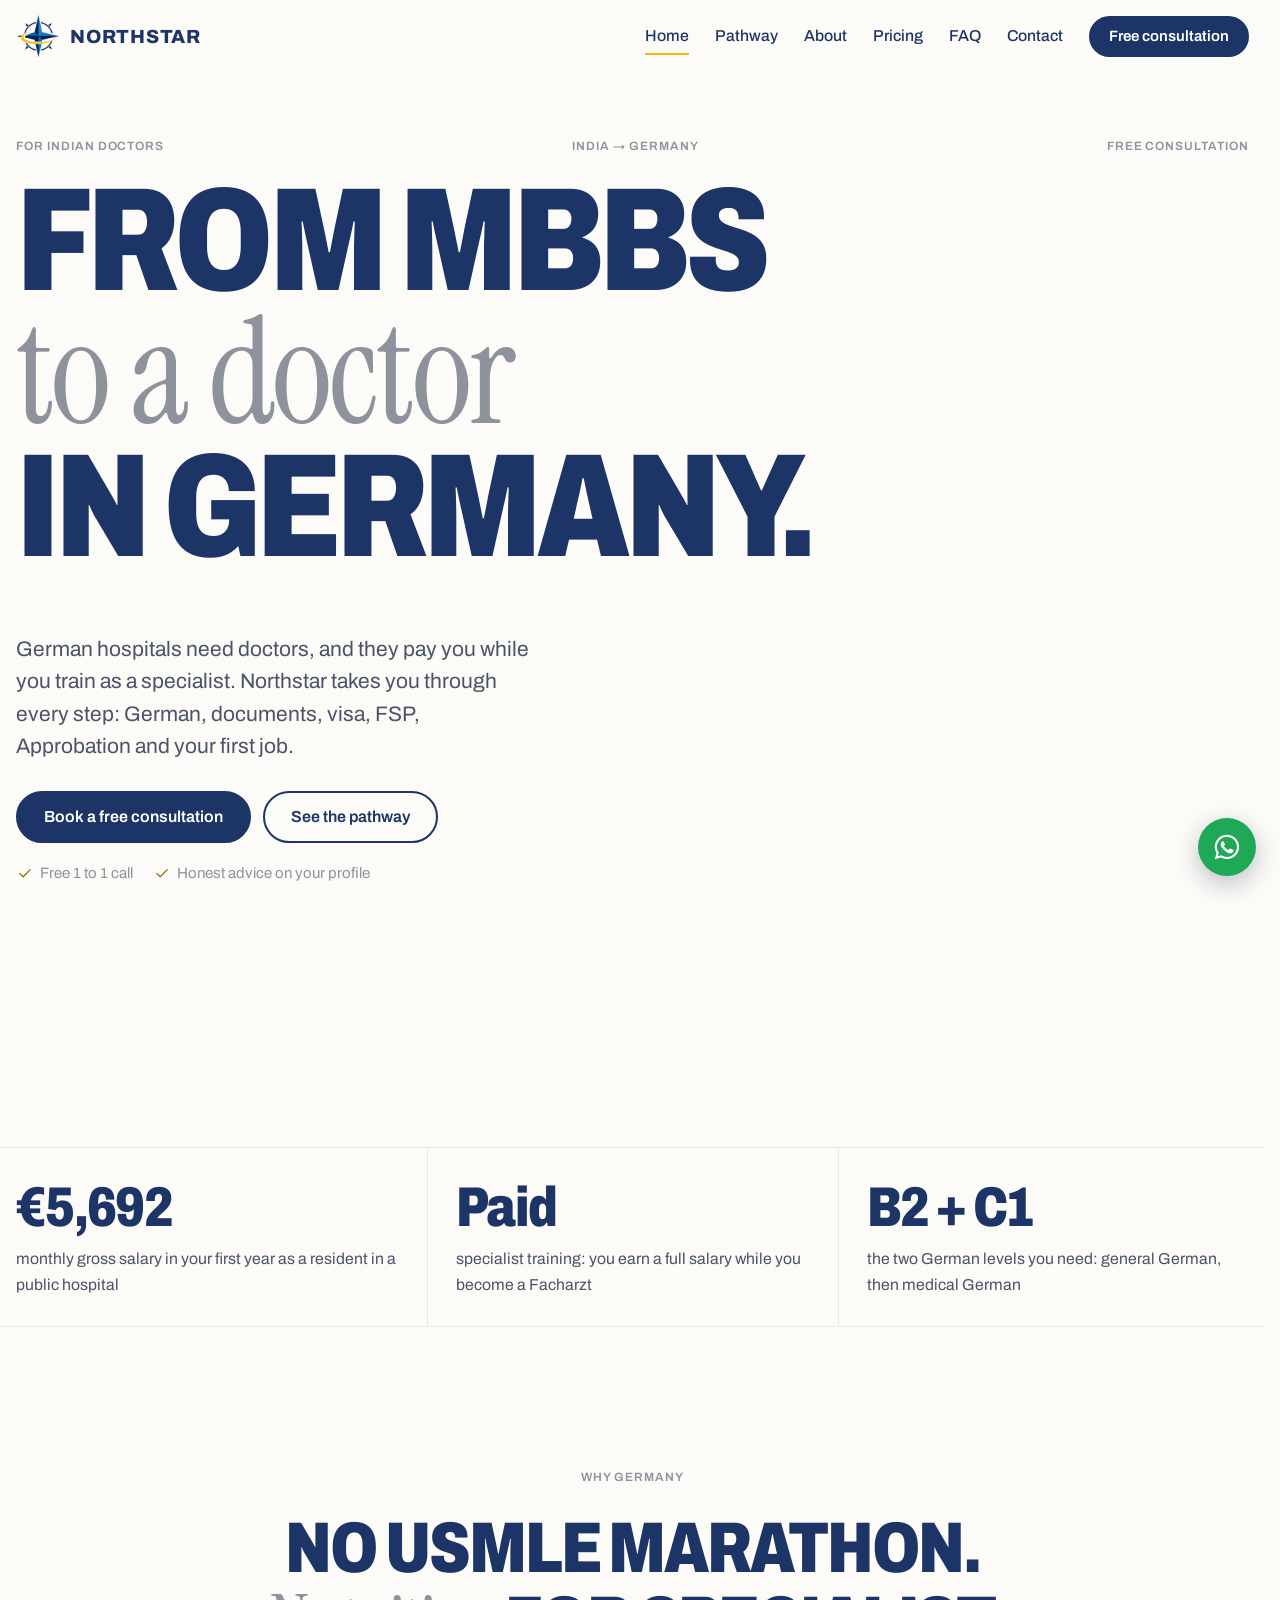
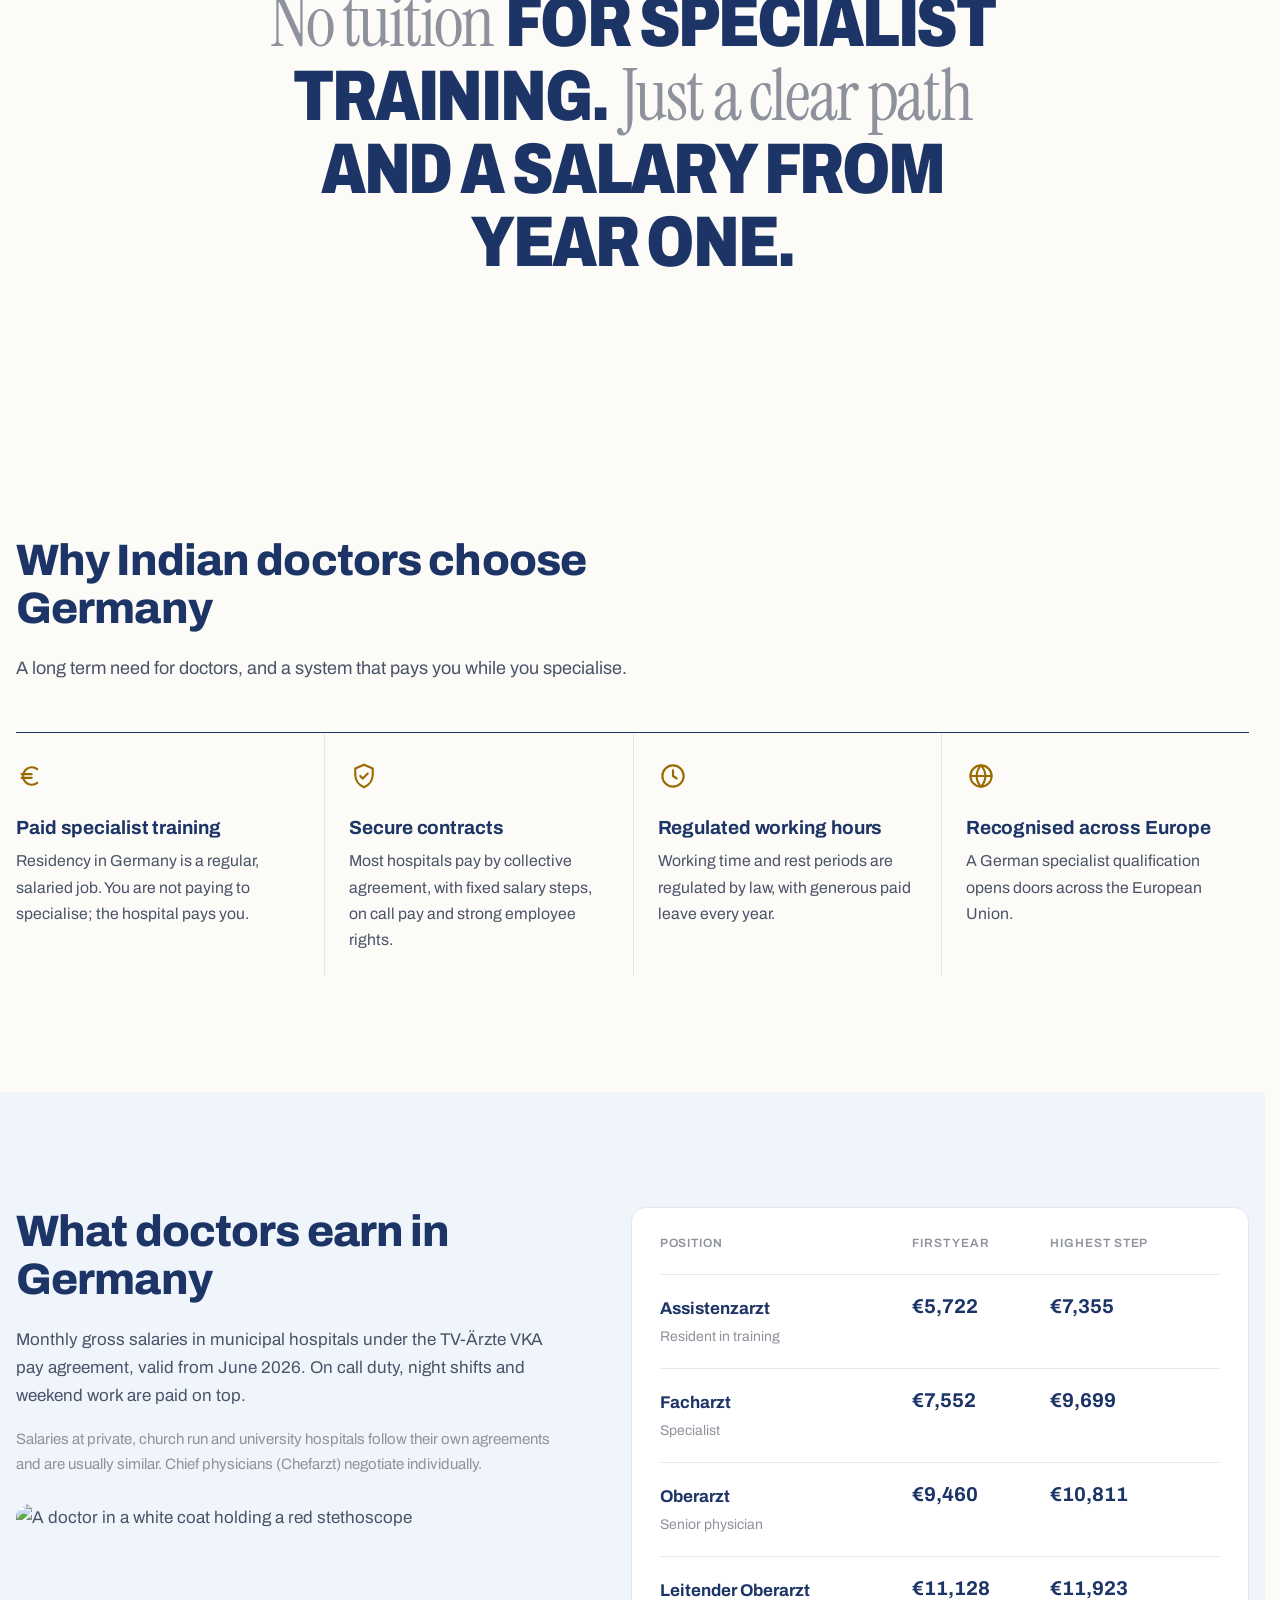
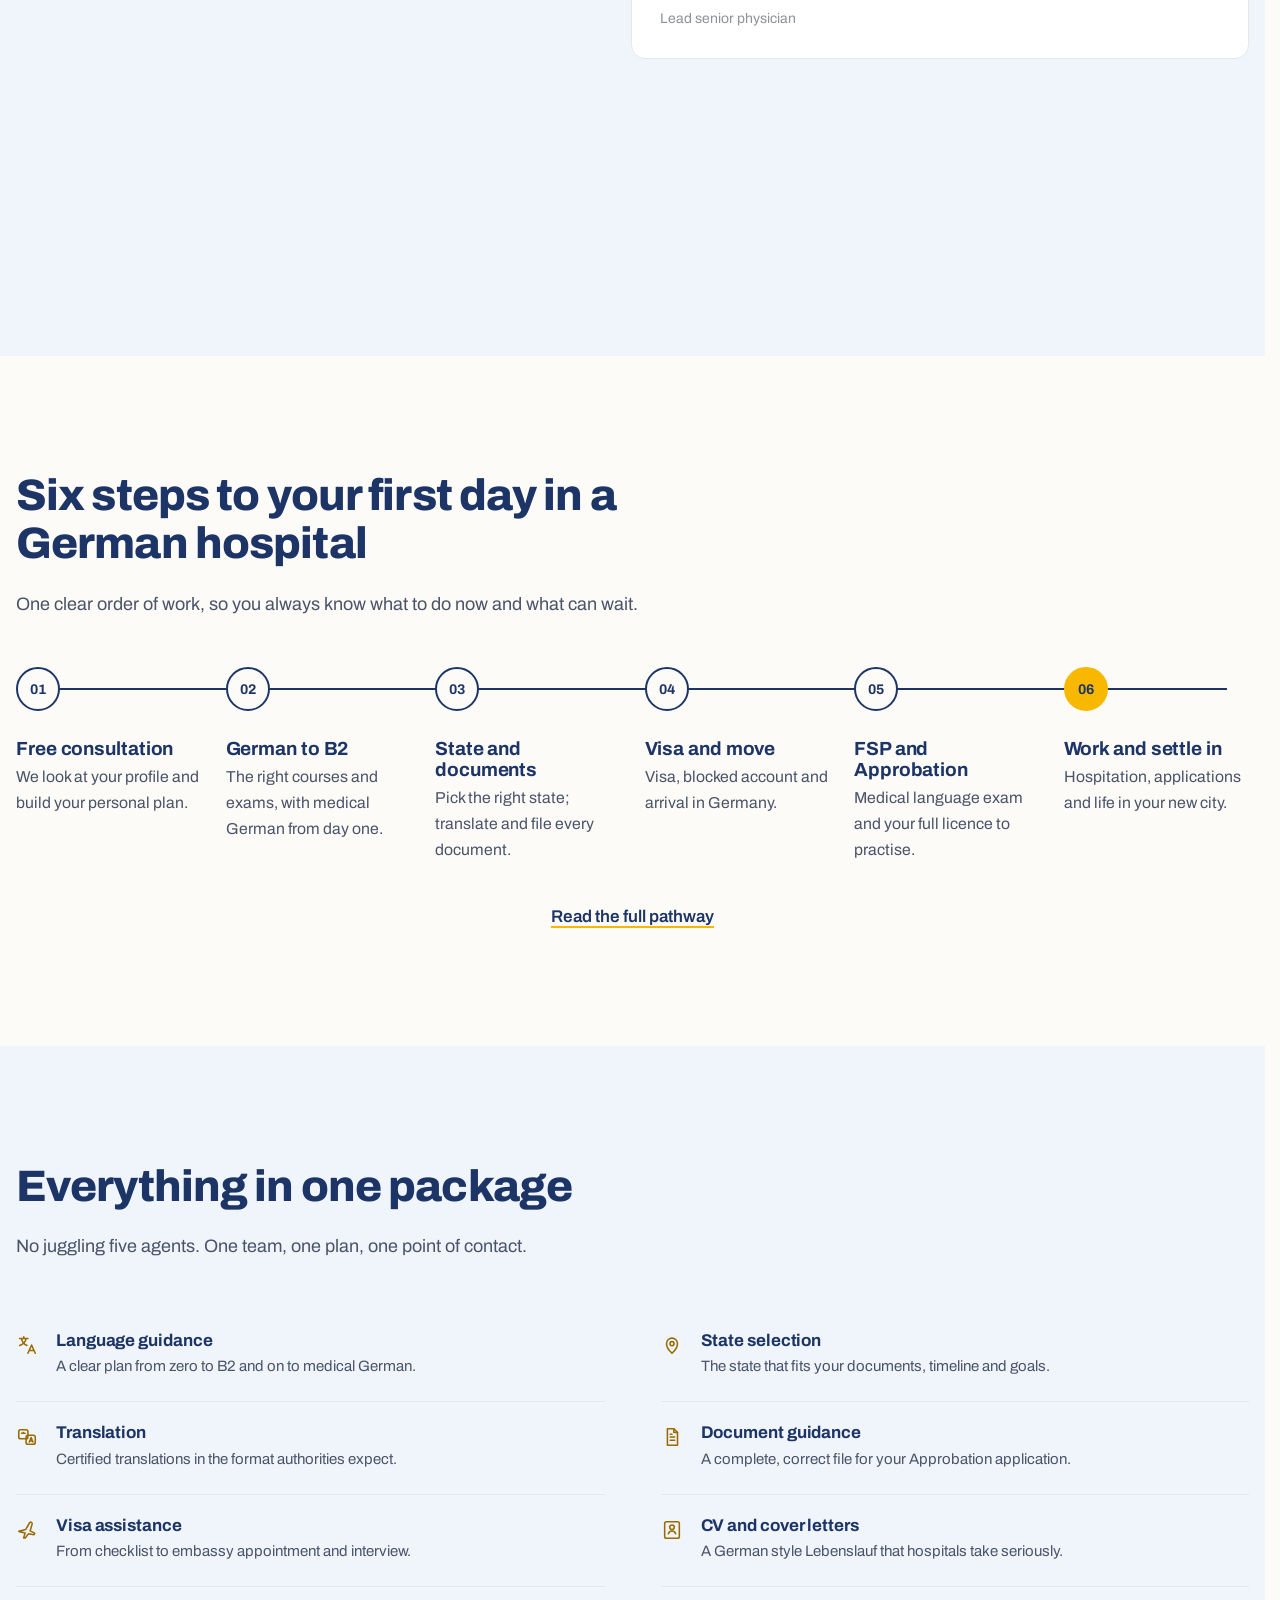
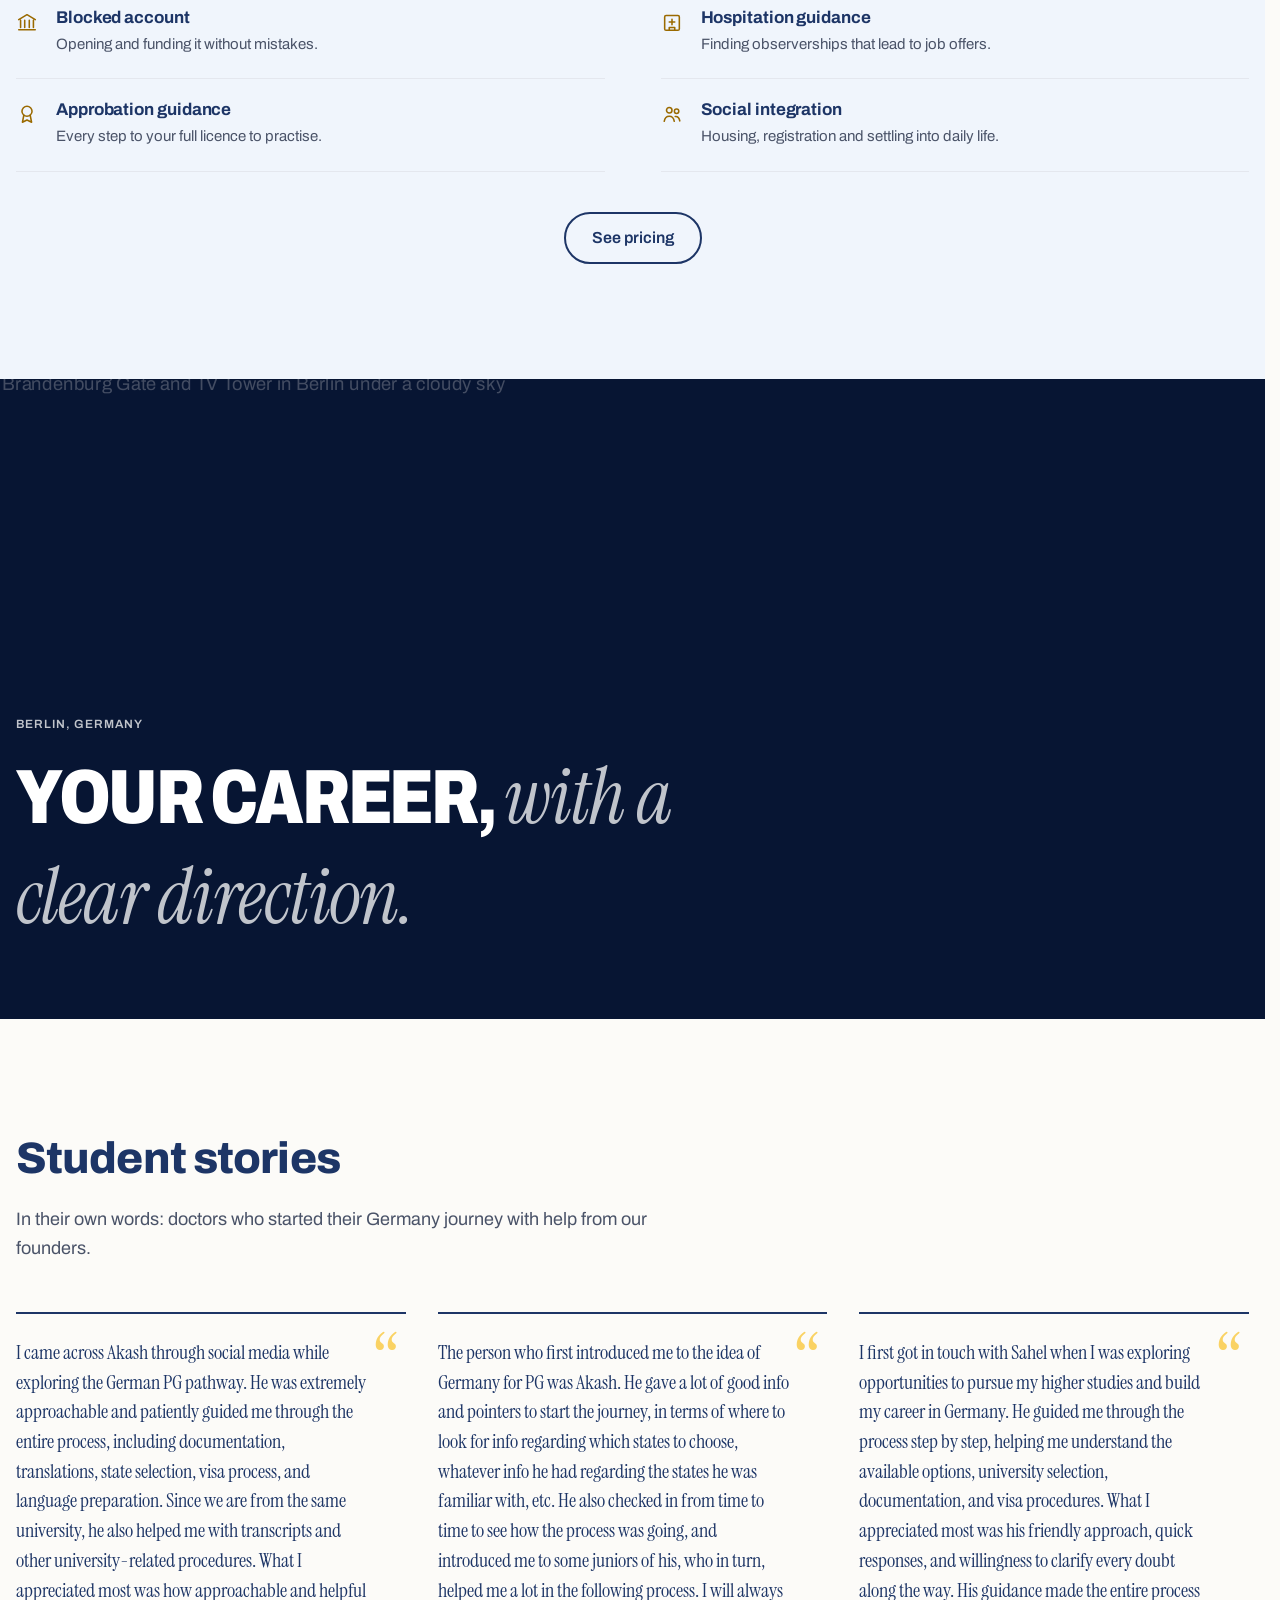
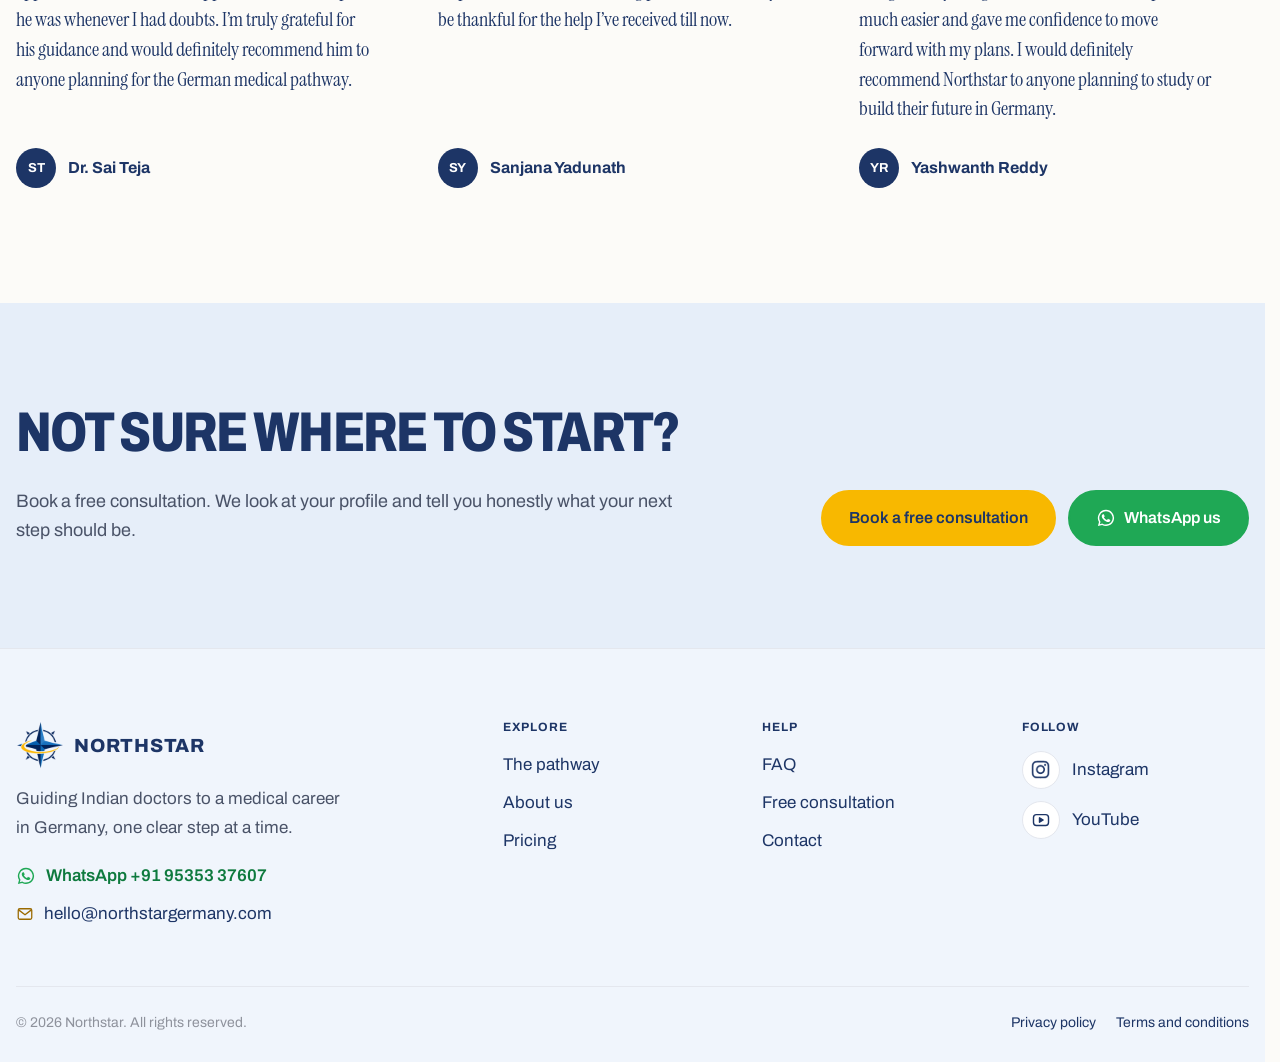
==== commit fa417d46: "Switch to the light white and blue look - Off white background, navy text and buttons, light blue al" ====
--- a/index.html
+++ b/index.html
@@ -12,14 +12,12 @@
   <link rel="icon" href="assets/favicon.ico" sizes="any">
   <link rel="icon" href="assets/favicon-32.png" type="image/png" sizes="32x32">
   <link rel="apple-touch-icon" href="assets/apple-touch-icon.png">
-  <meta name="theme-color" content="#F3F9FA">
+  <meta name="theme-color" content="#FCFBF8">
   <link rel="preconnect" href="https://fonts.googleapis.com">
   <link rel="preconnect" href="https://fonts.gstatic.com" crossorigin>
   <link href="https://fonts.googleapis.com/css2?family=Archivo:wdth,wght@75..100,400..900&family=Instrument+Serif:ital@0;1&display=swap" rel="stylesheet">
   <link rel="stylesheet" href="css/style.css">
 </head><body>
-<div class="bg-aurora" aria-hidden="true"><span></span><span></span><span></span></div>
-<div class="scroll-progress" aria-hidden="true"></div>
 <a class="skip-link" href="#main">Skip to content</a>
 
 <header class="site-header">
@@ -47,13 +45,8 @@
 
 <section class="hero">
   <div class="container">
-    <div class="label-row"><span><span class="pulse-dot" aria-hidden="true"></span>For Indian doctors</span><span>India → Germany</span><span>Free consultation</span></div>
+    <div class="label-row"><span>For Indian doctors</span><span>India → Germany</span><span>Free consultation</span></div>
     <h1 class="mega hero-title"><span class="mega-bold">From MBBS</span> <span class="mega-serif">to a doctor</span> <span class="mega-bold">in Germany.</span></h1>
-    <svg class="ecg" viewBox="0 0 1200 160" preserveAspectRatio="none" aria-hidden="true">
-  <defs><linearGradient id="ecgGrad" x1="0" x2="1"><stop offset="0" stop-color="#12B3A8"/><stop offset="1" stop-color="#3B8DEB"/></linearGradient></defs>
-  <path class="ecg-base" d="M0 100 L60 100 L72 92 L84 100 L100 100 L108 110 L118 22 L128 130 L138 100 L168 100 L186 84 L204 100 L300 100 L360 100 L372 92 L384 100 L400 100 L408 110 L418 22 L428 130 L438 100 L468 100 L486 84 L504 100 L600 100 L660 100 L672 92 L684 100 L700 100 L708 110 L718 22 L728 130 L738 100 L768 100 L786 84 L804 100 L900 100 L960 100 L972 92 L984 100 L1000 100 L1008 110 L1018 22 L1028 130 L1038 100 L1068 100 L1086 84 L1104 100 L1200 100"/>
-  <path class="ecg-pulse" d="M0 100 L60 100 L72 92 L84 100 L100 100 L108 110 L118 22 L128 130 L138 100 L168 100 L186 84 L204 100 L300 100 L360 100 L372 92 L384 100 L400 100 L408 110 L418 22 L428 130 L438 100 L468 100 L486 84 L504 100 L600 100 L660 100 L672 92 L684 100 L700 100 L708 110 L718 22 L728 130 L738 100 L768 100 L786 84 L804 100 L900 100 L960 100 L972 92 L984 100 L1000 100 L1008 110 L1018 22 L1028 130 L1038 100 L1068 100 L1086 84 L1104 100 L1200 100"/>
-</svg>
     <div class="hero-grid">
       <div class="hero-copy">
         <p class="lead">German hospitals need doctors, and they pay you while you train as a specialist. Northstar takes you through every step: German, documents, visa, FSP, Approbation and your first job.</p>
--- a/css/style.css
+++ b/css/style.css
@@ -5,39 +5,26 @@
    ========================================================= */
 
 /* ---------- 1. Design tokens: change colours and fonts here ---------- */
-/* Clinical glass theme: medical teal and sky blue on a very light, airy base,
-   with frosted, slightly transparent cards. */
 :root {
-  --paper:   #F3F9FA;   /* page base: clinical white with a hint of mint */
+  --paper:   #FCFBF8;   /* page background: soft off white */
   --white:   #FFFFFF;
-  --ink:     #0F2B3C;   /* deep clinical navy for headings */
-  --text:    #45606C;   /* body text */
-  --muted:   #8AA2AC;   /* faded serif words, captions */
-  --line:    rgba(15, 43, 60, .10);
-  --teal:    #0FA4A0;   /* medical teal: main colour */
-  --teal-d:  #0B807D;   /* darker teal for text and icons */
-  --sky:     #3B8DEB;   /* clinical sky blue: second colour */
-  --mint:    #DDF4F0;   /* soft mint tint */
-  --action:  #0FA4A0;
-  --accent:  #0B807D;   /* icons and small highlights */
-  --tint:    #DDF4F0;   /* selected answers */
-  --star:    #0FA4A0;   /* highlight colour (underlines, focus, small badges) */
-  --night:   #0B2A3A;   /* only behind the large photo */
-  --sky-2:   #E7F2FB;
-
-  /* glass */
-  --glass:        rgba(255, 255, 255, .58);
-  --glass-strong: rgba(255, 255, 255, .78);
-  --glass-edge:   rgba(255, 255, 255, .85);
-  --glass-blur:   saturate(160%) blur(18px);
-  --shadow-soft:  0 10px 40px rgba(15, 75, 95, .08), 0 2px 6px rgba(15, 75, 95, .04);
-  --grad:         linear-gradient(135deg, #12B3A8 0%, #2A9BD8 55%, #3B8DEB 100%);
+  --ink:     #1D3566;   /* softer Northstar navy: headings and main text */
+  --text:    #4A5368;   /* body text */
+  --muted:   #8E929C;   /* faded serif words, captions */
+  --line:    #E4E7EE;   /* borders */
+  --action:  #1D3566;   /* main buttons: Northstar navy */
+  --accent:  #9A6A00;   /* deep gold for icons and small highlights (readable on paper) */
+  --tint:    #FDF3D6;   /* soft gold background for selected answers */
+  --star:    #F8B800;   /* logo gold, used sparingly */
+  --night:   #071533;   /* only behind the large photo */
+  --sky:     #F0F5FC;   /* light blue sections, from the logo blue */
+  --sky-2:   #E6EEF9;   /* slightly deeper light blue */
 
   --sans:  "Archivo", system-ui, sans-serif;
   --serif: "Instrument Serif", Georgia, serif;
 
   --max: 1240px;
-  --r: 18px;
+  --r: 14px;
 }
 
 /* ---------- 2. Base ---------- */
@@ -613,265 +600,83 @@
 }
 
 /* =========================================================
-   26. CLINICAL GLASS THEME
+   26. LIGHT THEME
+   Light blue and white instead of dark navy blocks.
    ========================================================= */
-body { background: var(--paper); }
-a { text-decoration-color: rgba(15, 164, 160, .55); }
-
-/* Animated background: three soft colour clouds drifting behind everything */
-.bg-aurora { position: fixed; inset: 0; z-index: -1; overflow: hidden; pointer-events: none; background: linear-gradient(180deg, #F6FBFB 0%, #EEF6FA 100%); }
-.bg-aurora span { position: absolute; border-radius: 50%; opacity: .55; will-change: transform; }
-.bg-aurora span:nth-child(1) { width: 60vmax; height: 60vmax; left: -18vmax; top: -22vmax; background: radial-gradient(circle, rgba(18, 179, 168, .30), rgba(18, 179, 168, 0) 65%); animation: drift-a 26s ease-in-out infinite alternate; }
-.bg-aurora span:nth-child(2) { width: 55vmax; height: 55vmax; right: -20vmax; top: 10vh; background: radial-gradient(circle, rgba(59, 141, 235, .24), rgba(59, 141, 235, 0) 65%); animation: drift-b 32s ease-in-out infinite alternate; }
-.bg-aurora span:nth-child(3) { width: 45vmax; height: 45vmax; left: 25vw; bottom: -25vmax; background: radial-gradient(circle, rgba(140, 220, 205, .30), rgba(140, 220, 205, 0) 65%); animation: drift-c 28s ease-in-out infinite alternate; }
-@keyframes drift-a { to { transform: translate(14vw, 18vh) scale(1.15); } }
-@keyframes drift-b { to { transform: translate(-16vw, 22vh) scale(.9); } }
-@keyframes drift-c { to { transform: translate(-12vw, -20vh) scale(1.2); } }
-
-/* Scroll progress line under the header */
-.scroll-progress { position: fixed; top: 0; left: 0; right: 0; height: 3px; z-index: 90; background: var(--grad); transform-origin: left; transform: scaleX(0); }
-
-/* Header, mobile bar and phone menu become frosted glass */
-.site-header { background: rgba(255, 255, 255, .55); backdrop-filter: var(--glass-blur); -webkit-backdrop-filter: var(--glass-blur); }
-.site-header.scrolled { border-bottom-color: var(--glass-edge); box-shadow: 0 6px 24px rgba(15, 75, 95, .06); }
-.nav-toggle { background: var(--glass-strong); border-color: var(--glass-edge); }
-.mobile-bar { background: rgba(255, 255, 255, .7) !important; border-top-color: var(--glass-edge) !important; backdrop-filter: var(--glass-blur) !important; }
-@media (max-width: 900px) {
-  .site-nav { background: rgba(243, 249, 250, .86); backdrop-filter: var(--glass-blur); -webkit-backdrop-filter: var(--glass-blur); }
-  .site-nav a[aria-current="page"] { color: var(--teal-d); }
-}
-
-/* Headlines: navy bold words, serif words in a teal to blue gradient */
-.mega-serif, .statement-text .s, .photo-band-quote em {
-  background: var(--grad); -webkit-background-clip: text; background-clip: text; color: transparent;
-}
-.photo-band-quote em { background: linear-gradient(135deg, #8FF0E4, #A9D2FF); -webkit-background-clip: text; background-clip: text; }
-.label, .label-row { color: var(--teal-d); }
-
-/* Buttons: teal gradient with a light sweep on hover */
-.btn, .btn-signal {
-  position: relative; overflow: hidden; isolation: isolate;
-  background: var(--grad); border-color: transparent; color: #fff;
-  box-shadow: 0 8px 22px rgba(15, 164, 160, .25);
-}
-.btn::after {
-  content: ""; position: absolute; inset: 0; z-index: -1;
-  background: linear-gradient(110deg, transparent 30%, rgba(255,255,255,.45) 50%, transparent 70%);
-  transform: translateX(-120%); transition: transform .7s var(--ease, ease);
-}
-.btn:hover::after { transform: translateX(120%); }
-.btn:hover, .btn-signal:hover { background: var(--grad); border-color: transparent; color: #fff; box-shadow: 0 12px 30px rgba(15, 164, 160, .32); }
-.btn-ghost { background: var(--glass-strong); color: var(--ink); border-color: var(--glass-edge); box-shadow: var(--shadow-soft); backdrop-filter: var(--glass-blur); }
-.btn-ghost:hover { background: #fff; color: var(--ink); border-color: #fff; }
-.btn-wa, .btn-wa:hover { background: #1FA855; border-color: #1FA855; color: #fff; box-shadow: 0 8px 22px rgba(31, 168, 85, .25); }
-
-/* Frosted glass cards */
-.glass, .reason, .service, .quote, .table-card, .price-card, .form, .side-card, .person,
-.selfcheck, .gl-item, .stage, .pill-list li, .facts-grid, .extra-box, .faq-group, .inc-list li {
-  background: var(--glass);
-  border: 1px solid var(--glass-edge);
-  border-radius: var(--r);
-  box-shadow: var(--shadow-soft);
-  backdrop-filter: var(--glass-blur); -webkit-backdrop-filter: var(--glass-blur);
-}
-.section-mist { background: rgba(255, 255, 255, .35); }
-.section-mist .table-card { background: var(--glass-strong); }
-
-/* Cursor glow inside cards (position set by script) */
-.glow { position: relative; }
-.glow::before {
-  content: ""; position: absolute; inset: 0; border-radius: inherit; pointer-events: none; opacity: 0;
-  background: radial-gradient(260px circle at var(--mx, 50%) var(--my, 50%), rgba(18, 179, 168, .14), transparent 60%);
-  transition: opacity .3s;
-}
-.glow:hover::before { opacity: 1; }
-
-/* Facts strip as one glass panel */
-.facts { border: 0; padding: 8px 0 0; }
-.facts-grid { padding: 0 8px; }
-.fact { padding: 28px 24px; }
-.fact + .fact { border-left-color: var(--line); }
-.fact-num { background: var(--grad); -webkit-background-clip: text; background-clip: text; color: transparent; }
-
-/* Reasons and services as cards */
-.reasons { gap: 18px; border-top: 0; }
-.reason, .reason + .reason { padding: 26px 22px; border-left: 1px solid var(--glass-edge); }
-.reason .icon, .service .icon, .inc-list .icon {
-  width: 46px; height: 46px; padding: 11px; border-radius: 14px;
-  color: var(--teal-d); background: linear-gradient(135deg, rgba(18,179,168,.16), rgba(59,141,235,.14));
-}
-.services { gap: 14px; }
-.service { padding: 18px 20px; border-bottom: 1px solid var(--glass-edge); align-items: flex-start; }
-.inc-list { gap: 14px; }
-.inc-list li { padding: 18px 20px; border-bottom: 1px solid var(--glass-edge); }
-
-/* Quotes */
-.quote { padding: 28px; border-top: 1px solid var(--glass-edge); }
-.avatar-sm { background: var(--grad); }
-
-/* Six steps: the line fills with colour as it scrolls into view */
-.line::before { background: rgba(15, 43, 60, .12); }
-.line::after { content: ""; position: absolute; left: 21px; top: 22px; width: 2px; height: 0; background: var(--grad); transition: height 1.6s var(--ease, ease) .2s, width 1.6s var(--ease, ease) .2s; }
-.line.drawn::after { height: calc(100% - 44px); }
-.stop::before { background: var(--glass-strong); border-color: rgba(15, 164, 160, .5); color: var(--teal-d); backdrop-filter: var(--glass-blur); transition: background .4s, color .4s, border-color .4s; }
-.line.drawn .stop::before { border-color: var(--teal); }
-.stop:last-child::before { background: var(--grad); border-color: transparent; color: #fff; }
-@media (min-width: 980px) {
-  .line::after { left: 22px; top: 21px; height: 2px; width: 0; }
-  .line.drawn::after { height: 2px; width: calc(100% - 44px); }
-}
-
-/* Pathway stages */
-.stage { padding: 32px; margin-bottom: 16px; border-top: 1px solid var(--glass-edge); }
-.stage:last-child { border-bottom: 1px solid var(--glass-edge); }
-.stage-num span { background: var(--grad); -webkit-background-clip: text; background-clip: text; color: transparent; }
-.ticks li { background: var(--glass-strong); border-color: var(--glass-edge); }
-
-/* Glossary */
-.glossary { border-top: 0; display: grid; gap: 16px; }
-.gl-item { padding: 28px 32px; border-bottom: 1px solid var(--glass-edge); }
-.gl-abbr { background: var(--mint); color: var(--teal-d); }
-.gl-more summary { border-bottom-color: var(--teal); }
-.gl-parts li { background: var(--glass-strong); border-color: var(--glass-edge); }
-.gl-note { background: var(--mint); border-left-color: var(--teal); }
-
-/* Pricing */
-.price-card { border-top: 4px solid var(--teal); background: var(--glass-strong); color: var(--text); }
-.price-label { color: var(--teal-d); }
-.price-big { background: var(--grad); -webkit-background-clip: text; background-clip: text; color: transparent; }
+.section-mist { background: var(--sky); }
+.section-mist .table-card { background: var(--white); border: 1px solid var(--line); }
+
+.cta-band { background: var(--sky-2); color: var(--text); }
+.cta-band h2 { color: var(--ink); }
+
+.price-card {
+  background: var(--white); color: var(--text);
+  border: 1px solid var(--line); border-top: 4px solid var(--star);
+  box-shadow: 0 18px 40px rgba(29, 53, 102, .08);
+}
+.price-label { color: var(--accent); }
+.price-big { color: var(--ink); }
 .price-card .muted { color: var(--muted); }
-.price-points .icon { color: var(--teal-d); }
-.extra-box { border-left: 4px solid var(--teal); }
-.extra-note { background: var(--mint); color: var(--teal-d); }
-
-/* FAQ */
-.faq-group { padding: 24px 28px; }
-.faq details:first-child { border-top-color: var(--line); }
-.faq summary::after { color: var(--teal-d); }
-.faq-nav a:hover { background: var(--glass-strong); }
-
-/* Forms */
-.form input, .form select, .form textarea { background: rgba(255, 255, 255, .7); border-color: rgba(15, 43, 60, .12); }
-.form input:focus, .form textarea:focus { border-color: var(--teal); box-shadow: 0 0 0 4px rgba(15, 164, 160, .12); }
-.choice { background: rgba(255, 255, 255, .65); border-color: rgba(15, 43, 60, .12); }
-.choice:has(input:checked) { border-color: var(--teal); background: var(--mint); }
-.choice:has(input:checked) .key { background: var(--grad); border-color: transparent; color: #fff; }
-.next-steps li > span { background: var(--grad); }
-.check-row { background: rgba(255, 255, 255, .7); border-color: rgba(15, 43, 60, .1); }
-.check-row:has(input:checked) { border-color: var(--teal); background: var(--mint); }
-.meter span { background: var(--grad); }
-
-/* About */
-.pill-list li { border: 1px solid var(--glass-edge); }
-.avatar { background: var(--mint); color: var(--teal-d); }
-.role { color: var(--teal-d); }
-
-/* Call to action band and footer: light glass */
-.cta-band { background: transparent; color: var(--text); }
-.cta-band-inner { background: var(--glass); border: 1px solid var(--glass-edge); border-radius: calc(var(--r) + 8px); box-shadow: var(--shadow-soft); backdrop-filter: var(--glass-blur); -webkit-backdrop-filter: var(--glass-blur); padding: clamp(28px, 5vw, 56px); }
-.cta-band h2 { color: var(--ink); }
-.site-footer { background: rgba(255, 255, 255, .5); color: var(--text); border-top: 1px solid var(--glass-edge); backdrop-filter: var(--glass-blur); -webkit-backdrop-filter: var(--glass-blur); }
-.site-footer h4, .site-footer a, .site-footer .logo { color: var(--ink); }
-.site-footer a:hover { color: var(--teal-d); }
-.footer-contact .icon { color: var(--teal-d); }
+.price-points .icon { color: var(--accent); }
+
+.form, .side-card, .person { border: 1px solid var(--line); }
+.selfcheck { background: var(--white); border: 1px solid var(--line); }
+.section-mist .pill-list li, .section-mist .check-row { background: var(--white); }
+
+.site-footer { background: var(--sky); color: var(--text); border-top: 1px solid var(--line); }
+.site-footer h4 { color: var(--ink); }
+.site-footer a { color: var(--ink); }
+.site-footer a:hover { color: var(--accent); }
+.site-footer .logo { color: var(--ink); }
+.footer-contact .icon { color: var(--accent); }
 .footer-bottom { border-top-color: var(--line); color: var(--muted); }
 .footer-wa, .site-footer a.footer-wa { color: #0E7A3E; }
 .footer-wa .wa-icon { color: #1FA855; }
-.social-icon { background: var(--glass-strong); border-color: var(--glass-edge); color: var(--ink); }
-.site-footer a.social:hover .social-icon { background: var(--grad); border-color: transparent; color: #fff; }
-
-/* Photos: rounded, soft teal tone, gentle zoom on hover */
-.hero-photo, .wide-photo, .salary-photo { border-radius: var(--r); overflow: hidden; box-shadow: 0 24px 60px rgba(15, 75, 95, .14); }
-.hero-photo img, .salary-photo img { filter: saturate(.9) contrast(1.02); }
-.photo-band { background: var(--night); }
-.photo-band > img { opacity: .92; }
-.photo-band::after { background: linear-gradient(180deg, rgba(11, 42, 58, 0) 45%, rgba(11, 42, 58, .6)); }
-.salary-photo img, .wide-photo img { transition: transform 1.2s var(--ease, ease); }
-.salary-photo:hover img { transform: scale(1.04); }
-
-/* Hero heartbeat line */
-.hero { position: relative; }
-/* Heartbeat line: its own thin strip under the headline, never behind the letters */
-.ecg { display: block; position: static; width: 100%; height: clamp(44px, 7vw, 84px); margin: clamp(-4px, -0.5vw, 0px) 0 clamp(8px, 1.5vw, 18px); pointer-events: none; opacity: .7; }
-.ecg .ecg-base { fill: none; stroke: rgba(15, 164, 160, .08); stroke-width: 1.5; vector-effect: non-scaling-stroke; }
-.ecg .ecg-pulse {
-  fill: none; stroke: url(#ecgGrad); stroke-width: 2.5; stroke-linecap: round; stroke-linejoin: round; vector-effect: non-scaling-stroke;
-  stroke-dasharray: 260 2400; stroke-dashoffset: 260; opacity: .55; filter: drop-shadow(0 0 4px rgba(18, 179, 168, .35));
-  animation: ecg-run 3.6s linear infinite;
-}
-@keyframes ecg-run { to { stroke-dashoffset: -2400; } }
-.pulse-dot { display: inline-block; width: 8px; height: 8px; border-radius: 50%; background: var(--teal); margin-right: 8px; box-shadow: 0 0 0 0 rgba(15, 164, 160, .5); animation: pulse 1.8s ease-out infinite; vertical-align: middle; }
-@keyframes pulse { 70% { box-shadow: 0 0 0 10px rgba(15, 164, 160, 0); } 100% { box-shadow: 0 0 0 0 rgba(15, 164, 160, 0); } }
-
-/* Reveal with a soft blur, so sections arrive like they come into focus */
-.reveal { filter: blur(6px); }
-.reveal.in { filter: none; transition: opacity .8s var(--ease, ease), transform .9s var(--ease, ease), filter .8s var(--ease, ease); transition-delay: var(--d, 0s); }
-
-/* Card tilt on desktop (angles set by script) */
-@media (hover: hover) and (pointer: fine) {
-  .tilt { transform: perspective(900px) rotateX(var(--rx, 0deg)) rotateY(var(--ry, 0deg)) translateY(var(--lift, 0)); transition: transform .35s var(--ease, ease), box-shadow .35s; }
-  .tilt:hover { --lift: -4px; box-shadow: 0 18px 50px rgba(15, 75, 95, .14); }
-}
-
-@media (max-width: 760px) {
-  .fact, .fact + .fact { padding: 22px 20px; }
-  .fact + .fact { border-left: 0; border-top: 1px solid var(--line); }
-  .reasons { gap: 12px; }
-  .reason + .reason { border-top: 1px solid var(--glass-edge); }
-  .gl-item, .stage, .faq-group { padding: 22px 20px; }
-  .cta-band-inner { padding: 28px 22px; }
-}
-
-@media (prefers-reduced-motion: reduce) {
-  .bg-aurora span, .ecg .ecg-pulse, .pulse-dot { animation: none !important; }
-  .reveal { filter: none !important; }
-  .line::after { transition: none !important; }
-  .tilt { transform: none !important; }
-}
-
-/* Older browsers without frosted glass get solid light cards */
-@supports not ((backdrop-filter: blur(1px)) or (-webkit-backdrop-filter: blur(1px))) {
-  .reason, .service, .quote, .table-card, .price-card, .form, .side-card, .person, .selfcheck,
-  .gl-item, .stage, .pill-list li, .facts-grid, .extra-box, .faq-group, .inc-list li, .cta-band-inner, .site-header, .site-footer { background: rgba(255, 255, 255, .94); }
-}
-
-/* Photo caption sits on the photo as a small glass label */
-.hero-photo figcaption {
-  position: absolute; left: 14px; bottom: 14px; margin: 0;
-  padding: 6px 12px; border-radius: 999px;
-  background: rgba(255, 255, 255, .7); color: var(--teal-d);
-  backdrop-filter: var(--glass-blur); -webkit-backdrop-filter: var(--glass-blur);
-}
+.site-footer a.footer-wa:hover { color: #0A5E2F; }
+.social-icon { background: var(--white); border-color: var(--line); color: var(--ink); }
+
+/* the big photo keeps a lighter shade so its white text stays readable */
+.photo-band > img { opacity: .9; }
+.photo-band::after { background: linear-gradient(180deg, rgba(7,21,51,0) 50%, rgba(7,21,51,.55)); }
+
+/* =========================================================
+   27. ADDITIONS IN THE LIGHT STYLE
+   Founder cards, testimonials and the About header photo.
+   ========================================================= */
 
 /* Founder cards: large round portrait over a light blue band */
 .team { grid-template-columns: repeat(2, 1fr); gap: 28px; align-items: stretch; }
-.person { display: flex; flex-direction: column; align-items: center; text-align: center; padding: 0 0 32px; overflow: hidden; }
-.person::after {
+.person { position: relative; display: flex; flex-direction: column; align-items: center; text-align: center; padding: 0 0 32px; overflow: hidden; background: var(--white); border-radius: var(--r); }
+.person::before {
   content: ""; position: absolute; left: 0; right: 0; top: 0; height: 150px; z-index: 0;
-  background: linear-gradient(135deg, #CFE6FB 0%, #B7DBFA 50%, #CFEFEA 100%);
+  background: linear-gradient(135deg, #DCE8F8 0%, #E9F0FB 55%, #F7EFD9 100%);
 }
 .person-photo {
   position: relative; z-index: 1; display: block;
   width: clamp(200px, 22vw, 260px); height: clamp(200px, 22vw, 260px);
   margin-top: 36px; border-radius: 50%; overflow: hidden;
-  padding: 0; border: 10px solid #fff; background: #fff;
-  box-shadow: 0 20px 50px rgba(15, 75, 95, .16);
-}
-.person-photo img { width: 100%; height: 100%; border-radius: 50%; object-fit: cover; object-position: 50% 30%; border: 0; transition: transform .8s var(--ease, ease); }
+  border: 10px solid #fff; background: #fff; box-shadow: 0 20px 50px rgba(29, 53, 102, .14);
+}
+.person-photo img { width: 100%; height: 100%; border-radius: 50%; object-fit: cover; object-position: 50% 30%; transition: transform .8s var(--ease, ease); }
 .person:hover .person-photo img { transform: scale(1.04); }
 .person > div { position: relative; z-index: 1; padding: 22px clamp(20px, 3vw, 36px) 0; max-width: 56ch; }
 .person h3 { font-size: 1.375rem; margin-bottom: 4px; }
 .person .role { margin-bottom: 14px; }
 .person p:not(.role) { text-align: left; }
-@media (max-width: 900px) {
-  .team { grid-template-columns: 1fr; }
-}
+@media (max-width: 900px) { .team { grid-template-columns: 1fr; } }
 @media (max-width: 760px) {
-  .person::after { height: 120px; }
+  .person::before { height: 120px; }
   .person-photo { width: 200px; height: 200px; margin-top: 28px; border-width: 8px; }
 }
 
-/* Page header with a background photo (About page) */
+/* Testimonials: up to three side by side, with a gold quote mark */
+.quotes { grid-template-columns: repeat(auto-fit, minmax(min(100%, 340px), 1fr)); gap: 32px; }
+.quote { position: relative; }
+.quote::after { content: "\201C"; position: absolute; top: 14px; right: 4px; font: 400 5rem/1 var(--serif); color: var(--star); opacity: .6; }
+.quote blockquote { font-size: clamp(1.125rem, 1.6vw, 1.3125rem); line-height: 1.45; padding-right: 36px; }
+.quote figcaption strong { color: var(--ink); font-size: 1rem; }
+
+/* About page header with a background photo */
 .page-hero.has-bg { position: relative; overflow: hidden; min-height: clamp(460px, 62vh, 640px); display: flex; align-items: center; }
 .page-hero.has-bg > .container { position: relative; z-index: 1; }
 .page-hero-bg { position: absolute; inset: 0; z-index: 0; }
@@ -879,23 +684,12 @@
 .page-hero-bg::after {
   content: ""; position: absolute; inset: 0;
   background:
-    linear-gradient(90deg, rgba(243, 249, 250, .96) 0%, rgba(243, 249, 250, .88) 38%, rgba(243, 249, 250, .45) 70%, rgba(243, 249, 250, .2) 100%),
-    linear-gradient(180deg, rgba(243, 249, 250, 0) 70%, rgba(243, 249, 250, 1) 100%);
+    linear-gradient(90deg, rgba(252, 251, 248, .96) 0%, rgba(252, 251, 248, .88) 38%, rgba(252, 251, 248, .45) 70%, rgba(252, 251, 248, .2) 100%),
+    linear-gradient(180deg, rgba(252, 251, 248, 0) 70%, rgba(252, 251, 248, 1) 100%);
 }
 @keyframes slow-zoom { from { transform: scale(1.02); } to { transform: scale(1.12); } }
 @media (max-width: 760px) {
   .page-hero.has-bg { min-height: 0; }
-  .page-hero-bg::after { background: linear-gradient(180deg, rgba(243, 249, 250, .78) 0%, rgba(243, 249, 250, .9) 55%, rgba(243, 249, 250, 1) 100%); }
+  .page-hero-bg::after { background: linear-gradient(180deg, rgba(252, 251, 248, .8) 0%, rgba(252, 251, 248, .9) 55%, rgba(252, 251, 248, 1) 100%); }
 }
 @media (prefers-reduced-motion: reduce) { .page-hero-bg img { animation: none; } }
-
-/* Real testimonials are longer: two columns, smaller serif, opening quote mark */
-.quotes { grid-template-columns: repeat(auto-fit, minmax(min(100%, 340px), 1fr)); gap: 24px; }
-.quote { position: relative; padding: 36px 32px 28px; }
-.quote::after {
-  content: "“"; position: absolute; top: 4px; right: 22px;
-  font: 400 6rem/1 var(--serif); background: var(--grad); -webkit-background-clip: text; background-clip: text; color: transparent; opacity: .35;
-}
-.quote blockquote { font-size: clamp(1.125rem, 1.6vw, 1.3125rem); line-height: 1.45; }
-.quote figcaption strong { color: var(--ink); font-size: 1rem; }
-@media (max-width: 900px) { .quotes { grid-template-columns: 1fr; } }
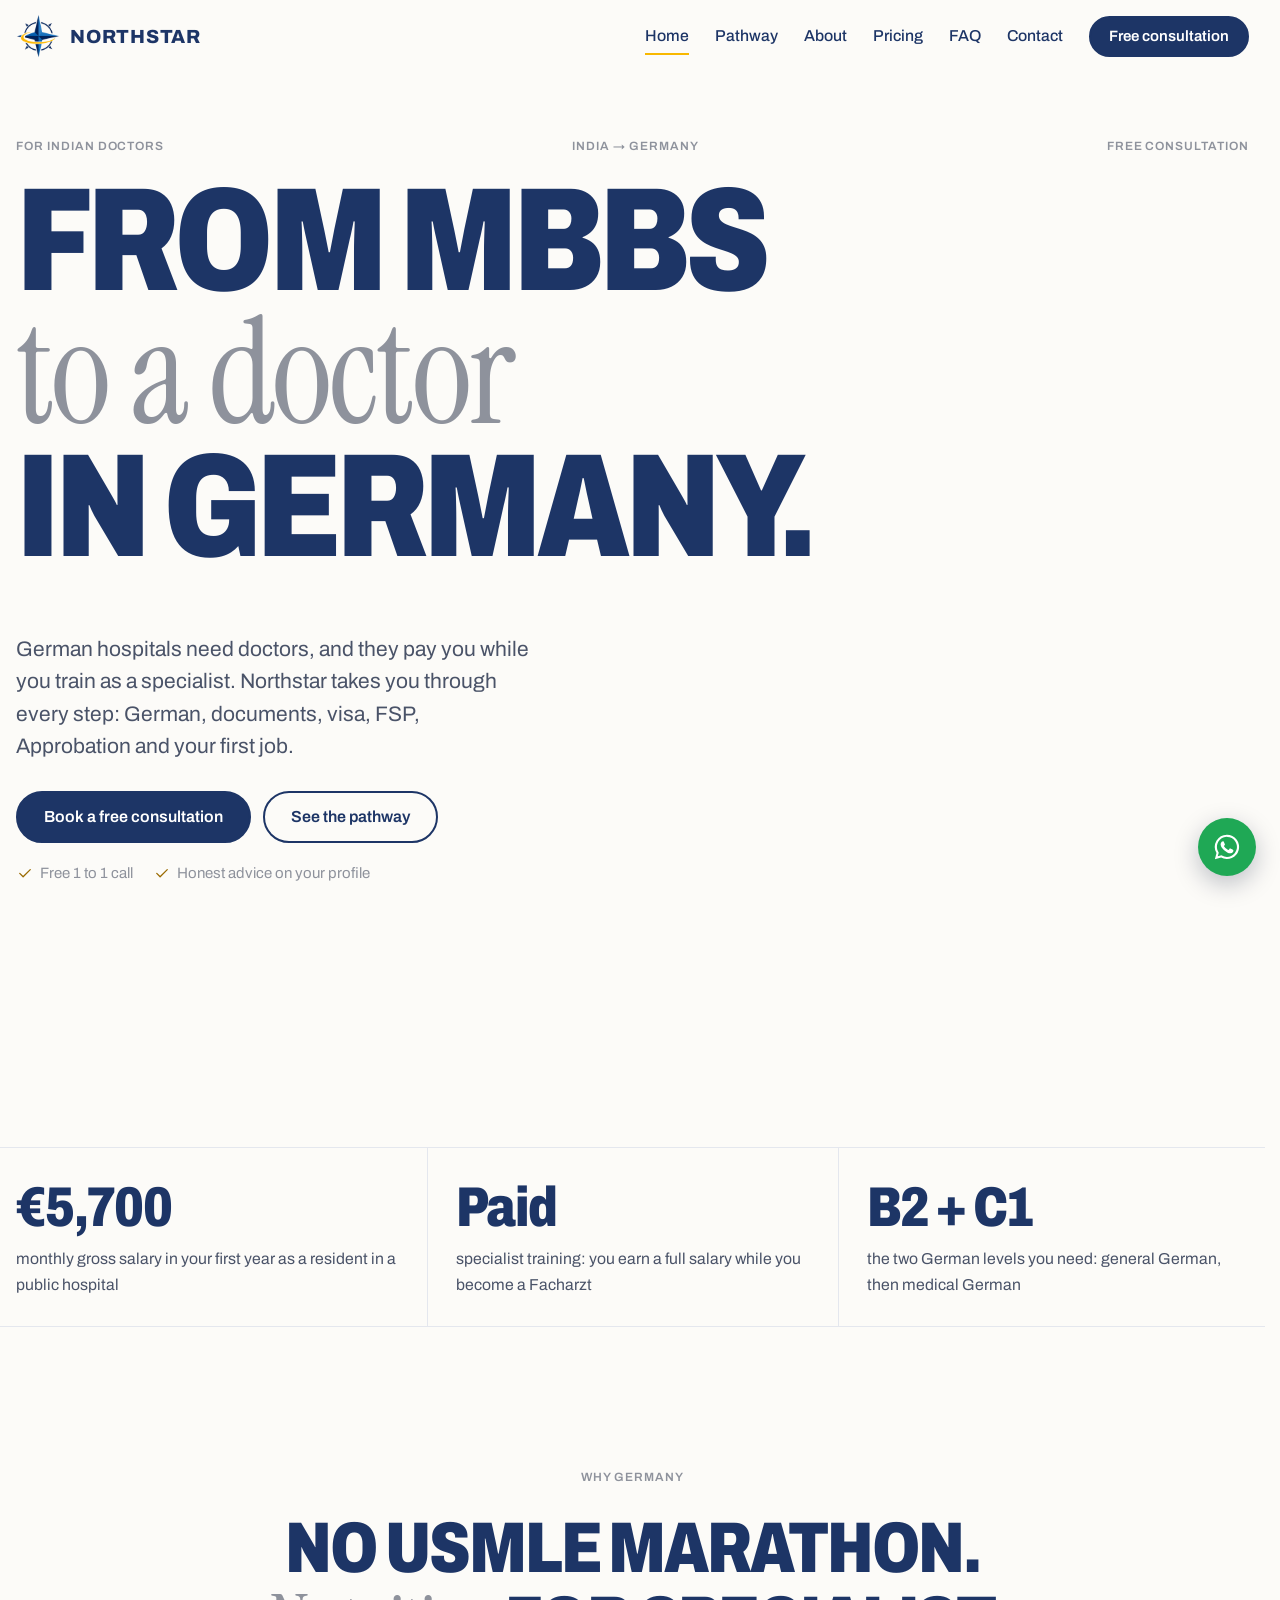
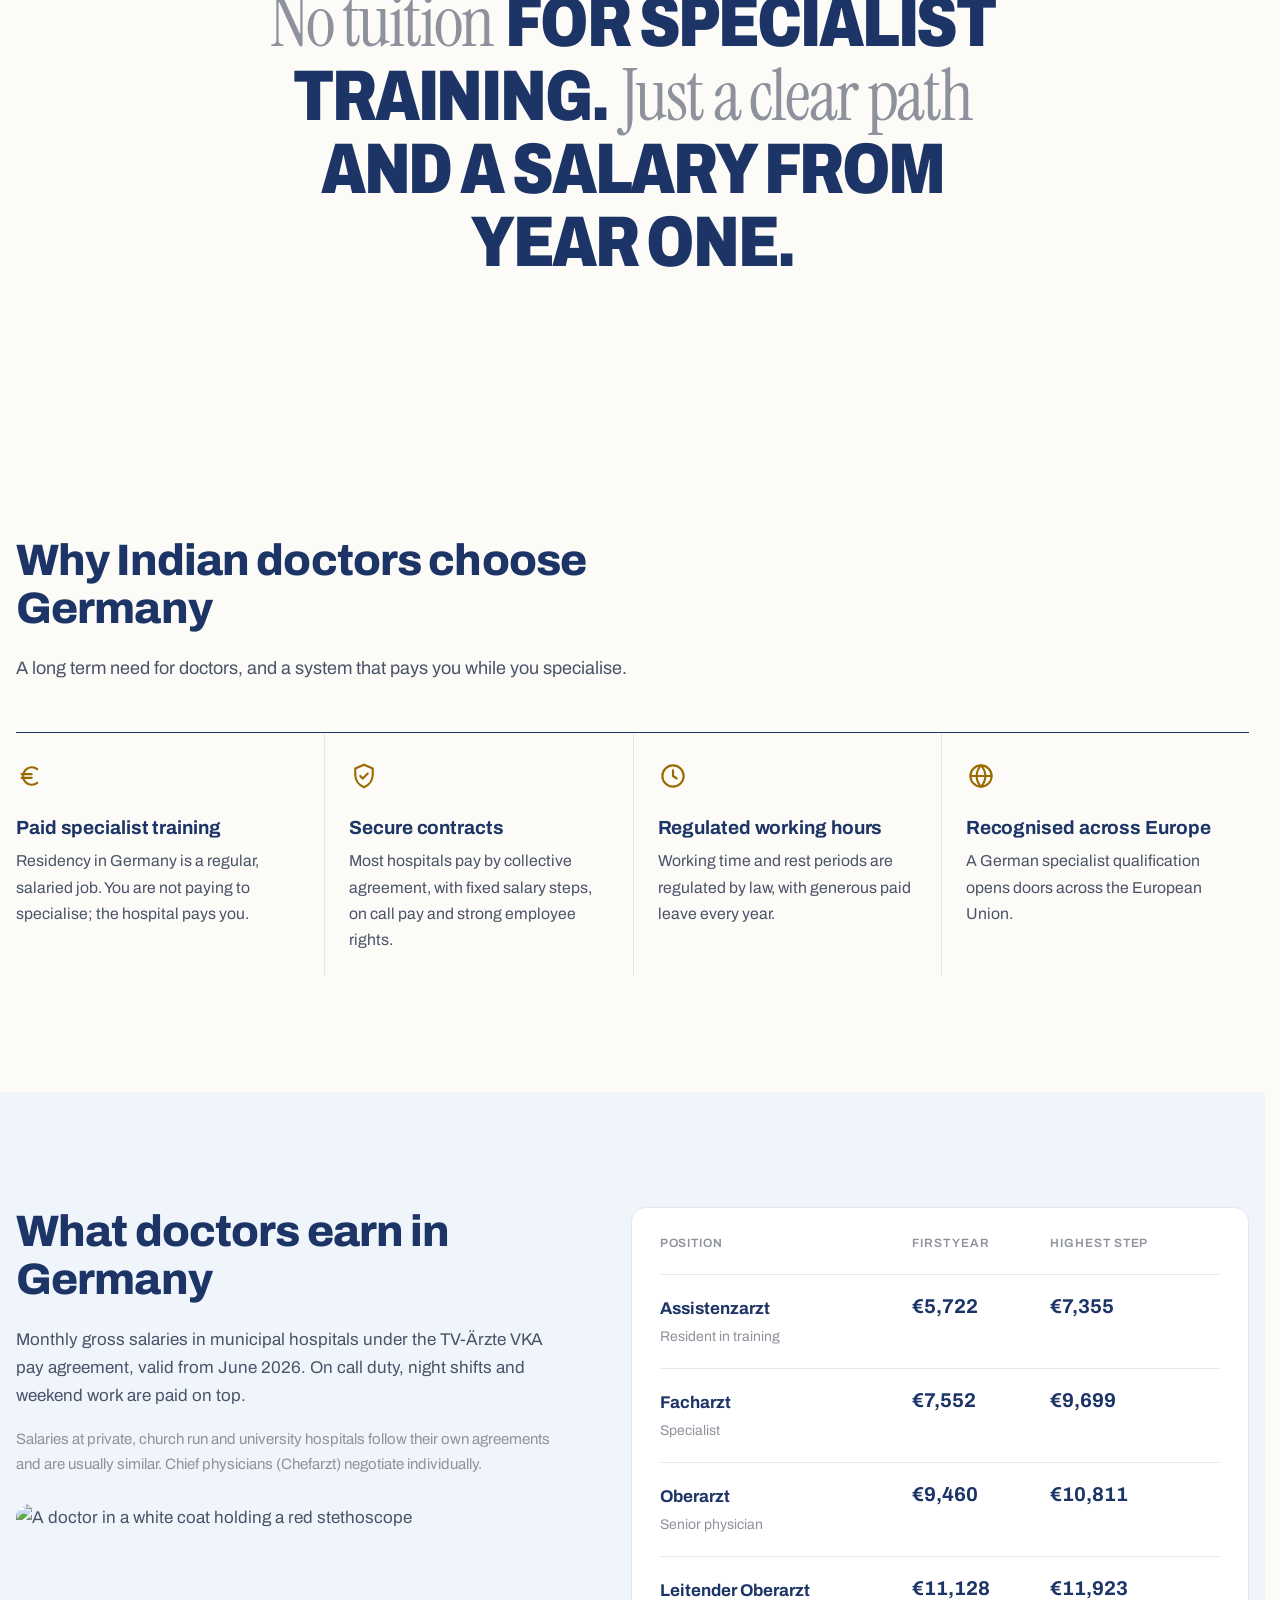
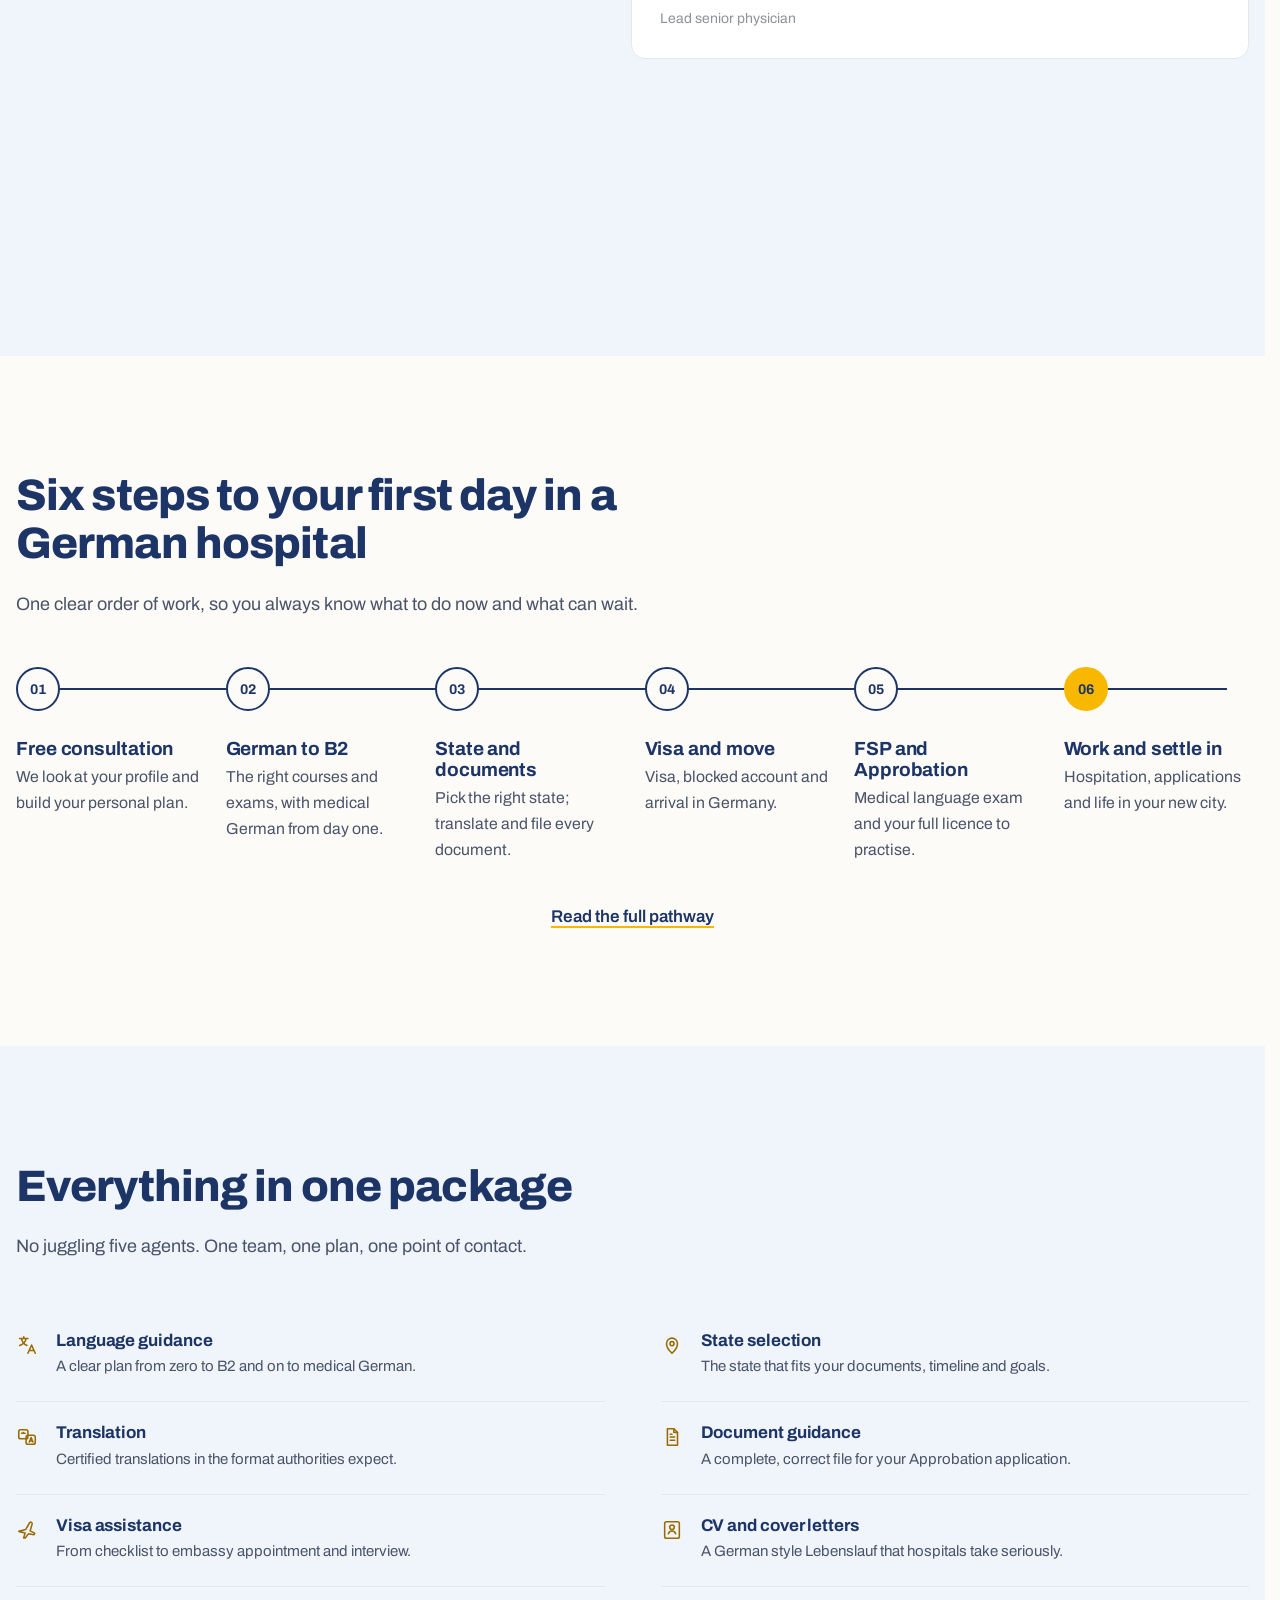
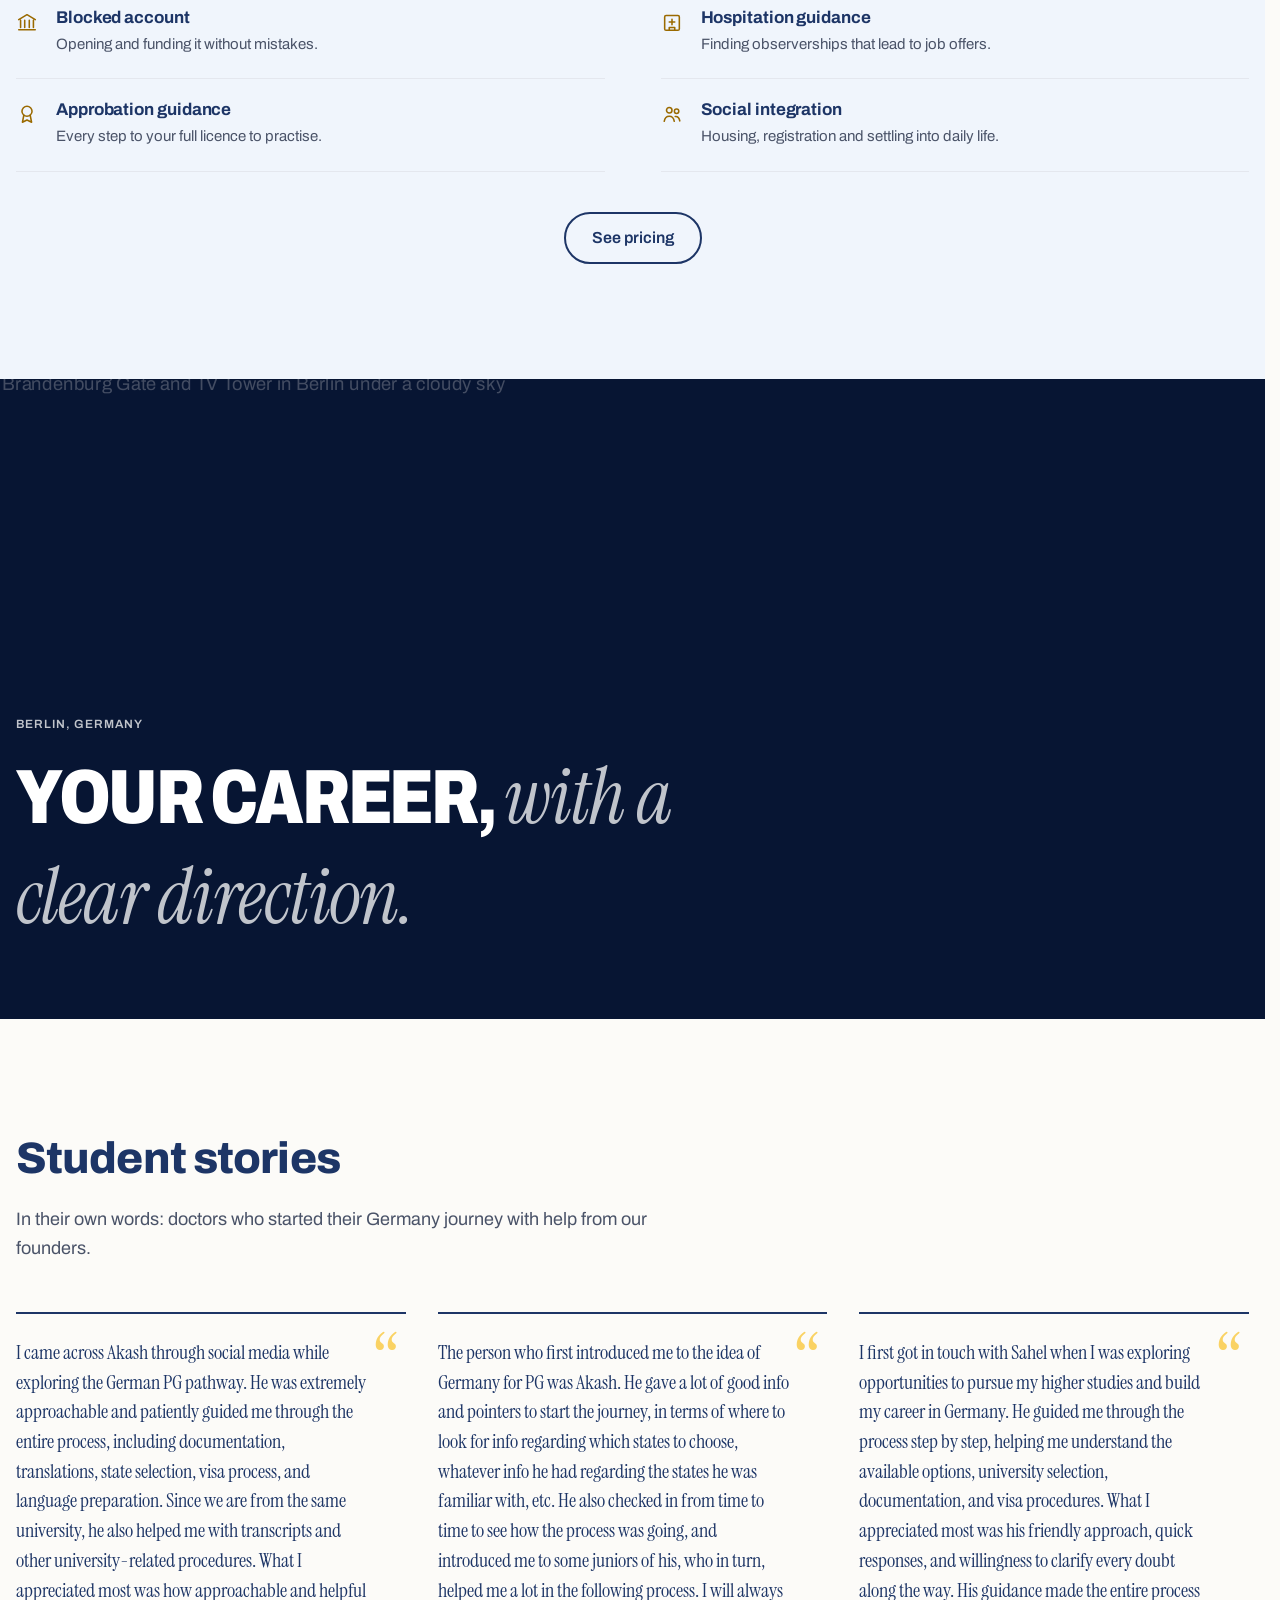
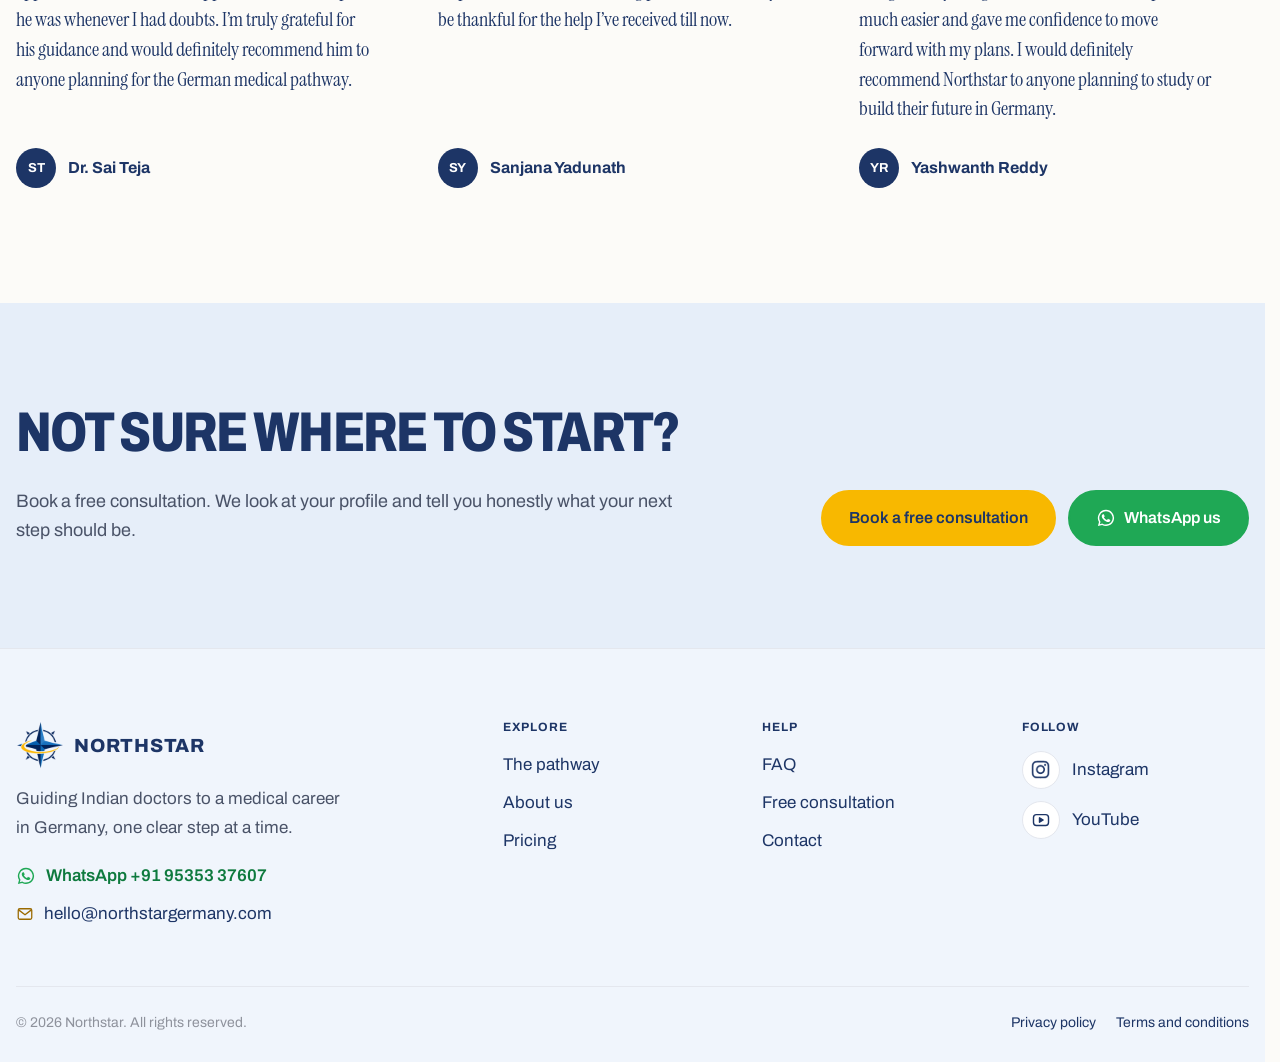
==== commit 0ece021e: "Force browsers to load the newest CSS and JavaScript Every build adds a version number to the styles" ====
--- a/index.html
+++ b/index.html
@@ -16,7 +16,7 @@
   <link rel="preconnect" href="https://fonts.googleapis.com">
   <link rel="preconnect" href="https://fonts.gstatic.com" crossorigin>
   <link href="https://fonts.googleapis.com/css2?family=Archivo:wdth,wght@75..100,400..900&family=Instrument+Serif:ital@0;1&display=swap" rel="stylesheet">
-  <link rel="stylesheet" href="css/style.css">
+  <link rel="stylesheet" href="css/style.css?v=20261109083032">
 </head><body>
 <a class="skip-link" href="#main">Skip to content</a>
 
@@ -224,6 +224,6 @@
   <a href="https://wa.me/919535337607" class="btn btn-wa"><svg viewBox="0 0 24 24" aria-hidden="true" class="wa-icon"><path fill="currentColor" d="M12 2.2a9.7 9.7 0 0 0-8.4 14.6L2.3 21.7l5-1.3A9.7 9.7 0 1 0 12 2.2zm0 17.7a8 8 0 0 1-4.1-1.1l-.3-.2-3 .8.8-2.9-.2-.3A8 8 0 1 1 12 19.9zm4.4-6c-.2-.1-1.4-.7-1.7-.8s-.4-.1-.5.1-.6.8-.8 1-.3.2-.5.1a6.6 6.6 0 0 1-3.3-2.9c-.2-.4.2-.4.7-1.3.1-.2 0-.3 0-.4l-.8-1.8c-.2-.5-.4-.4-.5-.4h-.5a.9.9 0 0 0-.7.3 2.8 2.8 0 0 0-.9 2.1 4.9 4.9 0 0 0 1 2.6 11.2 11.2 0 0 0 4.3 3.8c1.6.7 2.2.7 3 .6a2.6 2.6 0 0 0 1.7-1.2 2.1 2.1 0 0 0 .2-1.2c-.1-.1-.3-.2-.5-.3z"/></svg> WhatsApp</a>
 </div>
 
-<script src="js/main.js"></script>
+<script src="js/main.js?v=20261109083032"></script>
 </body>
 </html>
